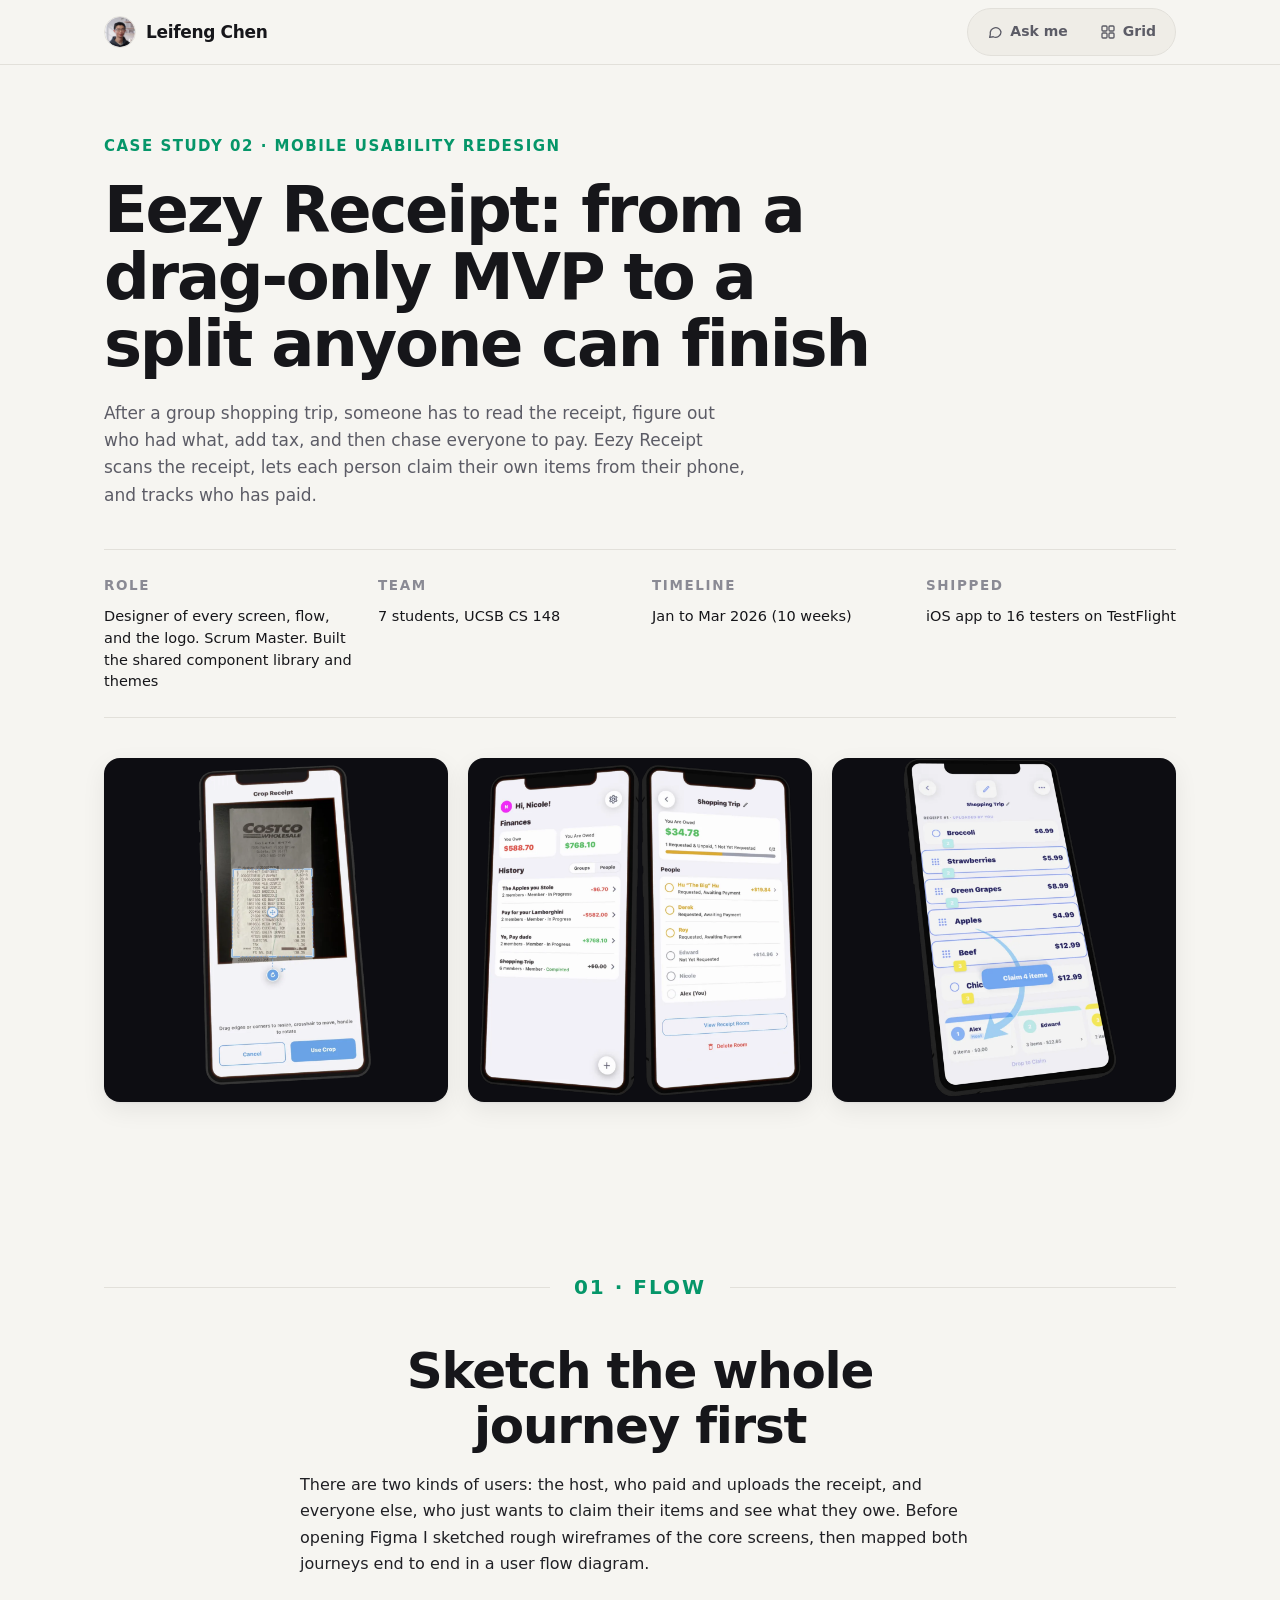
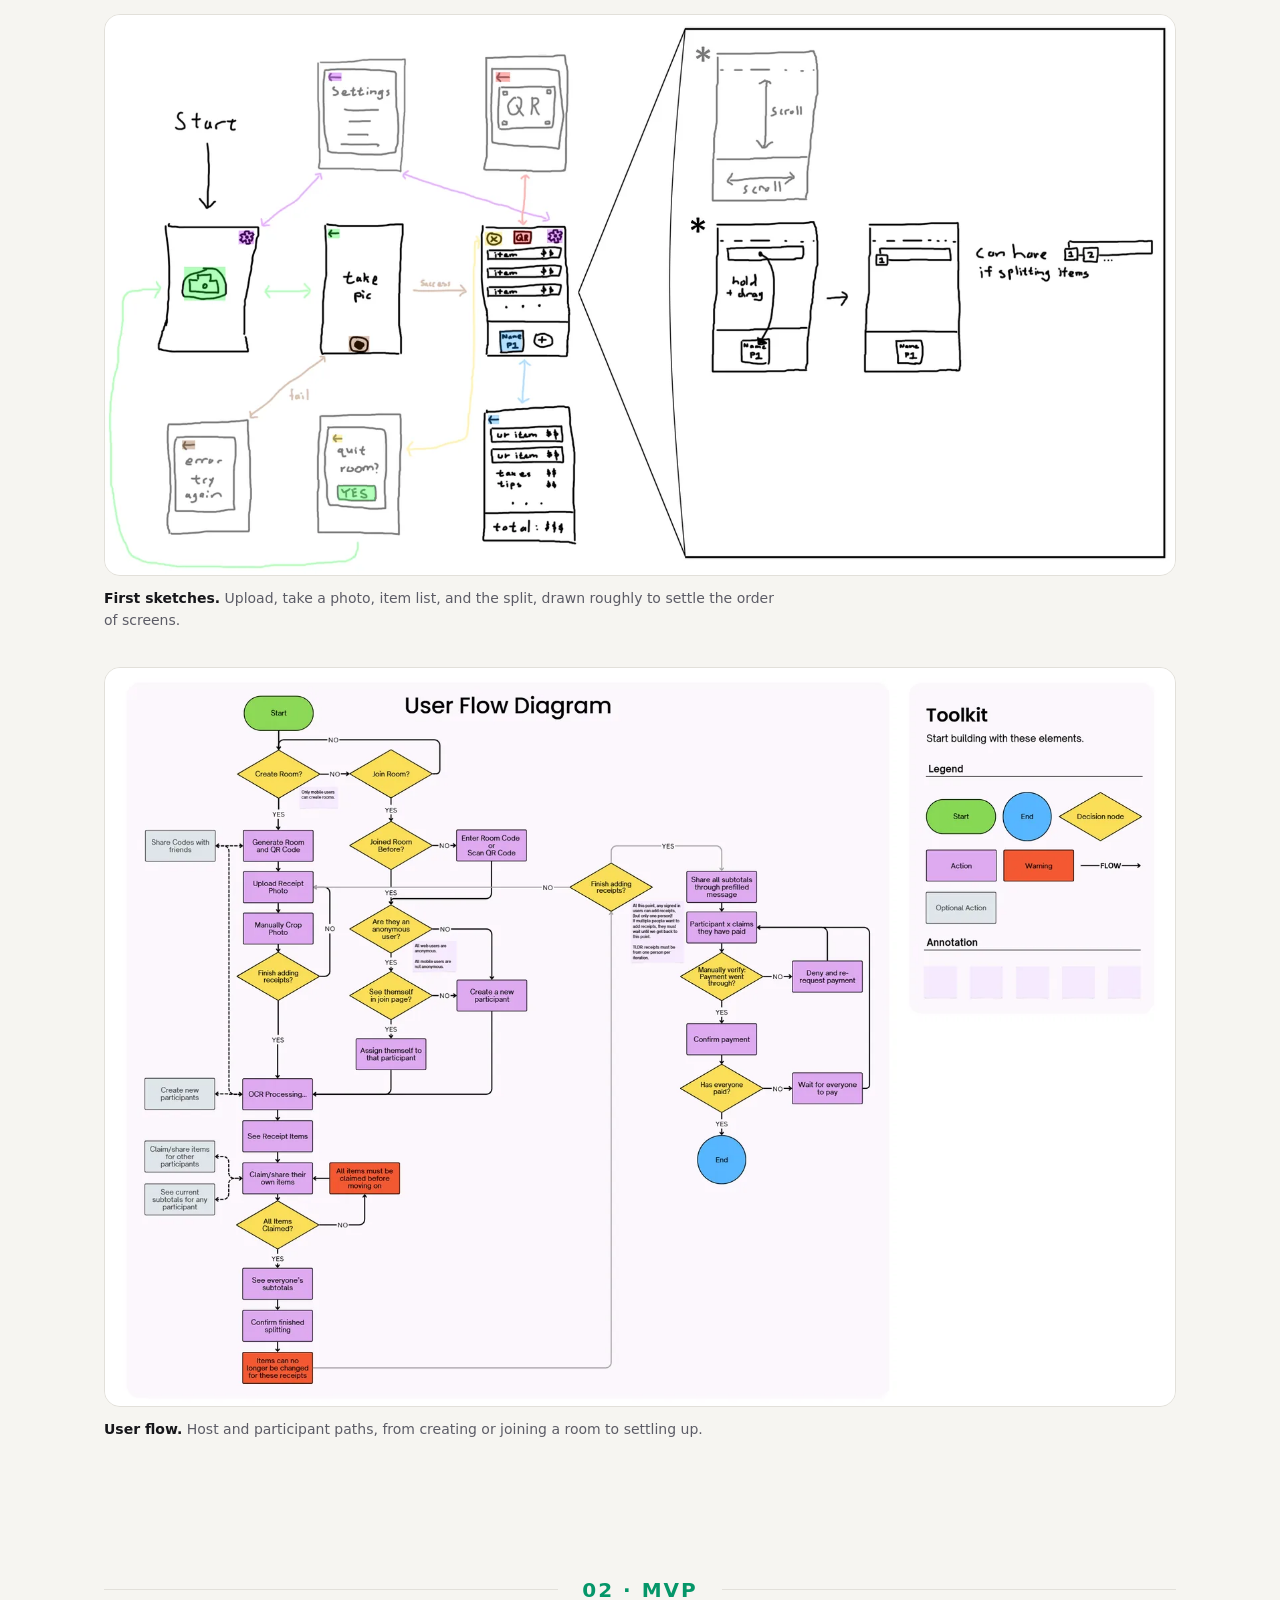
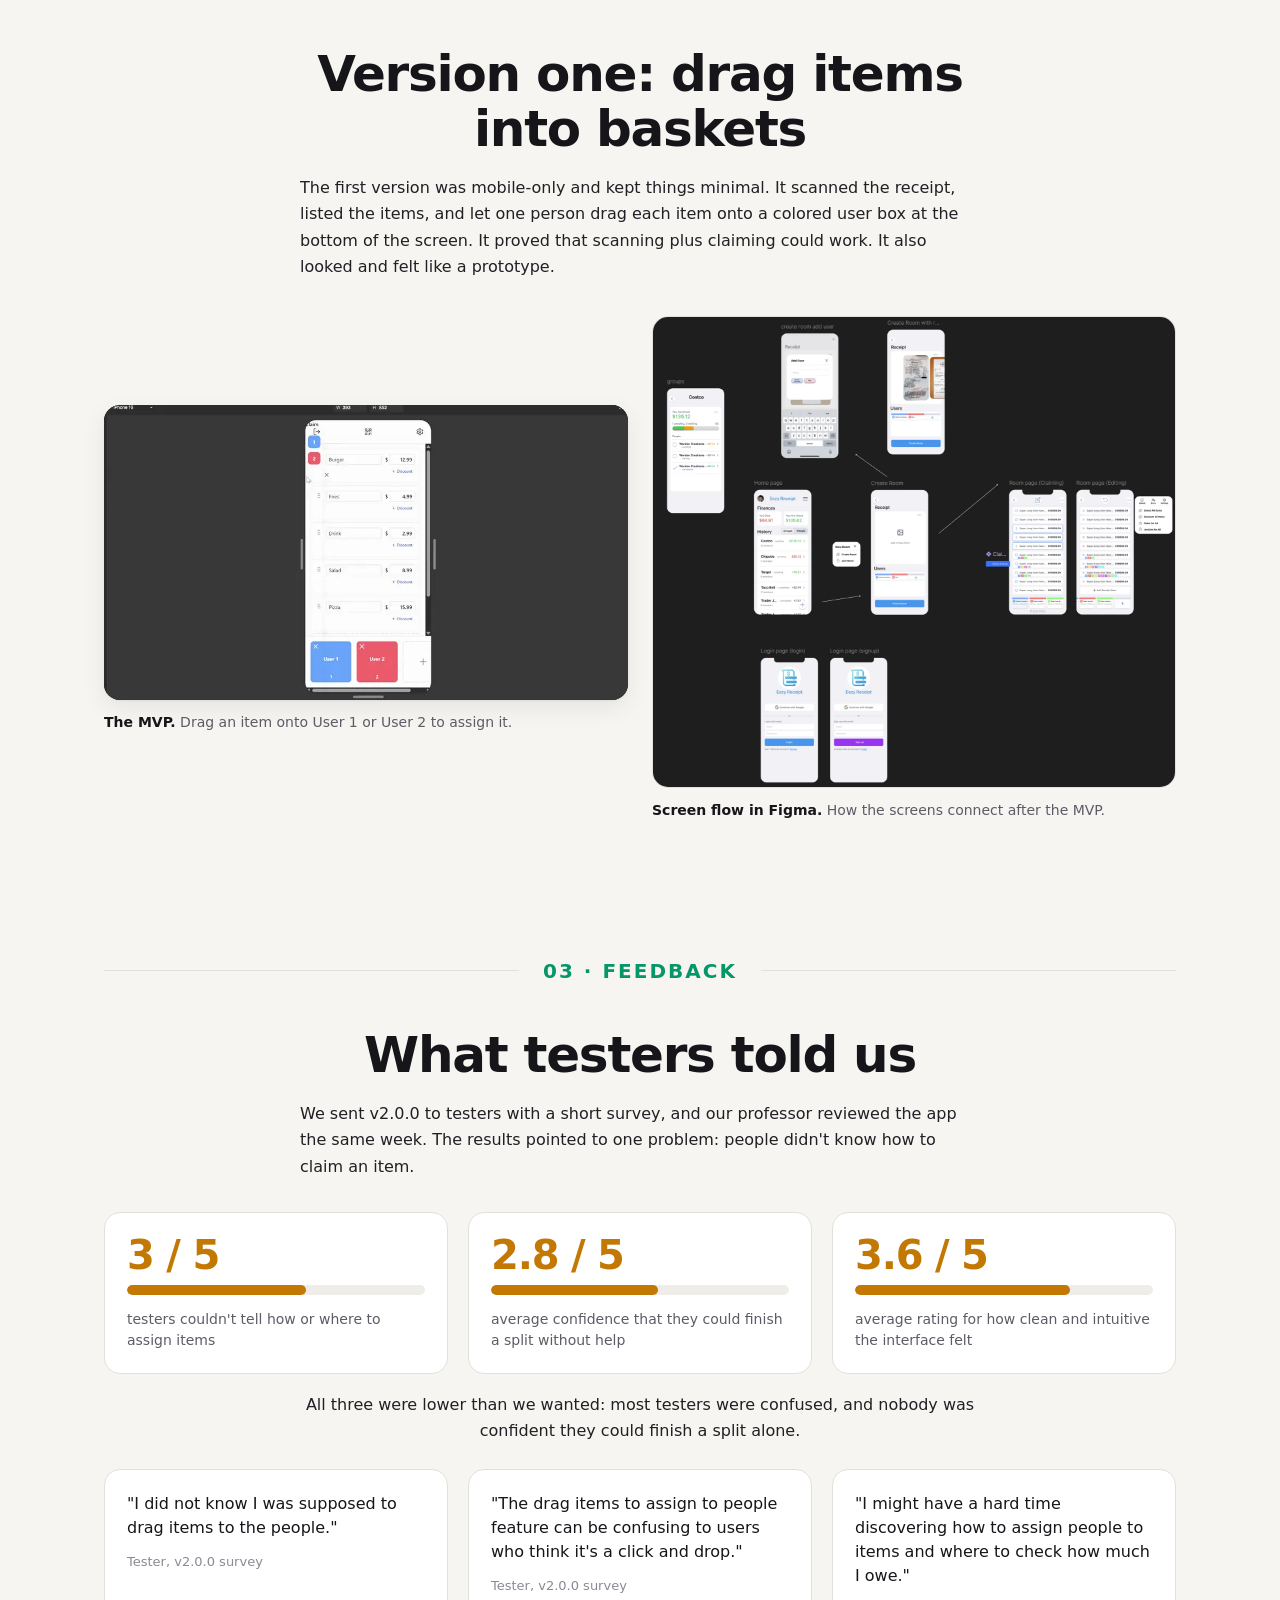
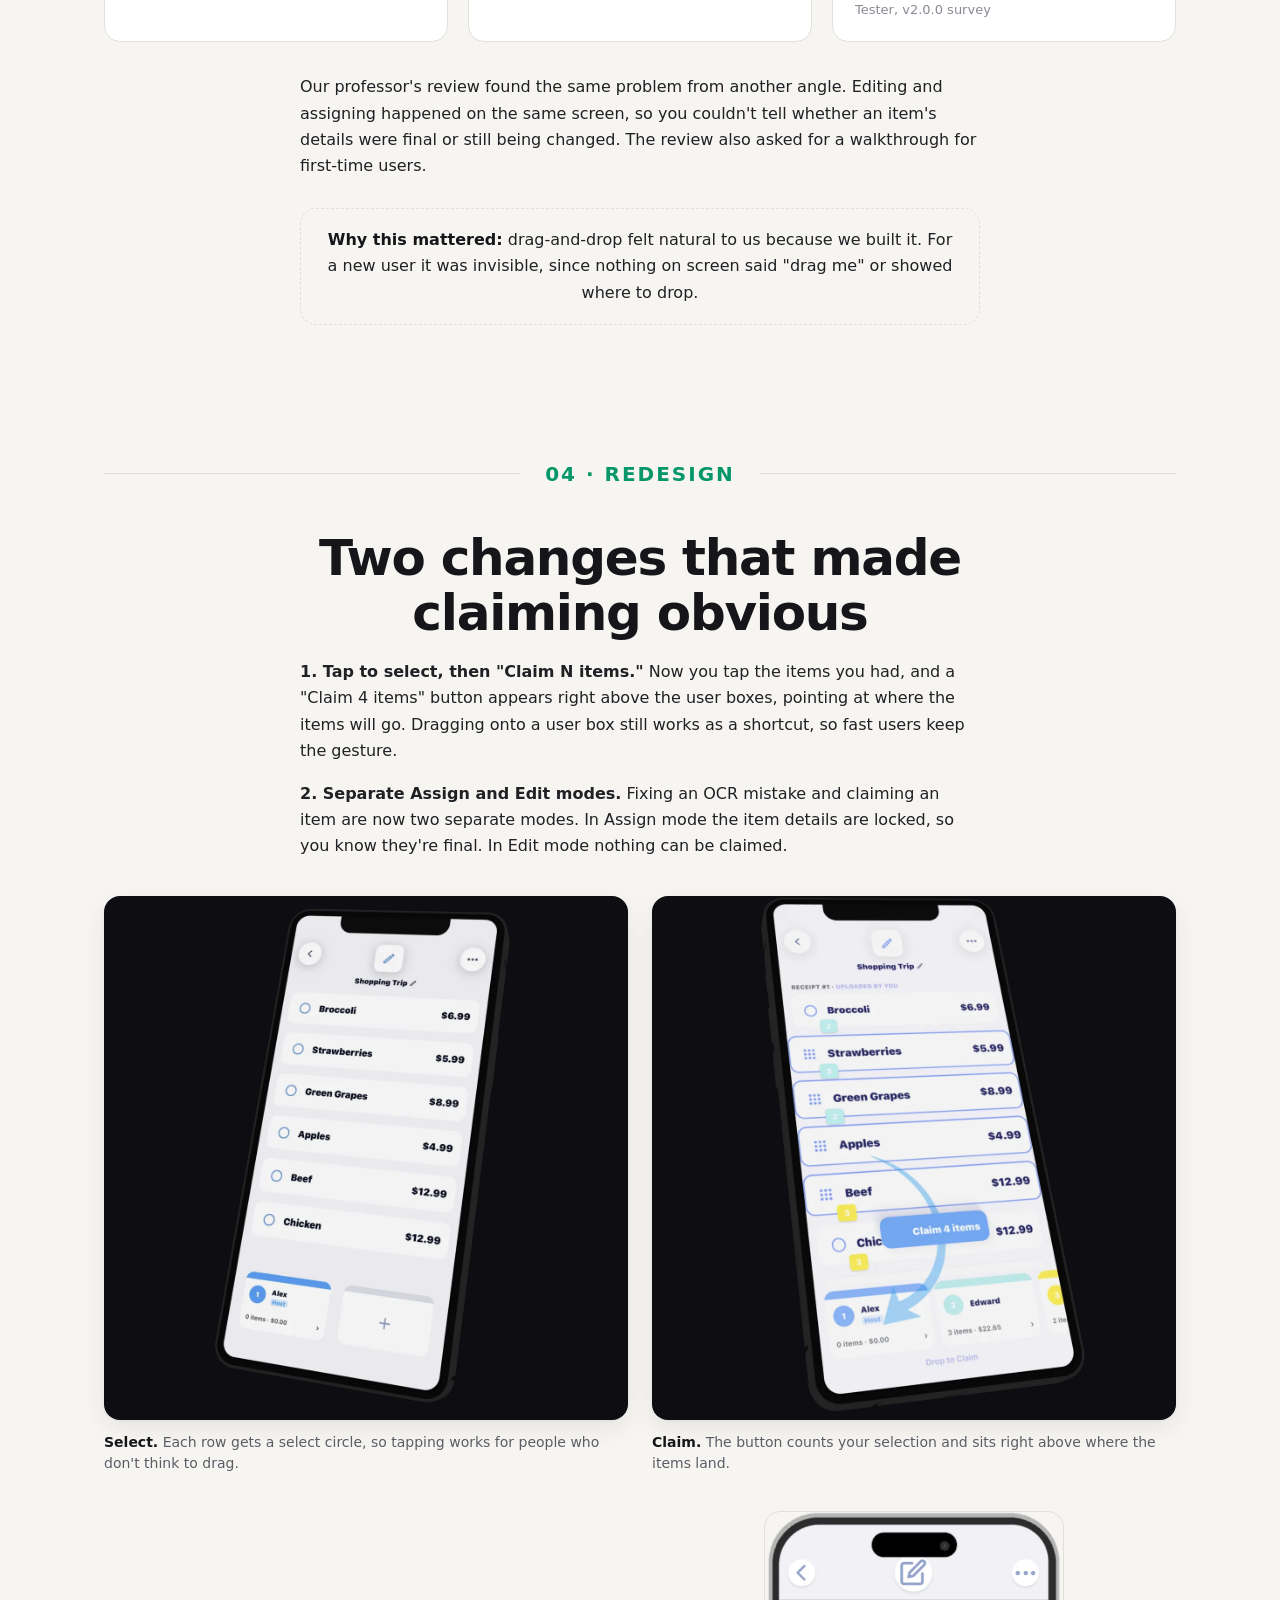
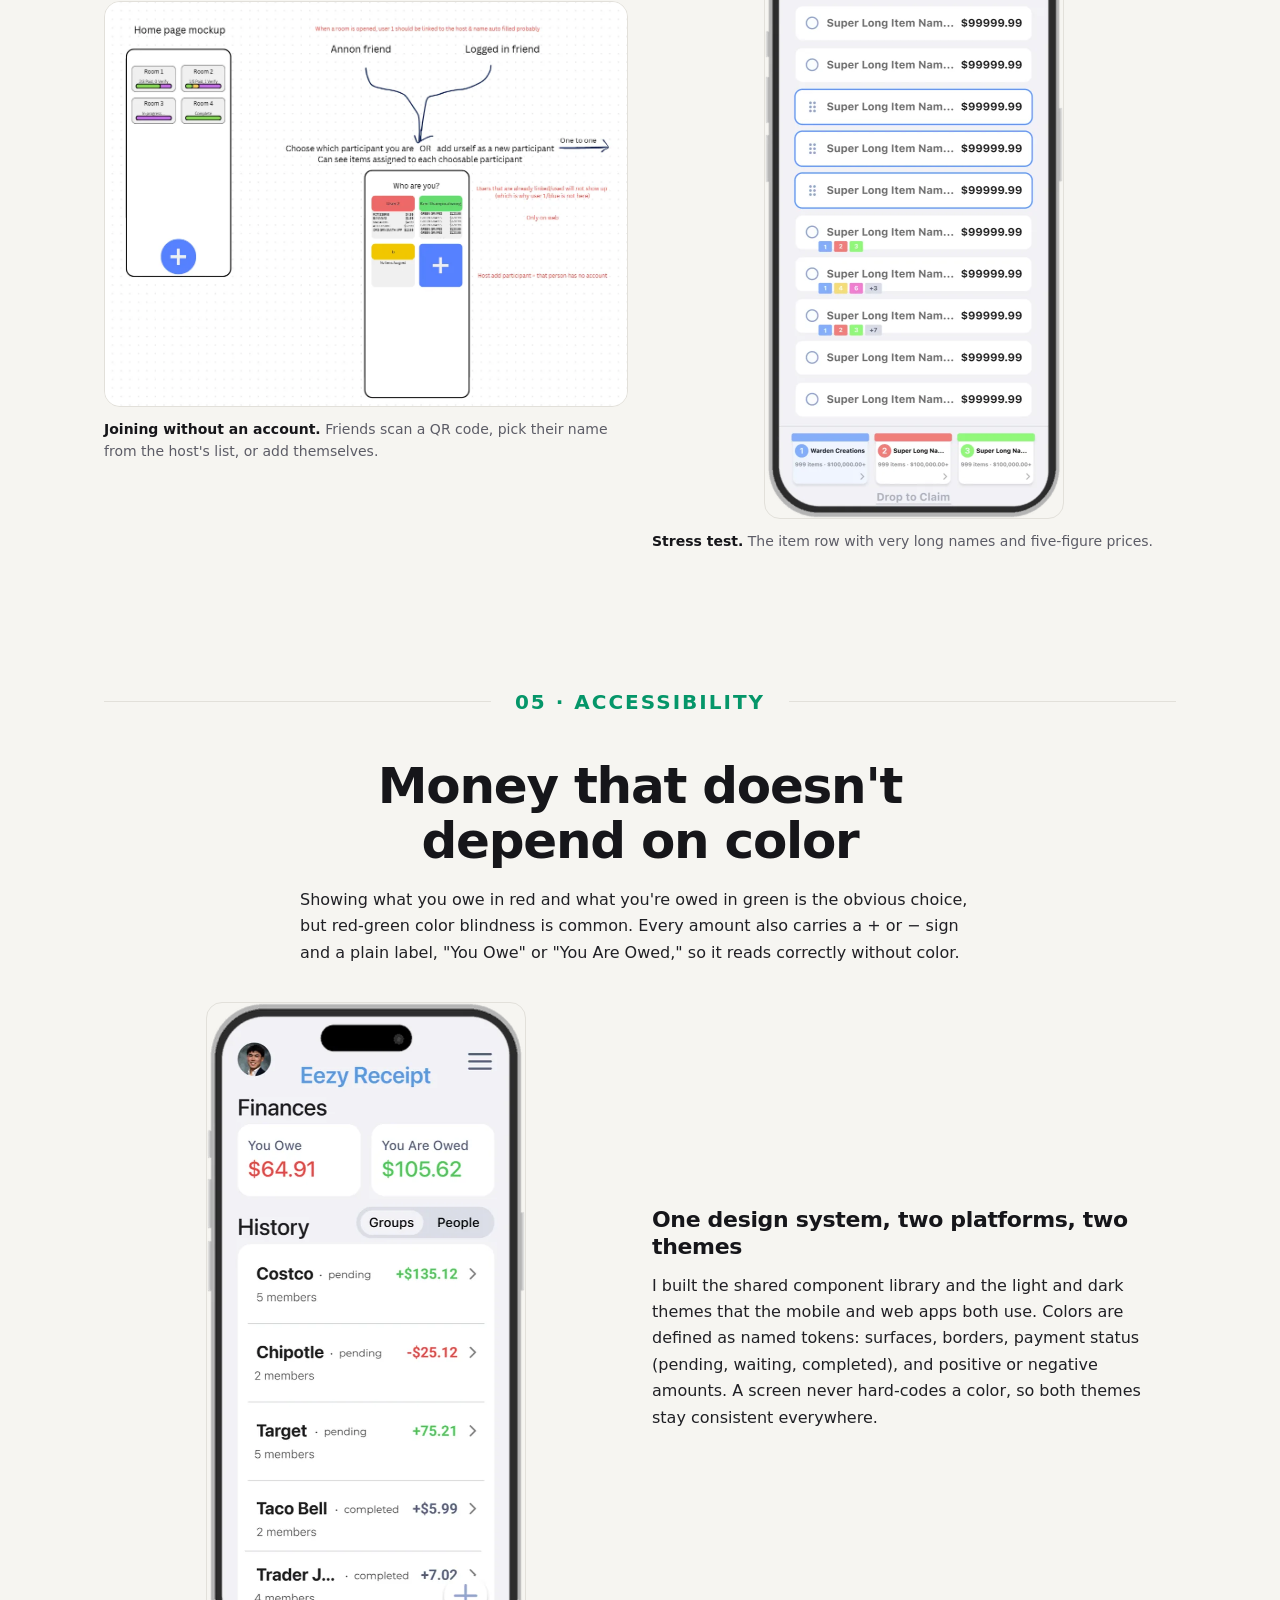
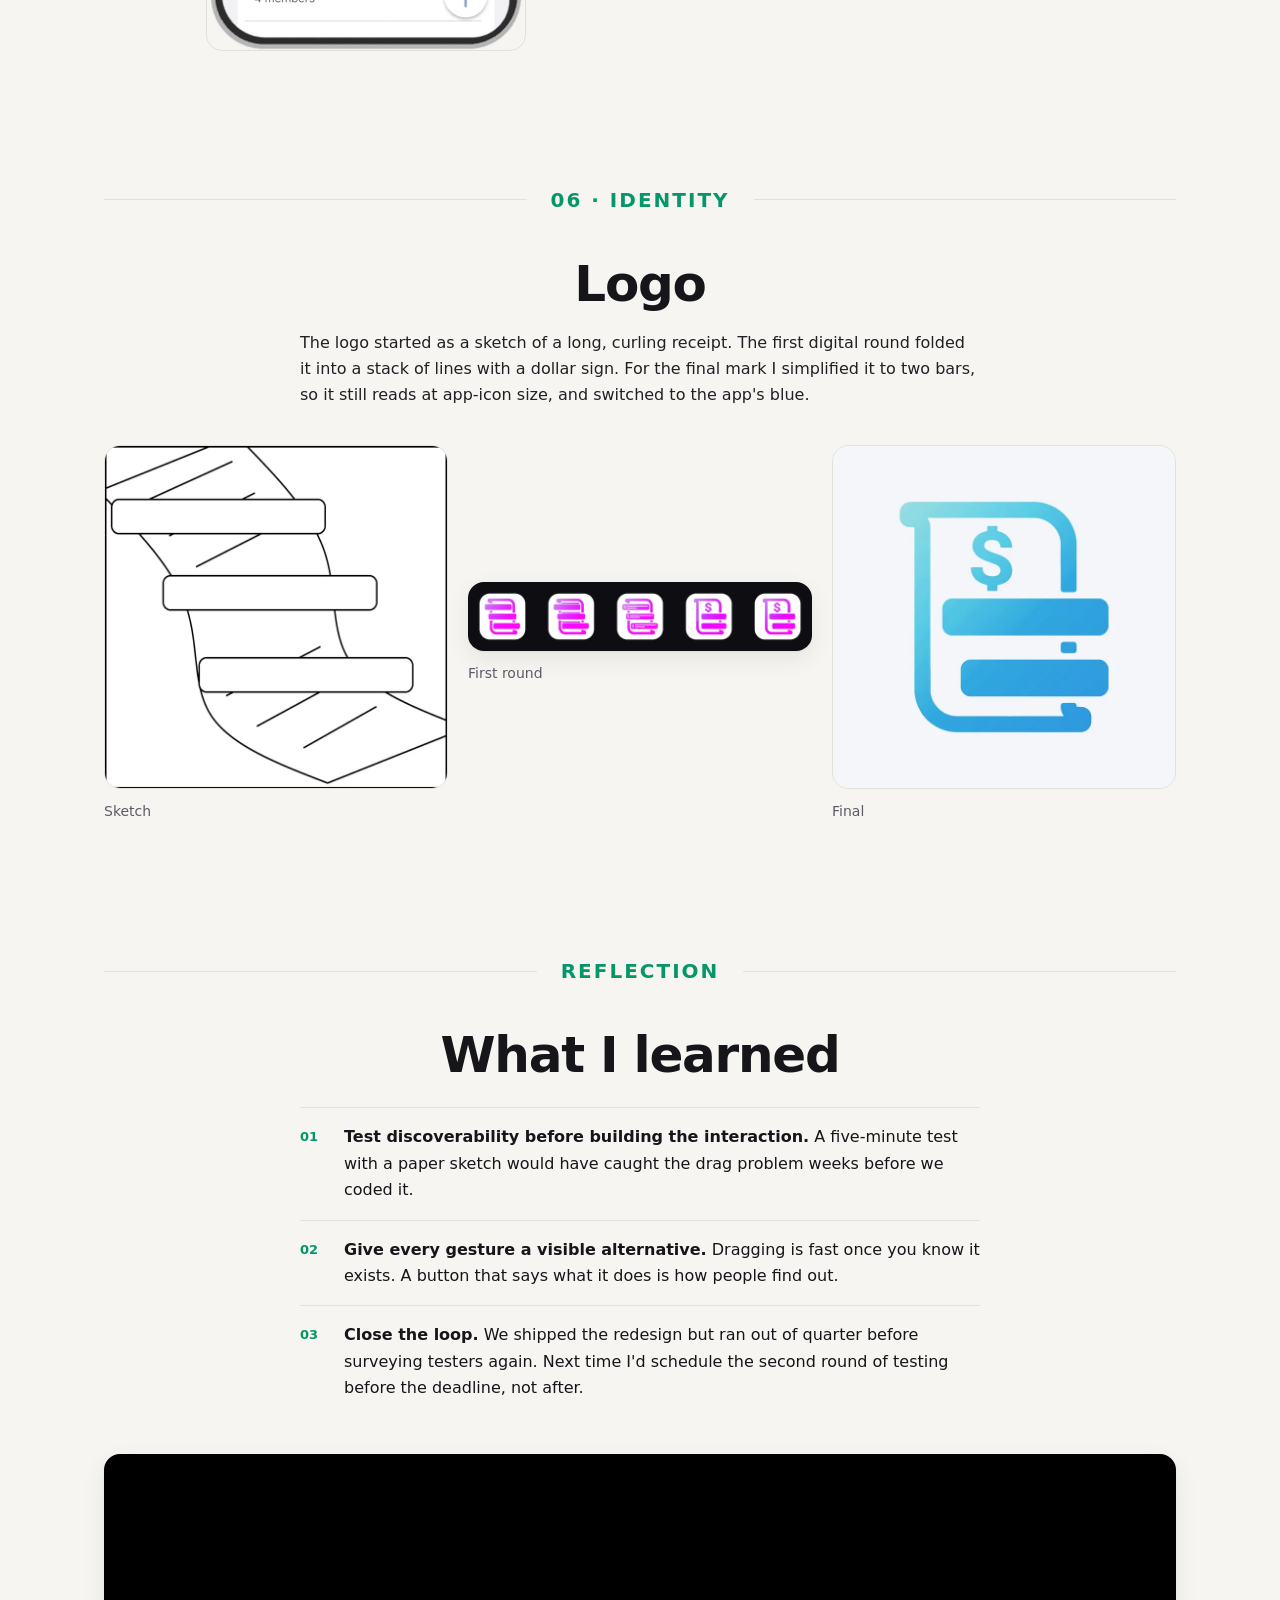
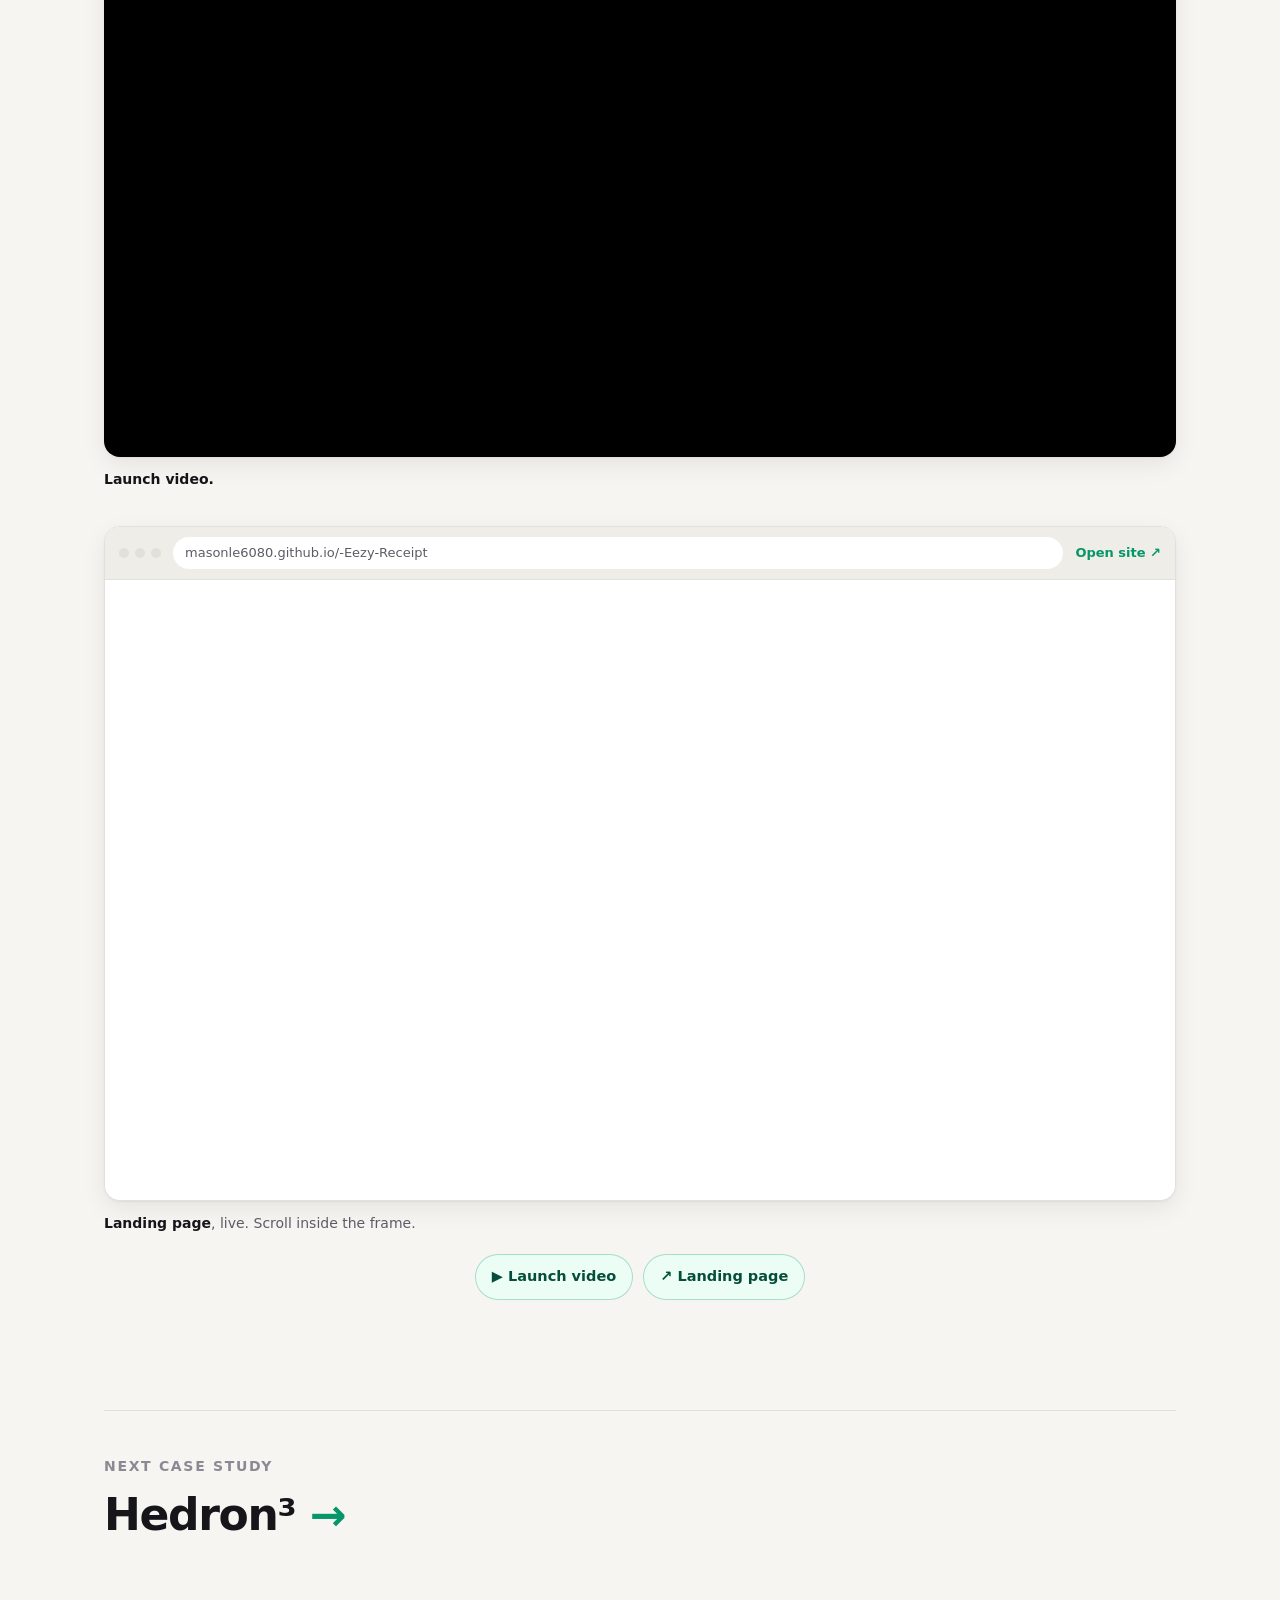
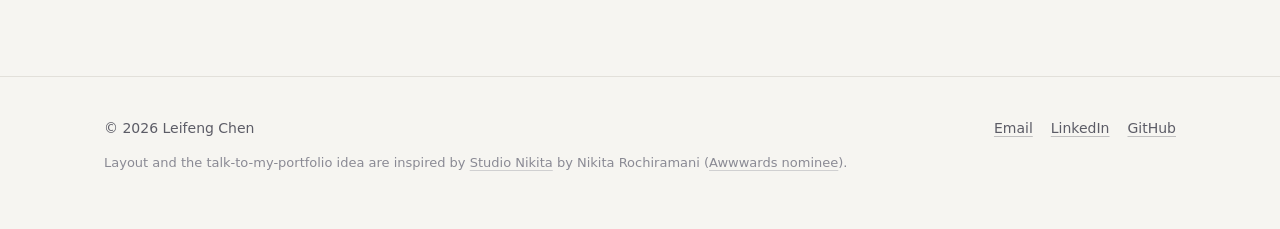
==== eezy-receipt.html @ 610e1805 "Initial portfolio site: chat-first home, grid view, four case studies Co-Authored-By: Claude Opus 5." ====
<!doctype html>
<html lang="en">
<head>
  <meta charset="utf-8">
  <meta name="viewport" content="width=device-width, initial-scale=1">
  <title>Eezy Receipt · Leifeng Chen</title>
  <meta name="description" content="Case study: redesigning a receipt-splitting app after testers couldn't figure out how to claim items.">
  <meta property="og:image" content="assets/img/ez/screen-3.webp">
  <link rel="icon" type="image/webp" href="assets/img/me.webp?v=20260925c">
  <link rel="shortcut icon" type="image/webp" href="assets/img/me.webp?v=20260925c">
  <link rel="apple-touch-icon" href="assets/img/me.webp?v=20260925c">
  <link rel="stylesheet" href="assets/style.css?v=20260926120000">
</head>
<body class="theme-ez">
<a class="skip" href="#main">Skip to content</a>
<header class="site-header">
  <div class="wrap">
    <a class="brand" href="./"><img class="mark" src="assets/img/me.webp?v=20260925c" alt="Leifeng Chen" width="32" height="32">Leifeng Chen</a>
    <nav class="view-toggle" aria-label="Switch view">
      <a href="./"><svg viewBox="0 0 24 24" fill="none" stroke="currentColor" stroke-width="2" stroke-linecap="round" stroke-linejoin="round" aria-hidden="true"><path d="M21 12a8 8 0 0 1-11.6 7.1L4 20l1-4.6A8 8 0 1 1 21 12z"/></svg><span>Ask me</span></a>
      <a href="work.html"><svg viewBox="0 0 24 24" fill="none" stroke="currentColor" stroke-width="2" stroke-linejoin="round" aria-hidden="true"><rect x="3" y="3" width="7.5" height="7.5" rx="1.5"/><rect x="13.5" y="3" width="7.5" height="7.5" rx="1.5"/><rect x="3" y="13.5" width="7.5" height="7.5" rx="1.5"/><rect x="13.5" y="13.5" width="7.5" height="7.5" rx="1.5"/></svg><span>Grid</span></a>
    </nav>
  </div>
</header>

<main id="main" class="wrap">
  <section class="cs-hero">
    <p class="eyebrow">Case study 02 · Mobile Usability Redesign</p>
    <h1 class="h1">Eezy Receipt: from a drag-only MVP to a split anyone can finish</h1>
    <p class="lede">After a group shopping trip, someone has to read the receipt, figure out who had what, add tax, and then chase everyone to pay. Eezy Receipt scans the receipt, lets each person claim their own items from their phone, and tracks who has paid.</p>
    <dl class="meta">
      <div><dt>Role</dt><dd>Designer of every screen, flow, and the logo. Scrum Master. Built the shared component library and themes</dd></div>
      <div><dt>Team</dt><dd>7 students, UCSB CS 148</dd></div>
      <div><dt>Timeline</dt><dd>Jan to Mar 2026 (10 weeks)</dd></div>
      <div><dt>Shipped</dt><dd>iOS app to 16 testers on TestFlight</dd></div>
    </dl>
    <div class="grid-3" style="margin-top:40px">
      <figure class="fig dark"><img src="assets/img/ez/screen-1.webp" alt="Crop Receipt screen framing a Costco receipt photo" width="1200" height="1200"></figure>
      <figure class="fig dark"><img src="assets/img/ez/screen-4.webp" alt="Home screen with finances summary and room summary screen" width="1200" height="1200"></figure>
      <figure class="fig dark"><img src="assets/img/ez/screen-3.webp" alt="Receipt room where items are selected and a Claim 4 items button appears" width="1200" height="1200"></figure>
    </div>
  </section>

  <section class="cs-section">
    <div class="prose">
      <span class="num">01 · Flow</span>
      <h2 class="h2">Sketch the whole journey first</h2>
      <p>There are two kinds of users: the host, who paid and uploads the receipt, and everyone else, who just wants to claim their items and see what they owe. Before opening Figma I sketched rough wireframes of the core screens, then mapped both journeys end to end in a user flow diagram.</p>
    </div>
    <figure class="fig plain reveal"><img src="assets/img/ez/sketch.webp" alt="Rough wireframe sketches of the app's screens connected by arrows, from Start to the receipt split" loading="lazy" width="1600" height="838"><figcaption><b>First sketches.</b> Upload, take a photo, item list, and the split, drawn roughly to settle the order of screens.</figcaption></figure>
    <figure class="fig plain reveal"><img src="assets/img/ez/user-flow.webp" alt="User flow diagram with decision nodes for creating a room, joining, uploading, claiming, and paying" loading="lazy" width="1600" height="1103"><figcaption><b>User flow.</b> Host and participant paths, from creating or joining a room to settling up.</figcaption></figure>
  </section>

  <section class="cs-section">
    <div class="prose">
      <span class="num">02 · MVP</span>
      <h2 class="h2">Version one: drag items into baskets</h2>
      <p>The first version was mobile-only and kept things minimal. It scanned the receipt, listed the items, and let one person drag each item onto a colored user box at the bottom of the screen. It proved that scanning plus claiming could work. It also looked and felt like a prototype.</p>
    </div>
    <div class="grid-2" style="align-items:center">
      <figure class="fig dark reveal"><img src="assets/img/ez/mvp-drag.webp" alt="Screen recording of the MVP: items are dragged onto blue and red user boxes" loading="lazy" width="960" height="540"><figcaption><b>The MVP.</b> Drag an item onto User 1 or User 2 to assign it.</figcaption></figure>
      <figure class="fig plain reveal"><img src="assets/img/ez/figma-flow.webp" alt="Figma board showing the redesigned screens and how they connect" loading="lazy" width="1600" height="1440"><figcaption><b>Screen flow in Figma.</b> How the screens connect after the MVP.</figcaption></figure>
    </div>
  </section>

  <section class="cs-section">
    <div class="prose">
      <span class="num">03 · Feedback</span>
      <h2 class="h2">What testers told us</h2>
      <p>We sent v2.0.0 to testers with a short survey, and our professor reviewed the app the same week. The results pointed to one problem: people didn't know how to claim an item.</p>
    </div>
    <div class="stats">
      <div class="stat warn"><strong>3 / 5</strong>
        <div class="meter" role="img" aria-label="3 out of 5"><i style="width:60%"></i></div>
        <span>testers couldn't tell how or where to assign items</span></div>
      <div class="stat warn"><strong>2.8 / 5</strong>
        <div class="meter" role="img" aria-label="2.8 out of 5"><i style="width:56%"></i></div>
        <span>average confidence that they could finish a split without help</span></div>
      <div class="stat warn"><strong>3.6 / 5</strong>
        <div class="meter" role="img" aria-label="3.6 out of 5"><i style="width:72%"></i></div>
        <span>average rating for how clean and intuitive the interface felt</span></div>
    </div>
    <p class="stats-note">All three were lower than we wanted: most testers were confused, and nobody was confident they could finish a split alone.</p>
    <div class="quotes">
      <blockquote class="q">"I did not know I was supposed to drag items to the people."<footer>Tester, v2.0.0 survey</footer></blockquote>
      <blockquote class="q">"The drag items to assign to people feature can be confusing to users who think it's a click and drop."<footer>Tester, v2.0.0 survey</footer></blockquote>
      <blockquote class="q">"I might have a hard time discovering how to assign people to items and where to check how much I owe."<footer>Tester, v2.0.0 survey</footer></blockquote>
    </div>
    <div class="prose" style="margin-top:32px">
      <p>Our professor's review found the same problem from another angle. Editing and assigning happened on the same screen, so you couldn't tell whether an item's details were final or still being changed. The review also asked for a walkthrough for first-time users.</p>
    </div>
    <p class="callout"><b>Why this mattered:</b> drag-and-drop felt natural to us because we built it. For a new user it was invisible, since nothing on screen said "drag me" or showed where to drop.</p>
  </section>

  <section class="cs-section" id="redesign">
    <div class="prose">
      <span class="num">04 · Redesign</span>
      <h2 class="h2">Two changes that made claiming obvious</h2>
      <p><b>1. Tap to select, then "Claim N items."</b> Now you tap the items you had, and a "Claim 4 items" button appears right above the user boxes, pointing at where the items will go. Dragging onto a user box still works as a shortcut, so fast users keep the gesture.</p>
      <p><b>2. Separate Assign and Edit modes.</b> Fixing an OCR mistake and claiming an item are now two separate modes. In Assign mode the item details are locked, so you know they're final. In Edit mode nothing can be claimed.</p>
    </div>
    <div class="grid-2">
      <figure class="fig dark reveal"><img src="assets/img/ez/screen-2.webp" alt="Receipt room with checkbox rows for each item and prices" loading="lazy" width="1200" height="1200"><figcaption><b>Select.</b> Each row gets a select circle, so tapping works for people who don't think to drag.</figcaption></figure>
      <figure class="fig dark reveal"><img src="assets/img/ez/screen-3.webp" alt="Selected items with a Claim 4 items button and an arrow toward the user boxes" loading="lazy" width="1200" height="1200"><figcaption><b>Claim.</b> The button counts your selection and sits right above where the items land.</figcaption></figure>
    </div>
    <div class="grid-2" style="align-items:center">
      <figure class="fig plain reveal"><img src="assets/img/ez/participant-mockup.webp" alt="Mockup notes for the join flow: choose which participant you are or add yourself" loading="lazy" width="1146" height="887"><figcaption><b>Joining without an account.</b> Friends scan a QR code, pick their name from the host's list, or add themselves.</figcaption></figure>
      <figure class="fig plain reveal"><img src="assets/img/ez/long-names.webp" alt="Item list mockup filled with very long item names and large prices" loading="lazy" width="596" height="1212" style="max-width:300px;margin:0 auto"><figcaption><b>Stress test.</b> The item row with very long names and five-figure prices.</figcaption></figure>
    </div>
  </section>

  <section class="cs-section">
    <div class="prose">
      <span class="num">05 · Accessibility</span>
      <h2 class="h2">Money that doesn't depend on color</h2>
      <p>Showing what you owe in red and what you're owed in green is the obvious choice, but red-green color blindness is common. Every amount also carries a + or − sign and a plain label, "You Owe" or "You Are Owed," so it reads correctly without color.</p>
    </div>
    <div class="grid-2" style="align-items:center">
      <figure class="fig plain reveal"><img src="assets/img/ez/finances.webp" alt="Finances screen: 'You Owe $64.91' and 'You Are Owed $105.62', with signed amounts in the history list" loading="lazy" width="596" height="1212" style="max-width:320px;margin:0 auto"></figure>
      <div class="prose">
        <h3 class="h3" style="margin-bottom:12px">One design system, two platforms, two themes</h3>
        <p>I built the shared component library and the light and dark themes that the mobile and web apps both use. Colors are defined as named tokens: surfaces, borders, payment status (pending, waiting, completed), and positive or negative amounts. A screen never hard-codes a color, so both themes stay consistent everywhere.</p>
      </div>
    </div>
  </section>

  <section class="cs-section">
    <div class="prose">
      <span class="num">06 · Identity</span>
      <h2 class="h2">Logo</h2>
      <p>The logo started as a sketch of a long, curling receipt. The first digital round folded it into a stack of lines with a dollar sign. For the final mark I simplified it to two bars, so it still reads at app-icon size, and switched to the app's blue.</p>
    </div>
    <div class="grid-3" style="align-items:center">
      <figure class="fig plain reveal"><img src="assets/img/ez/logo-sketch.webp" alt="Line sketch of a long curling receipt" loading="lazy" width="700" height="700"><figcaption>Sketch</figcaption></figure>
      <figure class="fig dark reveal"><img src="assets/img/ez/logo-round1.webp" alt="Five pink logo variations built from stacked receipt lines and a dollar sign" loading="lazy" width="1400" height="280"><figcaption>First round</figcaption></figure>
      <figure class="fig plain reveal"><img src="assets/img/ez/logo-final.webp" alt="Final blue Eezy Receipt logo: a receipt outline with a dollar sign and two bars" loading="lazy" width="700" height="700"><figcaption>Final</figcaption></figure>
    </div>
  </section>

  <section class="cs-section">
    <div class="prose">
      <span class="num">Reflection</span>
      <h2 class="h2">What I learned</h2>
    </div>
    <ol class="lessons">
      <li><b>Test discoverability before building the interaction.</b> A five-minute test with a paper sketch would have caught the drag problem weeks before we coded it.</li>
      <li><b>Give every gesture a visible alternative.</b> Dragging is fast once you know it exists. A button that says what it does is how people find out.</li>
      <li><b>Close the loop.</b> We shipped the redesign but ran out of quarter before surveying testers again. Next time I'd schedule the second round of testing before the deadline, not after.</li>
    </ol>
    <figure class="fig video reveal"><div class="video-frame"><iframe src="https://www.youtube-nocookie.com/embed/tGaxgyy-COs?rel=0" title="Eezy Receipt launch video" loading="lazy" allow="accelerometer; encrypted-media; gyroscope; picture-in-picture; fullscreen" referrerpolicy="strict-origin-when-cross-origin" allowfullscreen></iframe></div><figcaption><b>Launch video.</b></figcaption></figure>
    <figure class="fig site-embed reveal"><div class="browser"><div class="browser-bar"><span class="bdots" aria-hidden="true"><i></i><i></i><i></i></span><span class="url">masonle6080.github.io/-Eezy-Receipt</span><a class="open-link" href="https://masonle6080.github.io/-Eezy-Receipt/" target="_blank" rel="noopener">Open site ↗</a></div><iframe src="https://masonle6080.github.io/-Eezy-Receipt/" title="Eezy Receipt landing page" loading="lazy" sandbox="allow-scripts allow-same-origin allow-popups allow-forms"></iframe></div><figcaption><b>Landing page</b>, live. Scroll inside the frame.</figcaption></figure>
    <div class="link-chips"><a href="https://youtu.be/tGaxgyy-COs" target="_blank" rel="noopener">▶ Launch video</a><a href="https://masonle6080.github.io/-Eezy-Receipt/" target="_blank" rel="noopener">↗ Landing page</a></div>
  </section>

  <a class="next" href="hedron.html"><small>Next case study</small><span>Hedron³</span></a>
</main>

<footer class="site-footer">
  <div class="wrap">
    <span>© 2026 Leifeng Chen</span>
    <span class="links"><a href="mailto:leifengchen123@gmail.com">Email</a><a href="https://www.linkedin.com/in/leifengchen" target="_blank" rel="noopener noreferrer">LinkedIn</a><a href="https://github.com/Redstoneweewee" target="_blank" rel="noopener noreferrer">GitHub</a></span>
    <span class="credit">Layout and the talk-to-my-portfolio idea are inspired by <a href="https://www.studio-nikita.com/" target="_blank" rel="noopener noreferrer">Studio Nikita</a> by Nikita Rochiramani (<a href="https://www.awwwards.com/sites/studio-nikita" target="_blank" rel="noopener noreferrer">Awwwards nominee</a>).</span>
  </div>
</footer>
<script src="assets/site.js?v=20260925182200"></script>
</body>
</html>
---- assets/style.css ----
/* Layout and chat concept inspired by Studio Nikita (Nikita Rochiramani), studio-nikita.com */

/* ---------- Tokens ---------- */
:root {
  --bg: #f6f5f1;
  --surface: #ffffff;
  --raised: #efede7;
  --text: #16161a;
  --muted: #5c5c66;
  --faint: #8a8a94;
  --line: #e2e0da;
  --accent: #1f6feb;
  --accent-soft: #e3edff;
  --accent-ink: #1450b8;
  --user: #1f6feb;
  --user-ink: #ffffff;
  --shadow: 0 1px 2px rgba(20, 20, 30, .05), 0 8px 24px rgba(20, 20, 30, .07);
  --radius: 16px;
  --wrap: 1120px;
  --prose: 680px;
  --font: system-ui, -apple-system, "Segoe UI", Roboto, "Helvetica Neue", Arial, sans-serif;
  color-scheme: light;
}
:root[data-theme="dark"] {
  --bg: #0d0d10;
  --surface: #17171c;
  --raised: #1f1f26;
  --text: #f0f0f3;
  --muted: #a5a5b0;
  --faint: #74747f;
  --line: #2a2a32;
  --accent: #5aa2ff;
  --accent-soft: #13274a;
  --accent-ink: #cfe2ff;
  --user: #5aa2ff;
  --user-ink: #06142b;
  --shadow: 0 1px 2px rgba(0, 0, 0, .35), 0 10px 30px rgba(0, 0, 0, .35);
  color-scheme: dark;
}
@media (prefers-color-scheme: dark) {
  :root:not([data-theme="light"]) {
    --bg: #0d0d10;
    --surface: #17171c;
    --raised: #1f1f26;
    --text: #f0f0f3;
    --muted: #a5a5b0;
    --faint: #74747f;
    --line: #2a2a32;
    --accent: #5aa2ff;
    --accent-soft: #13274a;
    --accent-ink: #cfe2ff;
    --user: #5aa2ff;
    --user-ink: #06142b;
    --shadow: 0 1px 2px rgba(0, 0, 0, .35), 0 10px 30px rgba(0, 0, 0, .35);
    color-scheme: dark;
  }
}
/* View toggle (Ask me / Grid) */
.view-toggle { display: inline-flex; gap: 2px; padding: 4px; border-radius: 999px; background: var(--raised); border: 1px solid var(--line); }
.view-toggle a {
  display: flex; align-items: center; gap: 7px; padding: 7px 15px; border-radius: 999px;
  font-size: 14px; font-weight: 600; color: var(--muted); text-decoration: none; transition: background .2s ease, color .2s ease;
}
.view-toggle a:hover { color: var(--text); }
.view-toggle a[aria-current] { background: var(--surface); color: var(--accent); box-shadow: 0 1px 3px rgba(0, 0, 0, .14); }
.view-toggle svg { width: 16px; height: 16px; }

/* Per-project accents (used on case study pages and cards) */
.theme-ur { --accent: #8b28a8; --accent-soft: #faedff; --accent-ink: #58186c; --tile: #230d2d; }
.theme-ez { --accent: #059669; --accent-soft: #ecfdf5; --accent-ink: #064e3b; --tile: #07261a; }
.theme-hd { --accent: #34509e; --accent-soft: #e6ebf8; --accent-ink: #243a7c; --tile: #1a2140; }
.theme-wc { --accent: #c46a00; --accent-soft: #fef3c7; --accent-ink: #803b00; --tile: #2b1c07; }
:root[data-theme="dark"] .theme-ur { --accent: #d868ee; --accent-soft: #2e1038; --accent-ink: #f5d6ff; }
:root[data-theme="dark"] .theme-ez { --accent: #34d399; --accent-soft: #092a1d; --accent-ink: #d1fae5; }
:root[data-theme="dark"] .theme-hd { --accent: #93a8f0; --accent-soft: #1a2242; --accent-ink: #d3dcfa; }
:root[data-theme="dark"] .theme-wc { --accent: #f59e0b; --accent-soft: #2e1d08; --accent-ink: #fde68a; }
@media (prefers-color-scheme: dark) {
  :root:not([data-theme="light"]) .theme-ur { --accent: #d868ee; --accent-soft: #2e1038; --accent-ink: #f5d6ff; }
  :root:not([data-theme="light"]) .theme-ez { --accent: #34d399; --accent-soft: #092a1d; --accent-ink: #d1fae5; }
  :root:not([data-theme="light"]) .theme-hd { --accent: #93a8f0; --accent-soft: #1a2242; --accent-ink: #d3dcfa; }
  :root:not([data-theme="light"]) .theme-wc { --accent: #f59e0b; --accent-soft: #2e1d08; --accent-ink: #fde68a; }
}

/* ---------- Base ---------- */
*, *::before, *::after { box-sizing: border-box; }
html { -webkit-text-size-adjust: 100%; scroll-behavior: smooth; }
body {
  margin: 0;
  background: var(--bg);
  color: var(--text);
  font: 400 17px/1.65 var(--font);
  -webkit-font-smoothing: antialiased;
}
img { max-width: 100%; height: auto; display: block; }
a { color: inherit; text-decoration-color: color-mix(in srgb, currentColor 35%, transparent); text-underline-offset: 3px; }
a:hover { text-decoration-color: currentColor; }

/* Inline content links */
.prose a, .lede a, .meta a, .about a, .cs-hero a, .credits a {
  color: var(--accent);
  font-weight: 500;
  text-decoration: underline;
  text-decoration-thickness: 1.5px;
  text-decoration-color: color-mix(in srgb, var(--accent) 40%, transparent);
  text-underline-offset: 3px;
  border-radius: 4px;
  padding: 1px 3px;
  margin: -1px -3px;
  transition: color .2s ease, text-decoration-color .2s ease, text-underline-offset .2s ease, background-color .2s ease;
}
.prose a:hover, .lede a:hover, .meta a:hover, .about a:hover, .cs-hero a:hover, .credits a:hover {
  color: var(--accent);
  background-color: var(--accent-soft);
  text-decoration-color: var(--accent);
  text-underline-offset: 5px;
}
:focus-visible { outline: 2px solid var(--accent); outline-offset: 3px; border-radius: 6px; }
h1, h2, h3 { margin: 0; font-weight: 700; letter-spacing: -.025em; }
p { margin: 0 0 1em; }
em, i { font-style: normal; }
button { font: inherit; color: inherit; }
.skip { position: absolute; left: -9999px; }
.skip:focus { left: 16px; top: 12px; background: var(--surface); padding: 8px 12px; z-index: 50; }
.sr-only { position: absolute; width: 1px; height: 1px; overflow: hidden; clip: rect(0 0 0 0); white-space: nowrap; }

.wrap { max-width: var(--wrap); margin: 0 auto; padding-left: 24px; padding-right: 24px; }
.prose { max-width: var(--prose); }

/* Type scale: titles are always the biggest thing on the page, descriptions step down. */
.eyebrow { font-size: 15px; line-height: 1.3; font-weight: 700; letter-spacing: .1em; text-transform: uppercase; color: var(--accent); margin: 0 0 20px; }
.display { font-size: clamp(40px, 7vw, 84px); line-height: 1.02; letter-spacing: -.04em; }
.h1 { font-size: clamp(36px, 5.4vw, 64px); line-height: 1.05; letter-spacing: -.035em; }
.h2 { font-size: clamp(32px, 4.2vw, 50px); line-height: 1.1; }
.h3 { font-size: 22px; line-height: 1.25; letter-spacing: -.015em; }
.lede { font-size: 17px; line-height: 1.6; color: var(--muted); }
.small { font-size: 14px; color: var(--muted); }

.pill {
  display: inline-block; padding: 0 .2em .04em; margin: 0 .02em 0 .04em; border-radius: .38em;
  background: var(--accent-soft); color: var(--accent-ink); box-decoration-break: clone; -webkit-box-decoration-break: clone;
}

/* ---------- Header / footer ---------- */
.site-header {
  position: sticky; top: 0; z-index: 20;
  background: color-mix(in srgb, var(--bg) 86%, transparent);
  backdrop-filter: saturate(1.4) blur(12px);
  border-bottom: 1px solid var(--line);
}
.site-header .wrap { display: flex; align-items: center; justify-content: space-between; height: 64px; gap: 16px; }
.brand { display: flex; align-items: center; gap: 10px; font-weight: 700; letter-spacing: -.02em; text-decoration: none; font-size: 17px; }
.brand .mark {
  width: 32px;
  height: 32px;
  border-radius: 50%;
  object-fit: cover;
  border: 1.5px solid var(--line);
  display: block;
  flex: none;
  background: var(--surface);
  transition: border-color .2s ease, transform .2s ease;
}
.brand:hover .mark { border-color: var(--accent); transform: scale(1.05); }
.nav { display: flex; align-items: center; gap: 22px; font-size: 15px; color: var(--muted); }
.nav a { text-decoration: none; }
.nav a:hover, .nav a[aria-current="page"] { color: var(--text); }
.nav .cta { color: var(--accent); font-weight: 600; }
.icon-btn {
  width: 36px; height: 36px; border-radius: 50%; border: 1px solid var(--line); background: var(--surface);
  display: grid; place-items: center; cursor: pointer; color: var(--muted);
}
.icon-btn:hover { color: var(--text); }
.icon-btn svg { width: 18px; height: 18px; }
.theme-toggle .sun { display: none; }
:root[data-theme="dark"] .theme-toggle .sun { display: block; }
:root[data-theme="dark"] .theme-toggle .moon { display: none; }
@media (prefers-color-scheme: dark) {
  :root:not([data-theme="light"]) .theme-toggle .sun { display: block; }
  :root:not([data-theme="light"]) .theme-toggle .moon { display: none; }
}

.site-footer { border-top: 1px solid var(--line); margin-top: 96px; padding: 40px 0 56px; color: var(--muted); font-size: 14px; }
.site-footer .wrap { display: flex; flex-wrap: wrap; justify-content: space-between; gap: 12px 24px; }
.links { display: flex; flex-wrap: wrap; gap: 18px; }
.credit { flex-basis: 100%; color: var(--faint); font-size: 13px; }

/* ---------- Chat home ---------- */
.chat-page { min-height: 100vh; min-height: 100dvh; display: flex; flex-direction: column; }
.chat-main { flex: 1; display: flex; flex-direction: column; width: 100%; max-width: 820px; margin: 0 auto; padding: 0 20px 150px; }
.intro { text-align: center; padding: 11vh 0 28px; transition: opacity .35s ease, transform .35s ease; }
.intro .display { max-width: 16ch; margin: 0 auto; }
.intro .lede { max-width: 54ch; margin: 22px auto 0; }
.typing-dots { display: inline-flex; gap: .12em; margin-left: .1em; vertical-align: .1em; }
.typing-dots i { width: .16em; height: .16em; border-radius: 50%; background: var(--accent); animation: blink 1.2s infinite ease-in-out; }
.typing-dots i:nth-child(2) { animation-delay: .15s; }
.typing-dots i:nth-child(3) { animation-delay: .3s; }
@keyframes blink { 0%, 80%, 100% { opacity: .25; transform: translateY(0); } 40% { opacity: 1; transform: translateY(-.06em); } }

.guide { margin-top: 30px; }
.guide h2 { font-size: 14px; font-weight: 600; letter-spacing: .12em; text-transform: uppercase; color: var(--faint); margin: 0 0 12px; text-align: center; }
.chips { display: flex; flex-wrap: wrap; gap: 10px; justify-content: center; }
.chip {
  border: 1px solid var(--line); background: var(--surface); border-radius: 999px; padding: 9px 15px;
  font-size: 14.5px; line-height: 1.3; cursor: pointer; color: var(--text); text-align: left;
  transition: border-color .2s ease, background .2s ease, transform .2s ease;
}
.chip:hover { border-color: var(--accent); background: var(--accent-soft); transform: translateY(-1px); }
.guide-groups { display: grid; gap: 22px; }
.chip-group-label { font-size: 13.5px; font-weight: 600; letter-spacing: .1em; text-transform: uppercase; color: var(--faint); margin: 0 0 10px; text-align: center; }

.thread { display: flex; flex-direction: column; gap: 18px; padding-top: 28px; }
.msg { display: flex; gap: 12px; align-items: flex-start; animation: rise .35s ease both; }
@keyframes rise { from { opacity: 0; transform: translateY(8px); } to { opacity: 1; transform: none; } }
.msg.user { justify-content: flex-end; }
.msg.user .bubble { background: var(--user); color: var(--user-ink); border-radius: 20px 20px 6px 20px; max-width: 80%; }
.msg.bot .bubble { background: var(--surface); border: 1px solid var(--line); border-radius: 6px 20px 20px 20px; max-width: calc(100% - 52px); box-shadow: var(--shadow); }
.bubble { padding: 13px 17px; font-size: 16px; line-height: 1.6; }
.bubble p { margin: 0 0 .7em; }
.bubble p:last-child { margin-bottom: 0; }
.bubble ul, .bubble ol { margin: 0 0 .7em; padding-left: 1.2em; }
.avatar { width: 40px; height: 40px; border-radius: 50%; flex: none; background: var(--raised); object-fit: cover; }
.dots { display: inline-flex; gap: 5px; padding: 4px 0; }
.dots i { width: 7px; height: 7px; border-radius: 50%; background: var(--faint); animation: blink 1.1s infinite ease-in-out; }
.dots i:nth-child(2) { animation-delay: .15s; }
.dots i:nth-child(3) { animation-delay: .3s; }

/* AI Character-by-Character Streaming with Smooth Fade-in */
.ai-word {
  display: inline-block;
  white-space: nowrap;
}

.ai-char {
  display: inline;
  animation: aiCharFade .18s cubic-bezier(0.2, 0.8, 0.4, 1) both;
  will-change: opacity, filter;
}

@keyframes aiCharFade {
  0% {
    opacity: 0;
    filter: blur(2px);
  }
  100% {
    opacity: 1;
    filter: blur(0);
  }
}

.ai-cursor {
  display: inline-block;
  width: 2px;
  height: 1.15em;
  background: var(--accent);
  vertical-align: -0.18em;
  margin-left: 2px;
  margin-right: 1px;
  border-radius: 1px;
  animation: aiCursorBlink .75s ease-in-out infinite;
}

@keyframes aiCursorBlink {
  0%, 100% { opacity: 1; }
  50% { opacity: 0; }
}

@media (prefers-reduced-motion: reduce) {
  .ai-char {
    animation: none !important;
    opacity: 1 !important;
    filter: none !important;
  }
  .ai-cursor { display: none !important; }
}

.attach { margin-top: 14px; display: grid; gap: 12px; animation: rise .4s cubic-bezier(0.16, 1, 0.3, 1) both; }
.attach.cards { grid-template-columns: repeat(auto-fill, minmax(210px, 1fr)); }
.mini-card {
  display: flex; flex-direction: column; text-decoration: none; border-radius: 14px; overflow: hidden;
  background: var(--tile, #1d1d24); color: #fff; min-height: 100%;
  transition: transform .25s ease;
}
.mini-card:hover { transform: translateY(-2px); }
.mini-card img { aspect-ratio: 16 / 10; object-fit: cover; width: 100%; }
.mini-card span { padding: 12px 14px 14px; display: flex; flex-direction: column; flex: 1; }
.mini-card .eyebrow {
  font-size: 11px;
  font-weight: 700;
  letter-spacing: .06em;
  text-transform: uppercase;
  color: var(--accent);
  margin: 0 0 5px;
  white-space: nowrap;
}
.mini-card b { display: block; font-size: 16px; margin-bottom: 4px; }
.mini-card small { display: block; font-size: 13px; opacity: .78; line-height: 1.45; text-wrap: pretty; margin-bottom: auto; }
.mini-card em { display: block; margin-top: 12px; font-size: 13px; font-weight: 600; opacity: .95; }
.attach figure { margin: 0; }
.attach figure img { border-radius: 12px; border: 1px solid var(--line); background: #0b0b10; }
.attach figcaption { font-size: 13px; color: var(--muted); margin-top: 6px; }
.attach.pair { grid-template-columns: 1fr 1fr; }
.attach .stat-row { display: grid; grid-template-columns: repeat(auto-fit, minmax(120px, 1fr)); gap: 10px; }
.attach .stat-row div { background: var(--raised); border-radius: 12px; padding: 12px; }
.attach .stat-row b { display: block; font-size: 24px; letter-spacing: -.02em; color: var(--accent); }
.attach .stat-row span { font-size: 12.5px; color: var(--muted); line-height: 1.4; display: block; }
.link-row { display: flex; flex-wrap: wrap; gap: 8px; }
.link-row a {
  font-size: 14px; font-weight: 600; text-decoration: none; padding: 8px 13px; border-radius: 999px;
  background: var(--accent-soft); color: var(--accent-ink);
}
.followups { display: flex; flex-wrap: wrap; gap: 8px; margin: 2px 0 0 52px; animation: rise .35s cubic-bezier(0.16, 1, 0.3, 1) both; }
.followups .chip { font-size: 13.5px; padding: 7px 12px; }

.composer-wrap {
  position: fixed; left: 0; right: 0; bottom: 0; z-index: 15;
  padding: 18px 20px calc(18px + env(safe-area-inset-bottom));
  background: linear-gradient(to top, var(--bg) 62%, color-mix(in srgb, var(--bg) 0%, transparent));
}
.composer { max-width: 780px; margin: 0 auto; display: flex; gap: 10px; align-items: center; }
.composer form {
  flex: 1; display: flex; align-items: center; gap: 10px; background: var(--surface); border: 1px solid var(--line);
  border-radius: 999px; padding: 6px 6px 6px 18px; box-shadow: var(--shadow);
}
.composer form:focus-within { border-color: var(--accent); }
.composer input { flex: 1; min-width: 0; border: 0; outline: 0; background: transparent; color: var(--text); font: inherit; font-size: 16px; padding: 8px 0; }
.composer input::placeholder { color: var(--faint); }
.send { width: 40px; height: 40px; border-radius: 50%; border: 0; background: var(--accent); color: #fff; display: grid; place-items: center; cursor: pointer; flex: none; }
.send:disabled { background: var(--raised); color: var(--faint); cursor: default; }
.send svg { width: 18px; height: 18px; }
.guide-btn { width: 48px; height: 48px; border-radius: 50%; border: 0; background: var(--text); color: var(--bg); display: grid; place-items: center; cursor: pointer; flex: none; box-shadow: var(--shadow); }
.guide-btn svg { width: 20px; height: 20px; }
.guide-panel {
  position: fixed; left: 50%; bottom: 96px; transform: translateX(-50%); z-index: 16; width: min(560px, calc(100% - 32px));
  max-height: min(60vh, 520px); overflow: auto; background: var(--surface); border: 1px solid var(--line); border-radius: 20px;
  box-shadow: 0 20px 60px rgba(0, 0, 0, .25); padding: 20px;
}
.guide-panel[hidden] { display: none; }
.guide-panel h2 { font-size: 18px; margin-bottom: 4px; letter-spacing: -.01em; }
.guide-panel .small { margin: 0 0 16px; }
.guide-panel .chips { justify-content: flex-start; }
.guide-panel .chip-group-label { text-align: left; }
.agent-note { text-align: center; font-size: 12.5px; color: var(--faint); margin: 10px auto 0; max-width: 780px; }


/* ---------- Classic view ---------- */
.classic-hero { padding-top: 80px; padding-bottom: 40px; }
.classic-hero .display { max-width: 17ch; }
.classic-hero .lede { margin-top: 24px; max-width: 60ch; }

.section-head { display: flex; flex-direction: column; align-items: center; text-align: center; gap: 12px; margin: 136px 0 56px; }
.section-head h2 { display: flex; align-items: center; gap: 32px; width: 100%; font-size: clamp(32px, 4.2vw, 50px); line-height: 1.1; }
.section-head h2::before, .section-head h2::after { content: ""; flex: 1; min-width: 24px; height: 1px; background: var(--line); }
.section-head p { margin: 0; color: var(--muted); font-size: 15px; }

.bento { display: grid; grid-template-columns: repeat(6, 1fr); grid-auto-rows: minmax(250px, auto); gap: 18px; }
.tile {
  position: relative; display: flex; flex-direction: column; justify-content: space-between; overflow: hidden;
  border-radius: 24px; padding: 26px; text-decoration: none; color: #fff; background: var(--tile);
  isolation: isolate; transition: transform .3s ease;
}
.tile:hover { transform: translateY(-3px); }
.tile::after { /* faint facet pattern */
  content: ""; position: absolute; inset: 0; z-index: -1; opacity: .16;
  background: repeating-linear-gradient(135deg, rgba(255,255,255,.35) 0 1px, transparent 1px 22px);
  mask-image: radial-gradient(circle at 90% 10%, #000 0, transparent 60%);
  -webkit-mask-image: radial-gradient(circle at 90% 10%, #000 0, transparent 60%);
}
.tile { justify-content: flex-start; }
.tile > div { width: 100%; }
.tile .tile-img { position: relative; flex: 1; min-height: 170px; margin: 22px -26px -26px; overflow: hidden; }
.tile .tile-img img { position: absolute; inset: 0; width: 100%; height: 100%; object-fit: cover; }
.tile .eyebrow {
  max-width: 100%;
  font-size: clamp(11.5px, 1.3vw, 13.5px);
  letter-spacing: .06em;
  white-space: nowrap;
  margin: 0 0 12px;
}
.tile h3 { font-size: clamp(26px, 3vw, 36px); line-height: 1.05; max-width: 100%; }
.tile p:not(.eyebrow) { margin: 10px 0 0; font-size: 15px; line-height: 1.5; max-width: 48ch; opacity: .85; }
.tile .view {
  position: absolute; right: 18px; bottom: 18px; font-size: 14px; font-weight: 600; color: #fff;
  background: rgba(10, 10, 14, .62); padding: 9px 14px; border-radius: 999px; backdrop-filter: blur(6px);
}
.tile .view::after { content: " \2192"; }
.tile-ur { grid-column: span 4; grid-row: span 2; background: #230d2d; }
.tile-ez { grid-column: span 2; grid-row: span 2; background: #07261a; }
.tile-hd { grid-column: span 3; background: #1a2140; }
.tile-yt, .tile-wc { grid-column: span 3; background: #2b1c07; }
.tile-ur .tile-img { height: 70%; }

.thumbs { display: grid; grid-template-columns: repeat(auto-fill, minmax(300px, 1fr)); gap: 36px 20px; }
.thumbs figure { margin: 0; }
.thumbs img { border-radius: 12px; aspect-ratio: 16 / 9; object-fit: cover; width: 100%; box-shadow: var(--shadow); }
.thumbs figcaption { display: grid; grid-template-columns: auto 1fr; align-items: end; column-gap: 16px; margin-top: 14px; color: var(--muted); }
.thumbs .thumb-name { grid-column: 1 / -1; font-size: 15px; font-weight: 600; color: var(--text); margin-bottom: 4px; }
.thumbs .thumb-ctr { display: flex; align-items: baseline; gap: 6px; font-size: 13px; font-weight: 700; letter-spacing: .08em; text-transform: uppercase; color: var(--accent); }
.thumbs .thumb-ctr strong { font-size: 40px; line-height: 1; letter-spacing: -.03em; }
.thumbs .thumb-reach { justify-self: end; text-align: right; font-size: 14px; line-height: 1.4; }
.thumbs .thumb-reach strong { font-size: 20px; font-weight: 700; color: var(--text); }

.about { display: grid; grid-template-columns: 1fr 1fr; gap: 56px; }
.about h3 { font-size: 14px; letter-spacing: .12em; text-transform: uppercase; color: var(--faint); margin-bottom: 14px; font-weight: 600; }
.about ul { margin: 0; padding: 0; list-style: none; }
.about li { padding: 10px 0; border-bottom: 1px solid var(--line); display: flex; justify-content: space-between; gap: 16px; font-size: 15px; }
.about li span:last-child { color: var(--muted); text-align: right; }
.about .prose p { font-size: 16px; }

/* ---------- Case study ---------- */
.cs-hero { padding: 72px 0 36px; }
.cs-hero h1 { max-width: 18ch; }
.cs-hero .lede { margin-top: 22px; max-width: 60ch; }
.meta {
  display: grid; grid-template-columns: repeat(4, 1fr); gap: 24px;
  margin: 40px 0 0; padding: 24px 0; border-top: 1px solid var(--line); border-bottom: 1px solid var(--line);
}
.meta dt { font-size: 13.5px; font-weight: 600; letter-spacing: .12em; text-transform: uppercase; color: var(--faint); margin-bottom: 10px; }
.meta dd { margin: 0; font-size: 14.5px; line-height: 1.5; }
.cover { margin: 40px 0 0; border-radius: calc(var(--radius) + 6px); overflow: hidden; box-shadow: var(--shadow); background: #0d0d12; }

.cs-section { margin-top: 136px; }
/* Section divider: centered label with a rule on each side, spanning the full content width */
.cs-section .num {
  display: flex; align-items: center; justify-content: center; gap: 24px; text-align: center;
  width: calc(min(var(--wrap), 100vw) - 48px); margin-bottom: 44px;
  position: relative; left: 50%; transform: translateX(-50%);
}
.cs-section > .prose, .cs-section > .problem, .cs-section > .callout, .cs-section > .lessons,
.cs-section > .credits, .cs-section > p { margin-left: auto; margin-right: auto; max-width: var(--prose); }
.cs-section > .prose > h2 { text-align: center; }
.cs-section > p { text-align: center; }
.cs-section .num::before, .cs-section .num::after { content: ""; flex: 1; min-width: 24px; height: 1px; background: var(--line); }
.cs-section h2 { margin-bottom: 18px; }
.num { font-size: 20px; line-height: 1.3; font-weight: 700; letter-spacing: .1em; text-transform: uppercase; color: var(--accent); display: block; margin-bottom: 14px; }
.cs-section p { font-size: 16px; color: color-mix(in srgb, var(--text) 86%, var(--muted)); }

.problem {
  margin-top: 32px; padding: 24px 26px; border-left: 3px solid var(--accent);
  background: var(--accent-soft); border-radius: 0 var(--radius) var(--radius) 0;
  font-size: 20px; line-height: 1.45; font-weight: 600; letter-spacing: -.01em; max-width: var(--prose);
}

figure.fig { margin: 36px 0 0; }
figure.fig img { border-radius: var(--radius); box-shadow: var(--shadow); width: 100%; }
figure.fig.dark img { background: #0d0d12; }
figure.fig.plain img { box-shadow: none; border: 1px solid var(--line); }
figure.fig.narrow { max-width: 760px; }
figcaption { margin-top: 12px; font-size: 14px; line-height: 1.55; color: var(--muted); max-width: var(--prose); }
figcaption b { color: var(--text); font-weight: 600; }

.grid-2 { display: grid; grid-template-columns: 1fr 1fr; gap: 24px; align-items: start; }
.grid-3 { display: grid; grid-template-columns: repeat(3, 1fr); gap: 20px; align-items: start; }
.grid-2 figure.fig, .grid-3 figure.fig { margin-top: 0; }
.grid-2, .grid-3 { margin-top: 36px; }

.steps { display: grid; grid-template-columns: repeat(3, 1fr); gap: 20px; margin-top: 36px; counter-reset: s; }
.steps figure { margin: 0; }
.steps img { border-radius: 12px; aspect-ratio: 16 / 10; object-fit: cover; width: 100%; background: #0d0d12; box-shadow: var(--shadow); }
.steps figcaption { font-size: 14px; }
.steps figcaption::before { counter-increment: s; content: counter(s, decimal-leading-zero) "  "; font-weight: 700; color: var(--accent); }

.compare { display: grid; grid-template-columns: 1fr 1fr; gap: 24px; margin-top: 36px; }
.compare figure { margin: 0; background: var(--surface); border: 1px solid var(--line); border-radius: var(--radius); padding: 22px; }
.compare .label { font-size: 14px; font-weight: 700; letter-spacing: .12em; text-transform: uppercase; margin-bottom: 16px; display: block; }
.compare .before .label { color: #c2410c; }
.compare .after .label { color: #15803d; }
.compare .shot { background: #0b0b10; border-radius: 12px; padding: 26px 18px; display: grid; place-items: center; min-height: 150px; }
.compare figcaption { margin-top: 16px; }

.stats { display: grid; grid-template-columns: repeat(3, 1fr); gap: 20px; margin-top: 32px; }
.stat { background: var(--surface); border: 1px solid var(--line); border-radius: var(--radius); padding: 22px; }
.stat strong { display: block; font-size: 40px; line-height: 1; font-weight: 700; letter-spacing: -.03em; color: var(--accent); margin-bottom: 10px; }
.stat span { font-size: 14px; color: var(--muted); line-height: 1.5; display: block; }

.quotes { display: grid; grid-template-columns: repeat(3, 1fr); gap: 20px; margin-top: 24px; }
blockquote.q { margin: 0; padding: 22px; background: var(--surface); border: 1px solid var(--line); border-radius: var(--radius); font-size: 16px; line-height: 1.5; font-weight: 500; }
blockquote.q footer { margin-top: 12px; font-size: 13px; font-weight: 400; color: var(--faint); }

.callout { margin-top: 28px; padding: 18px 20px; border: 1px dashed var(--line); border-radius: var(--radius); font-size: 15px; color: var(--muted); max-width: var(--prose); }
.callout b { color: var(--text); }

.swatches { display: grid; grid-template-columns: repeat(4, 1fr); gap: 14px; margin-top: 28px; }
.swatch { border-radius: 14px; overflow: hidden; border: 1px solid var(--line); background: var(--surface); }
.swatch i { display: block; height: 72px; }
.swatch span { display: block; padding: 10px 12px; font-size: 14px; font-weight: 600; }
.swatch span small { display: block; color: var(--muted); font-size: 12.5px; font-weight: 400; }

.lessons { list-style: none; margin: 24px 0 0; padding: 0; max-width: var(--prose); counter-reset: l; }
.lessons li { position: relative; padding: 16px 0 16px 44px; border-top: 1px solid var(--line); font-size: 16px; }
.lessons li::before { counter-increment: l; content: counter(l, decimal-leading-zero); position: absolute; left: 0; top: 18px; font-size: 13px; font-weight: 700; color: var(--accent); }

.credits { margin-top: 28px; font-size: 14px; color: var(--muted); max-width: var(--prose); }

.next { margin-top: 110px; display: block; text-decoration: none; padding: 40px 0; border-top: 1px solid var(--line); }
.next small { font-size: 14px; font-weight: 600; letter-spacing: .12em; text-transform: uppercase; color: var(--faint); }
.next span { display: block; margin-top: 12px; font-size: clamp(28px, 4vw, 44px); font-weight: 700; letter-spacing: -.03em; line-height: 1.1; }
.next span::after { content: " \2192"; color: var(--accent); }
.more { display: inline-block; font-weight: 600; font-size: 15px; }
.more::after { content: " \2192"; }

/* ---------- Motion ---------- */
@media (prefers-reduced-motion: no-preference) {
  .js .reveal { opacity: 0; transform: translateY(14px); transition: opacity .7s ease, transform .7s ease; }
  .js .reveal.in { opacity: 1; transform: none; }
}
@media (prefers-reduced-motion: reduce) {
  html { scroll-behavior: auto; }
  *, *::before, *::after { animation: none !important; transition: none !important; }
}

/* ---------- Responsive ---------- */
@media (max-width: 900px) {
  .meta { grid-template-columns: 1fr 1fr; }
  .steps, .grid-3, .quotes, .stats { grid-template-columns: 1fr 1fr; }
  .about { grid-template-columns: 1fr; gap: 32px; }
  .bento { grid-template-columns: 1fr 1fr; }
  .tile-ur { grid-column: span 2; grid-row: span 2; }
  .tile-ez, .tile-hd, .tile-yt, .tile-wc { grid-column: span 1; grid-row: span 2; }
}
@media (max-width: 600px) {
  body { font-size: 16px; }
  .wrap { padding-left: 16px; padding-right: 16px; }
  .nav { gap: 12px; font-size: 14px; }
  .nav .hide-sm { display: none; }
  .section-head { gap: 8px; margin: 88px 0 36px; }
  .section-head h2 { gap: 16px; }
  .cs-section .num { width: calc(100vw - 32px); gap: 14px; margin-bottom: 32px; }
  .grid-2, .compare, .steps, .grid-3, .quotes, .stats, .meta, .attach.pair { grid-template-columns: 1fr; }
  .bento { grid-template-columns: 1fr; }
  .tile-ur, .tile-ez, .tile-hd, .tile-yt, .tile-wc { grid-column: span 1; grid-row: span 1; min-height: 340px; }
  .swatches { grid-template-columns: 1fr 1fr; }
  .cs-section { margin-top: 96px; }
  .problem { font-size: 18px; padding: 20px; }
  .chat-main { padding-left: 16px; padding-right: 16px; }
  .intro { padding-top: 7vh; }
  .composer-wrap { padding-left: 12px; padding-right: 12px; }
  .followups { margin-left: 0; }
  .msg.bot .avatar { width: 32px; height: 32px; }
}

/* ---------- Embeds and link chips ---------- */
.video-frame { position: relative; aspect-ratio: 16 / 9; border-radius: var(--radius); overflow: hidden; background: #000; box-shadow: var(--shadow); }
.video-frame iframe { position: absolute; inset: 0; width: 100%; height: 100%; border: 0; }
.browser { border: 1px solid var(--line); border-radius: var(--radius); overflow: hidden; background: var(--surface); box-shadow: var(--shadow); }
.browser-bar { display: flex; align-items: center; gap: 12px; padding: 10px 14px; border-bottom: 1px solid var(--line); background: var(--raised); }
.bdots { display: flex; gap: 6px; }
.bdots i { width: 10px; height: 10px; border-radius: 50%; background: var(--line); }
.browser-bar .url { flex: 1; min-width: 0; font-size: 13px; color: var(--muted); background: var(--surface); border-radius: 999px; padding: 5px 12px; overflow: hidden; text-overflow: ellipsis; white-space: nowrap; }
.open-link { font-size: 13px; font-weight: 600; text-decoration: none; color: var(--accent); white-space: nowrap; }
.browser iframe { display: block; width: 100%; height: min(70vh, 620px); border: 0; background: #fff; }
.link-chips { display: flex; flex-wrap: wrap; justify-content: center; gap: 10px; margin-top: 20px; }
.link-chips a {
  font-size: 14.5px; font-weight: 600; text-decoration: none; padding: 10px 16px; border-radius: 999px;
  background: var(--accent-soft); color: var(--accent-ink); border: 1px solid color-mix(in srgb, var(--accent) 30%, transparent);
  transition: transform .2s ease;
}
.link-chips a:hover { transform: translateY(-1px); }

/* ---------- Stats that read as "not good enough" ---------- */
.stat.bad { --level: #d64545; }
.stat.warn { --level: #c27803; }
:root[data-theme="dark"] .stat.bad { --level: #ff7070; }
:root[data-theme="dark"] .stat.warn { --level: #f5b83d; }
@media (prefers-color-scheme: dark) {
  :root:not([data-theme="light"]) .stat.bad { --level: #ff7070; }
  :root:not([data-theme="light"]) .stat.warn { --level: #f5b83d; }
}
.stat.bad strong, .stat.warn strong { color: var(--level); }
.meter { height: 10px; border-radius: 999px; background: var(--raised); overflow: hidden; margin: 2px 0 14px; }
.meter i { display: block; height: 100%; border-radius: 999px; background: var(--level); }
.people { display: flex; gap: 6px; margin: 2px 0 14px; }
.people i { width: 18px; height: 18px; border-radius: 50%; border: 2px solid var(--line); }
.people i.on { background: var(--level); border-color: var(--level); }
.stats-note { margin: 18px auto 0; max-width: var(--prose); text-align: center; font-size: 15px; color: var(--muted); }

/* ---------- Badge & Tooltip Showcase ---------- */
.badge-grid { display: grid; grid-template-columns: repeat(auto-fit, minmax(130px, 1fr)); gap: 14px; margin-top: 24px; }
.badge-card { background: var(--surface); border: 1px solid var(--line); border-radius: var(--radius); padding: 16px; text-align: center; }
.badge-card img { width: 44px; height: 44px; image-rendering: pixelated; margin: 0 auto 10px; display: block; }
.badge-card strong { display: block; font-size: 13.5px; font-weight: 600; color: var(--text); }
.badge-card span { display: block; font-size: 12px; color: var(--muted); margin-top: 4px; }

/* ---------- Discord Community Mockup ---------- */
.discord-box { background: #313338; border-radius: 12px; padding: 22px; color: #dbdee1; font-family: -apple-system, BlinkMacSystemFont, "Segoe UI", Roboto, Helvetica, Arial, sans-serif; max-width: 680px; margin: 28px auto 0; box-shadow: var(--shadow); }
.discord-header { display: flex; align-items: center; gap: 10px; font-size: 14px; font-weight: 600; color: #f2f3f5; border-bottom: 1px solid #3f4147; padding-bottom: 12px; margin-bottom: 16px; }
.discord-header .channel-tag { color: #80848e; font-size: 18px; line-height: 1; }
.discord-msg { display: flex; gap: 14px; margin-bottom: 18px; }
.discord-msg:last-child { margin-bottom: 0; }
.discord-avatar { width: 40px; height: 40px; border-radius: 50%; flex-shrink: 0; display: flex; align-items: center; justify-content: center; font-weight: 700; font-size: 14px; color: #fff; }
.discord-body { flex: 1; min-width: 0; }
.discord-meta { display: flex; align-items: baseline; gap: 8px; margin-bottom: 4px; }
.discord-user { font-weight: 600; font-size: 15px; color: #f2f3f5; }
.discord-badge { font-size: 10px; background: #5865f2; color: #fff; padding: 1px 5px; border-radius: 3px; font-weight: 700; text-transform: uppercase; }
.discord-time { font-size: 12px; color: #949ba4; }
.discord-text { font-size: 14px; line-height: 1.45; color: #dbdee1; margin: 0; }
.discord-text code { background: #2b2d31; padding: 2px 5px; border-radius: 4px; font-size: 13px; color: #e0e1e5; }

/* ---------- Impactful Case Study Deep-Dive Banners ---------- */
.impact-banners { display: flex; flex-direction: column; gap: 16px; margin-top: 28px; }
.banner {
  display: grid;
  grid-template-columns: 240px 1fr auto;
  align-items: center;
  gap: 24px;
  background: var(--surface);
  border: 1px solid var(--line);
  border-radius: var(--radius);
  overflow: hidden;
  text-decoration: none;
  color: inherit;
  transition: transform .2s ease, box-shadow .2s ease;
  padding: 0 24px 0 0;
}
.banner:hover {
  transform: translateY(-2px);
  box-shadow: var(--shadow);
}
.banner-img {
  width: 240px;
  height: 130px;
  overflow: hidden;
  position: relative;
  background: var(--raised);
  flex-shrink: 0;
  display: flex;
  align-items: center;
  justify-content: center;
  padding: 8px;
  box-sizing: border-box;
}
.banner-img img {
  width: 100%;
  height: 100%;
  object-fit: contain;
}
.banner-content { padding: 14px 0; }
.banner-eyebrow {
  font-size: 12px;
  font-weight: 700;
  text-transform: uppercase;
  letter-spacing: .08em;
  color: var(--accent);
  margin-bottom: 4px;
}
.banner h3 {
  font-size: 18.5px;
  line-height: 1.25;
  margin: 0 0 6px;
  color: var(--text);
}
.banner p {
  font-size: 14px;
  line-height: 1.45;
  color: var(--muted);
  margin: 0;
  max-width: 58ch;
}
.banner-action {
  font-size: 13px;
  font-weight: 600;
  color: var(--accent);
  white-space: nowrap;
  padding: 8px 14px;
  border-radius: 999px;
  background: var(--accent-soft);
  transition: transform .2s ease, background-color .2s ease;
}
.banner:hover .banner-action {
  transform: translateX(2px);
}
.banner-action::after { content: " \2192"; }
@media (max-width: 800px) {
  .banner { grid-template-columns: 1fr; padding: 0 20px 20px; }
  .banner-img { width: calc(100% + 40px); height: 160px; margin: 0 -20px 14px; }
  .banner-action { align-self: flex-start; margin-top: 8px; }
}

/* ---------- Toolkit Chips with Software Logos ---------- */
.toolkit-groups { display: flex; flex-direction: column; gap: 16px; }
.toolkit-group h4 { font-size: 12.5px; text-transform: uppercase; letter-spacing: .1em; color: var(--muted); margin: 0 0 8px; font-weight: 600; }
.toolkit-chips { display: flex; flex-wrap: wrap; gap: 7px; }
.tool-chip {
  display: inline-flex;
  align-items: center;
  gap: 7px;
  padding: 6px 11px;
  background: var(--surface);
  border: 1px solid var(--line);
  border-radius: 8px;
  font-size: 13px;
  font-weight: 500;
  color: var(--text);
  line-height: 1;
  transition: border-color .2s ease, transform .2s ease;
}
.tool-chip:hover {
  border-color: var(--accent);
  transform: translateY(-1px);
}
.tool-chip svg {
  width: 15px;
  height: 15px;
  fill: currentColor;
  flex-shrink: 0;
}
.tool-chip img {
  width: 15px;
  height: 15px;
  object-fit: contain;
  flex-shrink: 0;
}
.tool-chip .extra { font-size: 11.5px; color: var(--muted); margin-left: 2px; }
:root[data-theme="dark"] .tool-chip img[src$=".svg"] { filter: invert(1); }
@media (prefers-color-scheme: dark) {
  :root:not([data-theme="light"]) .tool-chip img[src$=".svg"] { filter: invert(1); }
}
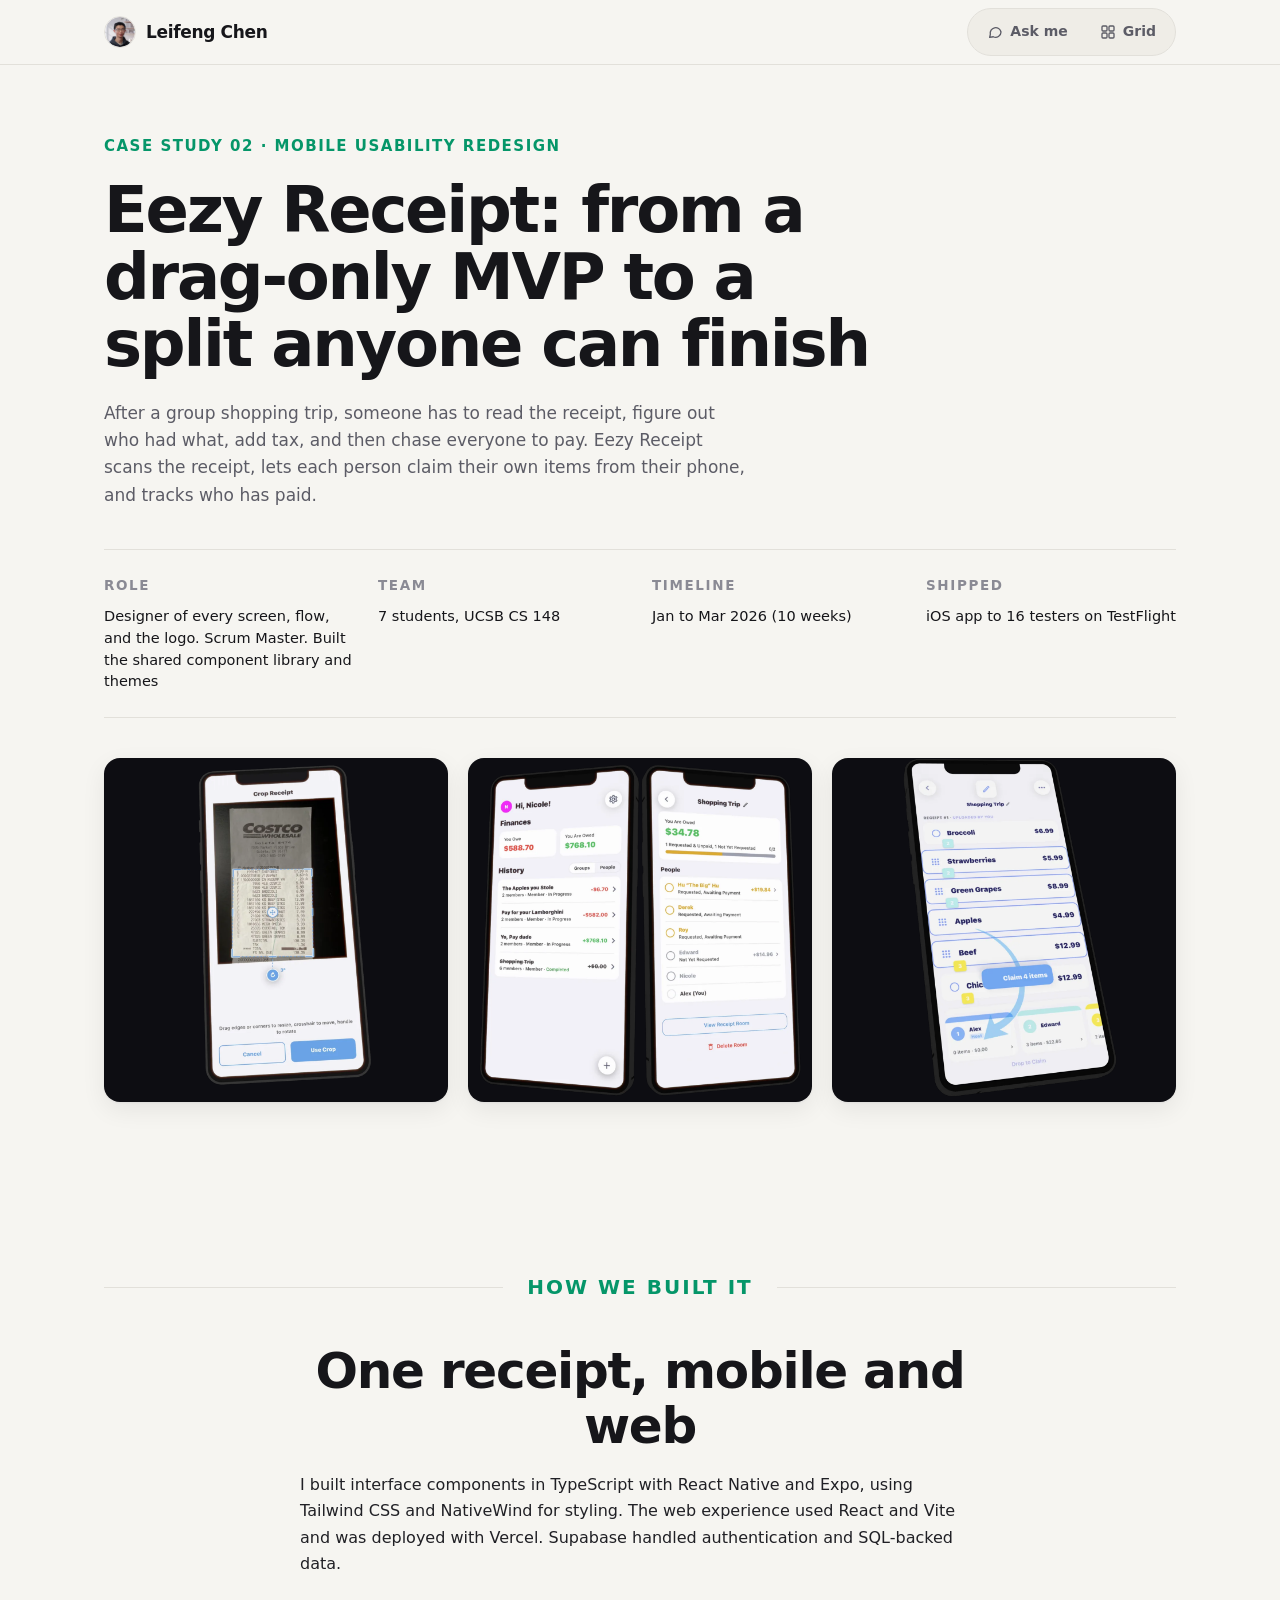
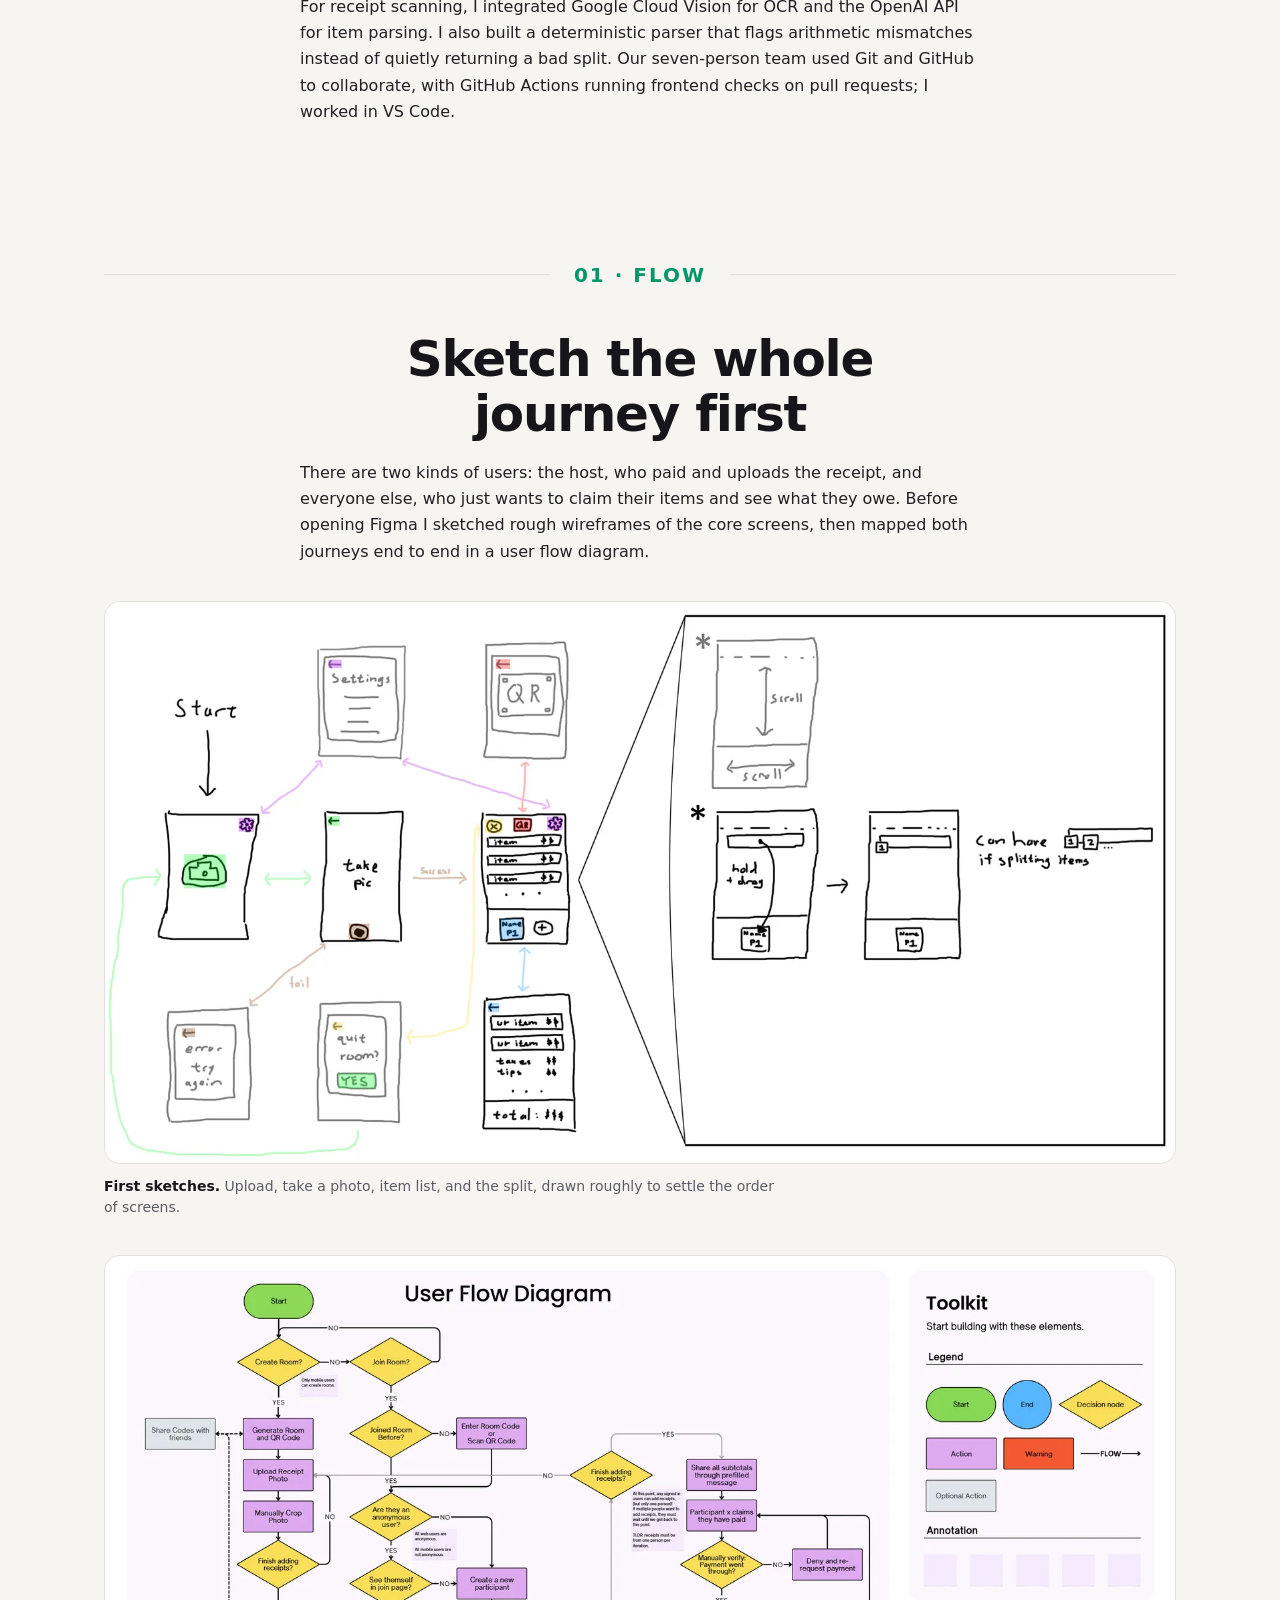
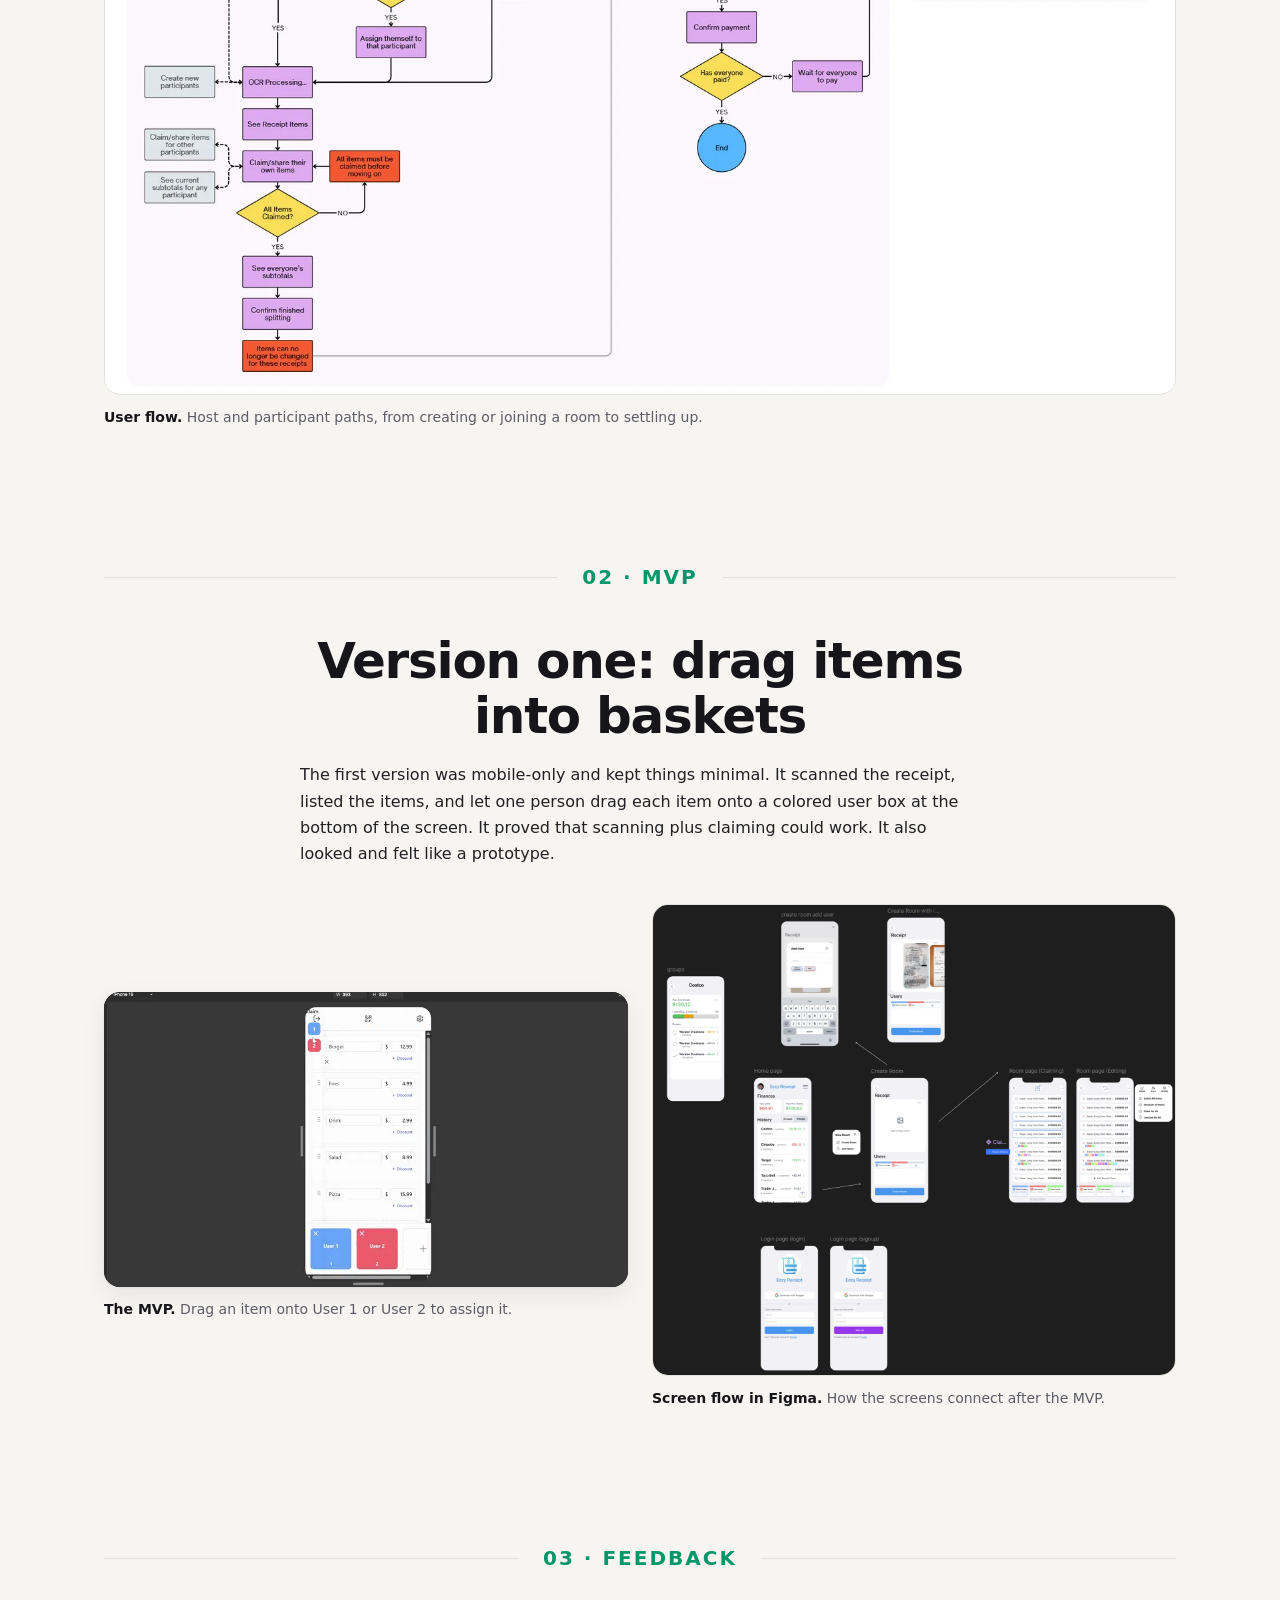
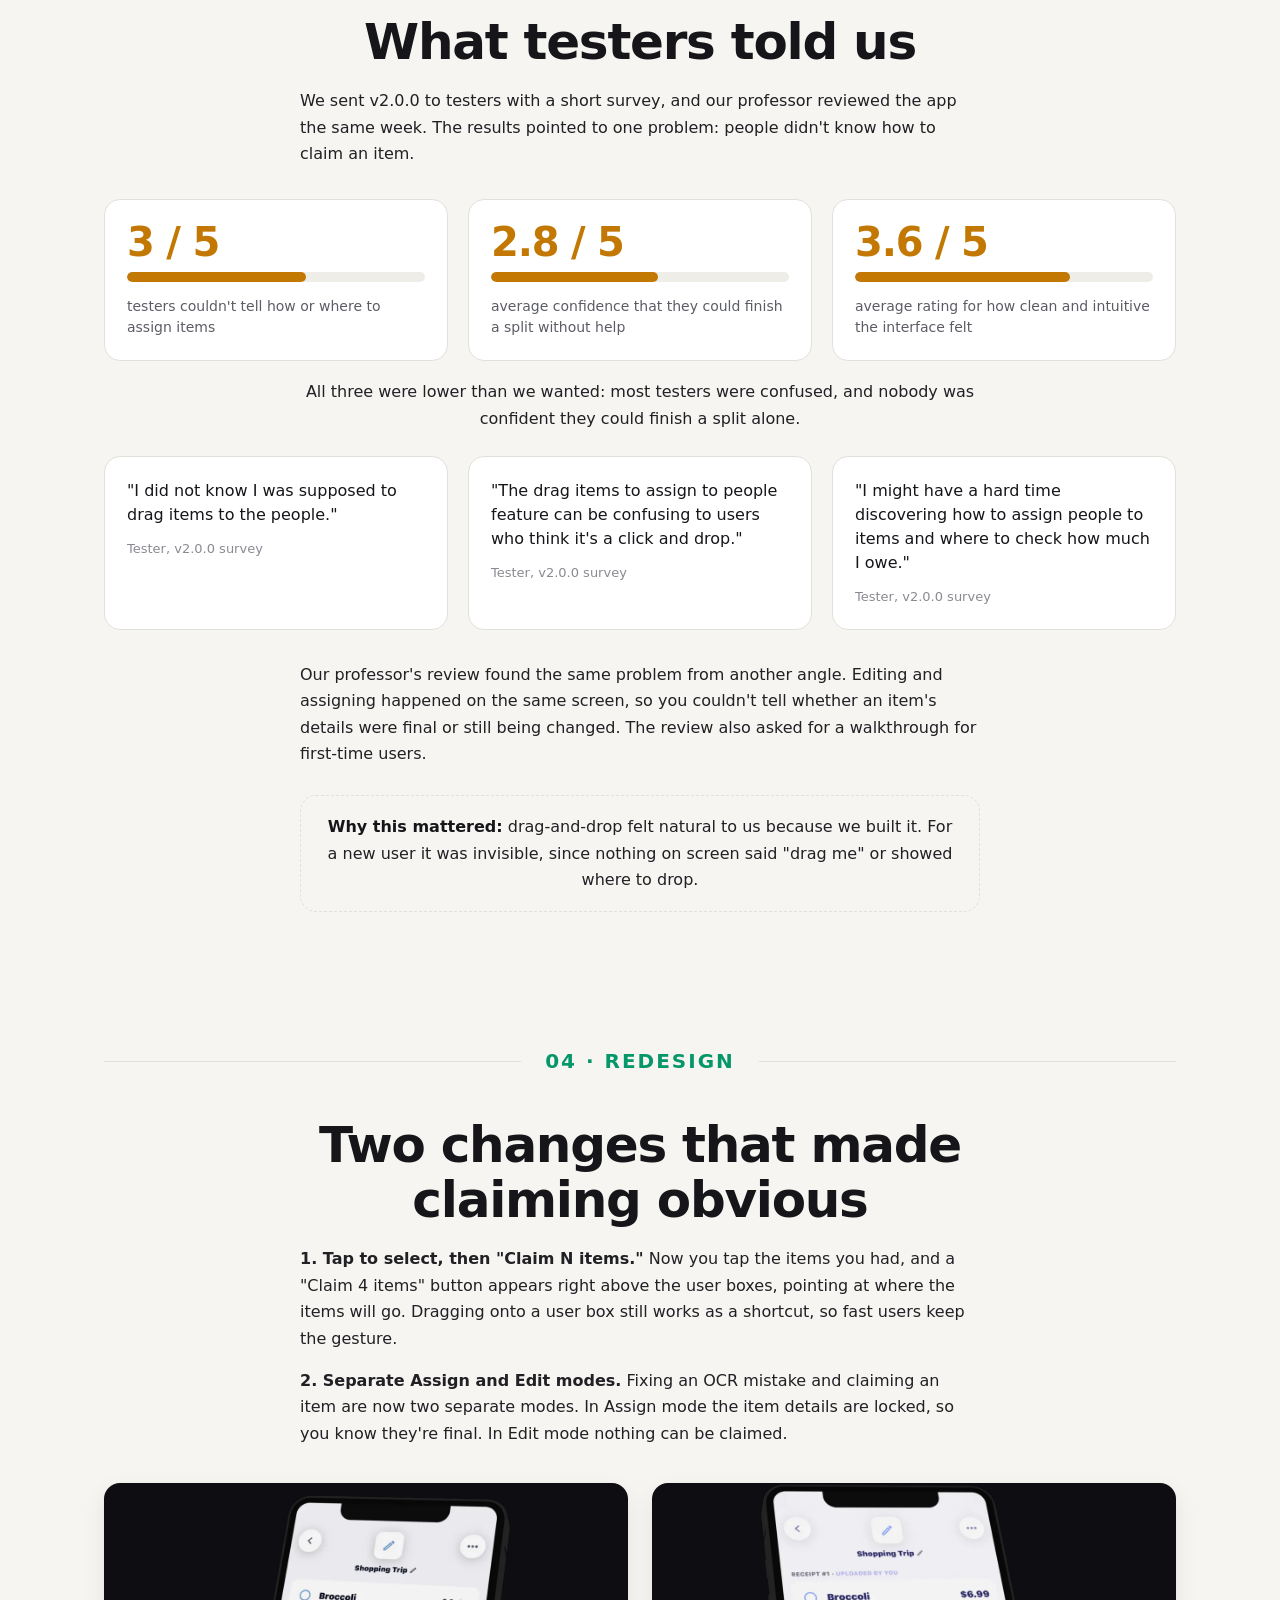
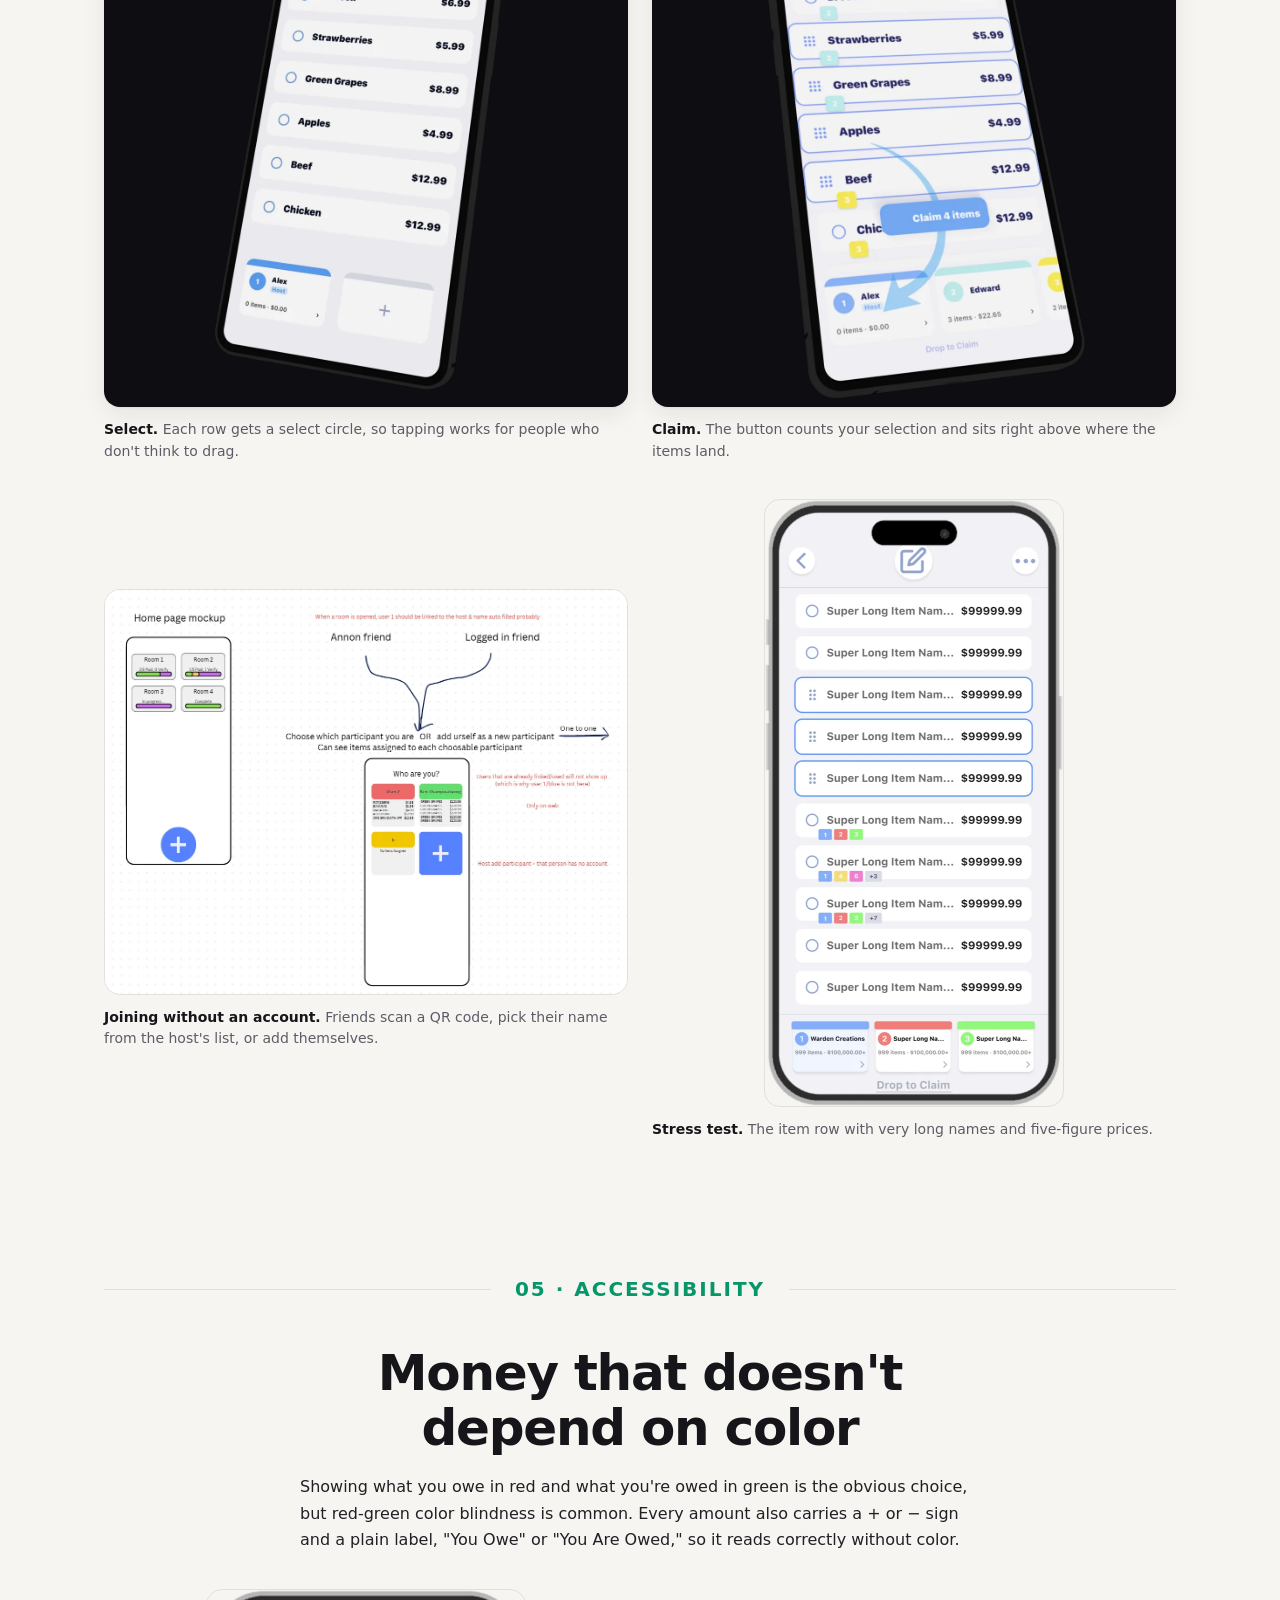
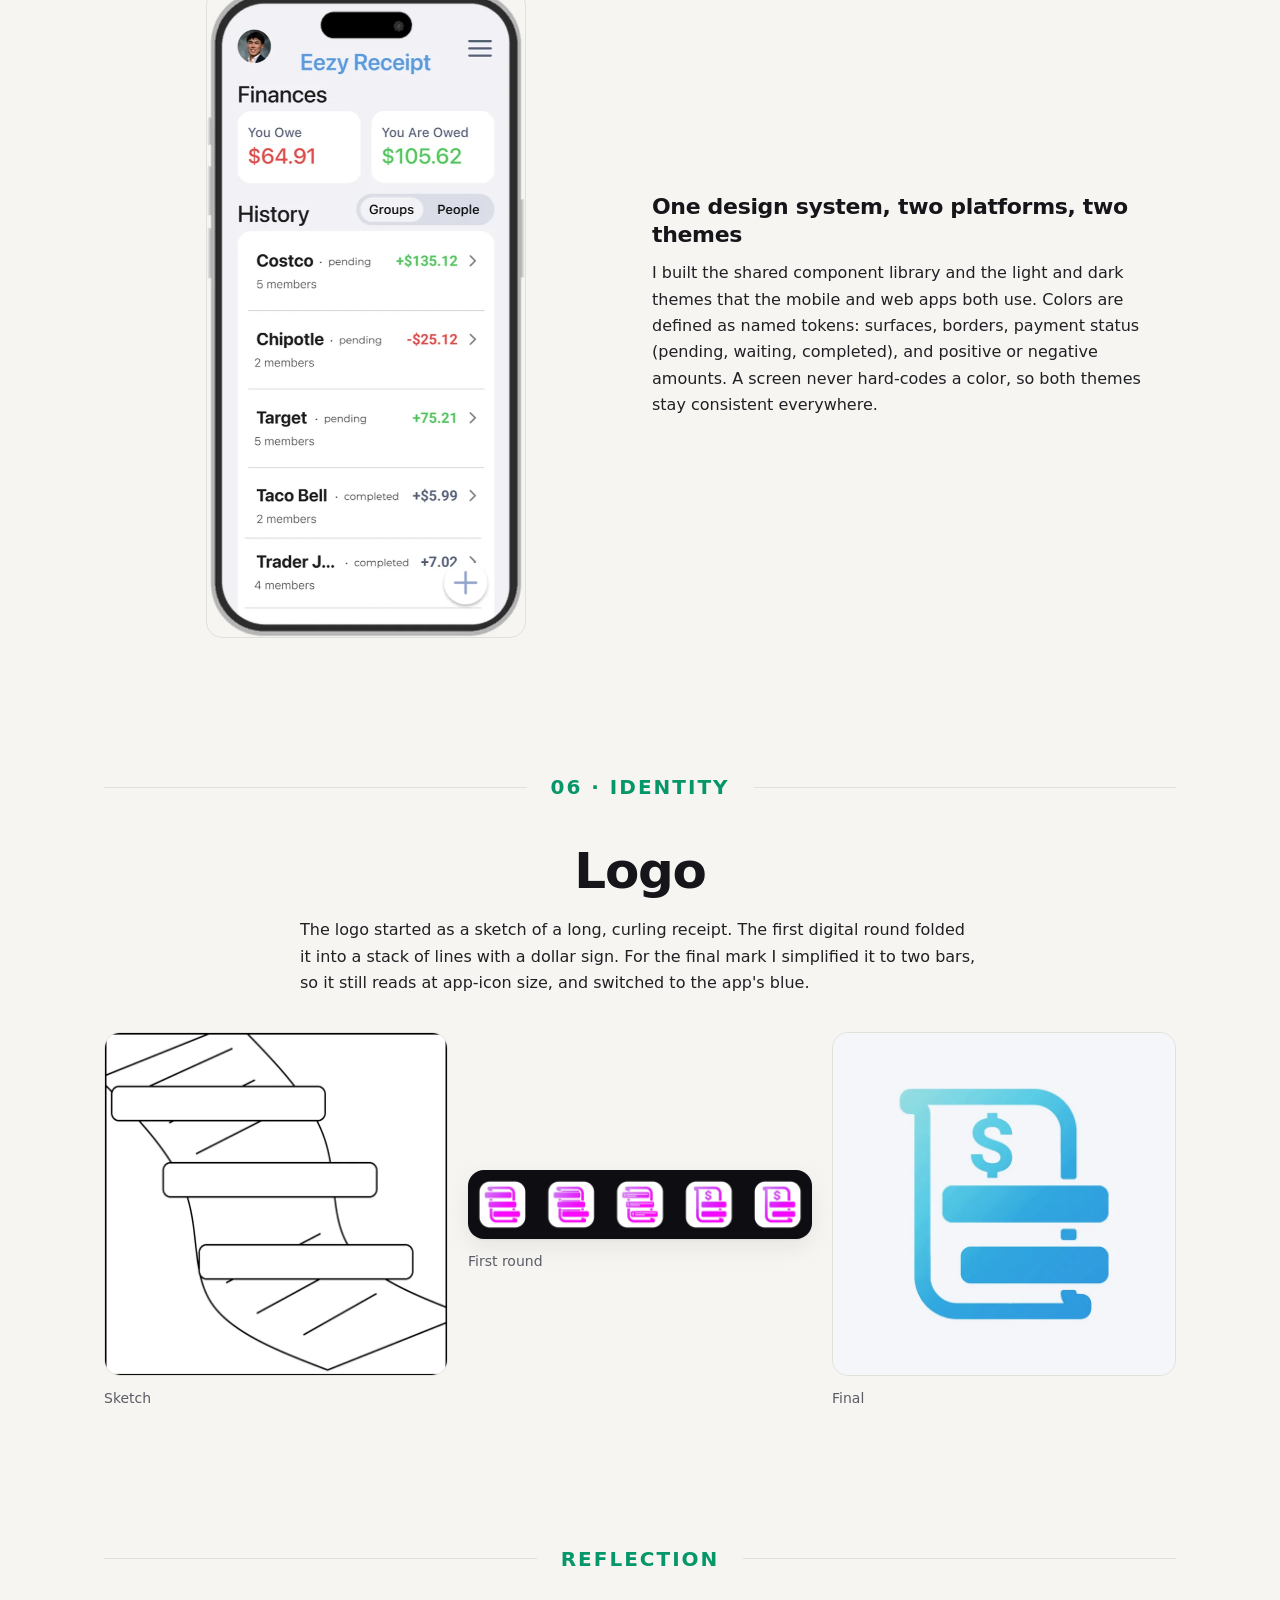
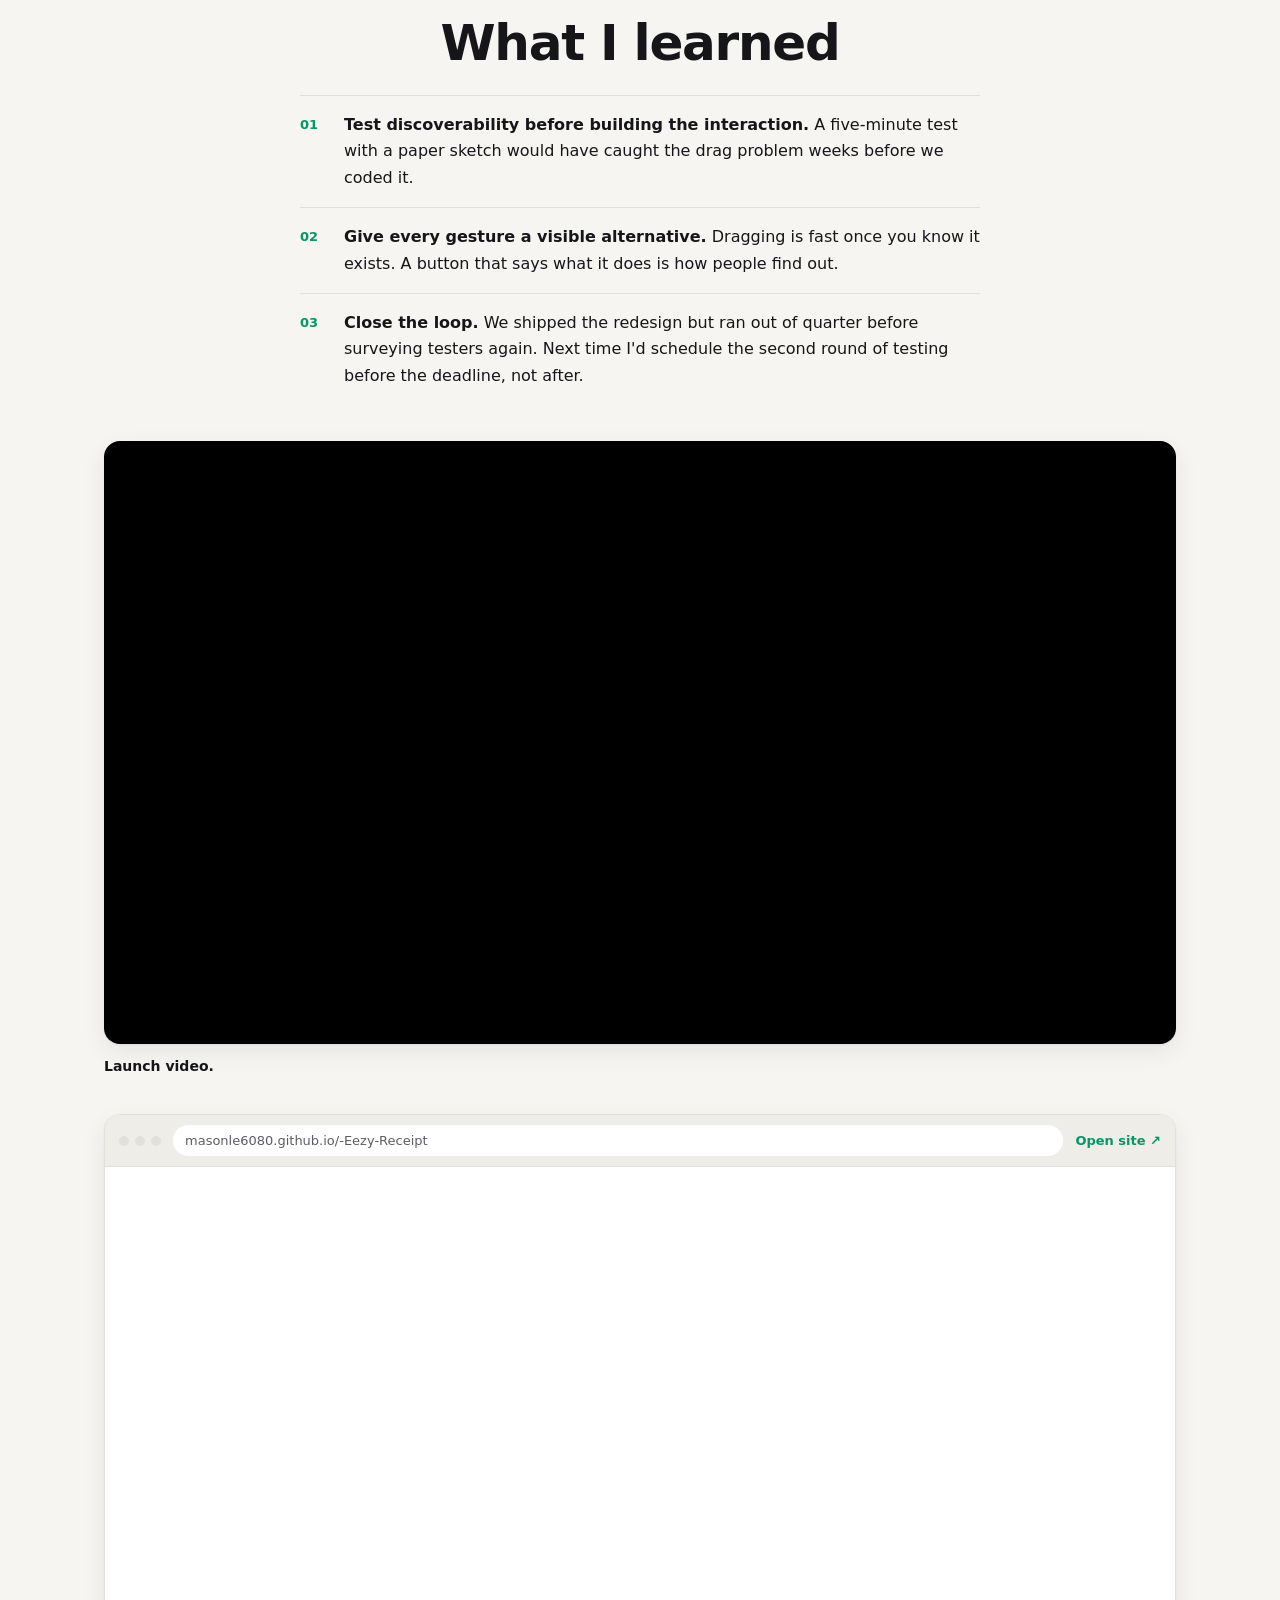
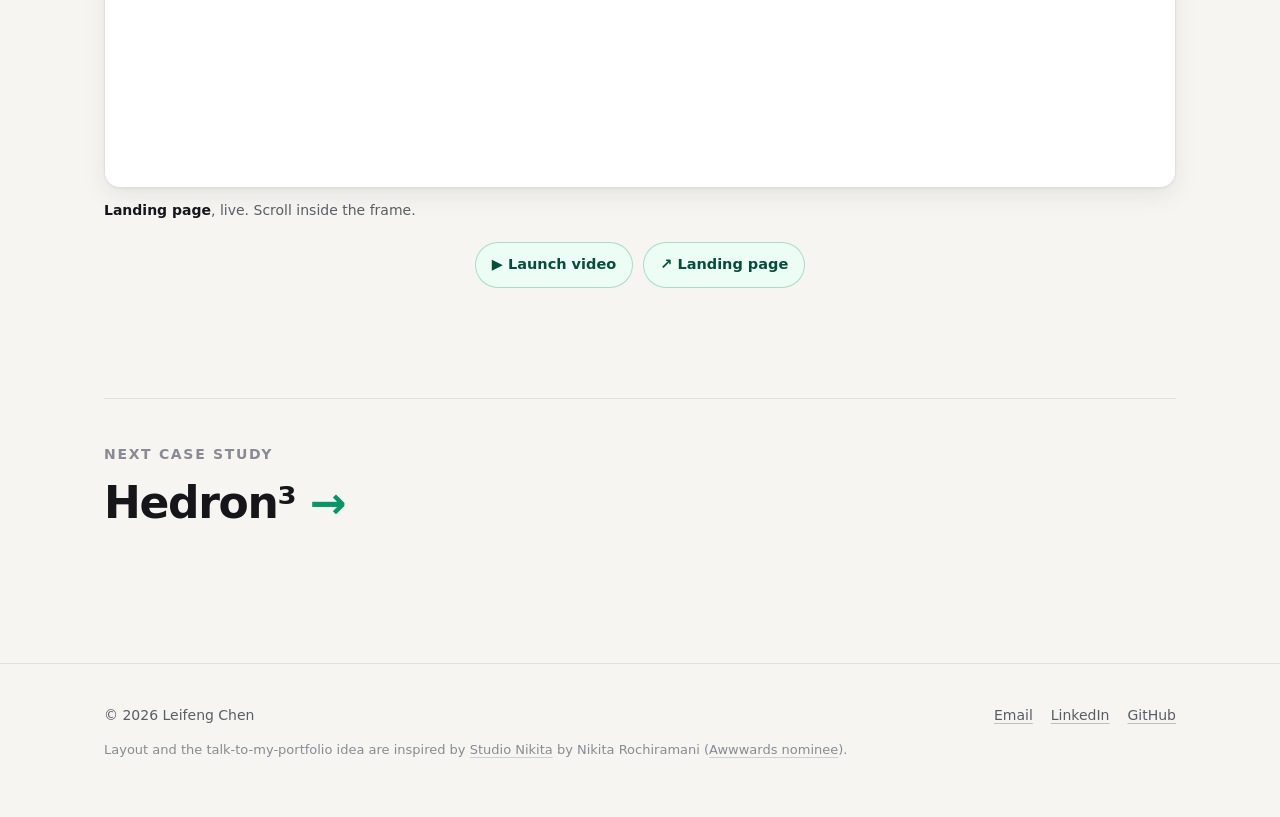
==== commit b5862aff: "Add portfolio evidence sections for profile skills" ====
--- a/eezy-receipt.html
+++ b/eezy-receipt.html
@@ -41,10 +41,19 @@
     </div>
   </section>
 
+  <section class="cs-section" id="engineering">
+    <div class="prose">
+      <span class="num">How we built it</span>
+      <h2 class="h2">One receipt, mobile and web</h2>
+      <p>I built interface components in TypeScript with React Native and Expo, using Tailwind CSS and NativeWind for styling. The web experience used React and Vite and was deployed with Vercel. Supabase handled authentication and SQL-backed data.</p>
+      <p>For receipt scanning, I integrated Google Cloud Vision for OCR and the OpenAI API for item parsing. I also built a deterministic parser that flags arithmetic mismatches instead of quietly returning a bad split. Our seven-person team used Git and GitHub to collaborate, with GitHub Actions running frontend checks on pull requests; I worked in VS Code.</p>
+    </div>
+  </section>
+
   <section class="cs-section">
     <div class="prose">
       <span class="num">01 · Flow</span>
-      <h2 class="h2">Sketch the whole journey first</h2>
+      <h2 class="h2" id="figma-flow">Sketch the whole journey first</h2>
       <p>There are two kinds of users: the host, who paid and uploads the receipt, and everyone else, who just wants to claim their items and see what they owe. Before opening Figma I sketched rough wireframes of the core screens, then mapped both journeys end to end in a user flow diagram.</p>
     </div>
     <figure class="fig plain reveal"><img src="assets/img/ez/sketch.webp" alt="Rough wireframe sketches of the app's screens connected by arrows, from Start to the receipt split" loading="lazy" width="1600" height="838"><figcaption><b>First sketches.</b> Upload, take a photo, item list, and the split, drawn roughly to settle the order of screens.</figcaption></figure>
--- a/assets/style.css
+++ b/assets/style.css
@@ -406,6 +406,17 @@
 .about li span:last-child { color: var(--muted); text-align: right; }
 .about .prose p { font-size: 16px; }
 
+.proof-grid { display: grid; grid-template-columns: repeat(3, minmax(0, 1fr)); gap: 18px; }
+.proof-card { scroll-margin-top: 96px; padding: 24px; border: 1px solid var(--line); border-radius: var(--radius); background: var(--surface); }
+.proof-card h3 { margin: 10px 0; font-size: 22px; line-height: 1.2; }
+.proof-image { width: 100%; height: auto; margin: 4px 0 14px; border-radius: 10px; }
+.proof-card p { margin: 0 0 18px; color: var(--muted); font-size: 15px; line-height: 1.6; }
+.proof-label { color: var(--accent); font-size: 12px; font-weight: 700; letter-spacing: .1em; text-transform: uppercase; }
+.proof-tools { display: block; font-size: 12px; font-weight: 600; color: var(--text); }
+.proof-links { display: flex; flex-wrap: wrap; gap: 14px; margin-top: 18px; font-size: 13px; font-weight: 600; }
+.proof-links a { color: var(--accent); }
+.cs-section[id], .cs-hero[id], h2[id] { scroll-margin-top: 96px; }
+
 /* ---------- Case study ---------- */
 .cs-hero { padding: 72px 0 36px; }
 .cs-hero h1 { max-width: 18ch; }
@@ -510,6 +521,7 @@
 
 /* ---------- Responsive ---------- */
 @media (max-width: 900px) {
+  .proof-grid { grid-template-columns: repeat(2, minmax(0, 1fr)); }
   .meta { grid-template-columns: 1fr 1fr; }
   .steps, .grid-3, .quotes, .stats { grid-template-columns: 1fr 1fr; }
   .about { grid-template-columns: 1fr; gap: 32px; }
@@ -518,6 +530,7 @@
   .tile-ez, .tile-hd, .tile-yt, .tile-wc { grid-column: span 1; grid-row: span 2; }
 }
 @media (max-width: 600px) {
+  .proof-grid { grid-template-columns: 1fr; }
   body { font-size: 16px; }
   .wrap { padding-left: 16px; padding-right: 16px; }
   .nav { gap: 12px; font-size: 14px; }
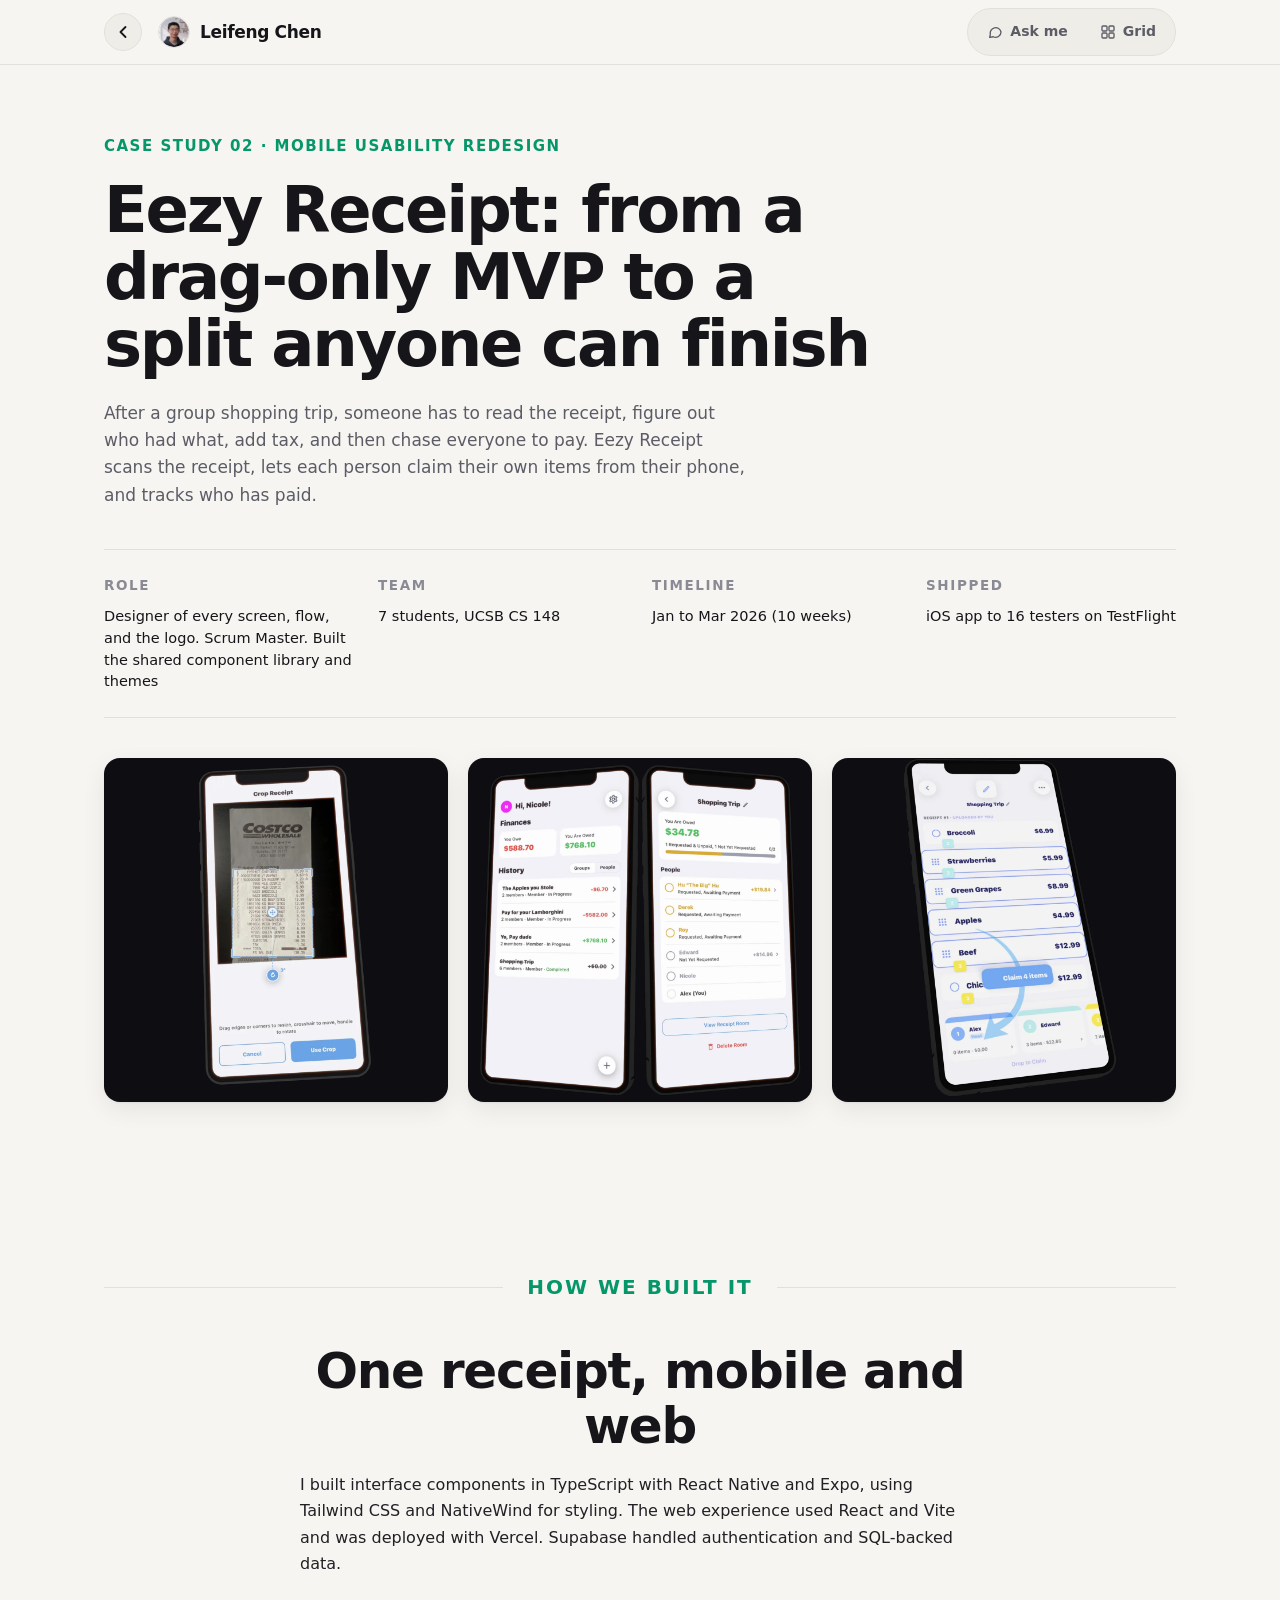
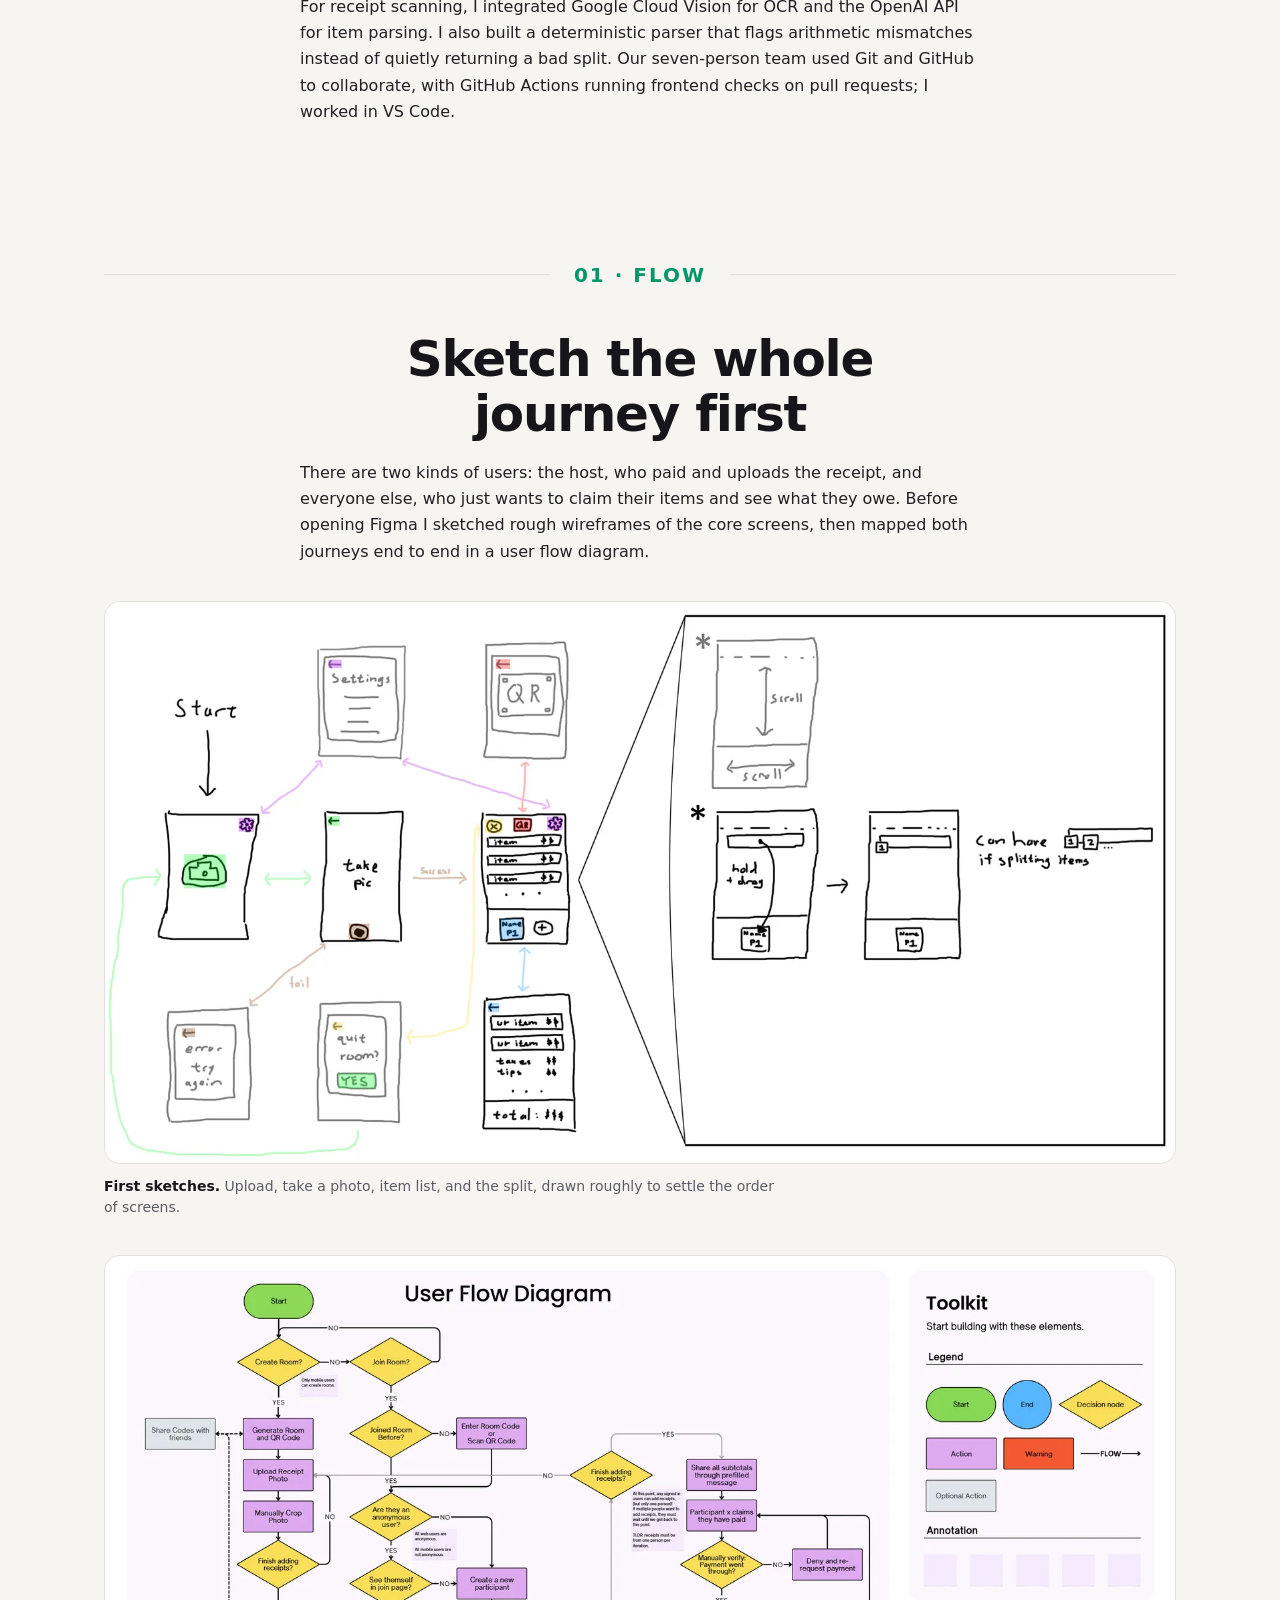
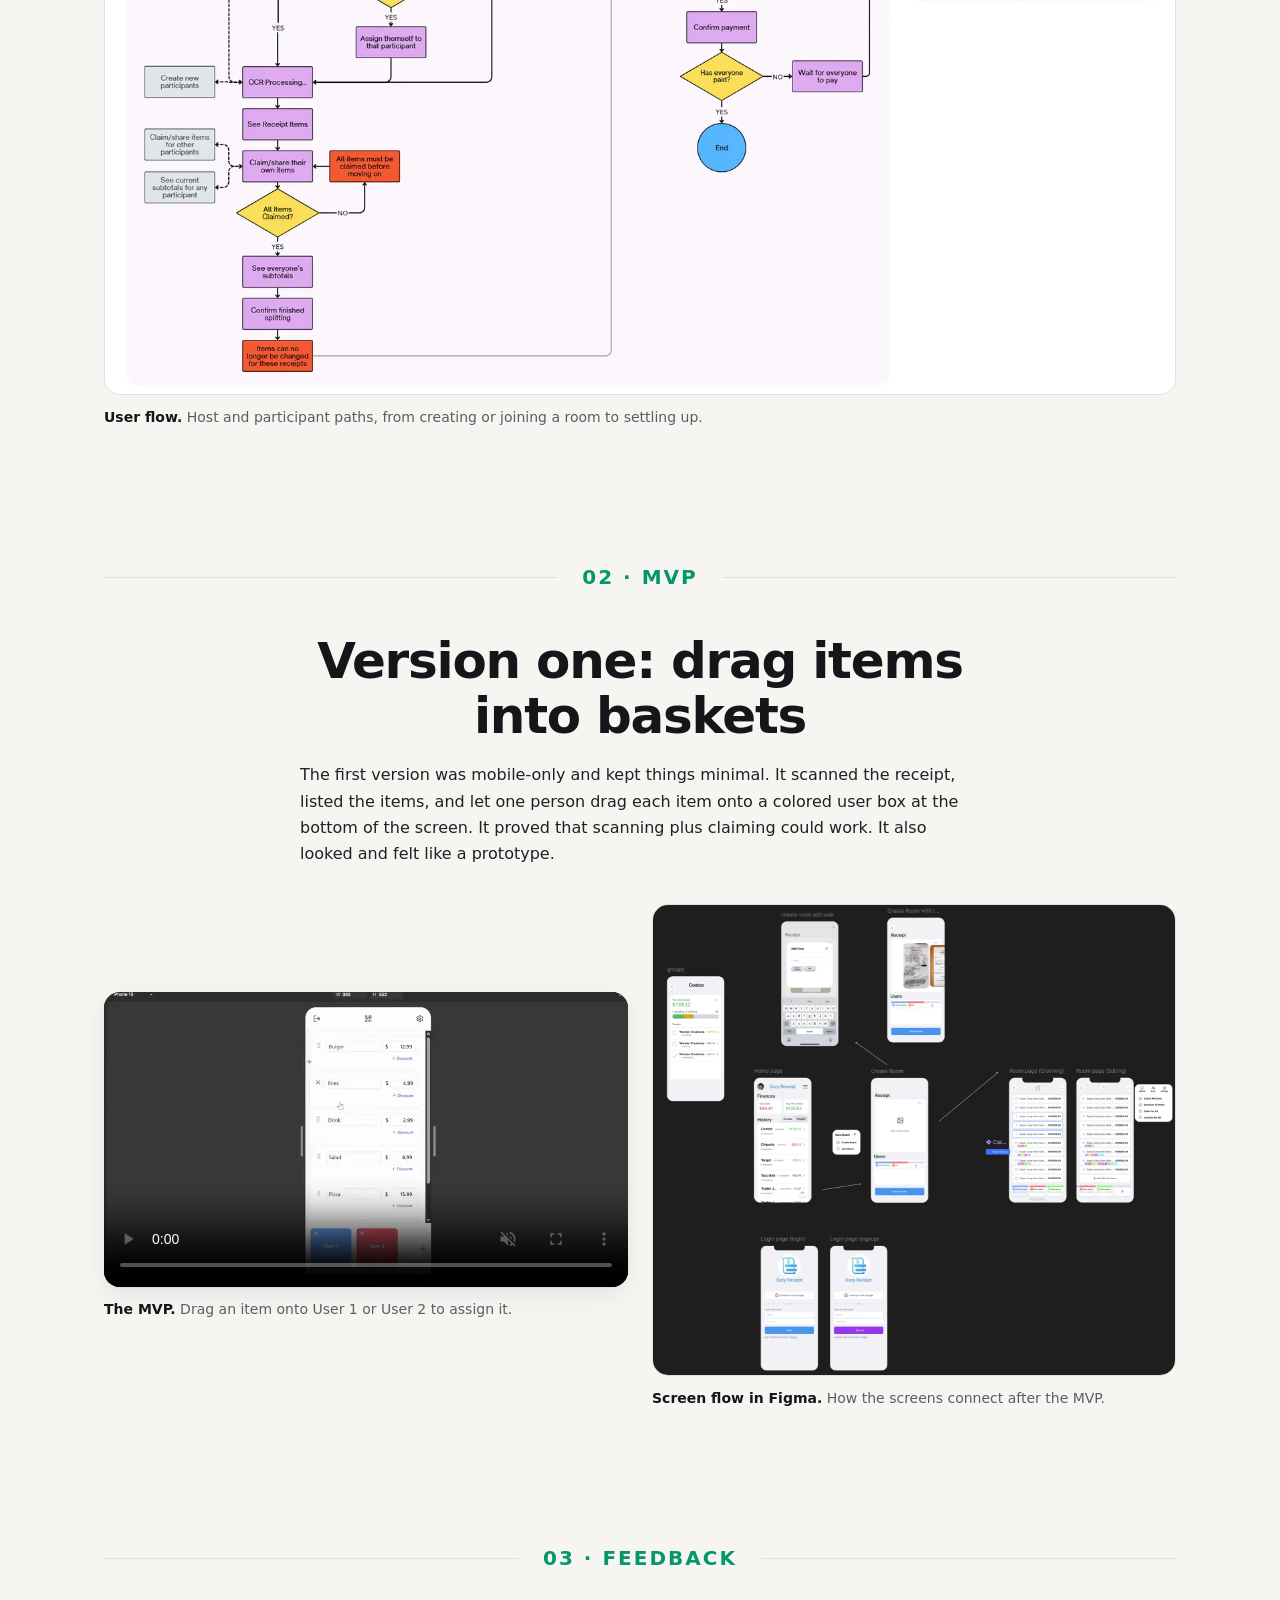
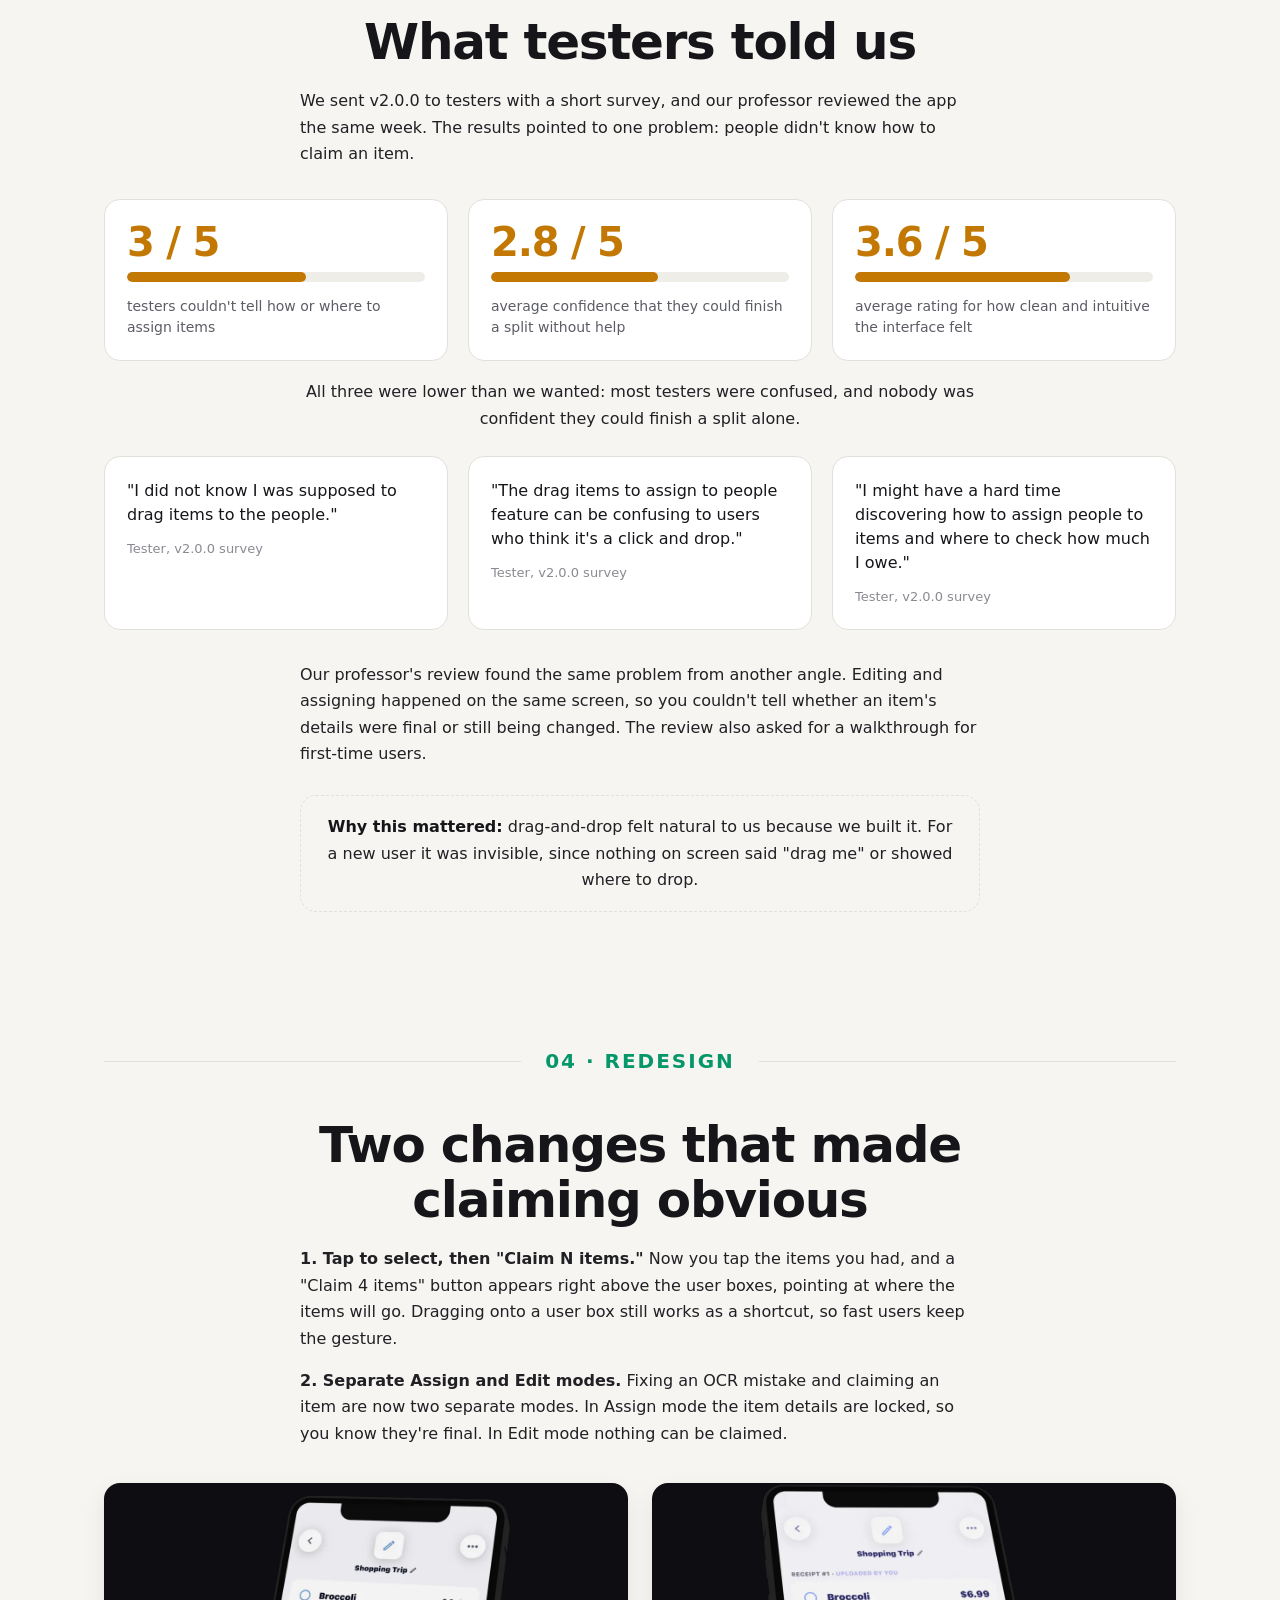
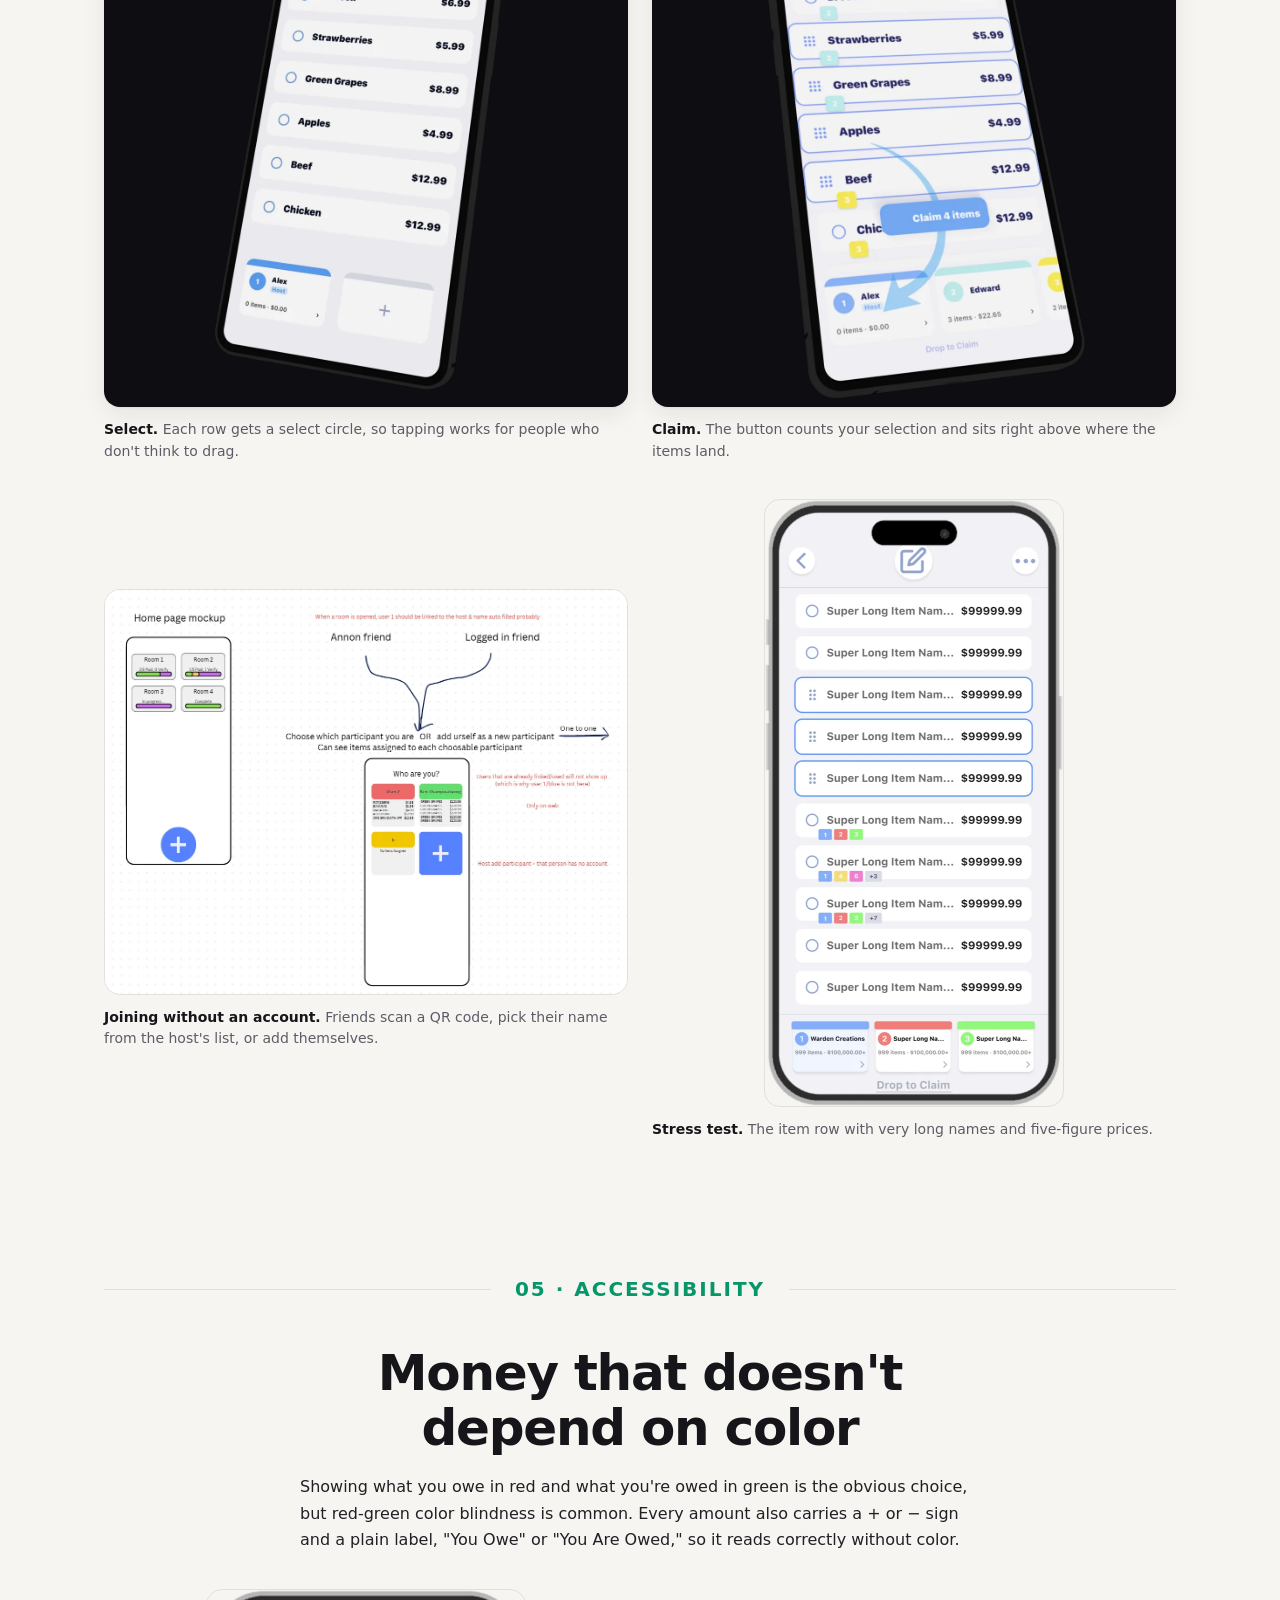
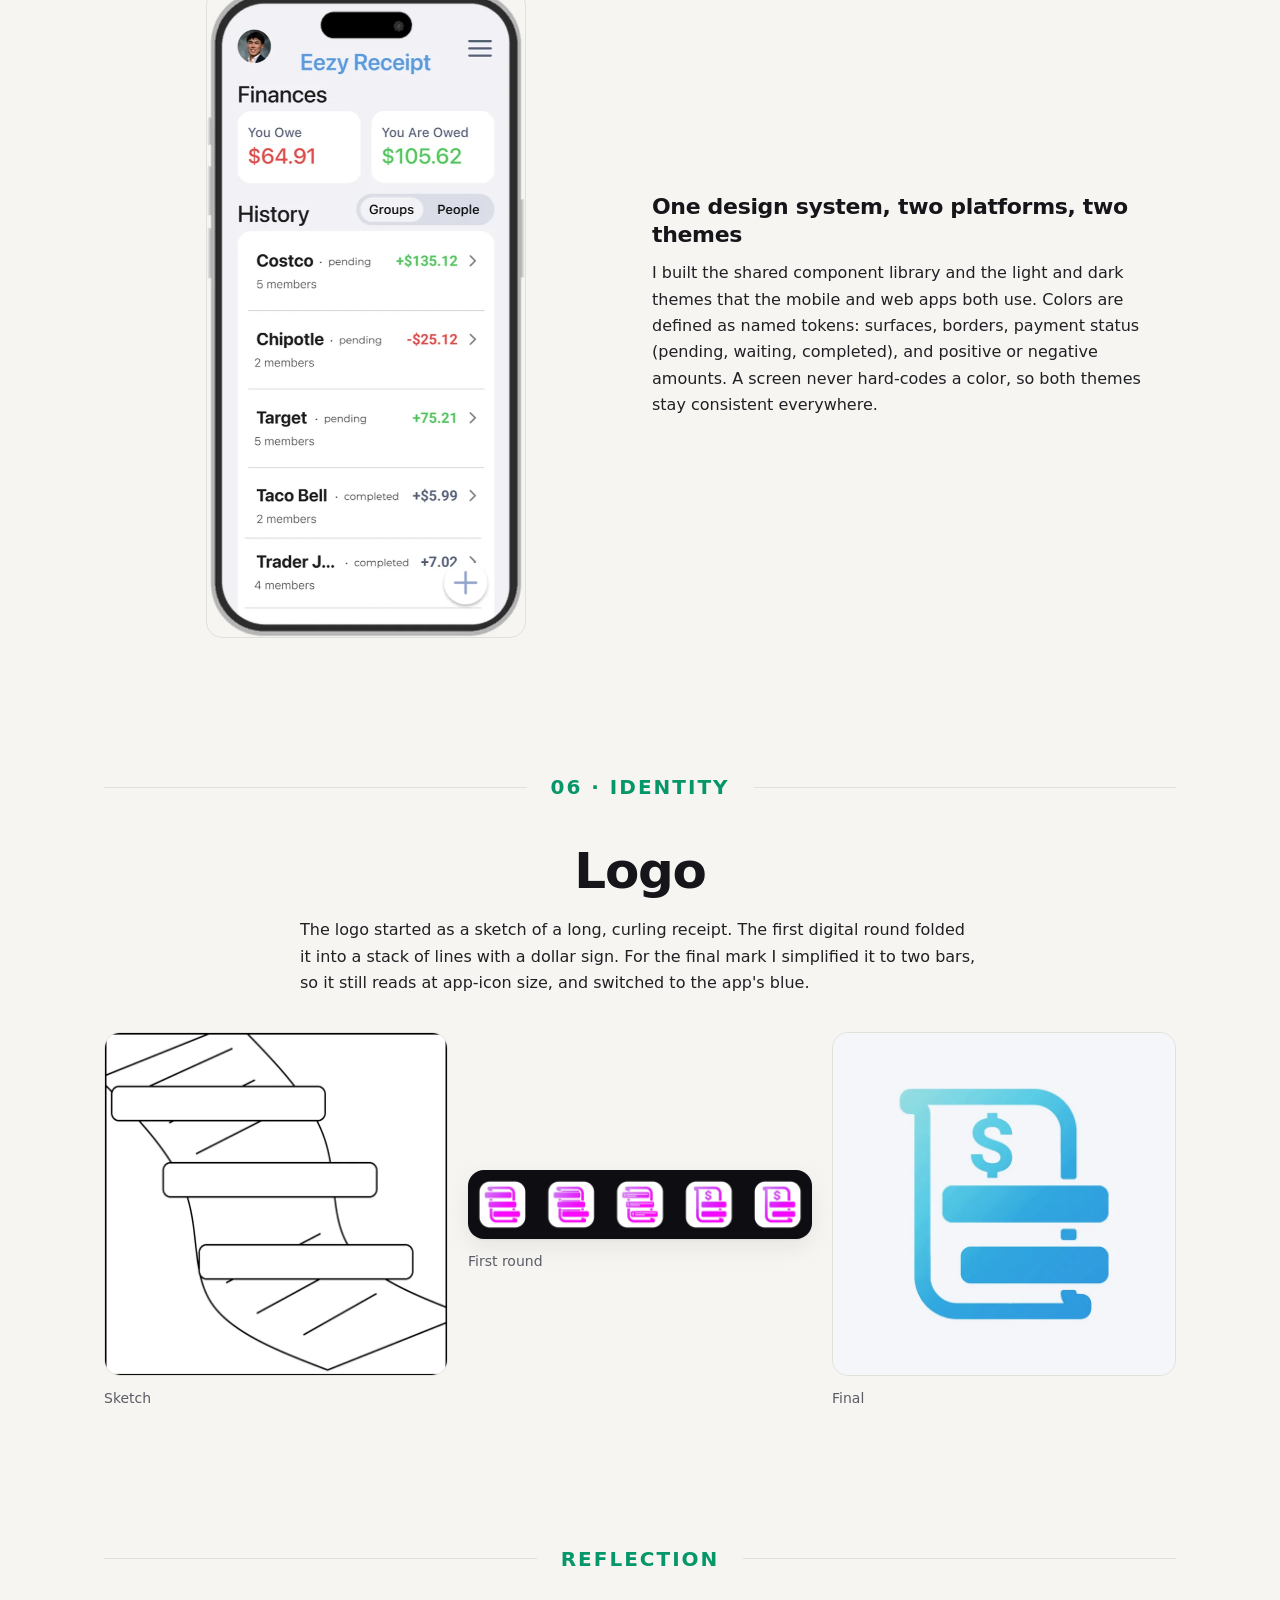
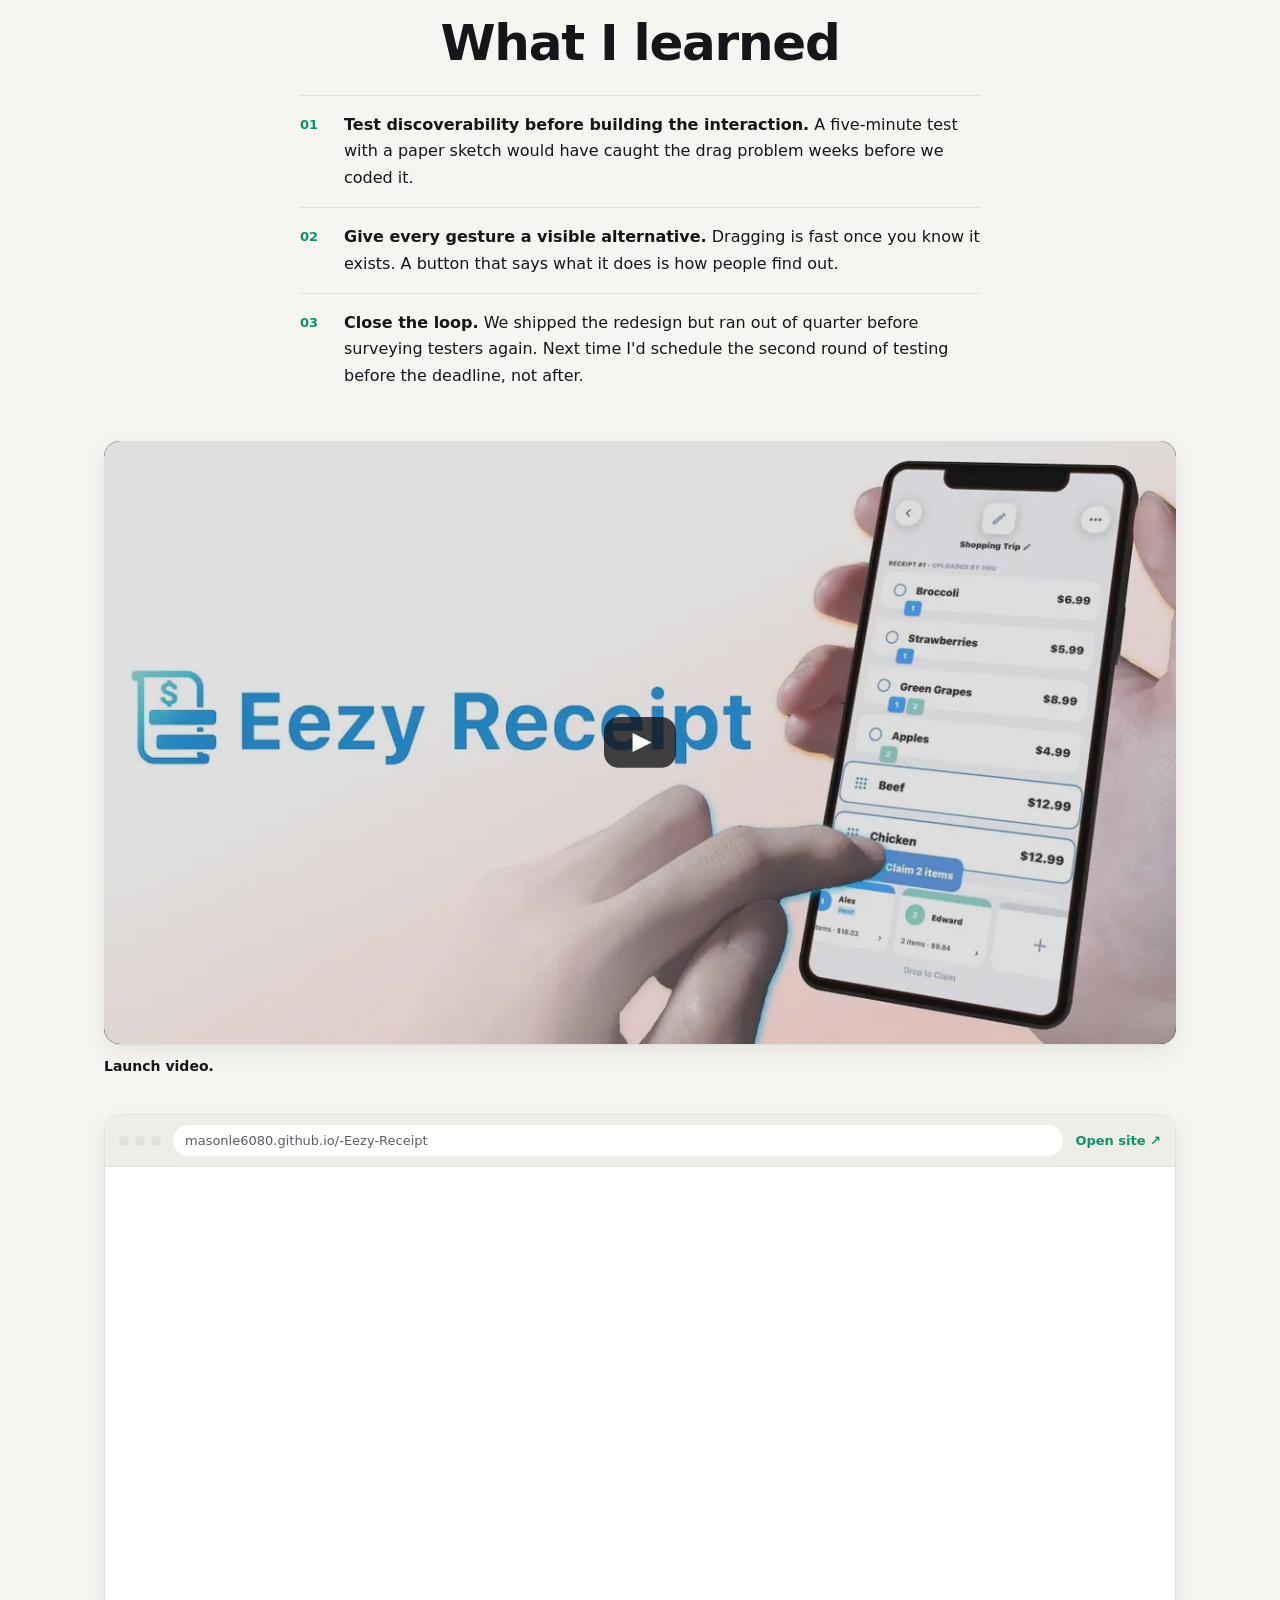
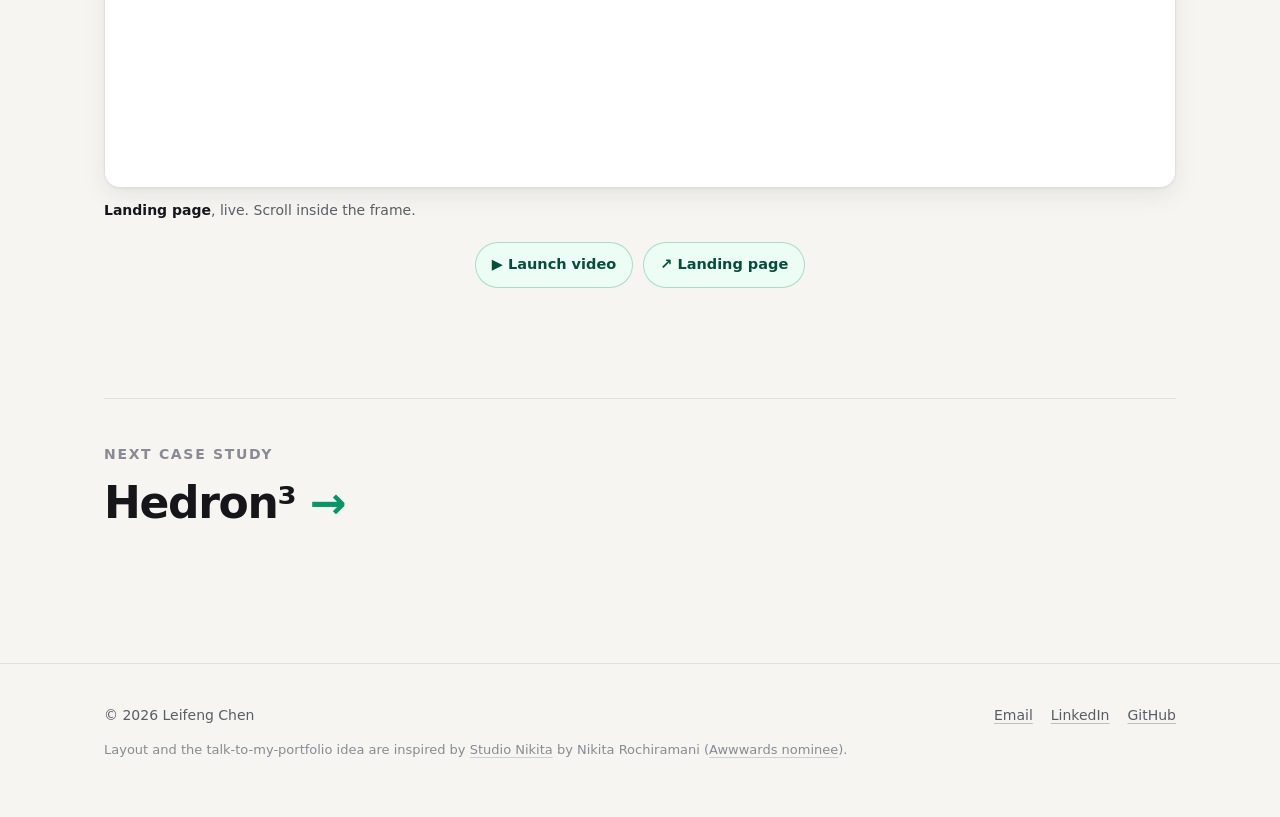
==== commit 968af425: "Back button, skill deep links, lighter media, contact cards - Case studies get a back chevron that r" ====
--- a/eezy-receipt.html
+++ b/eezy-receipt.html
@@ -9,12 +9,13 @@
   <link rel="icon" type="image/webp" href="assets/img/me.webp?v=20260925c">
   <link rel="shortcut icon" type="image/webp" href="assets/img/me.webp?v=20260925c">
   <link rel="apple-touch-icon" href="assets/img/me.webp?v=20260925c">
-  <link rel="stylesheet" href="assets/style.css?v=20260926120000">
+  <link rel="stylesheet" href="assets/style.css?v=20260926g">
 </head>
 <body class="theme-ez">
 <a class="skip" href="#main">Skip to content</a>
 <header class="site-header">
   <div class="wrap">
+    <a class="back-btn" href="./" data-back aria-label="Back" title="Back"><svg viewBox="0 0 24 24" fill="none" stroke="currentColor" stroke-width="2.2" stroke-linecap="round" stroke-linejoin="round" aria-hidden="true"><path d="M15 18l-6-6 6-6"/></svg></a>
     <a class="brand" href="./"><img class="mark" src="assets/img/me.webp?v=20260925c" alt="Leifeng Chen" width="32" height="32">Leifeng Chen</a>
     <nav class="view-toggle" aria-label="Switch view">
       <a href="./"><svg viewBox="0 0 24 24" fill="none" stroke="currentColor" stroke-width="2" stroke-linecap="round" stroke-linejoin="round" aria-hidden="true"><path d="M21 12a8 8 0 0 1-11.6 7.1L4 20l1-4.6A8 8 0 1 1 21 12z"/></svg><span>Ask me</span></a>
@@ -67,7 +68,7 @@
       <p>The first version was mobile-only and kept things minimal. It scanned the receipt, listed the items, and let one person drag each item onto a colored user box at the bottom of the screen. It proved that scanning plus claiming could work. It also looked and felt like a prototype.</p>
     </div>
     <div class="grid-2" style="align-items:center">
-      <figure class="fig dark reveal"><img src="assets/img/ez/mvp-drag.webp" alt="Screen recording of the MVP: items are dragged onto blue and red user boxes" loading="lazy" width="960" height="540"><figcaption><b>The MVP.</b> Drag an item onto User 1 or User 2 to assign it.</figcaption></figure>
+      <figure class="fig dark reveal"><video class="loop-video" data-src="assets/img/ez/mvp-drag.mp4" poster="assets/img/ez/mvp-drag-poster.webp" width="960" height="540" muted loop playsinline preload="none" aria-label="Screen recording of the MVP: items are dragged onto blue and red user boxes"></video><figcaption><b>The MVP.</b> Drag an item onto User 1 or User 2 to assign it.</figcaption></figure>
       <figure class="fig plain reveal"><img src="assets/img/ez/figma-flow.webp" alt="Figma board showing the redesigned screens and how they connect" loading="lazy" width="1600" height="1440"><figcaption><b>Screen flow in Figma.</b> How the screens connect after the MVP.</figcaption></figure>
     </div>
   </section>
@@ -156,7 +157,7 @@
       <li><b>Give every gesture a visible alternative.</b> Dragging is fast once you know it exists. A button that says what it does is how people find out.</li>
       <li><b>Close the loop.</b> We shipped the redesign but ran out of quarter before surveying testers again. Next time I'd schedule the second round of testing before the deadline, not after.</li>
     </ol>
-    <figure class="fig video reveal"><div class="video-frame"><iframe src="https://www.youtube-nocookie.com/embed/tGaxgyy-COs?rel=0" title="Eezy Receipt launch video" loading="lazy" allow="accelerometer; encrypted-media; gyroscope; picture-in-picture; fullscreen" referrerpolicy="strict-origin-when-cross-origin" allowfullscreen></iframe></div><figcaption><b>Launch video.</b></figcaption></figure>
+    <figure class="fig video reveal"><div class="video-frame yt-lite" data-embed="https://www.youtube-nocookie.com/embed/tGaxgyy-COs?rel=0" data-title="Eezy Receipt launch video"><img src="assets/img/ez/poster-launch.webp" alt="" loading="lazy" decoding="async" width="1120" height="630"><a class="yt-play" href="https://www.youtube.com/watch?v=tGaxgyy-COs" aria-label="Play video: Eezy Receipt launch video"><svg viewBox="0 0 68 48" aria-hidden="true"><rect width="68" height="48" rx="14"/><path d="M27 15l18 9-18 9z"/></svg></a></div><figcaption><b>Launch video.</b></figcaption></figure>
     <figure class="fig site-embed reveal"><div class="browser"><div class="browser-bar"><span class="bdots" aria-hidden="true"><i></i><i></i><i></i></span><span class="url">masonle6080.github.io/-Eezy-Receipt</span><a class="open-link" href="https://masonle6080.github.io/-Eezy-Receipt/" target="_blank" rel="noopener">Open site ↗</a></div><iframe src="https://masonle6080.github.io/-Eezy-Receipt/" title="Eezy Receipt landing page" loading="lazy" sandbox="allow-scripts allow-same-origin allow-popups allow-forms"></iframe></div><figcaption><b>Landing page</b>, live. Scroll inside the frame.</figcaption></figure>
     <div class="link-chips"><a href="https://youtu.be/tGaxgyy-COs" target="_blank" rel="noopener">▶ Launch video</a><a href="https://masonle6080.github.io/-Eezy-Receipt/" target="_blank" rel="noopener">↗ Landing page</a></div>
   </section>
@@ -171,6 +172,6 @@
     <span class="credit">Layout and the talk-to-my-portfolio idea are inspired by <a href="https://www.studio-nikita.com/" target="_blank" rel="noopener noreferrer">Studio Nikita</a> by Nikita Rochiramani (<a href="https://www.awwwards.com/sites/studio-nikita" target="_blank" rel="noopener noreferrer">Awwwards nominee</a>).</span>
   </div>
 </footer>
-<script src="assets/site.js?v=20260925182200"></script>
+<script src="assets/site.js?v=20260926g"></script>
 </body>
 </html>
--- a/assets/style.css
+++ b/assets/style.css
@@ -149,6 +149,21 @@
 }
 .site-header .wrap { display: flex; align-items: center; justify-content: space-between; height: 64px; gap: 16px; }
 .brand { display: flex; align-items: center; gap: 10px; font-weight: 700; letter-spacing: -.02em; text-decoration: none; font-size: 17px; }
+/* Back to the view the visitor came from (case study pages) */
+.back-btn {
+  width: 38px; height: 38px; border-radius: 50%; flex: none; display: grid; place-items: center;
+  color: var(--text); background: var(--raised); border: 1px solid var(--line); text-decoration: none;
+  transition: color .2s ease, border-color .2s ease, transform .2s ease;
+}
+.back-btn:hover { color: var(--accent); border-color: var(--accent); transform: translateX(-2px); }
+.back-btn svg { width: 20px; height: 20px; }
+.back-btn + .brand { margin-right: auto; }
+@media (max-width: 600px) {
+  /* Case study headers carry the back chevron too: drop the toggle icons so nothing wraps on a phone */
+  .site-header .wrap:has(.back-btn) { gap: 10px; }
+  .site-header .wrap:has(.back-btn) .view-toggle svg { display: none; }
+  .brand, .view-toggle a { white-space: nowrap; }
+}
 .brand .mark {
   width: 32px;
   height: 32px;
@@ -367,7 +382,8 @@
 }
 .tile { justify-content: flex-start; }
 .tile > div { width: 100%; }
-.tile .tile-img { position: relative; flex: 1; min-height: 170px; margin: 22px -26px -26px; overflow: hidden; }
+/* width: auto overrides `.tile > div { width: 100% }` so the negative margins bleed the image to both tile edges */
+.tile .tile-img { position: relative; flex: 1; width: auto; min-height: 170px; margin: 22px -26px -26px; overflow: hidden; }
 .tile .tile-img img { position: absolute; inset: 0; width: 100%; height: 100%; object-fit: cover; }
 .tile .eyebrow {
   max-width: 100%;
@@ -428,6 +444,8 @@
 .meta dt { font-size: 13.5px; font-weight: 600; letter-spacing: .12em; text-transform: uppercase; color: var(--faint); margin-bottom: 10px; }
 .meta dd { margin: 0; font-size: 14.5px; line-height: 1.5; }
 .cover { margin: 40px 0 0; border-radius: calc(var(--radius) + 6px); overflow: hidden; box-shadow: var(--shadow); background: #0d0d12; }
+.cover .video-frame { border-radius: 0; box-shadow: none; }
+.cover + .link-chips { margin-top: 18px; }
 
 .cs-section { margin-top: 136px; }
 /* Section divider: centered label with a rule on each side, spanning the full content width */
@@ -452,10 +470,10 @@
 }
 
 figure.fig { margin: 36px 0 0; }
-figure.fig img { border-radius: var(--radius); box-shadow: var(--shadow); width: 100%; }
-figure.fig.dark img { background: #0d0d12; }
+figure.fig img, figure.fig video { display: block; border-radius: var(--radius); box-shadow: var(--shadow); width: 100%; height: auto; }
+figure.fig.dark img, figure.fig.dark video { background: #0d0d12; }
 figure.fig.plain img { box-shadow: none; border: 1px solid var(--line); }
-figure.fig.narrow { max-width: 760px; }
+figure.fig.narrow { max-width: 760px; margin-left: auto; margin-right: auto; }
 figcaption { margin-top: 12px; font-size: 14px; line-height: 1.55; color: var(--muted); max-width: var(--prose); }
 figcaption b { color: var(--text); font-weight: 600; }
 
@@ -706,6 +724,12 @@
   line-height: 1;
   transition: border-color .2s ease, transform .2s ease;
 }
+/* Chips link to where the skill is used; undo the inline-link styling `.about a` gives them */
+.about a.tool-chip {
+  color: var(--text); background: var(--surface); text-decoration: none; font-weight: 500;
+  padding: 6px 11px; margin: 0; border-radius: 8px; cursor: pointer;
+}
+.about a.tool-chip:hover { color: var(--accent); background: var(--accent-soft); }
 .tool-chip:hover {
   border-color: var(--accent);
   transform: translateY(-1px);
@@ -723,9 +747,104 @@
   flex-shrink: 0;
 }
 .tool-chip .extra { font-size: 11.5px; color: var(--muted); margin-left: 2px; }
-:root[data-theme="dark"] .tool-chip img[src$=".svg"] { filter: invert(1); }
-@media (prefers-color-scheme: dark) {
-  :root:not([data-theme="light"]) .tool-chip img[src$=".svg"] { filter: invert(1); }
-}
-
-
+
+/* ---------- Skill deep links: brief highlight where the skill is mentioned ---------- */
+mark.skill-flash {
+  color: inherit; background: transparent; border-radius: 5px; padding: 1px 3px; margin: -1px -3px;
+  box-decoration-break: clone; -webkit-box-decoration-break: clone;
+  animation: skillFlash 2.8s ease .5s both;
+}
+@keyframes skillFlash {
+  0% { background-color: transparent; box-shadow: 0 0 0 0 transparent; }
+  10% { background-color: color-mix(in srgb, var(--accent) 40%, transparent); box-shadow: 0 0 0 4px color-mix(in srgb, var(--accent) 20%, transparent); }
+  24% { background-color: color-mix(in srgb, var(--accent) 32%, transparent); box-shadow: 0 0 0 2px color-mix(in srgb, var(--accent) 10%, transparent); }
+  70% { background-color: color-mix(in srgb, var(--accent) 28%, transparent); box-shadow: 0 0 0 0 transparent; }
+  100% { background-color: transparent; box-shadow: 0 0 0 0 transparent; }
+}
+.skill-flash-block { animation: skillFlashBlock 2.4s ease .5s both; border-radius: var(--radius); }
+@keyframes skillFlashBlock {
+  0%, 100% { box-shadow: 0 0 0 0 transparent; }
+  15%, 60% { box-shadow: 0 0 0 3px color-mix(in srgb, var(--accent) 45%, transparent); }
+}
+@media (prefers-reduced-motion: reduce) {
+  mark.skill-flash { background-color: color-mix(in srgb, var(--accent) 32%, transparent); }
+}
+
+/* ---------- Toolkit tip (once per session) ---------- */
+.toolkit-groups.chips-hint .tool-chip { animation: chipHint 1.1s ease both; animation-delay: calc(var(--i, 0) * 35ms); }
+@keyframes chipHint {
+  0%, 100% { transform: none; border-color: var(--line); }
+  35% { transform: translateY(-3px); border-color: var(--accent); box-shadow: 0 4px 14px color-mix(in srgb, var(--accent) 25%, transparent); }
+}
+.coach-toast {
+  position: fixed; left: 50%; bottom: calc(24px + env(safe-area-inset-bottom)); z-index: 30;
+  display: flex; align-items: center; gap: 12px; width: max-content; max-width: calc(100% - 32px);
+  padding: 12px 12px 12px 16px; border-radius: 16px; background: var(--surface); color: var(--text);
+  border: 1px solid color-mix(in srgb, var(--accent) 45%, var(--line)); box-shadow: 0 16px 48px rgba(0, 0, 0, .28);
+  opacity: 0; transform: translate(-50%, 16px); transition: opacity .35s ease, transform .35s ease;
+}
+.coach-toast.in { opacity: 1; transform: translate(-50%, 0); }
+.coach-toast svg { width: 22px; height: 22px; flex: none; color: var(--accent); }
+.coach-toast p { margin: 0; font-size: 14.5px; line-height: 1.45; }
+.coach-toast button {
+  flex: none; border: 0; border-radius: 999px; padding: 8px 14px; cursor: pointer;
+  background: var(--accent); color: var(--bg); font-size: 13.5px; font-weight: 600;
+}
+
+/* ---------- YouTube placeholders (the player loads on click) ---------- */
+.yt-lite img { position: absolute; inset: 0; width: 100%; height: 100%; object-fit: cover; }
+.yt-play { position: absolute; inset: 0; display: grid; place-items: center; background: rgba(0, 0, 0, .12); transition: background .2s ease; }
+.yt-play svg { width: 72px; height: auto; transition: transform .2s ease; }
+.yt-play svg rect { fill: rgba(18, 18, 22, .78); transition: fill .2s ease; }
+.yt-play svg path { fill: #fff; }
+.yt-play:hover, .yt-play:focus-visible { background: rgba(0, 0, 0, 0); }
+.yt-play:hover svg, .yt-play:focus-visible svg { transform: scale(1.08); }
+.yt-play:hover svg rect, .yt-play:focus-visible svg rect { fill: #e62117; }
+
+/* ---------- Elsewhere: contact cards ---------- */
+.contact-grid { display: grid; grid-template-columns: repeat(2, minmax(0, 1fr)); gap: 10px; }
+.contact-card {
+  --brand: var(--accent);
+  position: relative; display: flex; align-items: center; gap: 12px; padding: 12px 12px 12px 12px;
+  background: var(--surface); border: 1px solid var(--line); border-radius: 14px;
+  transition: border-color .2s ease, transform .2s ease, box-shadow .2s ease;
+}
+.contact-card:hover { border-color: color-mix(in srgb, var(--brand) 60%, var(--line)); transform: translateY(-2px); box-shadow: var(--shadow); }
+.contact-card:focus-within { border-color: var(--brand); }
+.contact-icon {
+  width: 40px; height: 40px; flex: none; display: grid; place-items: center; border-radius: 11px;
+  background: var(--brand); color: #fff;
+}
+.contact-icon svg { width: 20px; height: 20px; fill: currentColor; }
+.about .contact-text {
+  flex: 1; min-width: 0; display: flex; flex-direction: column; gap: 1px;
+  color: var(--text); background: none; text-decoration: none; font-weight: 400; padding: 0; margin: 0; border-radius: 0;
+}
+.about .contact-text:hover { background: none; color: var(--text); }
+.contact-text::after { content: ""; position: absolute; inset: 0; border-radius: inherit; } /* whole card is the link */
+.contact-text:focus-visible { outline: none; }
+.contact-card:has(.contact-text:focus-visible) { outline: 2px solid var(--brand); outline-offset: 3px; }
+.contact-text b { font-size: 15px; font-weight: 600; line-height: 1.3; }
+.contact-text small { font-size: 13px; color: var(--muted); line-height: 1.35; overflow: hidden; text-overflow: ellipsis; white-space: nowrap; }
+.contact-go { flex: none; color: var(--faint); transition: color .2s ease, transform .2s ease; }
+.contact-go svg { width: 16px; height: 16px; display: block; }
+.contact-card:hover .contact-go { color: var(--brand); transform: translate(2px, -2px); }
+.contact-copy {
+  position: relative; z-index: 1; flex: none; width: 32px; height: 32px; display: grid; place-items: center;
+  border: 1px solid var(--line); border-radius: 9px; background: var(--raised); color: var(--muted); cursor: pointer;
+  transition: color .2s ease, border-color .2s ease;
+}
+.contact-copy:hover { color: var(--brand); border-color: var(--brand); }
+.contact-copy svg { width: 16px; height: 16px; grid-area: 1 / 1; transition: opacity .2s ease, transform .2s ease; }
+.contact-copy .i-check { opacity: 0; transform: scale(.6); }
+.contact-copy.copied { color: #16a34a; border-color: #16a34a; }
+.contact-copy.copied .i-copy { opacity: 0; transform: scale(.6); }
+.contact-copy.copied .i-check { opacity: 1; transform: none; }
+.c-email { --brand: var(--accent); }
+.c-linkedin { --brand: #0a66c2; }
+.c-github { --brand: #30363d; }
+.c-youtube { --brand: #e62117; }
+:root[data-theme="dark"] .c-github { --brand: #6e7681; }
+@media (prefers-color-scheme: dark) { :root:not([data-theme="light"]) .c-github { --brand: #6e7681; } }
+@media (max-width: 480px) { .contact-grid { grid-template-columns: 1fr; } }
+.contact-card.c-email, .contact-card.c-youtube { grid-column: 1 / -1; } /* long handles get the full row */
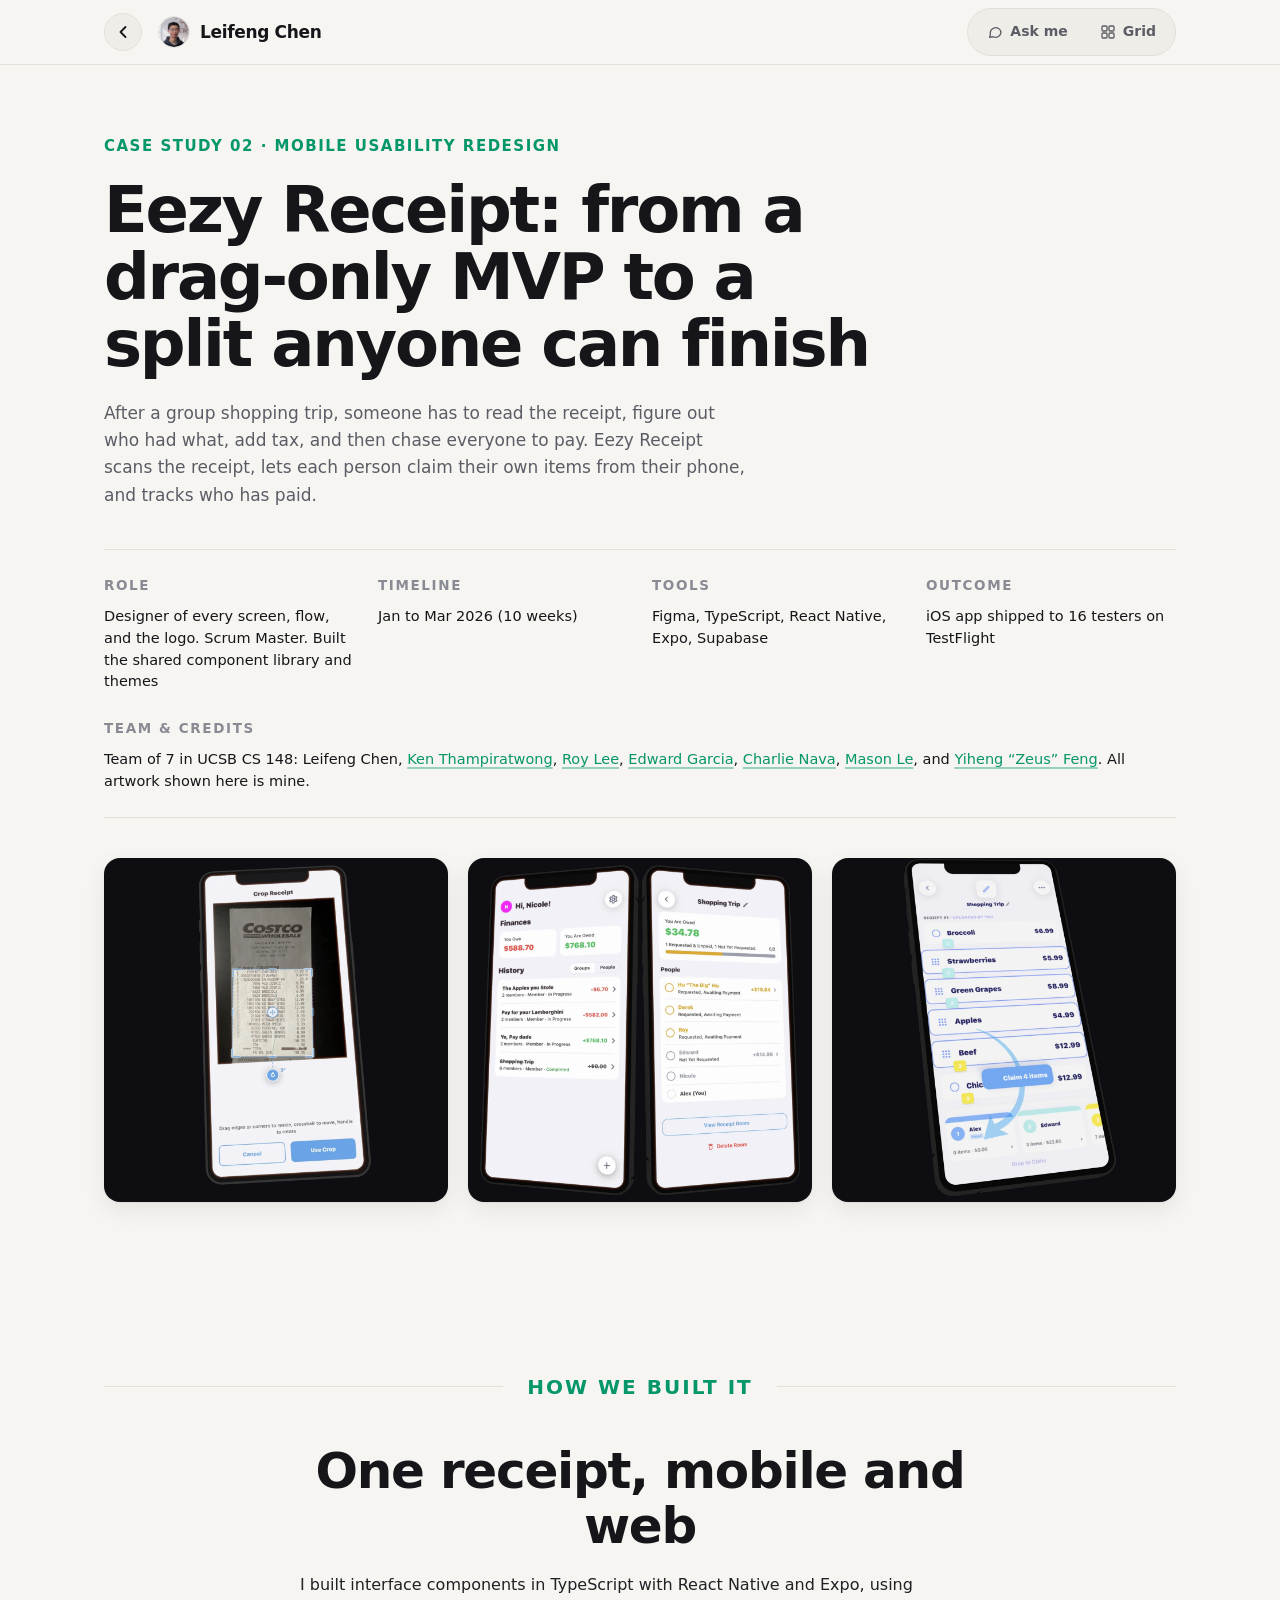
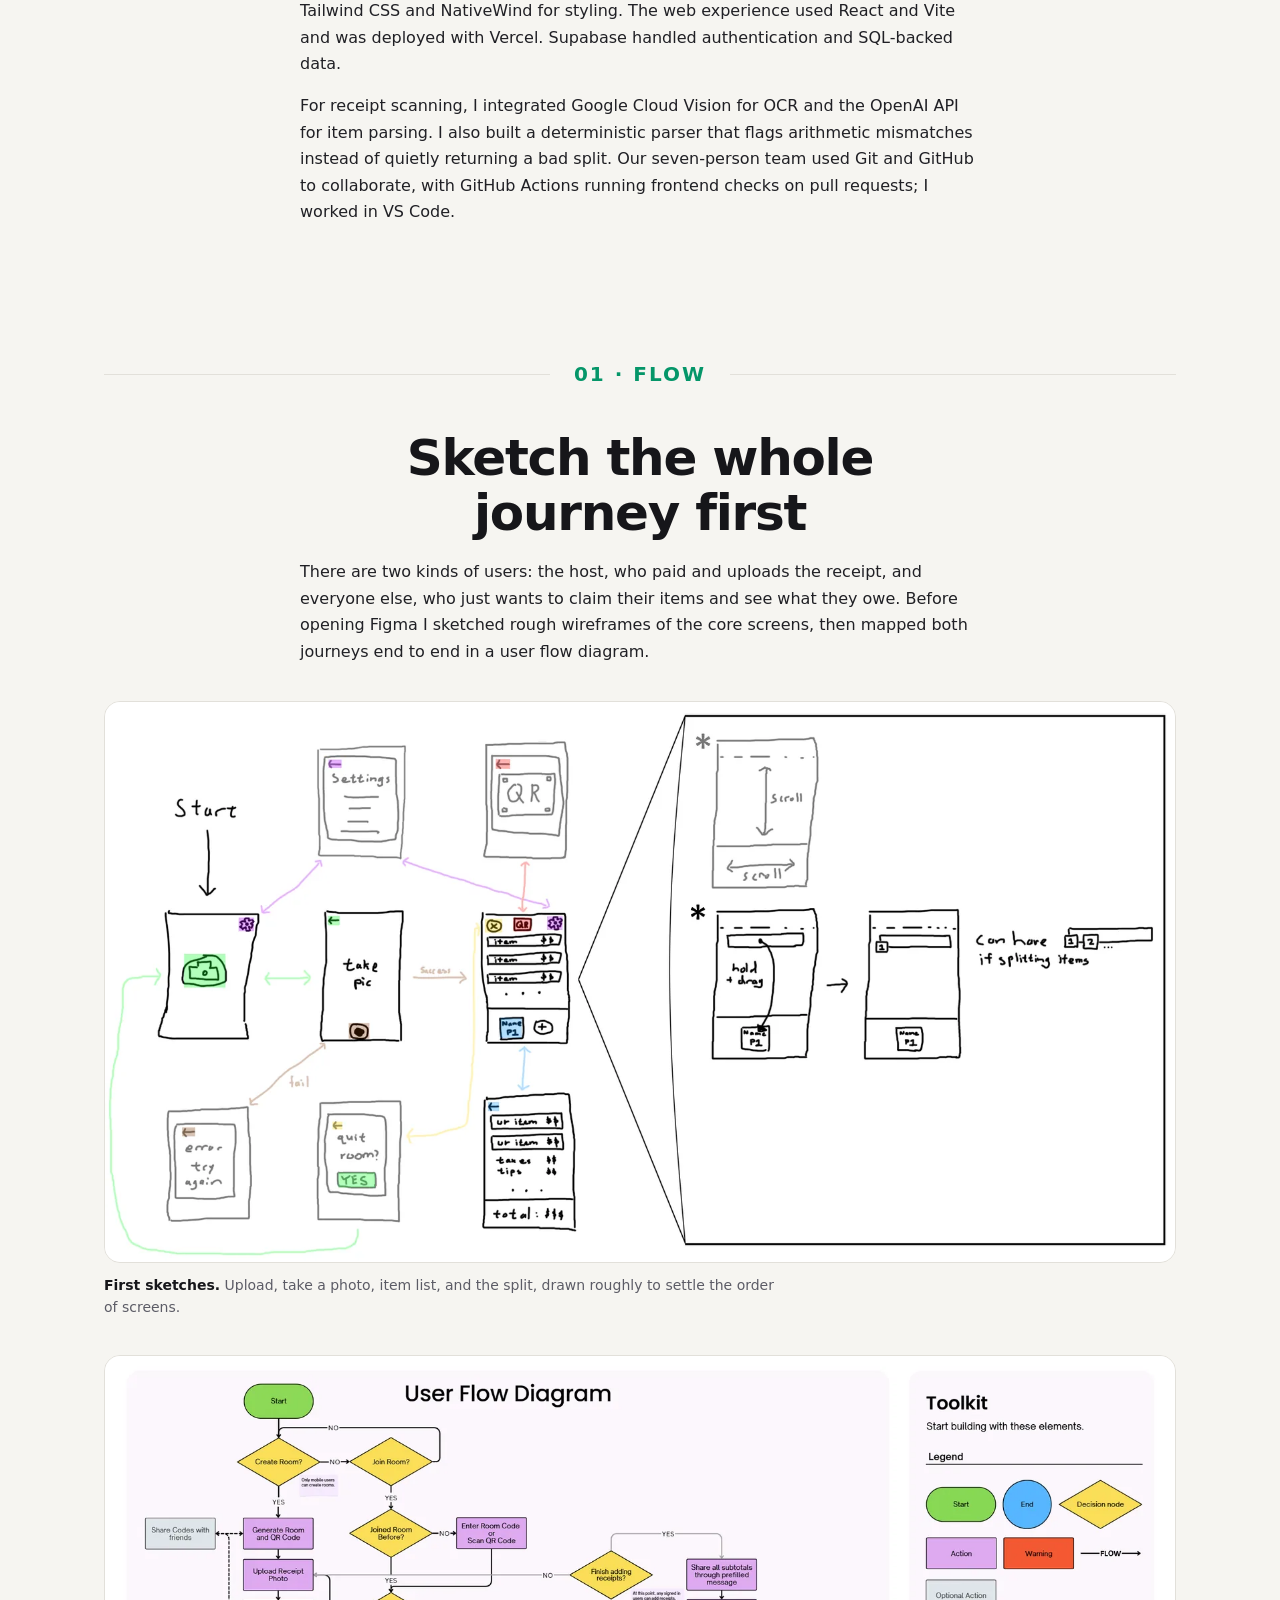
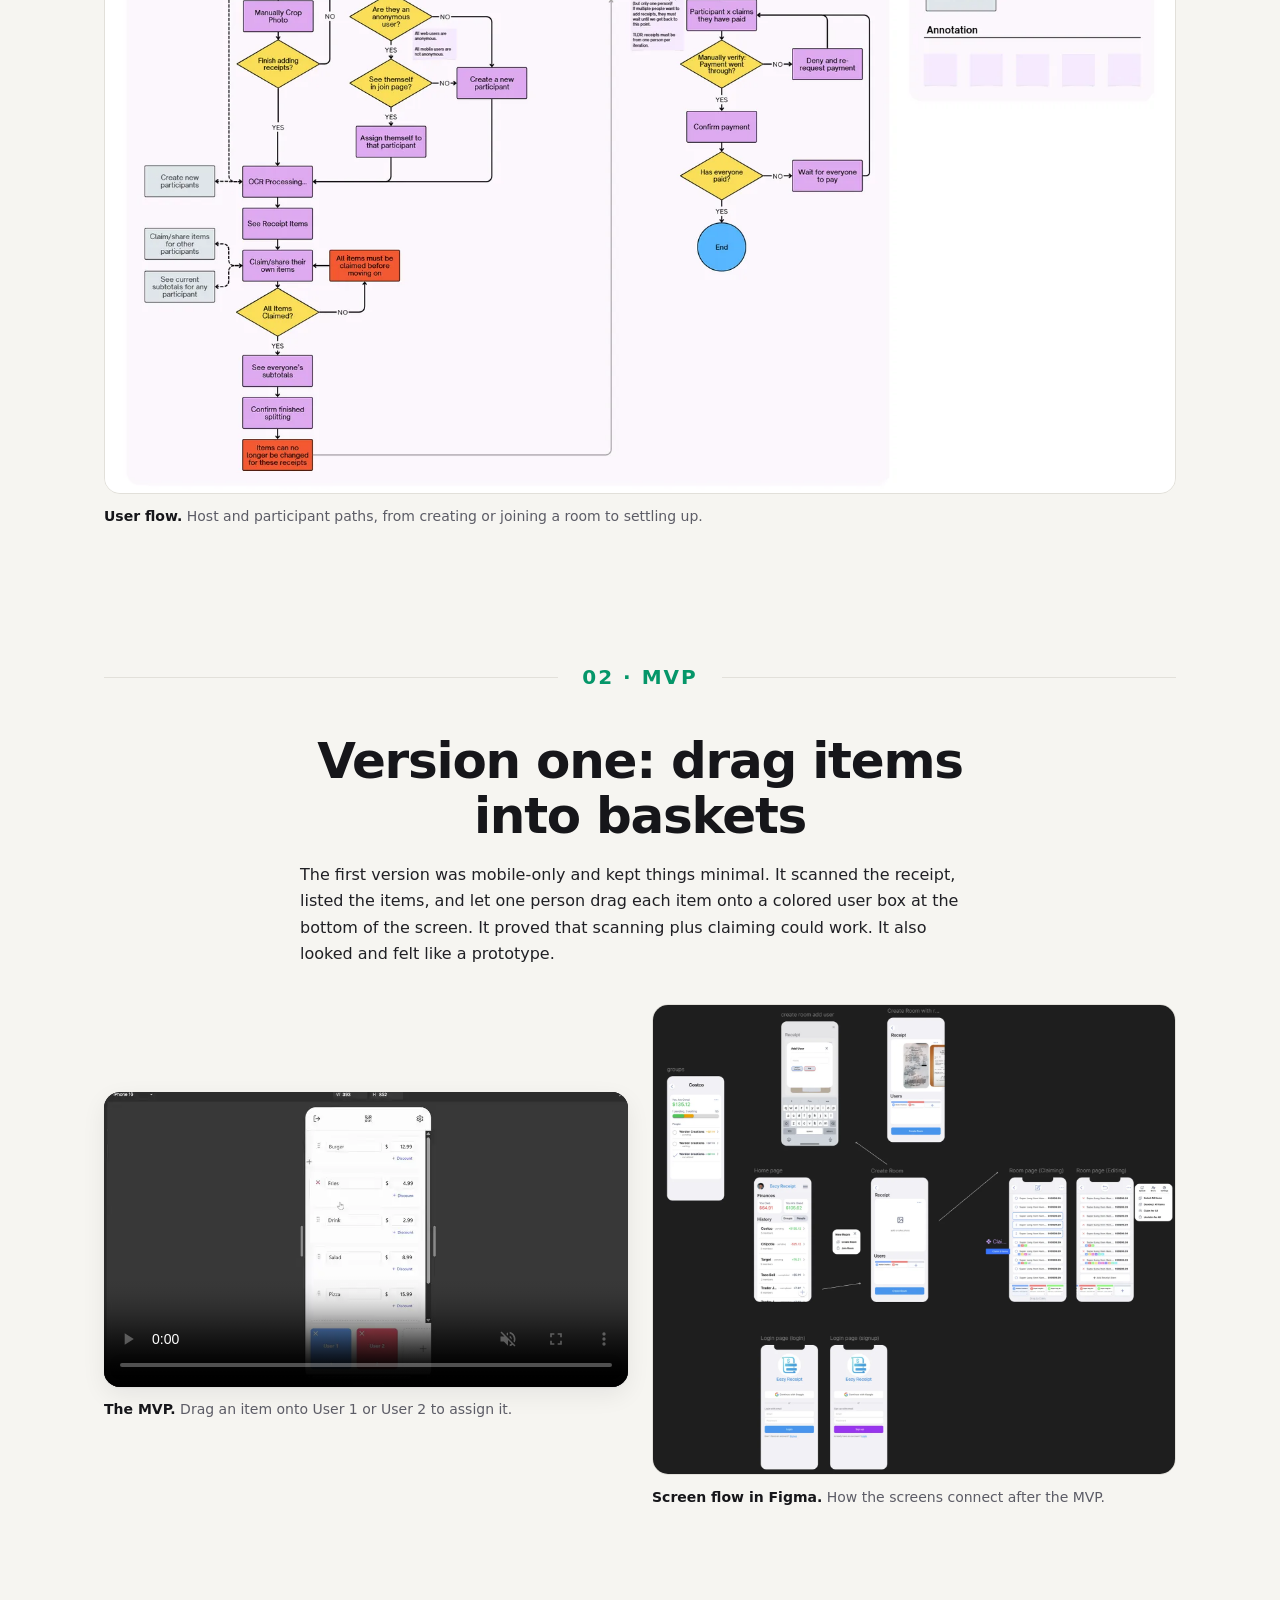
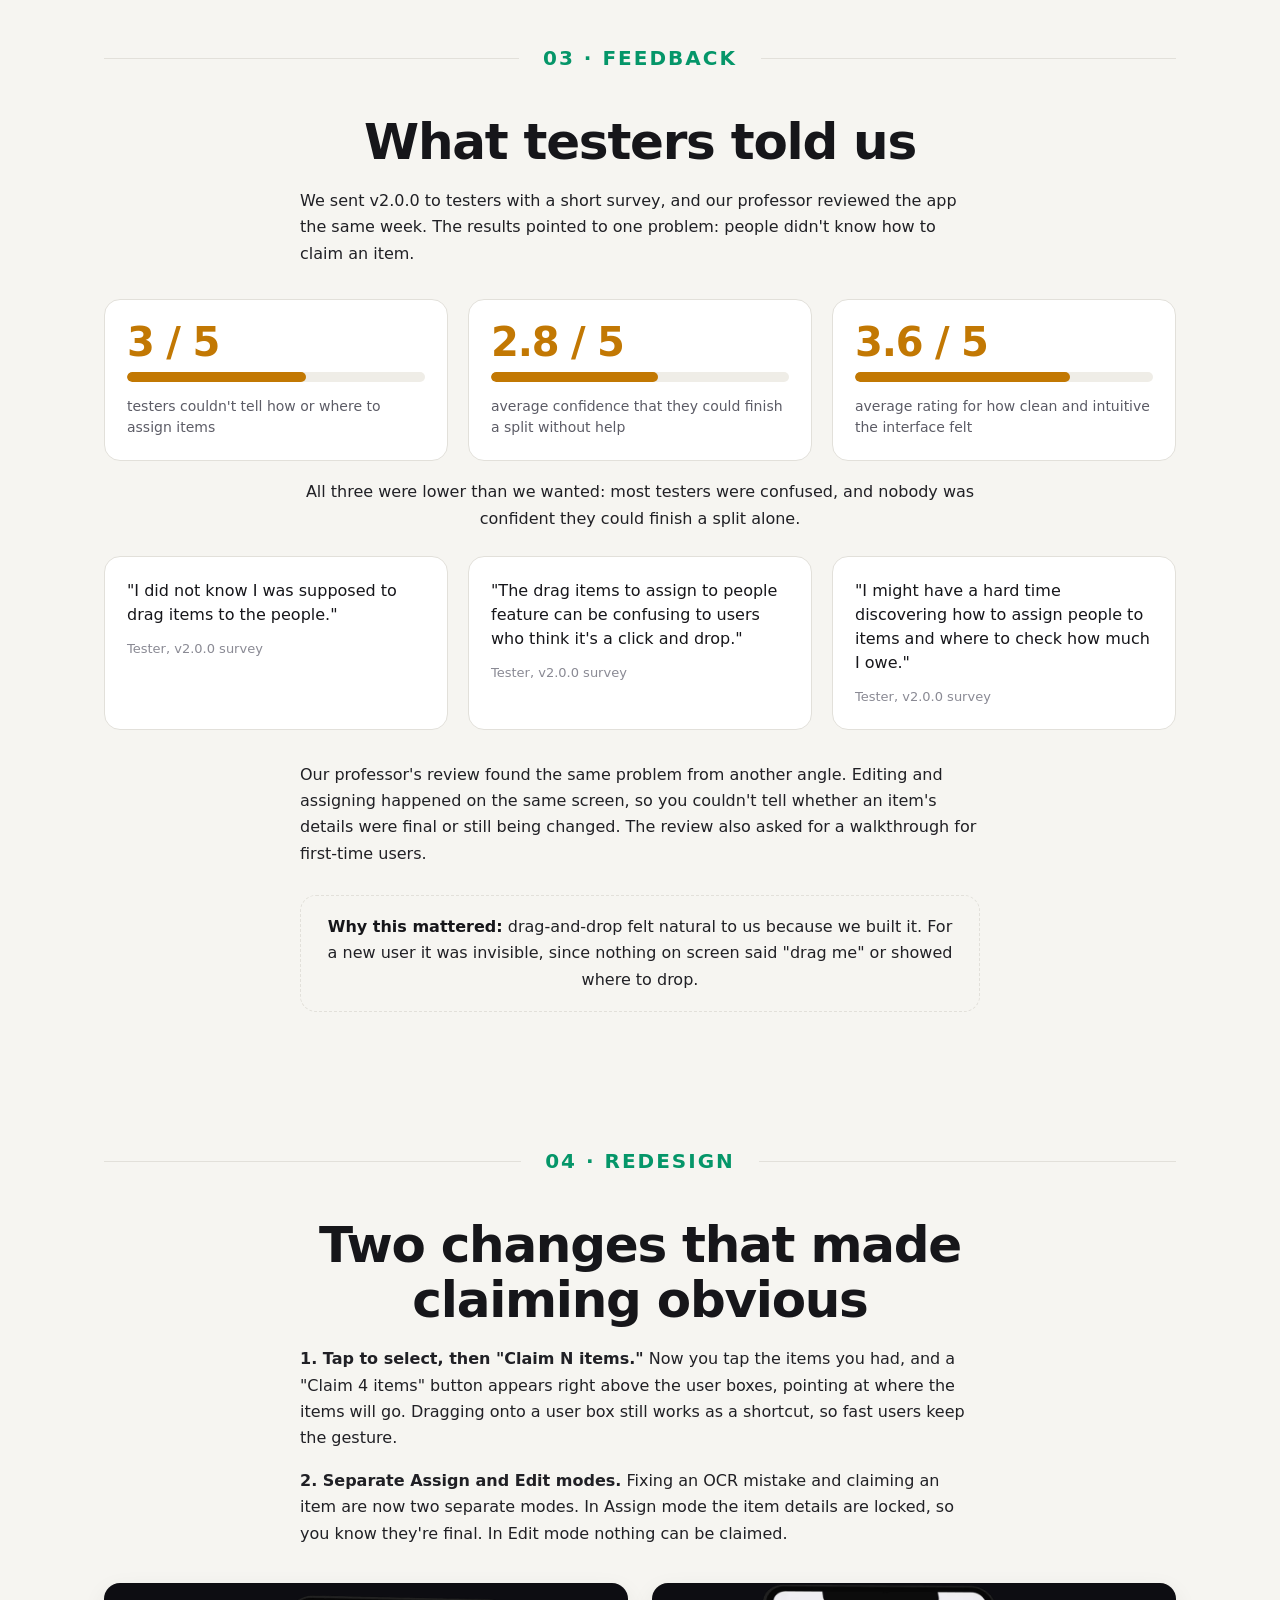
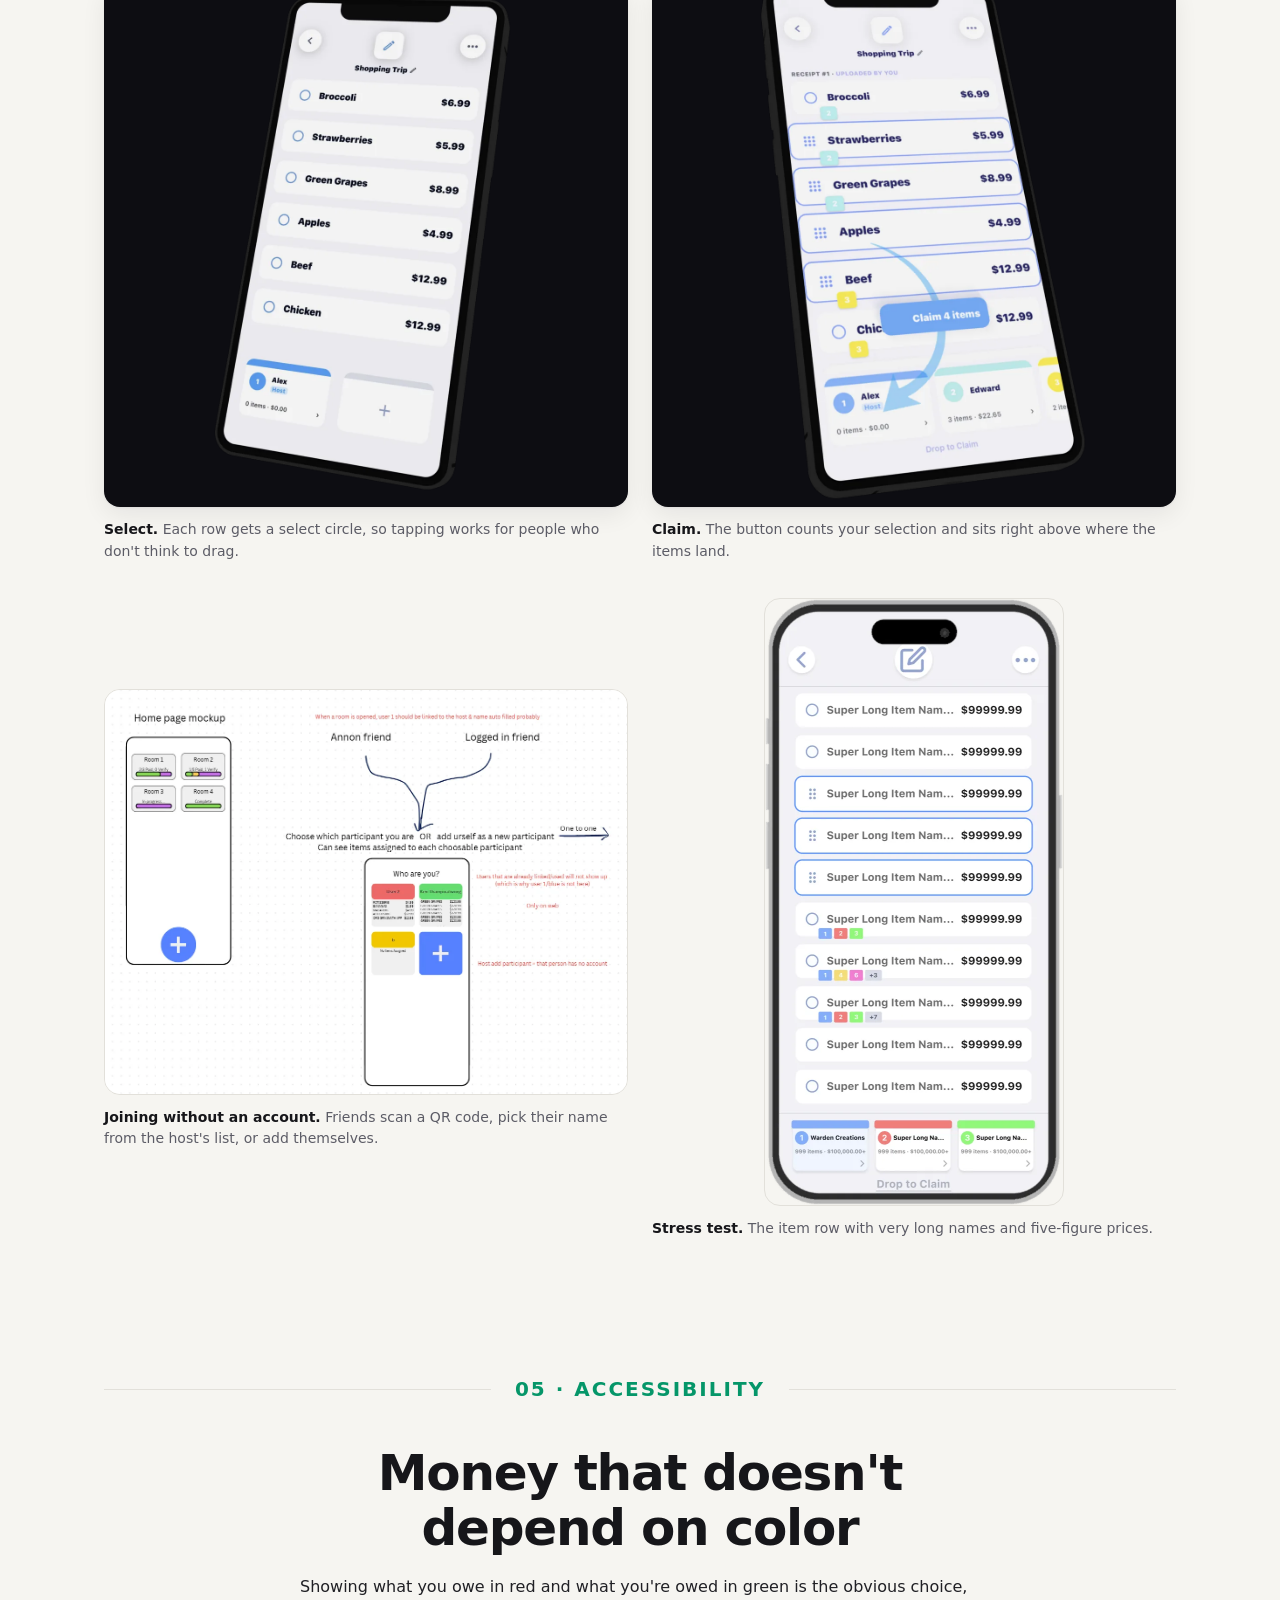
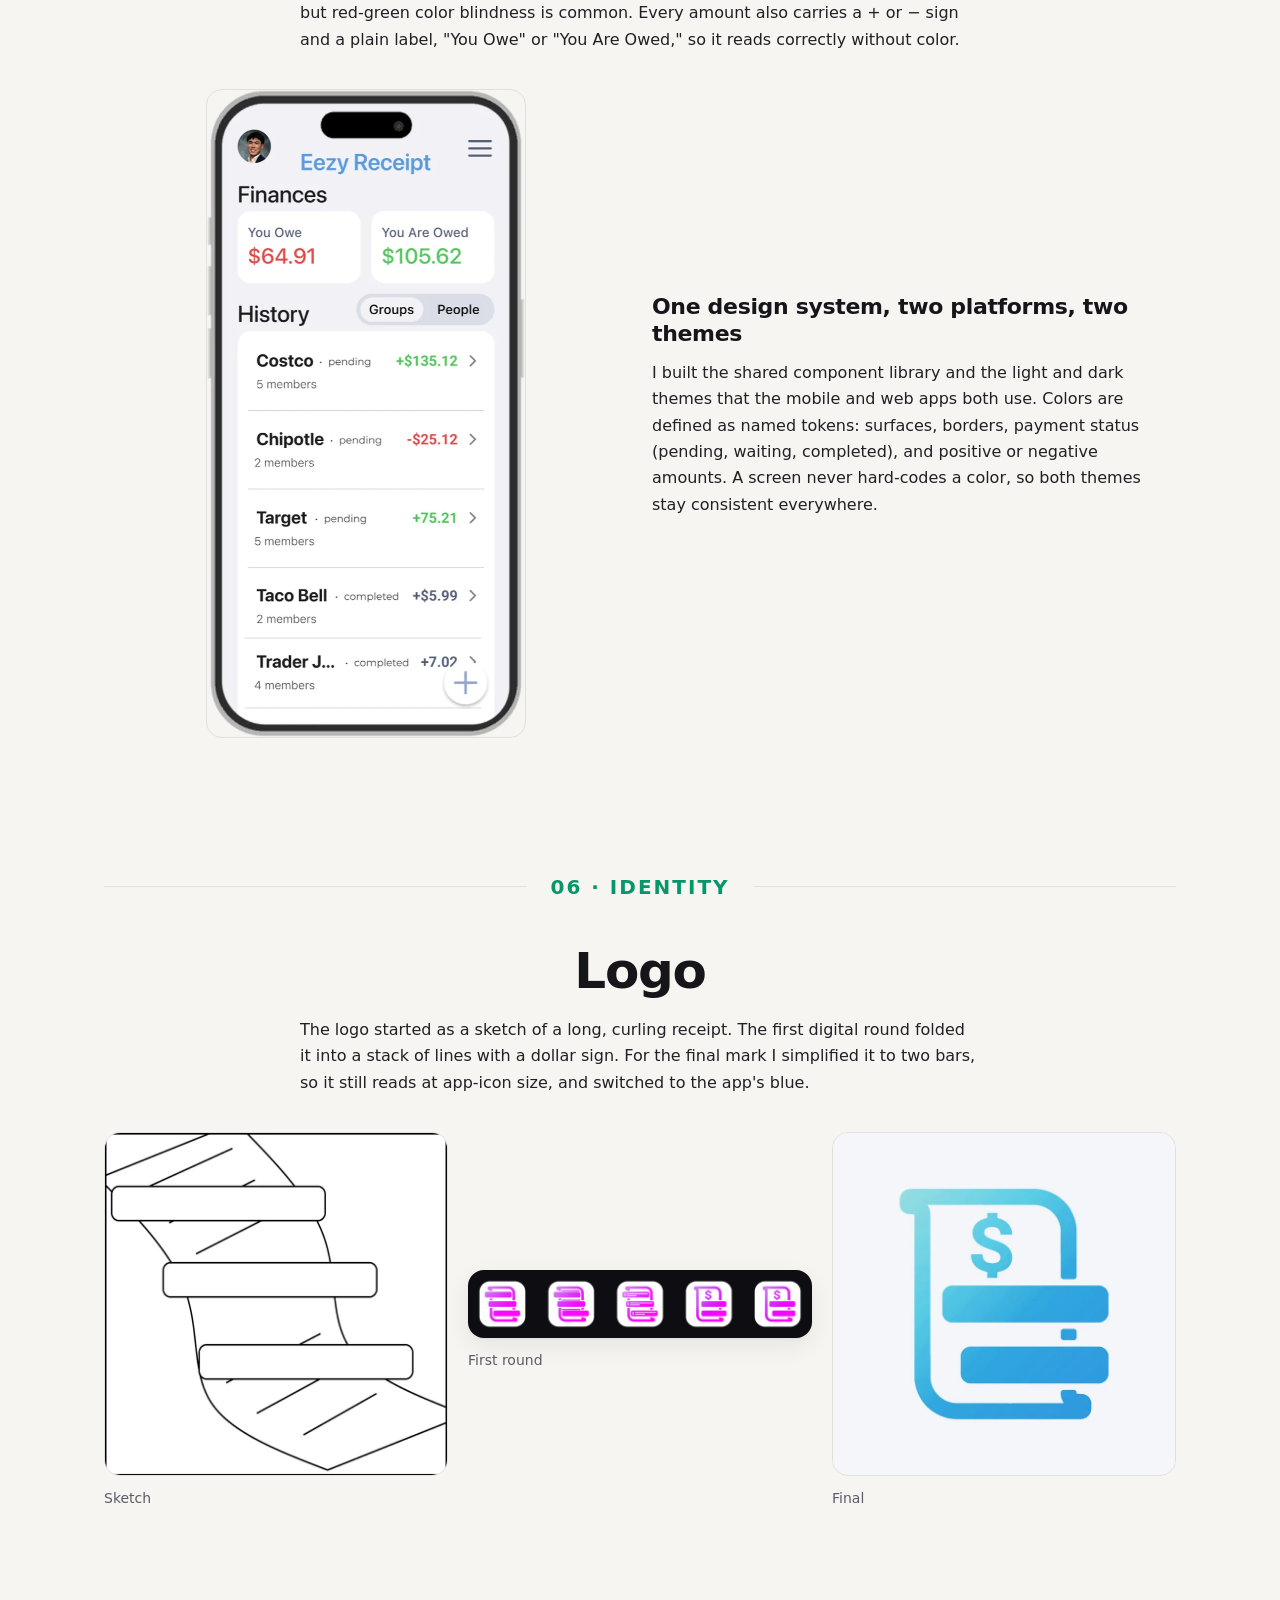
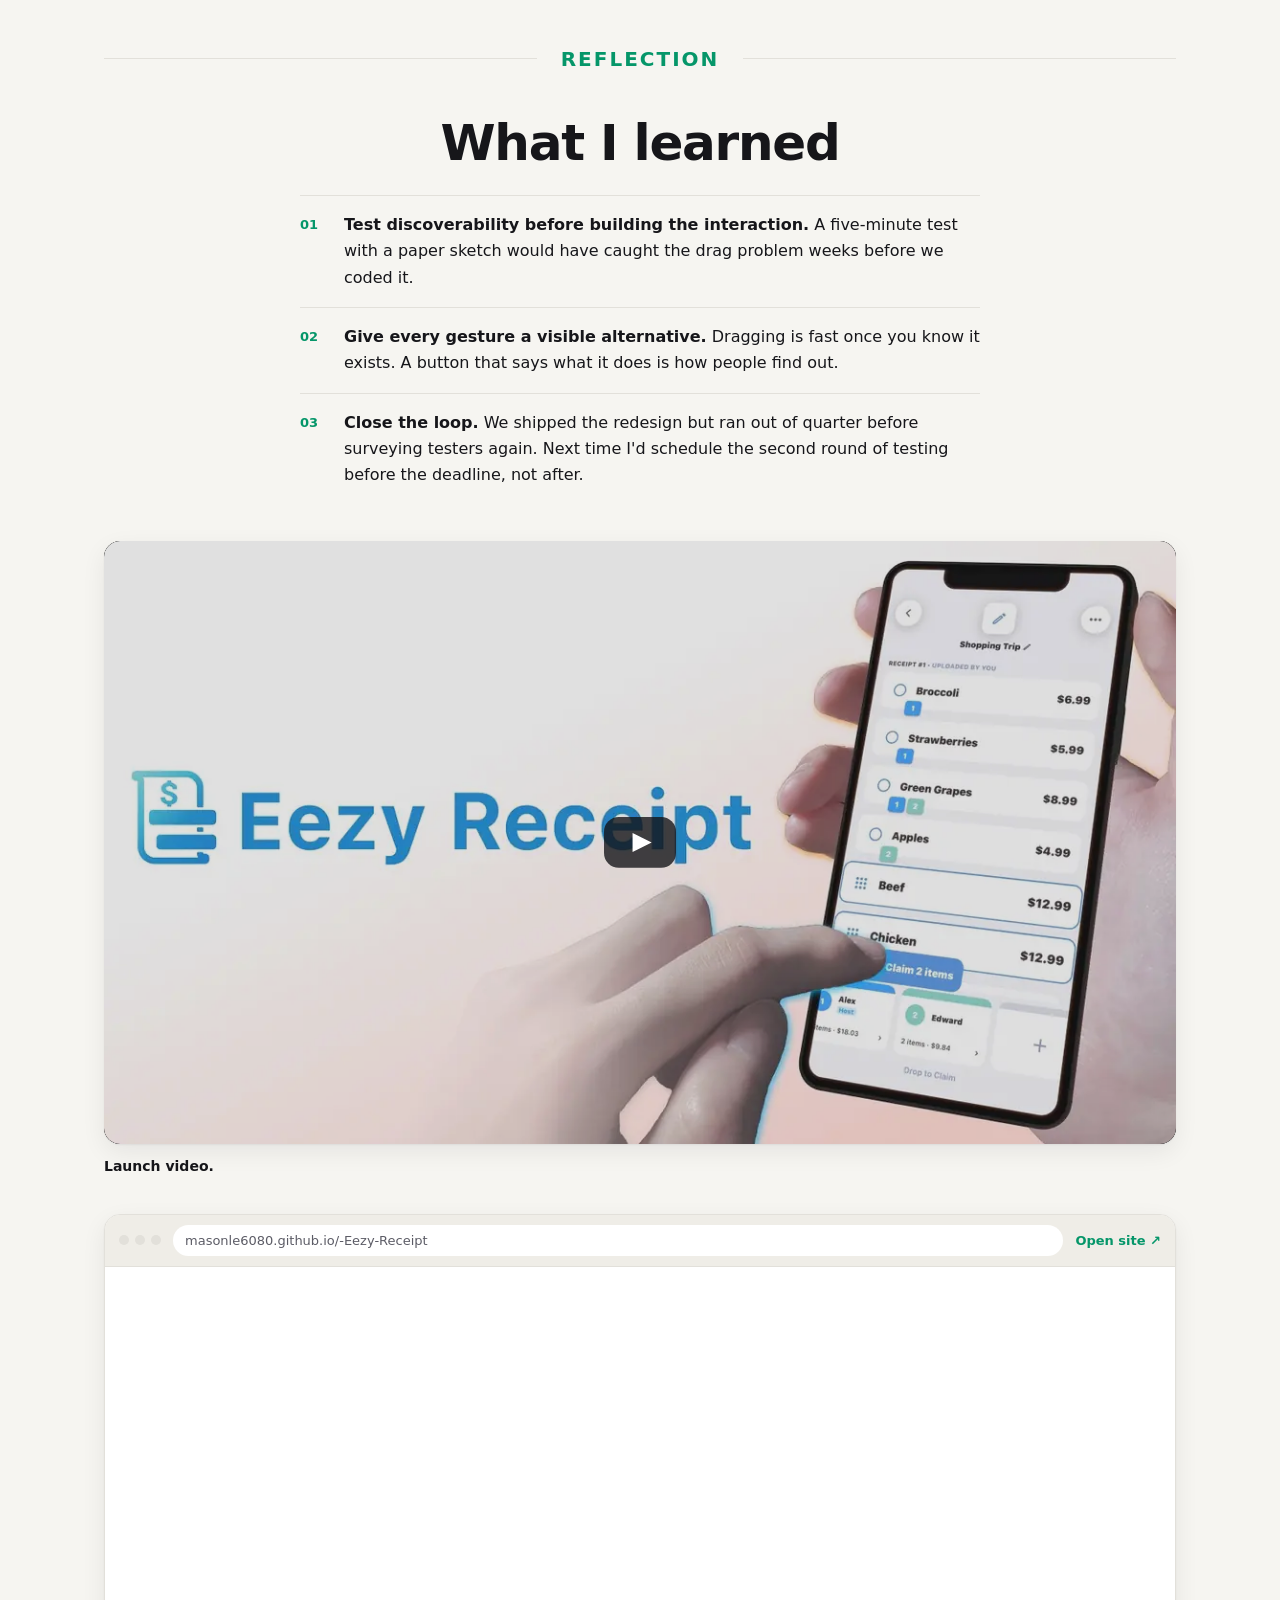
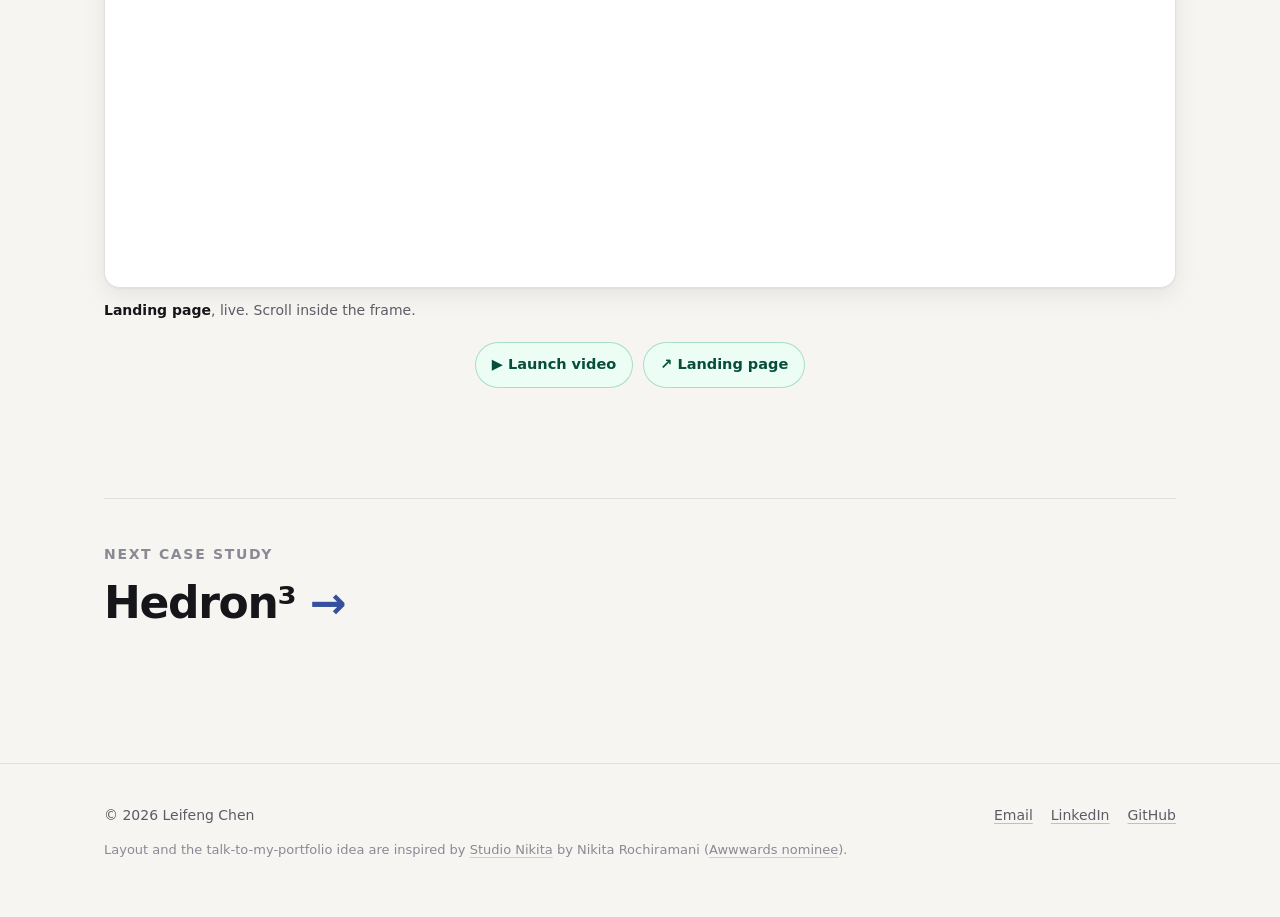
==== commit 6b9738a2: "feat: added better credits, better coloring, and locally saved chat" ====
--- a/eezy-receipt.html
+++ b/eezy-receipt.html
@@ -9,7 +9,7 @@
   <link rel="icon" type="image/webp" href="assets/img/me.webp?v=20260925c">
   <link rel="shortcut icon" type="image/webp" href="assets/img/me.webp?v=20260925c">
   <link rel="apple-touch-icon" href="assets/img/me.webp?v=20260925c">
-  <link rel="stylesheet" href="assets/style.css?v=20260926g">
+  <link rel="stylesheet" href="assets/style.css?v=20260927c">
 </head>
 <body class="theme-ez">
 <a class="skip" href="#main">Skip to content</a>
@@ -31,9 +31,10 @@
     <p class="lede">After a group shopping trip, someone has to read the receipt, figure out who had what, add tax, and then chase everyone to pay. Eezy Receipt scans the receipt, lets each person claim their own items from their phone, and tracks who has paid.</p>
     <dl class="meta">
       <div><dt>Role</dt><dd>Designer of every screen, flow, and the logo. Scrum Master. Built the shared component library and themes</dd></div>
-      <div><dt>Team</dt><dd>7 students, UCSB CS 148</dd></div>
       <div><dt>Timeline</dt><dd>Jan to Mar 2026 (10 weeks)</dd></div>
-      <div><dt>Shipped</dt><dd>iOS app to 16 testers on TestFlight</dd></div>
+      <div><dt>Tools</dt><dd>Figma, TypeScript, React Native, Expo, Supabase</dd></div>
+      <div><dt>Outcome</dt><dd>iOS app shipped to 16 testers on TestFlight</dd></div>
+      <div class="meta-wide"><dt>Team &amp; credits</dt><dd>Team of 7 in UCSB CS 148: Leifeng Chen, <a href="https://www.linkedin.com/in/kenthampiratwong" target="_blank" rel="noopener noreferrer">Ken Thampiratwong</a>, <a href="https://github.com/roy-lee7473" target="_blank" rel="noopener noreferrer">Roy Lee</a>, <a href="https://github.com/ELEXG" target="_blank" rel="noopener noreferrer">Edward Garcia</a>, <a href="https://github.com/gupperfisher" target="_blank" rel="noopener noreferrer">Charlie Nava</a>, <a href="https://www.linkedin.com/in/mason-le-68b75a274" target="_blank" rel="noopener noreferrer">Mason Le</a>, and <a href="https://github.com/1274613951" target="_blank" rel="noopener noreferrer">Yiheng “Zeus” Feng</a>. All artwork shown here is mine.</dd></div>
     </dl>
     <div class="grid-3" style="margin-top:40px">
       <figure class="fig dark"><img src="assets/img/ez/screen-1.webp" alt="Crop Receipt screen framing a Costco receipt photo" width="1200" height="1200"></figure>
@@ -162,7 +163,7 @@
     <div class="link-chips"><a href="https://youtu.be/tGaxgyy-COs" target="_blank" rel="noopener">▶ Launch video</a><a href="https://masonle6080.github.io/-Eezy-Receipt/" target="_blank" rel="noopener">↗ Landing page</a></div>
   </section>
 
-  <a class="next" href="hedron.html"><small>Next case study</small><span>Hedron³</span></a>
+  <a class="next theme-hd" href="hedron.html"><small>Next case study</small><span>Hedron³</span></a>
 </main>
 
 <footer class="site-footer">
@@ -172,6 +173,6 @@
     <span class="credit">Layout and the talk-to-my-portfolio idea are inspired by <a href="https://www.studio-nikita.com/" target="_blank" rel="noopener noreferrer">Studio Nikita</a> by Nikita Rochiramani (<a href="https://www.awwwards.com/sites/studio-nikita" target="_blank" rel="noopener noreferrer">Awwwards nominee</a>).</span>
   </div>
 </footer>
-<script src="assets/site.js?v=20260926g"></script>
+<script src="assets/site.js?v=20260926i"></script>
 </body>
 </html>
--- a/assets/style.css
+++ b/assets/style.css
@@ -443,6 +443,7 @@
 }
 .meta dt { font-size: 13.5px; font-weight: 600; letter-spacing: .12em; text-transform: uppercase; color: var(--faint); margin-bottom: 10px; }
 .meta dd { margin: 0; font-size: 14.5px; line-height: 1.5; }
+.meta .meta-wide { grid-column: 1 / -1; } /* Team & credits: names and links need the full width */
 .cover { margin: 40px 0 0; border-radius: calc(var(--radius) + 6px); overflow: hidden; box-shadow: var(--shadow); background: #0d0d12; }
 .cover .video-frame { border-radius: 0; box-shadow: none; }
 .cover + .link-chips { margin-top: 18px; }
@@ -523,6 +524,8 @@
 .next { margin-top: 110px; display: block; text-decoration: none; padding: 40px 0; border-top: 1px solid var(--line); }
 .next small { font-size: 14px; font-weight: 600; letter-spacing: .12em; text-transform: uppercase; color: var(--faint); }
 .next span { display: block; margin-top: 12px; font-size: clamp(28px, 4vw, 44px); font-weight: 700; letter-spacing: -.03em; line-height: 1.1; }
+/* The link carries the next study's theme-* class (e.g. class="next theme-ur"), so --accent here is that
+   study's color from the theme rules at the top of this file: change it there and the arrow follows. */
 .next span::after { content: " \2192"; color: var(--accent); }
 .more { display: inline-block; font-weight: 600; font-size: 15px; }
 .more::after { content: " \2192"; }
@@ -546,6 +549,7 @@
   .bento { grid-template-columns: 1fr 1fr; }
   .tile-ur { grid-column: span 2; grid-row: span 2; }
   .tile-ez, .tile-hd, .tile-yt, .tile-wc { grid-column: span 1; grid-row: span 2; }
+  .tile-wc { grid-column: span 2; } /* last tile alone on its row: fill the width instead of leaving a gap */
 }
 @media (max-width: 600px) {
   .proof-grid { grid-template-columns: 1fr; }
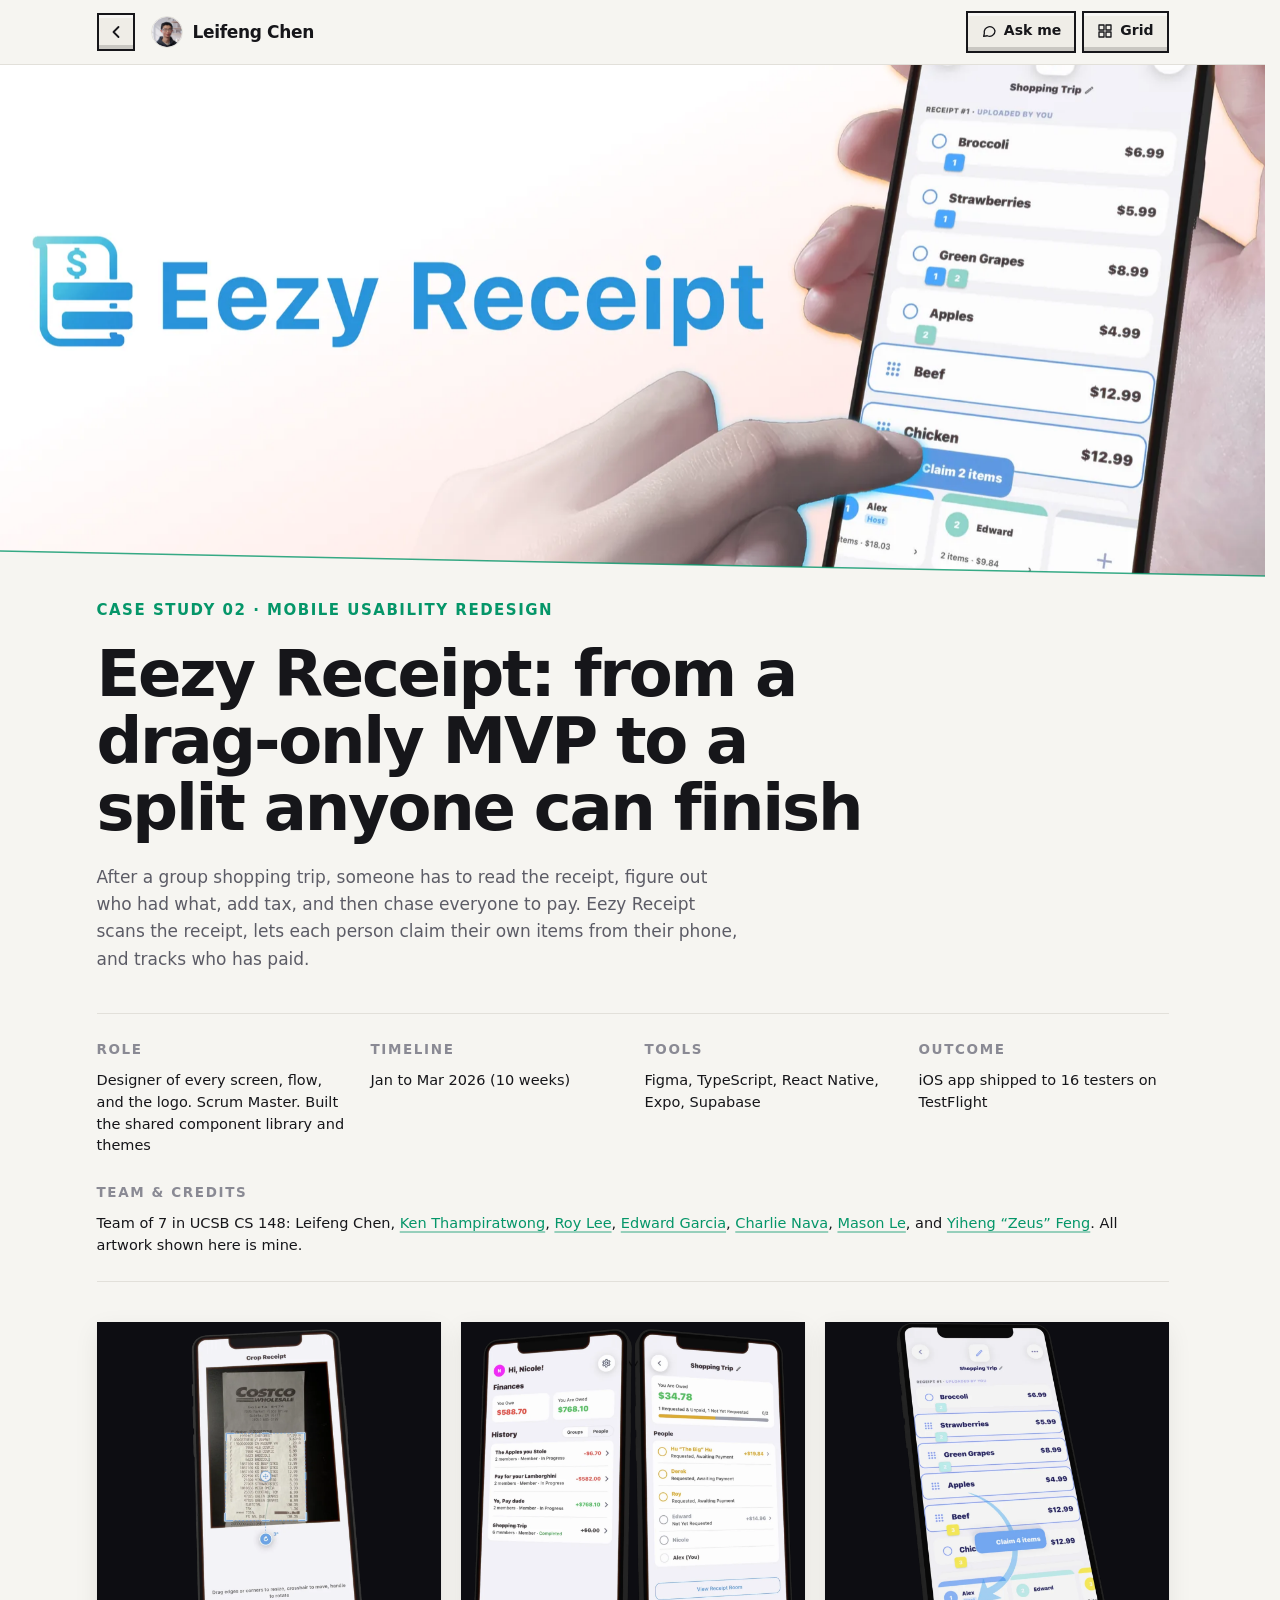
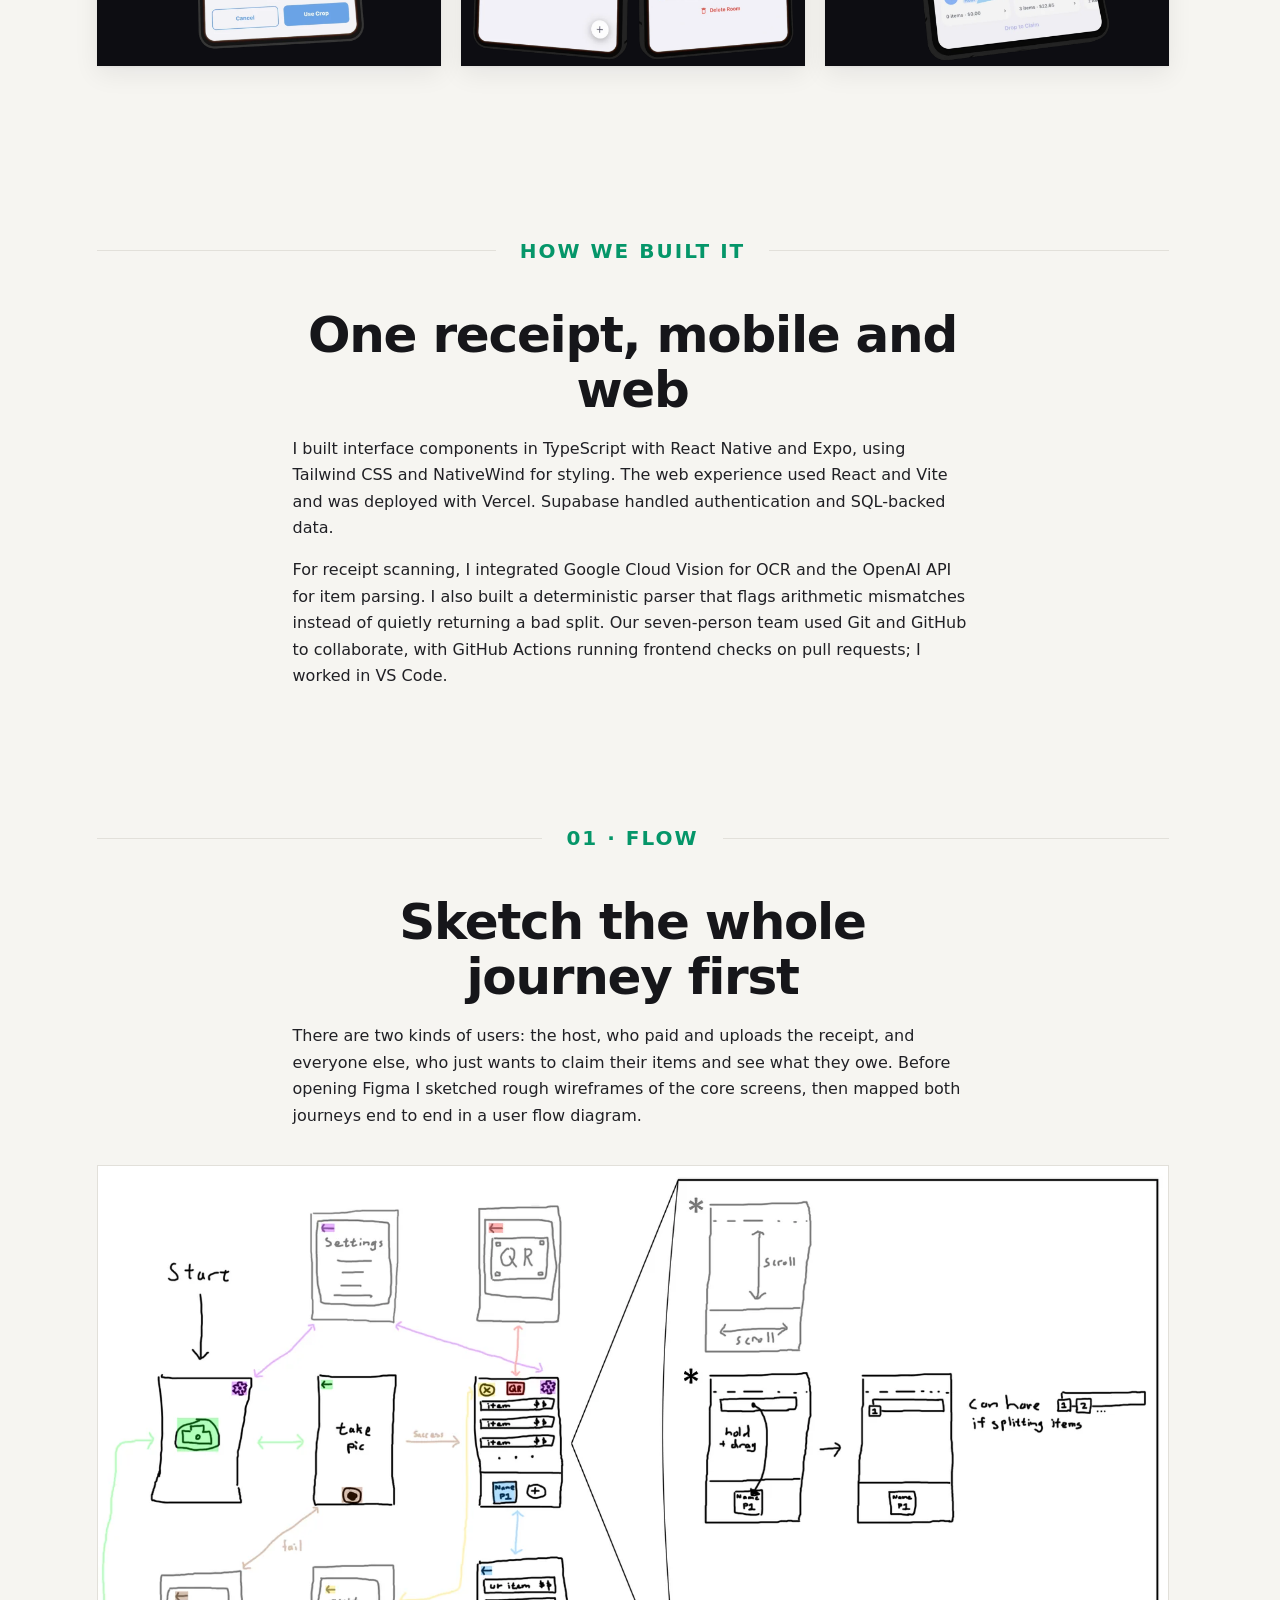
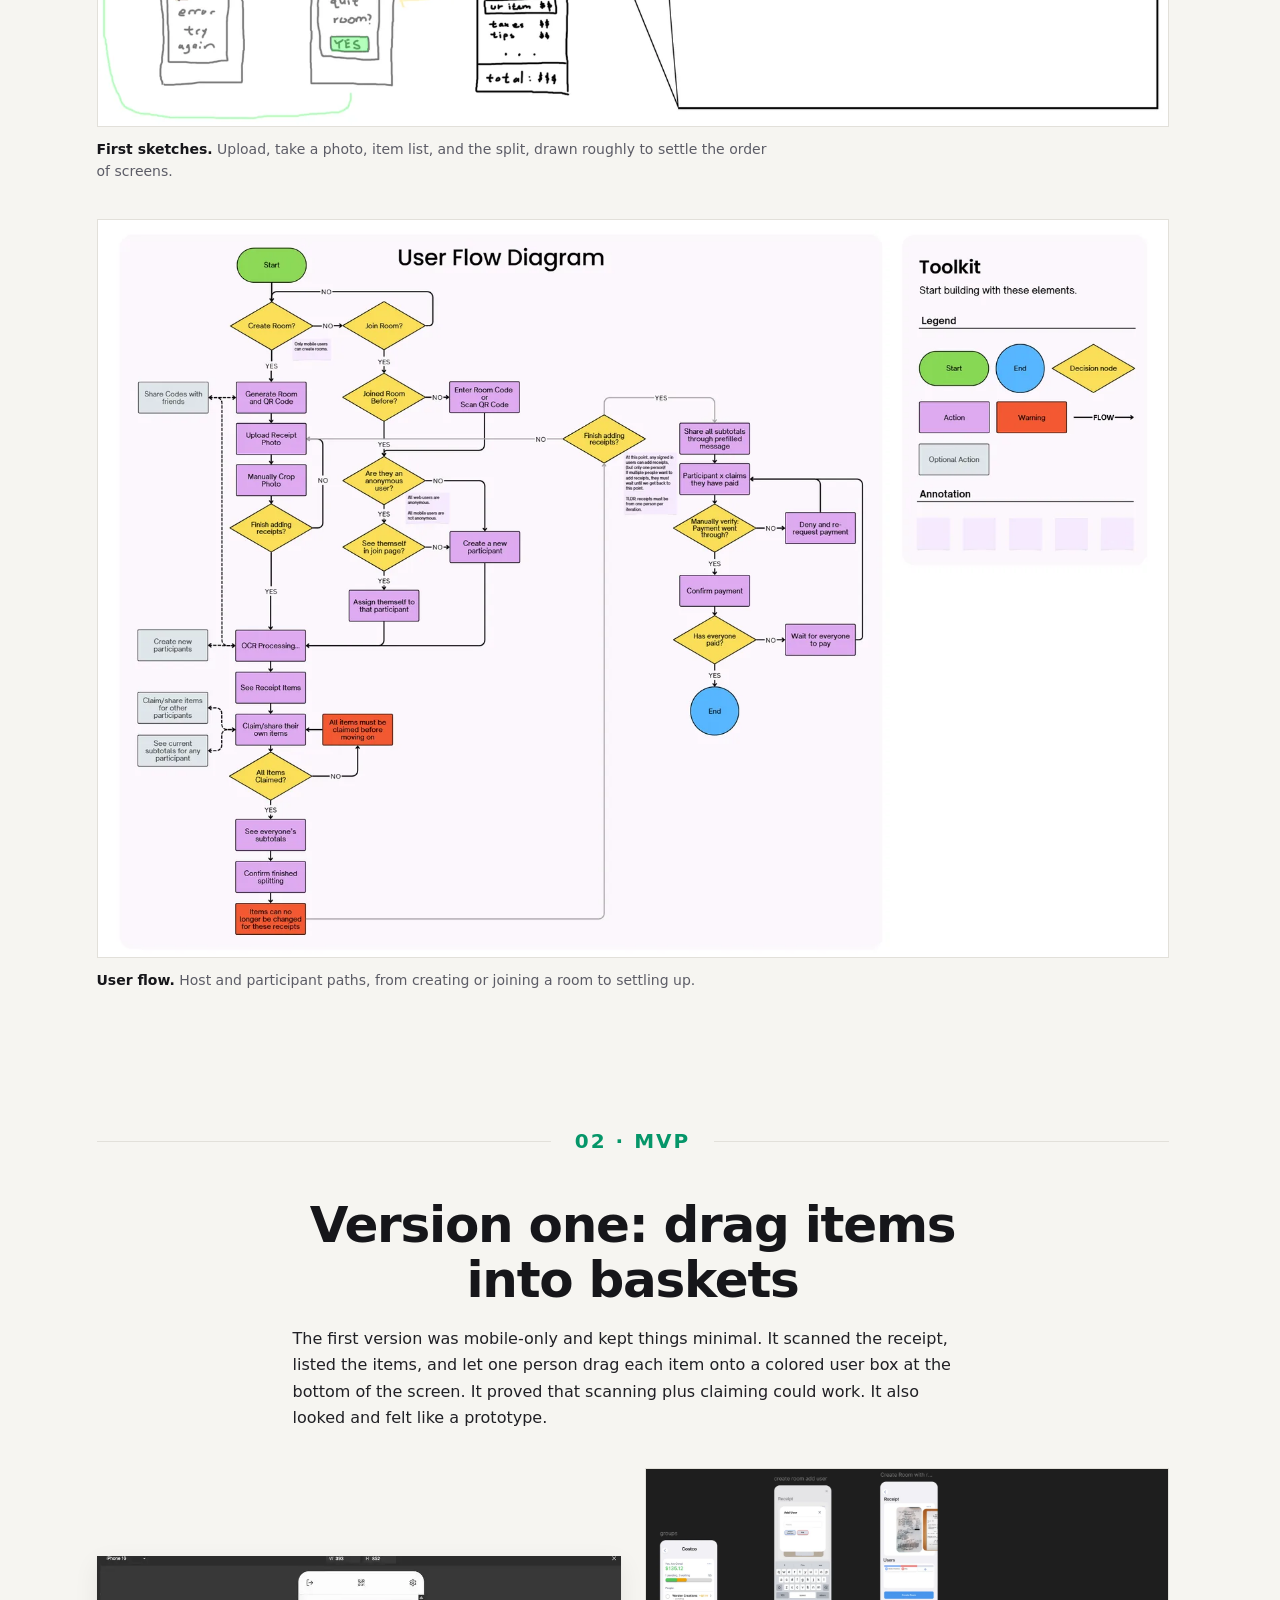
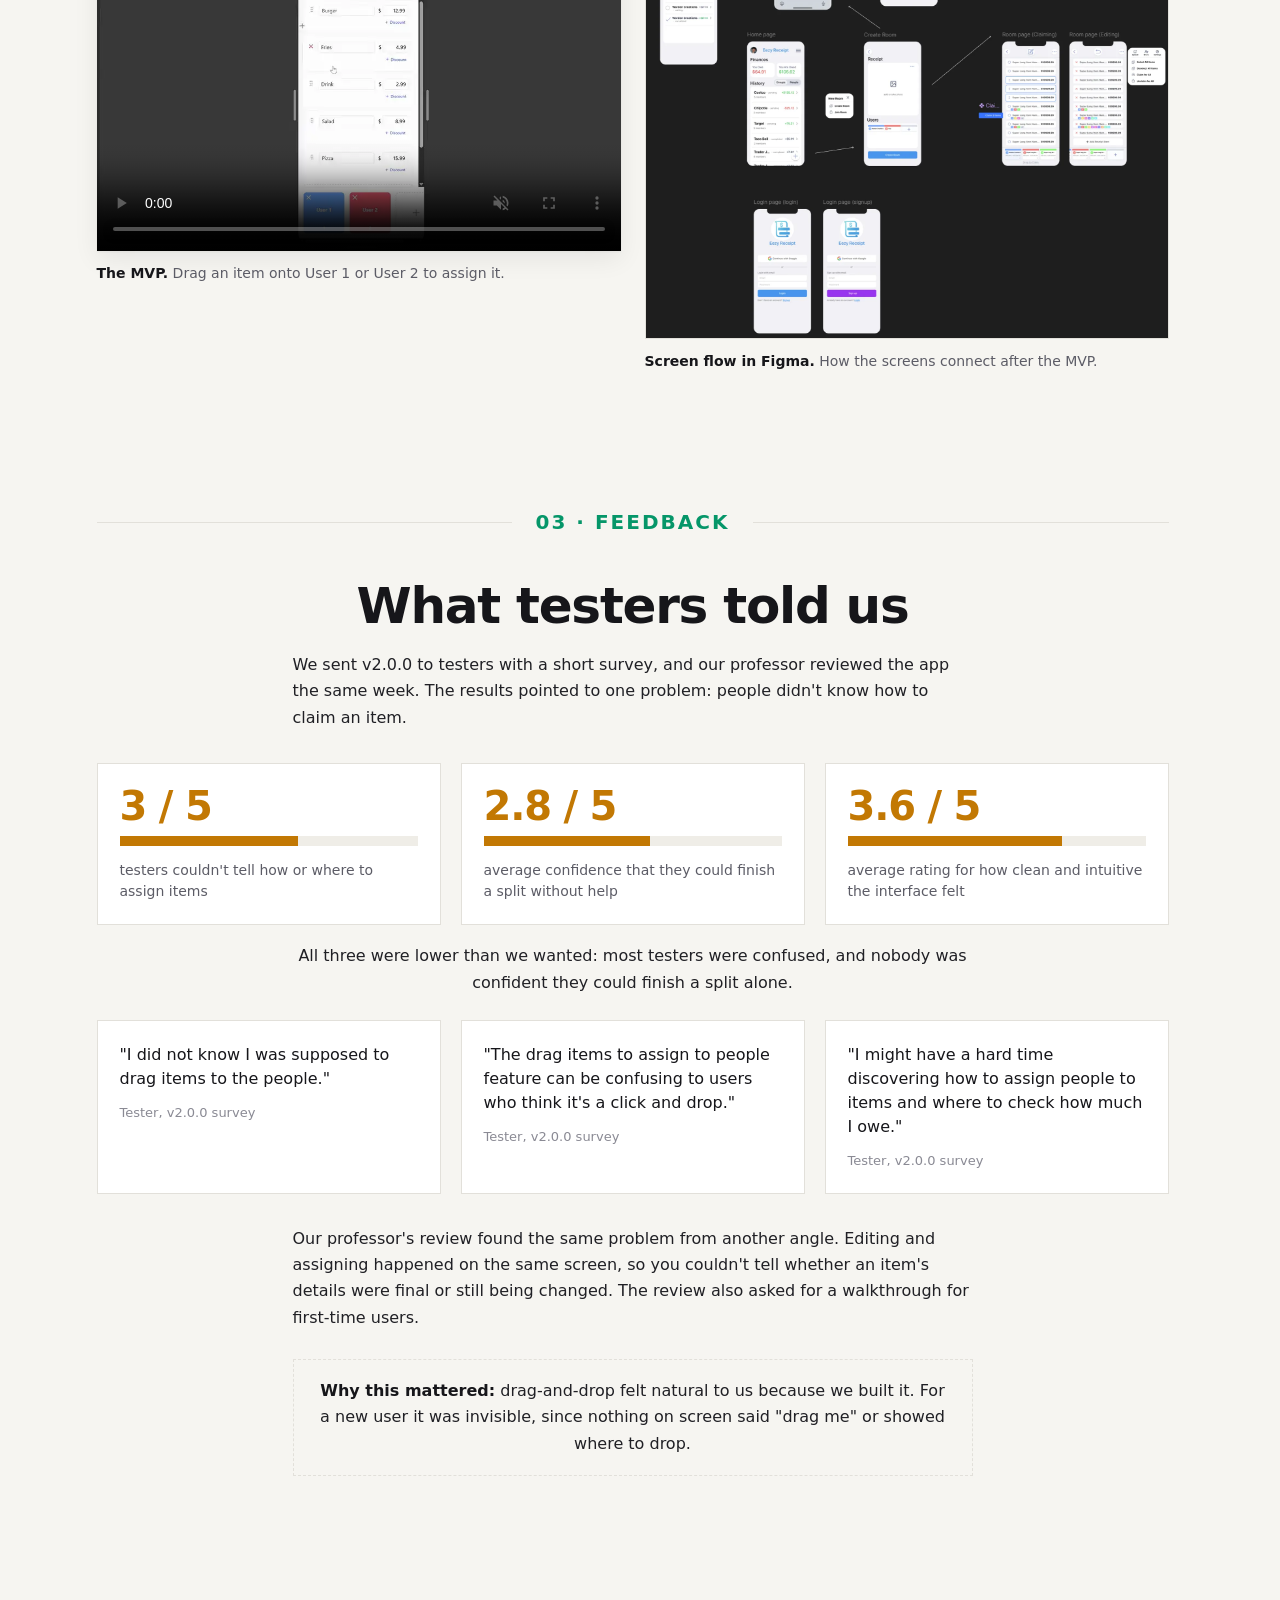
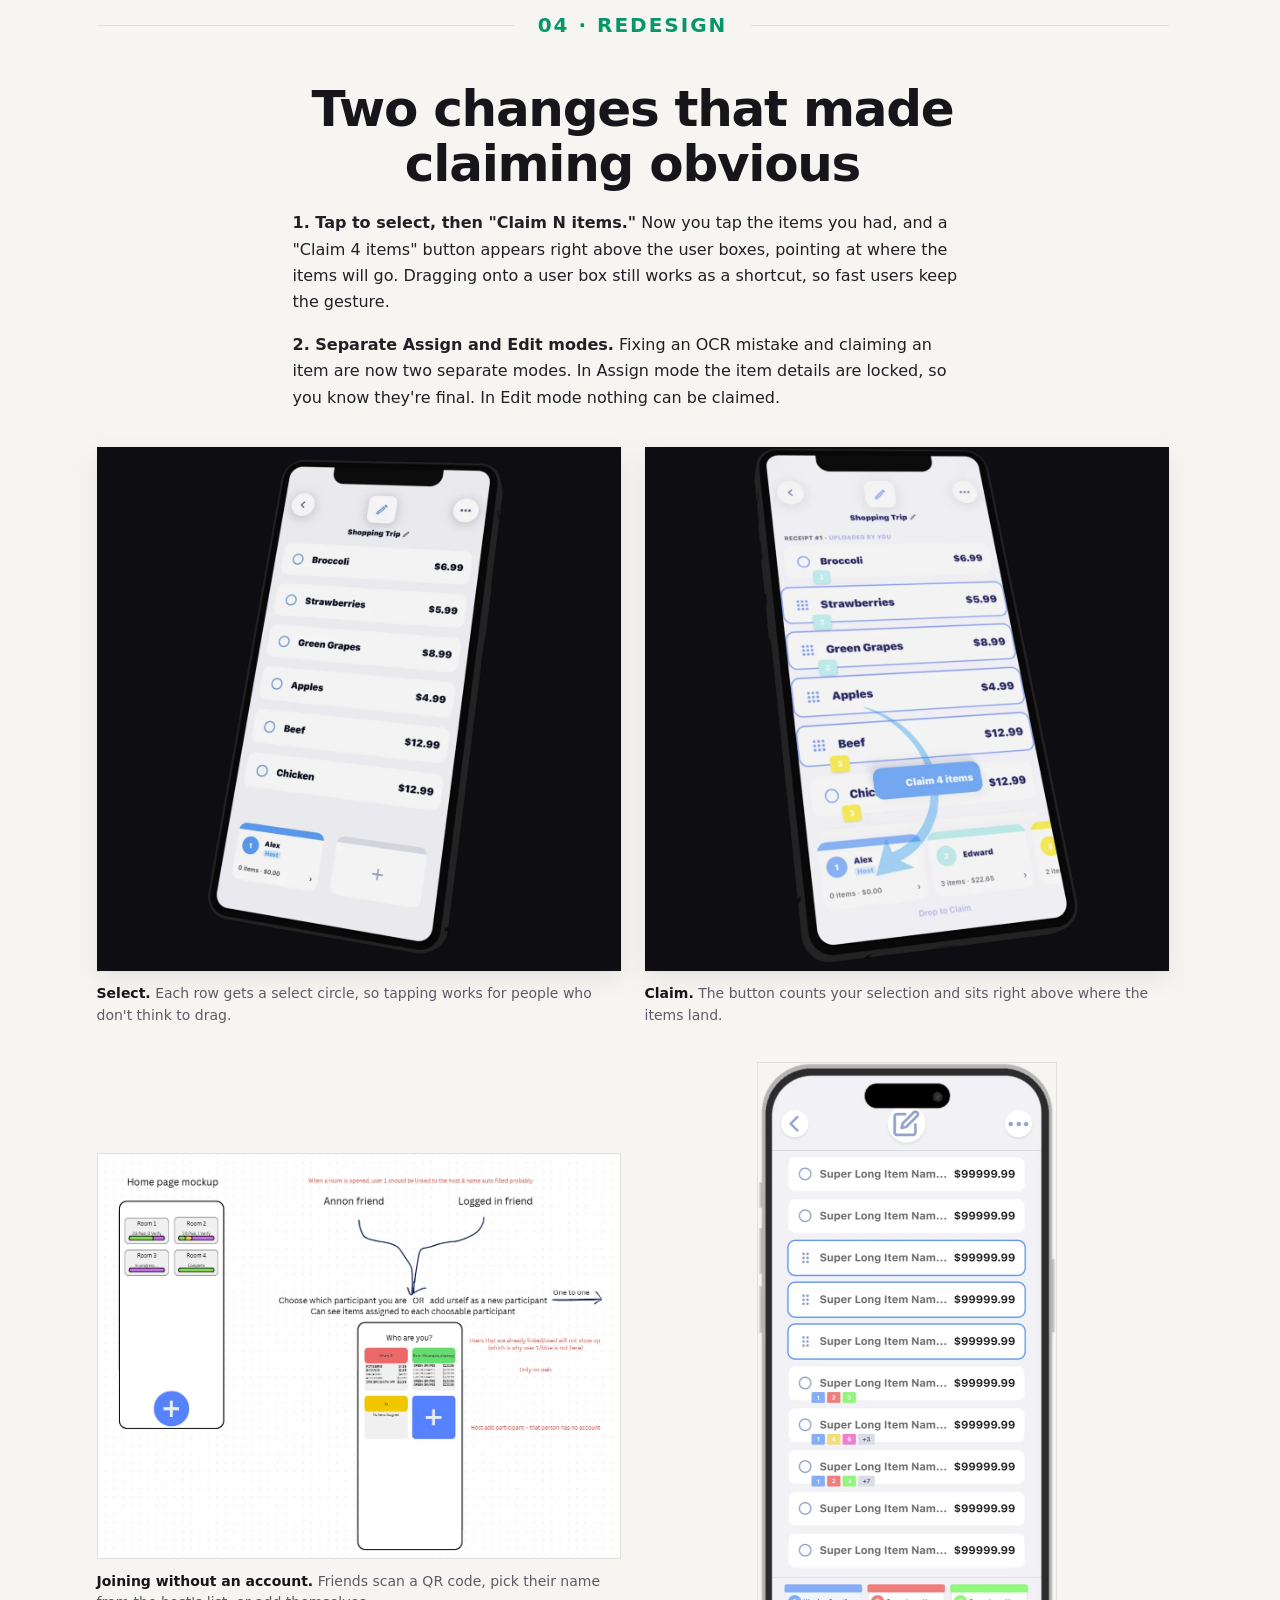
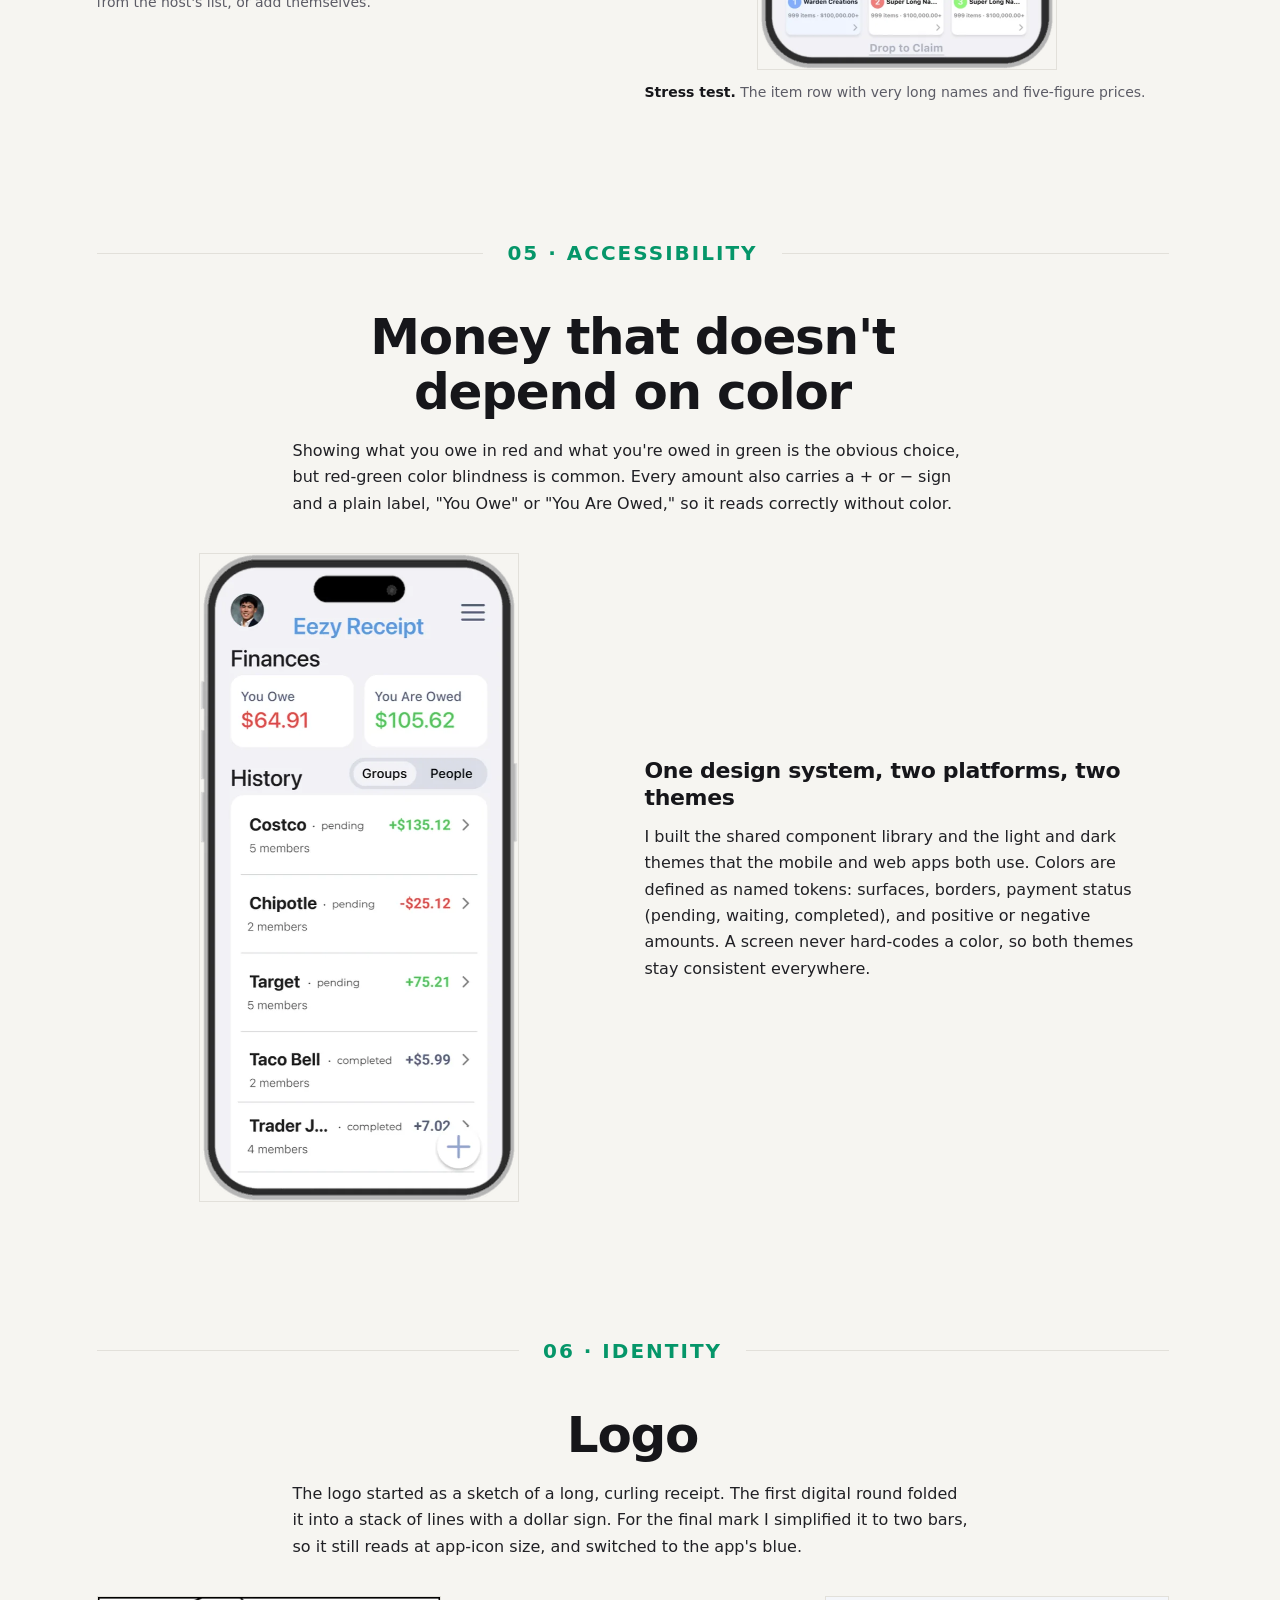
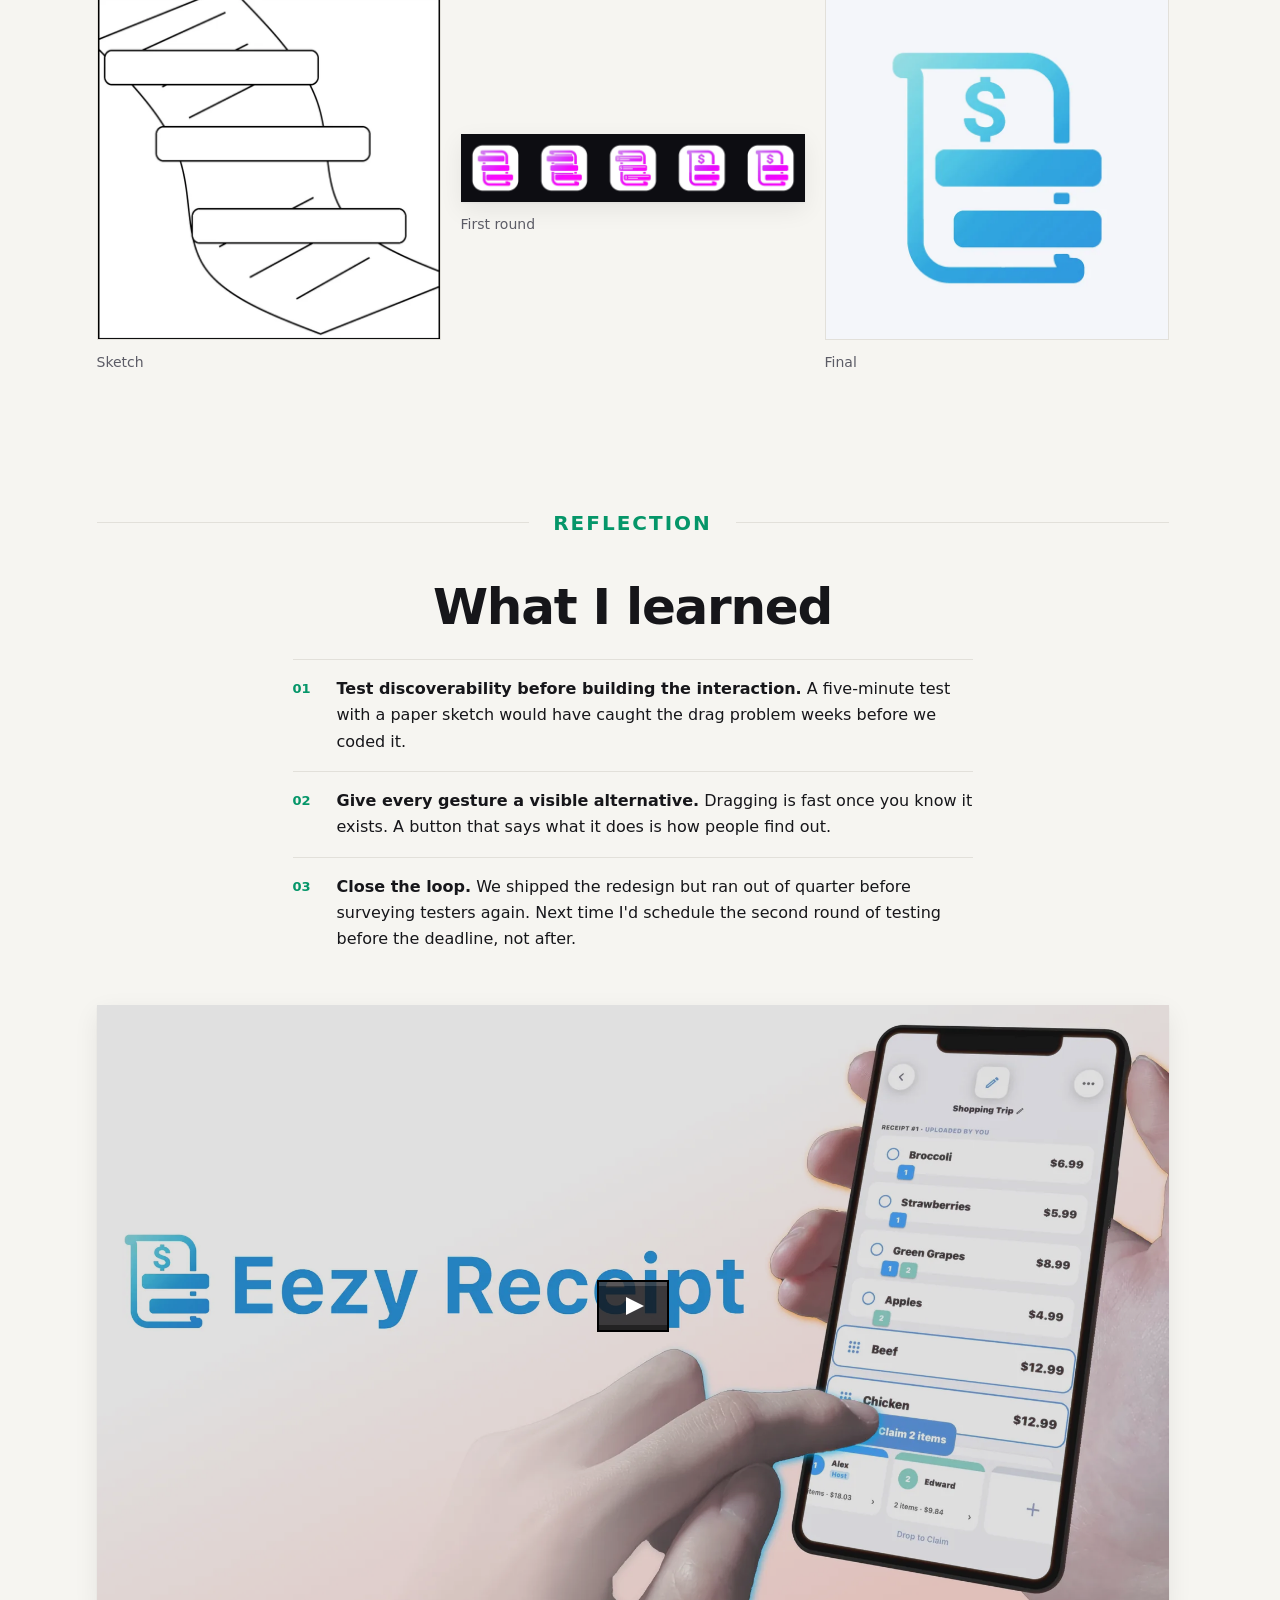
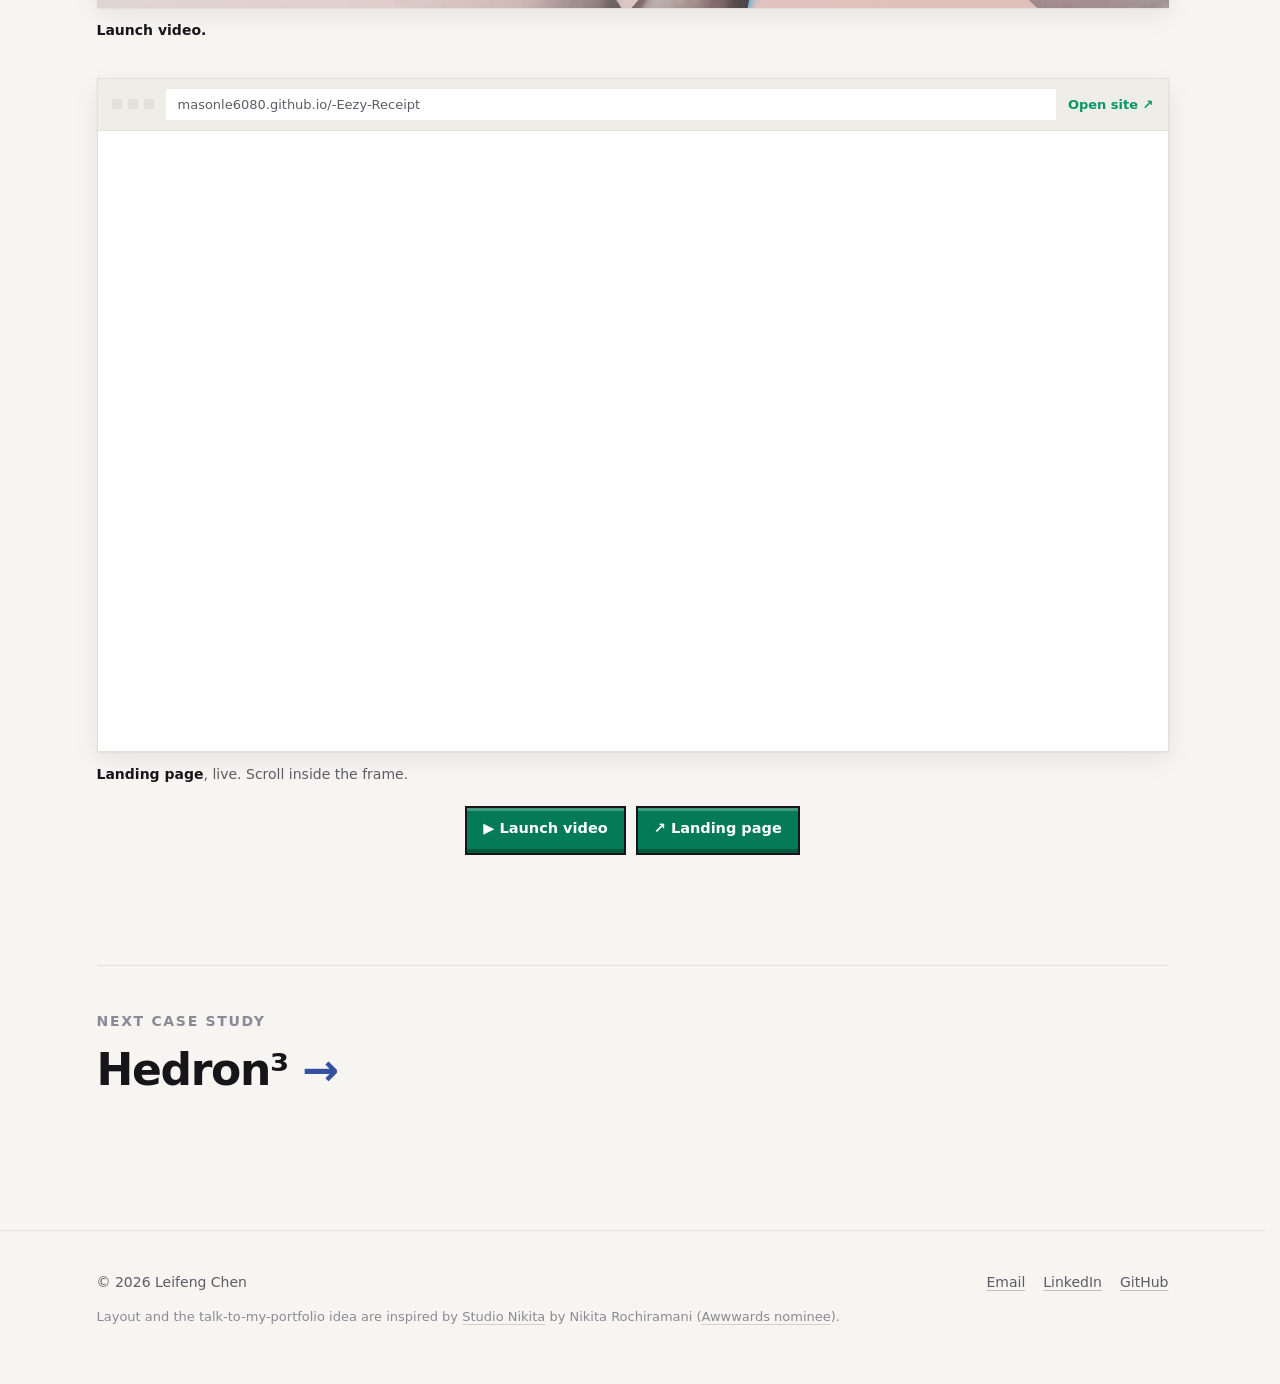
==== commit c2f00ab3: "feat: UI style overhaul" ====
--- a/eezy-receipt.html
+++ b/eezy-receipt.html
@@ -9,7 +9,11 @@
   <link rel="icon" type="image/webp" href="assets/img/me.webp?v=20260925c">
   <link rel="shortcut icon" type="image/webp" href="assets/img/me.webp?v=20260925c">
   <link rel="apple-touch-icon" href="assets/img/me.webp?v=20260925c">
-  <link rel="stylesheet" href="assets/style.css?v=20260927c">
+  <link rel="stylesheet" href="assets/style.css?v=20260929i">
+  <!-- Pages slide into each other in site order (style.css, "Page slides") -->
+  <style>@media (prefers-reduced-motion: no-preference) { @view-transition { navigation: auto; } }</style>
+  <!-- Hold the first frame until #page-end (after the scripts) is parsed, so the slide starts from the finished page -->
+  <link rel="expect" href="#page-end" blocking="render">
 </head>
 <body class="theme-ez">
 <a class="skip" href="#main">Skip to content</a>
@@ -19,10 +23,12 @@
     <a class="brand" href="./"><img class="mark" src="assets/img/me.webp?v=20260925c" alt="Leifeng Chen" width="32" height="32">Leifeng Chen</a>
     <nav class="view-toggle" aria-label="Switch view">
       <a href="./"><svg viewBox="0 0 24 24" fill="none" stroke="currentColor" stroke-width="2" stroke-linecap="round" stroke-linejoin="round" aria-hidden="true"><path d="M21 12a8 8 0 0 1-11.6 7.1L4 20l1-4.6A8 8 0 1 1 21 12z"/></svg><span>Ask me</span></a>
-      <a href="work.html"><svg viewBox="0 0 24 24" fill="none" stroke="currentColor" stroke-width="2" stroke-linejoin="round" aria-hidden="true"><rect x="3" y="3" width="7.5" height="7.5" rx="1.5"/><rect x="13.5" y="3" width="7.5" height="7.5" rx="1.5"/><rect x="3" y="13.5" width="7.5" height="7.5" rx="1.5"/><rect x="13.5" y="13.5" width="7.5" height="7.5" rx="1.5"/></svg><span>Grid</span></a>
+      <a href="work.html"><svg viewBox="0 0 24 24" fill="none" stroke="currentColor" stroke-width="2" stroke-linejoin="round" aria-hidden="true"><rect x="3" y="3" width="7.5" height="7.5" rx="0"/><rect x="13.5" y="3" width="7.5" height="7.5" rx="0"/><rect x="3" y="13.5" width="7.5" height="7.5" rx="0"/><rect x="13.5" y="13.5" width="7.5" height="7.5" rx="0"/></svg><span>Grid</span></a>
     </nav>
   </div>
 </header>
+
+<div class="cs-banner" style="--focus: 30% 50%"><img src="assets/img/ez/poster-launch.webp" alt="Eezy Receipt logo beside a phone where items on a receipt are being claimed" fetchpriority="high" width="1920" height="1080"><svg class="cs-slant" viewBox="0 0 1440 100" preserveAspectRatio="none" aria-hidden="true" focusable="false"><path class="cut" d="M0 58L1440 97V100H0Z"/><path class="line" d="M0 58L1440 97"/></svg></div>
 
 <main id="main" class="wrap">
   <section class="cs-hero">
@@ -58,8 +64,8 @@
       <h2 class="h2" id="figma-flow">Sketch the whole journey first</h2>
       <p>There are two kinds of users: the host, who paid and uploads the receipt, and everyone else, who just wants to claim their items and see what they owe. Before opening Figma I sketched rough wireframes of the core screens, then mapped both journeys end to end in a user flow diagram.</p>
     </div>
-    <figure class="fig plain reveal"><img src="assets/img/ez/sketch.webp" alt="Rough wireframe sketches of the app's screens connected by arrows, from Start to the receipt split" loading="lazy" width="1600" height="838"><figcaption><b>First sketches.</b> Upload, take a photo, item list, and the split, drawn roughly to settle the order of screens.</figcaption></figure>
-    <figure class="fig plain reveal"><img src="assets/img/ez/user-flow.webp" alt="User flow diagram with decision nodes for creating a room, joining, uploading, claiming, and paying" loading="lazy" width="1600" height="1103"><figcaption><b>User flow.</b> Host and participant paths, from creating or joining a room to settling up.</figcaption></figure>
+    <figure class="fig plain"><img src="assets/img/ez/sketch.webp" alt="Rough wireframe sketches of the app's screens connected by arrows, from Start to the receipt split" loading="lazy" width="1600" height="838"><figcaption><b>First sketches.</b> Upload, take a photo, item list, and the split, drawn roughly to settle the order of screens.</figcaption></figure>
+    <figure class="fig plain"><img src="assets/img/ez/user-flow.webp" alt="User flow diagram with decision nodes for creating a room, joining, uploading, claiming, and paying" loading="lazy" width="1600" height="1103"><figcaption><b>User flow.</b> Host and participant paths, from creating or joining a room to settling up.</figcaption></figure>
   </section>
 
   <section class="cs-section">
@@ -69,8 +75,8 @@
       <p>The first version was mobile-only and kept things minimal. It scanned the receipt, listed the items, and let one person drag each item onto a colored user box at the bottom of the screen. It proved that scanning plus claiming could work. It also looked and felt like a prototype.</p>
     </div>
     <div class="grid-2" style="align-items:center">
-      <figure class="fig dark reveal"><video class="loop-video" data-src="assets/img/ez/mvp-drag.mp4" poster="assets/img/ez/mvp-drag-poster.webp" width="960" height="540" muted loop playsinline preload="none" aria-label="Screen recording of the MVP: items are dragged onto blue and red user boxes"></video><figcaption><b>The MVP.</b> Drag an item onto User 1 or User 2 to assign it.</figcaption></figure>
-      <figure class="fig plain reveal"><img src="assets/img/ez/figma-flow.webp" alt="Figma board showing the redesigned screens and how they connect" loading="lazy" width="1600" height="1440"><figcaption><b>Screen flow in Figma.</b> How the screens connect after the MVP.</figcaption></figure>
+      <figure class="fig dark"><video class="loop-video" data-src="assets/img/ez/mvp-drag.mp4" poster="assets/img/ez/mvp-drag-poster.webp" width="960" height="540" muted loop playsinline preload="none" aria-label="Screen recording of the MVP: items are dragged onto blue and red user boxes"></video><figcaption><b>The MVP.</b> Drag an item onto User 1 or User 2 to assign it.</figcaption></figure>
+      <figure class="fig plain"><img src="assets/img/ez/figma-flow.webp" alt="Figma board showing the redesigned screens and how they connect" loading="lazy" width="1600" height="1440"><figcaption><b>Screen flow in Figma.</b> How the screens connect after the MVP.</figcaption></figure>
     </div>
   </section>
 
@@ -111,12 +117,12 @@
       <p><b>2. Separate Assign and Edit modes.</b> Fixing an OCR mistake and claiming an item are now two separate modes. In Assign mode the item details are locked, so you know they're final. In Edit mode nothing can be claimed.</p>
     </div>
     <div class="grid-2">
-      <figure class="fig dark reveal"><img src="assets/img/ez/screen-2.webp" alt="Receipt room with checkbox rows for each item and prices" loading="lazy" width="1200" height="1200"><figcaption><b>Select.</b> Each row gets a select circle, so tapping works for people who don't think to drag.</figcaption></figure>
-      <figure class="fig dark reveal"><img src="assets/img/ez/screen-3.webp" alt="Selected items with a Claim 4 items button and an arrow toward the user boxes" loading="lazy" width="1200" height="1200"><figcaption><b>Claim.</b> The button counts your selection and sits right above where the items land.</figcaption></figure>
+      <figure class="fig dark"><img src="assets/img/ez/screen-2.webp" alt="Receipt room with checkbox rows for each item and prices" loading="lazy" width="1200" height="1200"><figcaption><b>Select.</b> Each row gets a select circle, so tapping works for people who don't think to drag.</figcaption></figure>
+      <figure class="fig dark"><img src="assets/img/ez/screen-3.webp" alt="Selected items with a Claim 4 items button and an arrow toward the user boxes" loading="lazy" width="1200" height="1200"><figcaption><b>Claim.</b> The button counts your selection and sits right above where the items land.</figcaption></figure>
     </div>
     <div class="grid-2" style="align-items:center">
-      <figure class="fig plain reveal"><img src="assets/img/ez/participant-mockup.webp" alt="Mockup notes for the join flow: choose which participant you are or add yourself" loading="lazy" width="1146" height="887"><figcaption><b>Joining without an account.</b> Friends scan a QR code, pick their name from the host's list, or add themselves.</figcaption></figure>
-      <figure class="fig plain reveal"><img src="assets/img/ez/long-names.webp" alt="Item list mockup filled with very long item names and large prices" loading="lazy" width="596" height="1212" style="max-width:300px;margin:0 auto"><figcaption><b>Stress test.</b> The item row with very long names and five-figure prices.</figcaption></figure>
+      <figure class="fig plain"><img src="assets/img/ez/participant-mockup.webp" alt="Mockup notes for the join flow: choose which participant you are or add yourself" loading="lazy" width="1146" height="887"><figcaption><b>Joining without an account.</b> Friends scan a QR code, pick their name from the host's list, or add themselves.</figcaption></figure>
+      <figure class="fig plain"><img src="assets/img/ez/long-names.webp" alt="Item list mockup filled with very long item names and large prices" loading="lazy" width="596" height="1212" style="max-width:300px;margin:0 auto"><figcaption><b>Stress test.</b> The item row with very long names and five-figure prices.</figcaption></figure>
     </div>
   </section>
 
@@ -127,7 +133,7 @@
       <p>Showing what you owe in red and what you're owed in green is the obvious choice, but red-green color blindness is common. Every amount also carries a + or − sign and a plain label, "You Owe" or "You Are Owed," so it reads correctly without color.</p>
     </div>
     <div class="grid-2" style="align-items:center">
-      <figure class="fig plain reveal"><img src="assets/img/ez/finances.webp" alt="Finances screen: 'You Owe $64.91' and 'You Are Owed $105.62', with signed amounts in the history list" loading="lazy" width="596" height="1212" style="max-width:320px;margin:0 auto"></figure>
+      <figure class="fig plain"><img src="assets/img/ez/finances.webp" alt="Finances screen: 'You Owe $64.91' and 'You Are Owed $105.62', with signed amounts in the history list" loading="lazy" width="596" height="1212" style="max-width:320px;margin:0 auto"></figure>
       <div class="prose">
         <h3 class="h3" style="margin-bottom:12px">One design system, two platforms, two themes</h3>
         <p>I built the shared component library and the light and dark themes that the mobile and web apps both use. Colors are defined as named tokens: surfaces, borders, payment status (pending, waiting, completed), and positive or negative amounts. A screen never hard-codes a color, so both themes stay consistent everywhere.</p>
@@ -142,9 +148,9 @@
       <p>The logo started as a sketch of a long, curling receipt. The first digital round folded it into a stack of lines with a dollar sign. For the final mark I simplified it to two bars, so it still reads at app-icon size, and switched to the app's blue.</p>
     </div>
     <div class="grid-3" style="align-items:center">
-      <figure class="fig plain reveal"><img src="assets/img/ez/logo-sketch.webp" alt="Line sketch of a long curling receipt" loading="lazy" width="700" height="700"><figcaption>Sketch</figcaption></figure>
-      <figure class="fig dark reveal"><img src="assets/img/ez/logo-round1.webp" alt="Five pink logo variations built from stacked receipt lines and a dollar sign" loading="lazy" width="1400" height="280"><figcaption>First round</figcaption></figure>
-      <figure class="fig plain reveal"><img src="assets/img/ez/logo-final.webp" alt="Final blue Eezy Receipt logo: a receipt outline with a dollar sign and two bars" loading="lazy" width="700" height="700"><figcaption>Final</figcaption></figure>
+      <figure class="fig plain"><img src="assets/img/ez/logo-sketch.webp" alt="Line sketch of a long curling receipt" loading="lazy" width="700" height="700"><figcaption>Sketch</figcaption></figure>
+      <figure class="fig dark"><img src="assets/img/ez/logo-round1.webp" alt="Five pink logo variations built from stacked receipt lines and a dollar sign" loading="lazy" width="1400" height="280"><figcaption>First round</figcaption></figure>
+      <figure class="fig plain"><img src="assets/img/ez/logo-final.webp" alt="Final blue Eezy Receipt logo: a receipt outline with a dollar sign and two bars" loading="lazy" width="700" height="700"><figcaption>Final</figcaption></figure>
     </div>
   </section>
 
@@ -158,8 +164,8 @@
       <li><b>Give every gesture a visible alternative.</b> Dragging is fast once you know it exists. A button that says what it does is how people find out.</li>
       <li><b>Close the loop.</b> We shipped the redesign but ran out of quarter before surveying testers again. Next time I'd schedule the second round of testing before the deadline, not after.</li>
     </ol>
-    <figure class="fig video reveal"><div class="video-frame yt-lite" data-embed="https://www.youtube-nocookie.com/embed/tGaxgyy-COs?rel=0" data-title="Eezy Receipt launch video"><img src="assets/img/ez/poster-launch.webp" alt="" loading="lazy" decoding="async" width="1120" height="630"><a class="yt-play" href="https://www.youtube.com/watch?v=tGaxgyy-COs" aria-label="Play video: Eezy Receipt launch video"><svg viewBox="0 0 68 48" aria-hidden="true"><rect width="68" height="48" rx="14"/><path d="M27 15l18 9-18 9z"/></svg></a></div><figcaption><b>Launch video.</b></figcaption></figure>
-    <figure class="fig site-embed reveal"><div class="browser"><div class="browser-bar"><span class="bdots" aria-hidden="true"><i></i><i></i><i></i></span><span class="url">masonle6080.github.io/-Eezy-Receipt</span><a class="open-link" href="https://masonle6080.github.io/-Eezy-Receipt/" target="_blank" rel="noopener">Open site ↗</a></div><iframe src="https://masonle6080.github.io/-Eezy-Receipt/" title="Eezy Receipt landing page" loading="lazy" sandbox="allow-scripts allow-same-origin allow-popups allow-forms"></iframe></div><figcaption><b>Landing page</b>, live. Scroll inside the frame.</figcaption></figure>
+    <figure class="fig video"><div class="video-frame yt-lite" data-embed="https://www.youtube-nocookie.com/embed/tGaxgyy-COs?rel=0" data-title="Eezy Receipt launch video"><img src="assets/img/ez/poster-launch.webp" alt="" loading="lazy" decoding="async" width="1920" height="1080"><a class="yt-play" href="https://www.youtube.com/watch?v=tGaxgyy-COs" aria-label="Play video: Eezy Receipt launch video"><svg viewBox="0 0 68 48" aria-hidden="true"><rect width="68" height="48" rx="0"/><path d="M27 15l18 9-18 9z"/></svg></a></div><figcaption><b>Launch video.</b></figcaption></figure>
+    <figure class="fig site-embed"><div class="browser"><div class="browser-bar"><span class="bdots" aria-hidden="true"><i></i><i></i><i></i></span><span class="url">masonle6080.github.io/-Eezy-Receipt</span><a class="open-link" href="https://masonle6080.github.io/-Eezy-Receipt/" target="_blank" rel="noopener">Open site ↗</a></div><iframe src="https://masonle6080.github.io/-Eezy-Receipt/" title="Eezy Receipt landing page" loading="lazy" sandbox="allow-scripts allow-same-origin allow-popups allow-forms"></iframe></div><figcaption><b>Landing page</b>, live. Scroll inside the frame.</figcaption></figure>
     <div class="link-chips"><a href="https://youtu.be/tGaxgyy-COs" target="_blank" rel="noopener">▶ Launch video</a><a href="https://masonle6080.github.io/-Eezy-Receipt/" target="_blank" rel="noopener">↗ Landing page</a></div>
   </section>
 
@@ -173,6 +179,7 @@
     <span class="credit">Layout and the talk-to-my-portfolio idea are inspired by <a href="https://www.studio-nikita.com/" target="_blank" rel="noopener noreferrer">Studio Nikita</a> by Nikita Rochiramani (<a href="https://www.awwwards.com/sites/studio-nikita" target="_blank" rel="noopener noreferrer">Awwwards nominee</a>).</span>
   </div>
 </footer>
-<script src="assets/site.js?v=20260926i"></script>
+<script src="assets/site.js?v=20260929f"></script>
+<div id="page-end" hidden></div>
 </body>
 </html>
--- a/assets/style.css
+++ b/assets/style.css
@@ -15,7 +15,15 @@
   --user: #1f6feb;
   --user-ink: #ffffff;
   --shadow: 0 1px 2px rgba(20, 20, 30, .05), 0 8px 24px rgba(20, 20, 30, .07);
-  --radius: 16px;
+  --btn-mix: 82%; /* beveled buttons darken the accent in light mode for white text */
+  --btn-ink: #ffffff;
+  --btn-edge: #16161a;
+  --bevel-hi: rgba(255, 255, 255, .55); /* top highlight on neutral beveled buttons */
+  --btn-hover: #ffffff; /* neutral beveled button, hovered */
+  --bevel: inset 0 -4px 0 rgba(0, 0, 0, .16), inset 0 3px 0 var(--bevel-hi);
+  --bevel-sm: inset 0 -3px 0 rgba(0, 0, 0, .16), inset 0 2px 0 var(--bevel-hi);
+  --bevel-accent: inset 0 -4px 0 rgba(0, 0, 0, .28), inset 0 3px 0 rgba(255, 255, 255, .24);
+  --bevel-pressed: inset 0 3px 0 rgba(0, 0, 0, .2);
   --wrap: 1120px;
   --prose: 680px;
   --font: system-ui, -apple-system, "Segoe UI", Roboto, "Helvetica Neue", Arial, sans-serif;
@@ -29,12 +37,17 @@
   --muted: #a5a5b0;
   --faint: #74747f;
   --line: #2a2a32;
-  --accent: #5aa2ff;
+  --accent: #c6dcfe;
   --accent-soft: #13274a;
   --accent-ink: #cfe2ff;
-  --user: #5aa2ff;
+  --user: #c6dcfe;
   --user-ink: #06142b;
   --shadow: 0 1px 2px rgba(0, 0, 0, .35), 0 10px 30px rgba(0, 0, 0, .35);
+  --btn-mix: 100%;
+  --btn-ink: #111114;
+  --btn-edge: #000000;
+  --bevel-hi: rgba(255, 255, 255, .08);
+  --btn-hover: #292931;
   color-scheme: dark;
 }
 @media (prefers-color-scheme: dark) {
@@ -46,23 +59,26 @@
     --muted: #a5a5b0;
     --faint: #74747f;
     --line: #2a2a32;
-    --accent: #5aa2ff;
+    --accent: #c6dcfe;
     --accent-soft: #13274a;
     --accent-ink: #cfe2ff;
-    --user: #5aa2ff;
+    --user: #c6dcfe;
     --user-ink: #06142b;
     --shadow: 0 1px 2px rgba(0, 0, 0, .35), 0 10px 30px rgba(0, 0, 0, .35);
+    --btn-mix: 100%;
+    --btn-ink: #111114;
+    --btn-edge: #000000;
+    --bevel-hi: rgba(255, 255, 255, .08);
+    --btn-hover: #292931;
     color-scheme: dark;
   }
 }
-/* View toggle (Ask me / Grid) */
-.view-toggle { display: inline-flex; gap: 2px; padding: 4px; border-radius: 999px; background: var(--raised); border: 1px solid var(--line); }
+/* View toggle (Ask me / Grid): two beveled buttons (see Beveled buttons); the current view is filled */
+.view-toggle { display: inline-flex; gap: 6px; }
 .view-toggle a {
-  display: flex; align-items: center; gap: 7px; padding: 7px 15px; border-radius: 999px;
-  font-size: 14px; font-weight: 600; color: var(--muted); text-decoration: none; transition: background .2s ease, color .2s ease;
-}
-.view-toggle a:hover { color: var(--text); }
-.view-toggle a[aria-current] { background: var(--surface); color: var(--accent); box-shadow: 0 1px 3px rgba(0, 0, 0, .14); }
+  display: flex; align-items: center; gap: 7px; padding: 6px 13px 9px;
+  font-size: 14px; font-weight: 600; text-decoration: none;
+}
 .view-toggle svg { width: 16px; height: 16px; }
 
 /* Per-project accents (used on case study pages and cards) */
@@ -83,7 +99,8 @@
 
 /* ---------- Base ---------- */
 *, *::before, *::after { box-sizing: border-box; }
-html { -webkit-text-size-adjust: 100%; scroll-behavior: smooth; }
+/* Always reserve the scrollbar's space, so the header holds still between short pages (Ask me) and long ones (Grid) */
+html { -webkit-text-size-adjust: 100%; scroll-behavior: smooth; scrollbar-gutter: stable; }
 body {
   margin: 0;
   background: var(--bg);
@@ -103,7 +120,6 @@
   text-decoration-thickness: 1.5px;
   text-decoration-color: color-mix(in srgb, var(--accent) 40%, transparent);
   text-underline-offset: 3px;
-  border-radius: 4px;
   padding: 1px 3px;
   margin: -1px -3px;
   transition: color .2s ease, text-decoration-color .2s ease, text-underline-offset .2s ease, background-color .2s ease;
@@ -114,7 +130,7 @@
   text-decoration-color: var(--accent);
   text-underline-offset: 5px;
 }
-:focus-visible { outline: 2px solid var(--accent); outline-offset: 3px; border-radius: 6px; }
+:focus-visible { outline: 2px solid var(--accent); outline-offset: 3px; }
 h1, h2, h3 { margin: 0; font-weight: 700; letter-spacing: -.025em; }
 p { margin: 0 0 1em; }
 em, i { font-style: normal; }
@@ -136,7 +152,7 @@
 .small { font-size: 14px; color: var(--muted); }
 
 .pill {
-  display: inline-block; padding: 0 .2em .04em; margin: 0 .02em 0 .04em; border-radius: .38em;
+  display: inline-block; padding: 0 .2em .04em; margin: 0 .02em 0 .04em;
   background: var(--accent-soft); color: var(--accent-ink); box-decoration-break: clone; -webkit-box-decoration-break: clone;
 }
 
@@ -151,11 +167,8 @@
 .brand { display: flex; align-items: center; gap: 10px; font-weight: 700; letter-spacing: -.02em; text-decoration: none; font-size: 17px; }
 /* Back to the view the visitor came from (case study pages) */
 .back-btn {
-  width: 38px; height: 38px; border-radius: 50%; flex: none; display: grid; place-items: center;
-  color: var(--text); background: var(--raised); border: 1px solid var(--line); text-decoration: none;
-  transition: color .2s ease, border-color .2s ease, transform .2s ease;
-}
-.back-btn:hover { color: var(--accent); border-color: var(--accent); transform: translateX(-2px); }
+  width: 38px; height: 38px; flex: none; display: grid; place-items: center; text-decoration: none;
+}
 .back-btn svg { width: 20px; height: 20px; }
 .back-btn + .brand { margin-right: auto; }
 @media (max-width: 600px) {
@@ -167,9 +180,9 @@
 .brand .mark {
   width: 32px;
   height: 32px;
-  border-radius: 50%;
   object-fit: cover;
   border: 1.5px solid var(--line);
+  border-radius: 50%; /* the photo is a circle: the one exception to the site's square corners */
   display: block;
   flex: none;
   background: var(--surface);
@@ -181,10 +194,8 @@
 .nav a:hover, .nav a[aria-current="page"] { color: var(--text); }
 .nav .cta { color: var(--accent); font-weight: 600; }
 .icon-btn {
-  width: 36px; height: 36px; border-radius: 50%; border: 1px solid var(--line); background: var(--surface);
-  display: grid; place-items: center; cursor: pointer; color: var(--muted);
-}
-.icon-btn:hover { color: var(--text); }
+  width: 36px; height: 36px; display: grid; place-items: center; cursor: pointer;
+}
 .icon-btn svg { width: 18px; height: 18px; }
 .theme-toggle .sun { display: none; }
 :root[data-theme="dark"] .theme-toggle .sun { display: block; }
@@ -206,7 +217,7 @@
 .intro .display { max-width: 16ch; margin: 0 auto; }
 .intro .lede { max-width: 54ch; margin: 22px auto 0; }
 .typing-dots { display: inline-flex; gap: .12em; margin-left: .1em; vertical-align: .1em; }
-.typing-dots i { width: .16em; height: .16em; border-radius: 50%; background: var(--accent); animation: blink 1.2s infinite ease-in-out; }
+.typing-dots i { width: .16em; height: .16em; background: var(--accent); animation: blink 1.2s infinite ease-in-out; }
 .typing-dots i:nth-child(2) { animation-delay: .15s; }
 .typing-dots i:nth-child(3) { animation-delay: .3s; }
 @keyframes blink { 0%, 80%, 100% { opacity: .25; transform: translateY(0); } 40% { opacity: 1; transform: translateY(-.06em); } }
@@ -215,11 +226,8 @@
 .guide h2 { font-size: 14px; font-weight: 600; letter-spacing: .12em; text-transform: uppercase; color: var(--faint); margin: 0 0 12px; text-align: center; }
 .chips { display: flex; flex-wrap: wrap; gap: 10px; justify-content: center; }
 .chip {
-  border: 1px solid var(--line); background: var(--surface); border-radius: 999px; padding: 9px 15px;
-  font-size: 14.5px; line-height: 1.3; cursor: pointer; color: var(--text); text-align: left;
-  transition: border-color .2s ease, background .2s ease, transform .2s ease;
-}
-.chip:hover { border-color: var(--accent); background: var(--accent-soft); transform: translateY(-1px); }
+  padding: 8px 14px 10px; font-size: 14.5px; line-height: 1.3; cursor: pointer; text-align: left;
+}
 .guide-groups { display: grid; gap: 22px; }
 .chip-group-label { font-size: 13.5px; font-weight: 600; letter-spacing: .1em; text-transform: uppercase; color: var(--faint); margin: 0 0 10px; text-align: center; }
 
@@ -227,15 +235,18 @@
 .msg { display: flex; gap: 12px; align-items: flex-start; animation: rise .35s ease both; }
 @keyframes rise { from { opacity: 0; transform: translateY(8px); } to { opacity: 1; transform: none; } }
 .msg.user { justify-content: flex-end; }
-.msg.user .bubble { background: var(--user); color: var(--user-ink); border-radius: 20px 20px 6px 20px; max-width: 80%; }
-.msg.bot .bubble { background: var(--surface); border: 1px solid var(--line); border-radius: 6px 20px 20px 20px; max-width: calc(100% - 52px); box-shadow: var(--shadow); }
+.msg.user .bubble { background: var(--user); color: var(--user-ink); max-width: 80%; }
+.msg.bot .bubble { background: var(--surface); border: 1px solid var(--line); max-width: calc(100% - 52px); box-shadow: var(--shadow); }
+/* A line on the side each message comes from: mine on the left in the accent, the visitor's on the right */
+.msg.bot .bubble { border-left: 3px solid var(--accent); }
+.msg.user .bubble { border-right: 3px solid color-mix(in srgb, var(--user) 55%, #000); }
 .bubble { padding: 13px 17px; font-size: 16px; line-height: 1.6; }
 .bubble p { margin: 0 0 .7em; }
 .bubble p:last-child { margin-bottom: 0; }
 .bubble ul, .bubble ol { margin: 0 0 .7em; padding-left: 1.2em; }
-.avatar { width: 40px; height: 40px; border-radius: 50%; flex: none; background: var(--raised); object-fit: cover; }
+.avatar { width: 40px; height: 40px; flex: none; background: var(--raised); object-fit: cover; border-radius: 50%; }
 .dots { display: inline-flex; gap: 5px; padding: 4px 0; }
-.dots i { width: 7px; height: 7px; border-radius: 50%; background: var(--faint); animation: blink 1.1s infinite ease-in-out; }
+.dots i { width: 7px; height: 7px; background: var(--faint); animation: blink 1.1s infinite ease-in-out; }
 .dots i:nth-child(2) { animation-delay: .15s; }
 .dots i:nth-child(3) { animation-delay: .3s; }
 
@@ -270,7 +281,6 @@
   vertical-align: -0.18em;
   margin-left: 2px;
   margin-right: 1px;
-  border-radius: 1px;
   animation: aiCursorBlink .75s ease-in-out infinite;
 }
 
@@ -289,14 +299,18 @@
 }
 
 .attach { margin-top: 14px; display: grid; gap: 12px; animation: rise .4s cubic-bezier(0.16, 1, 0.3, 1) both; }
-.attach.cards { grid-template-columns: repeat(auto-fill, minmax(210px, 1fr)); }
+.attach.cards { grid-template-columns: repeat(2, minmax(0, 1fr)); }
 .mini-card {
-  display: flex; flex-direction: column; text-decoration: none; border-radius: 14px; overflow: hidden;
+  display: flex; flex-direction: column; text-decoration: none; overflow: hidden;
   background: var(--tile, #1d1d24); color: #fff; min-height: 100%;
   transition: transform .25s ease;
 }
 .mini-card:hover { transform: translateY(-2px); }
-.mini-card img { aspect-ratio: 16 / 10; object-fit: cover; width: 100%; }
+/* The whole picture, never cropped: most are 16:9, and the rest sit centered on a darker band */
+.mini-card img { aspect-ratio: 16 / 9; object-fit: contain; width: 100%; background: color-mix(in srgb, var(--tile, #1d1d24) 70%, #000); }
+/* The study's color divides the picture from the text on a slant, like the Grid tiles and the case study banners */
+.mini-card > span { position: relative; }
+.mini-slant { position: absolute; left: -1px; bottom: calc(100% - 1px); width: calc(100% + 2px); height: auto; overflow: visible; pointer-events: none; }
 .mini-card span { padding: 12px 14px 14px; display: flex; flex-direction: column; flex: 1; }
 .mini-card .eyebrow {
   font-size: 11px;
@@ -305,26 +319,22 @@
   text-transform: uppercase;
   color: var(--accent);
   margin: 0 0 5px;
-  white-space: nowrap;
 }
 .mini-card b { display: block; font-size: 16px; margin-bottom: 4px; }
 .mini-card small { display: block; font-size: 13px; opacity: .78; line-height: 1.45; text-wrap: pretty; margin-bottom: auto; }
 .mini-card em { display: block; margin-top: 12px; font-size: 13px; font-weight: 600; opacity: .95; }
 .attach figure { margin: 0; }
-.attach figure img { border-radius: 12px; border: 1px solid var(--line); background: #0b0b10; }
+.attach figure img { border: 1px solid var(--line); background: #0b0b10; }
 .attach figcaption { font-size: 13px; color: var(--muted); margin-top: 6px; }
 .attach.pair { grid-template-columns: 1fr 1fr; }
 .attach .stat-row { display: grid; grid-template-columns: repeat(auto-fit, minmax(120px, 1fr)); gap: 10px; }
-.attach .stat-row div { background: var(--raised); border-radius: 12px; padding: 12px; }
+.attach .stat-row div { background: var(--raised); padding: 12px; }
 .attach .stat-row b { display: block; font-size: 24px; letter-spacing: -.02em; color: var(--accent); }
 .attach .stat-row span { font-size: 12.5px; color: var(--muted); line-height: 1.4; display: block; }
 .link-row { display: flex; flex-wrap: wrap; gap: 8px; }
-.link-row a {
-  font-size: 14px; font-weight: 600; text-decoration: none; padding: 8px 13px; border-radius: 999px;
-  background: var(--accent-soft); color: var(--accent-ink);
-}
+.link-row a { font-size: 14px; font-weight: 600; text-decoration: none; padding: 7px 13px 10px; }
 .followups { display: flex; flex-wrap: wrap; gap: 8px; margin: 2px 0 0 52px; animation: rise .35s cubic-bezier(0.16, 1, 0.3, 1) both; }
-.followups .chip { font-size: 13.5px; padding: 7px 12px; }
+.followups .chip { font-size: 13.5px; padding: 6px 11px 9px; }
 
 .composer-wrap {
   position: fixed; left: 0; right: 0; bottom: 0; z-index: 15;
@@ -334,19 +344,18 @@
 .composer { max-width: 780px; margin: 0 auto; display: flex; gap: 10px; align-items: center; }
 .composer form {
   flex: 1; display: flex; align-items: center; gap: 10px; background: var(--surface); border: 1px solid var(--line);
-  border-radius: 999px; padding: 6px 6px 6px 18px; box-shadow: var(--shadow);
+ padding: 6px 6px 6px 18px; box-shadow: var(--shadow);
 }
 .composer form:focus-within { border-color: var(--accent); }
 .composer input { flex: 1; min-width: 0; border: 0; outline: 0; background: transparent; color: var(--text); font: inherit; font-size: 16px; padding: 8px 0; }
 .composer input::placeholder { color: var(--faint); }
-.send { width: 40px; height: 40px; border-radius: 50%; border: 0; background: var(--accent); color: #fff; display: grid; place-items: center; cursor: pointer; flex: none; }
-.send:disabled { background: var(--raised); color: var(--faint); cursor: default; }
+.send { width: 40px; height: 40px; display: grid; place-items: center; cursor: pointer; flex: none; }
 .send svg { width: 18px; height: 18px; }
-.guide-btn { width: 48px; height: 48px; border-radius: 50%; border: 0; background: var(--text); color: var(--bg); display: grid; place-items: center; cursor: pointer; flex: none; box-shadow: var(--shadow); }
+.guide-btn { width: 48px; height: 48px; display: grid; place-items: center; cursor: pointer; flex: none; }
 .guide-btn svg { width: 20px; height: 20px; }
 .guide-panel {
   position: fixed; left: 50%; bottom: 96px; transform: translateX(-50%); z-index: 16; width: min(560px, calc(100% - 32px));
-  max-height: min(60vh, 520px); overflow: auto; background: var(--surface); border: 1px solid var(--line); border-radius: 20px;
+  max-height: min(60vh, 520px); overflow: auto; background: var(--surface); border: 1px solid var(--line);
   box-shadow: 0 20px 60px rgba(0, 0, 0, .25); padding: 20px;
 }
 .guide-panel[hidden] { display: none; }
@@ -370,7 +379,7 @@
 .bento { display: grid; grid-template-columns: repeat(6, 1fr); grid-auto-rows: minmax(250px, auto); gap: 18px; }
 .tile {
   position: relative; display: flex; flex-direction: column; justify-content: space-between; overflow: hidden;
-  border-radius: 24px; padding: 26px; text-decoration: none; color: #fff; background: var(--tile);
+  padding: 26px; text-decoration: none; color: #fff; background: var(--tile);
   isolation: isolate; transition: transform .3s ease;
 }
 .tile:hover { transform: translateY(-3px); }
@@ -383,7 +392,10 @@
 .tile { justify-content: flex-start; }
 .tile > div { width: 100%; }
 /* width: auto overrides `.tile > div { width: 100% }` so the negative margins bleed the image to both tile edges */
-.tile .tile-img { position: relative; flex: 1; width: auto; min-height: 170px; margin: 22px -26px -26px; overflow: hidden; }
+.tile .tile-img { position: relative; flex: 1; width: auto; min-height: 170px; margin: 22px -26px -26px; }
+/* The study's color divides the text from the art on a slant, at the case study banners' angle (about 2%) */
+/* 1px wider on each side so sub-pixel tile widths never leave a sliver of art showing; the tile clips the extra */
+.tile-slant { position: absolute; left: -1px; top: -1px; z-index: 1; width: calc(100% + 2px); height: auto; overflow: visible; pointer-events: none; }
 .tile .tile-img img { position: absolute; inset: 0; width: 100%; height: 100%; object-fit: cover; }
 .tile .eyebrow {
   max-width: 100%;
@@ -395,8 +407,7 @@
 .tile h3 { font-size: clamp(26px, 3vw, 36px); line-height: 1.05; max-width: 100%; }
 .tile p:not(.eyebrow) { margin: 10px 0 0; font-size: 15px; line-height: 1.5; max-width: 48ch; opacity: .85; }
 .tile .view {
-  position: absolute; right: 18px; bottom: 18px; font-size: 14px; font-weight: 600; color: #fff;
-  background: rgba(10, 10, 14, .62); padding: 9px 14px; border-radius: 999px; backdrop-filter: blur(6px);
+  position: absolute; right: 18px; bottom: 18px; font-size: 14px; font-weight: 600; color: #fff; padding: 8px 14px 11px;
 }
 .tile .view::after { content: " \2192"; }
 .tile-ur { grid-column: span 4; grid-row: span 2; background: #230d2d; }
@@ -407,7 +418,7 @@
 
 .thumbs { display: grid; grid-template-columns: repeat(auto-fill, minmax(300px, 1fr)); gap: 36px 20px; }
 .thumbs figure { margin: 0; }
-.thumbs img { border-radius: 12px; aspect-ratio: 16 / 9; object-fit: cover; width: 100%; box-shadow: var(--shadow); }
+.thumbs img { aspect-ratio: 16 / 9; object-fit: cover; width: 100%; box-shadow: var(--shadow); }
 .thumbs figcaption { display: grid; grid-template-columns: auto 1fr; align-items: end; column-gap: 16px; margin-top: 14px; color: var(--muted); }
 .thumbs .thumb-name { grid-column: 1 / -1; font-size: 15px; font-weight: 600; color: var(--text); margin-bottom: 4px; }
 .thumbs .thumb-ctr { display: flex; align-items: baseline; gap: 6px; font-size: 13px; font-weight: 700; letter-spacing: .08em; text-transform: uppercase; color: var(--accent); }
@@ -423,9 +434,9 @@
 .about .prose p { font-size: 16px; }
 
 .proof-grid { display: grid; grid-template-columns: repeat(3, minmax(0, 1fr)); gap: 18px; }
-.proof-card { scroll-margin-top: 96px; padding: 24px; border: 1px solid var(--line); border-radius: var(--radius); background: var(--surface); }
+.proof-card { scroll-margin-top: 96px; padding: 24px; border: 1px solid var(--line); background: var(--surface); }
 .proof-card h3 { margin: 10px 0; font-size: 22px; line-height: 1.2; }
-.proof-image { width: 100%; height: auto; margin: 4px 0 14px; border-radius: 10px; }
+.proof-image { width: 100%; height: auto; margin: 4px 0 14px; }
 .proof-card p { margin: 0 0 18px; color: var(--muted); font-size: 15px; line-height: 1.6; }
 .proof-label { color: var(--accent); font-size: 12px; font-weight: 700; letter-spacing: .1em; text-transform: uppercase; }
 .proof-tools { display: block; font-size: 12px; font-weight: 600; color: var(--text); }
@@ -444,8 +455,8 @@
 .meta dt { font-size: 13.5px; font-weight: 600; letter-spacing: .12em; text-transform: uppercase; color: var(--faint); margin-bottom: 10px; }
 .meta dd { margin: 0; font-size: 14.5px; line-height: 1.5; }
 .meta .meta-wide { grid-column: 1 / -1; } /* Team & credits: names and links need the full width */
-.cover { margin: 40px 0 0; border-radius: calc(var(--radius) + 6px); overflow: hidden; box-shadow: var(--shadow); background: #0d0d12; }
-.cover .video-frame { border-radius: 0; box-shadow: none; }
+.cover { margin: 40px 0 0; overflow: hidden; box-shadow: var(--shadow); background: #0d0d12; }
+.cover .video-frame { box-shadow: none; }
 .cover + .link-chips { margin-top: 18px; }
 
 .cs-section { margin-top: 136px; }
@@ -466,12 +477,12 @@
 
 .problem {
   margin-top: 32px; padding: 24px 26px; border-left: 3px solid var(--accent);
-  background: var(--accent-soft); border-radius: 0 var(--radius) var(--radius) 0;
+  background: var(--accent-soft);
   font-size: 20px; line-height: 1.45; font-weight: 600; letter-spacing: -.01em; max-width: var(--prose);
 }
 
 figure.fig { margin: 36px 0 0; }
-figure.fig img, figure.fig video { display: block; border-radius: var(--radius); box-shadow: var(--shadow); width: 100%; height: auto; }
+figure.fig img, figure.fig video { display: block; box-shadow: var(--shadow); width: 100%; height: auto; }
 figure.fig.dark img, figure.fig.dark video { background: #0d0d12; }
 figure.fig.plain img { box-shadow: none; border: 1px solid var(--line); }
 figure.fig.narrow { max-width: 760px; margin-left: auto; margin-right: auto; }
@@ -485,32 +496,32 @@
 
 .steps { display: grid; grid-template-columns: repeat(3, 1fr); gap: 20px; margin-top: 36px; counter-reset: s; }
 .steps figure { margin: 0; }
-.steps img { border-radius: 12px; aspect-ratio: 16 / 10; object-fit: cover; width: 100%; background: #0d0d12; box-shadow: var(--shadow); }
+.steps img { aspect-ratio: 16 / 10; object-fit: cover; width: 100%; background: #0d0d12; box-shadow: var(--shadow); }
 .steps figcaption { font-size: 14px; }
 .steps figcaption::before { counter-increment: s; content: counter(s, decimal-leading-zero) "  "; font-weight: 700; color: var(--accent); }
 
 .compare { display: grid; grid-template-columns: 1fr 1fr; gap: 24px; margin-top: 36px; }
-.compare figure { margin: 0; background: var(--surface); border: 1px solid var(--line); border-radius: var(--radius); padding: 22px; }
+.compare figure { margin: 0; background: var(--surface); border: 1px solid var(--line); padding: 22px; }
 .compare .label { font-size: 14px; font-weight: 700; letter-spacing: .12em; text-transform: uppercase; margin-bottom: 16px; display: block; }
 .compare .before .label { color: #c2410c; }
 .compare .after .label { color: #15803d; }
-.compare .shot { background: #0b0b10; border-radius: 12px; padding: 26px 18px; display: grid; place-items: center; min-height: 150px; }
+.compare .shot { background: #0b0b10; padding: 26px 18px; display: grid; place-items: center; min-height: 150px; }
 .compare figcaption { margin-top: 16px; }
 
 .stats { display: grid; grid-template-columns: repeat(3, 1fr); gap: 20px; margin-top: 32px; }
-.stat { background: var(--surface); border: 1px solid var(--line); border-radius: var(--radius); padding: 22px; }
+.stat { background: var(--surface); border: 1px solid var(--line); padding: 22px; }
 .stat strong { display: block; font-size: 40px; line-height: 1; font-weight: 700; letter-spacing: -.03em; color: var(--accent); margin-bottom: 10px; }
 .stat span { font-size: 14px; color: var(--muted); line-height: 1.5; display: block; }
 
 .quotes { display: grid; grid-template-columns: repeat(3, 1fr); gap: 20px; margin-top: 24px; }
-blockquote.q { margin: 0; padding: 22px; background: var(--surface); border: 1px solid var(--line); border-radius: var(--radius); font-size: 16px; line-height: 1.5; font-weight: 500; }
+blockquote.q { margin: 0; padding: 22px; background: var(--surface); border: 1px solid var(--line); font-size: 16px; line-height: 1.5; font-weight: 500; }
 blockquote.q footer { margin-top: 12px; font-size: 13px; font-weight: 400; color: var(--faint); }
 
-.callout { margin-top: 28px; padding: 18px 20px; border: 1px dashed var(--line); border-radius: var(--radius); font-size: 15px; color: var(--muted); max-width: var(--prose); }
+.callout { margin-top: 28px; padding: 18px 20px; border: 1px dashed var(--line); font-size: 15px; color: var(--muted); max-width: var(--prose); }
 .callout b { color: var(--text); }
 
 .swatches { display: grid; grid-template-columns: repeat(4, 1fr); gap: 14px; margin-top: 28px; }
-.swatch { border-radius: 14px; overflow: hidden; border: 1px solid var(--line); background: var(--surface); }
+.swatch { overflow: hidden; border: 1px solid var(--line); background: var(--surface); }
 .swatch i { display: block; height: 72px; }
 .swatch span { display: block; padding: 10px 12px; font-size: 14px; font-weight: 600; }
 .swatch span small { display: block; color: var(--muted); font-size: 12.5px; font-weight: 400; }
@@ -531,10 +542,6 @@
 .more::after { content: " \2192"; }
 
 /* ---------- Motion ---------- */
-@media (prefers-reduced-motion: no-preference) {
-  .js .reveal { opacity: 0; transform: translateY(14px); transition: opacity .7s ease, transform .7s ease; }
-  .js .reveal.in { opacity: 1; transform: none; }
-}
 @media (prefers-reduced-motion: reduce) {
   html { scroll-behavior: auto; }
   *, *::before, *::after { animation: none !important; transition: none !important; }
@@ -560,7 +567,7 @@
   .section-head { gap: 8px; margin: 88px 0 36px; }
   .section-head h2 { gap: 16px; }
   .cs-section .num { width: calc(100vw - 32px); gap: 14px; margin-bottom: 32px; }
-  .grid-2, .compare, .steps, .grid-3, .quotes, .stats, .meta, .attach.pair { grid-template-columns: 1fr; }
+  .grid-2, .compare, .steps, .grid-3, .quotes, .stats, .meta, .attach.pair, .attach.cards { grid-template-columns: 1fr; }
   .bento { grid-template-columns: 1fr; }
   .tile-ur, .tile-ez, .tile-hd, .tile-yt, .tile-wc { grid-column: span 1; grid-row: span 1; min-height: 340px; }
   .swatches { grid-template-columns: 1fr 1fr; }
@@ -574,22 +581,17 @@
 }
 
 /* ---------- Embeds and link chips ---------- */
-.video-frame { position: relative; aspect-ratio: 16 / 9; border-radius: var(--radius); overflow: hidden; background: #000; box-shadow: var(--shadow); }
+.video-frame { position: relative; aspect-ratio: 16 / 9; overflow: hidden; background: #000; box-shadow: var(--shadow); }
 .video-frame iframe { position: absolute; inset: 0; width: 100%; height: 100%; border: 0; }
-.browser { border: 1px solid var(--line); border-radius: var(--radius); overflow: hidden; background: var(--surface); box-shadow: var(--shadow); }
+.browser { border: 1px solid var(--line); overflow: hidden; background: var(--surface); box-shadow: var(--shadow); }
 .browser-bar { display: flex; align-items: center; gap: 12px; padding: 10px 14px; border-bottom: 1px solid var(--line); background: var(--raised); }
 .bdots { display: flex; gap: 6px; }
-.bdots i { width: 10px; height: 10px; border-radius: 50%; background: var(--line); }
-.browser-bar .url { flex: 1; min-width: 0; font-size: 13px; color: var(--muted); background: var(--surface); border-radius: 999px; padding: 5px 12px; overflow: hidden; text-overflow: ellipsis; white-space: nowrap; }
+.bdots i { width: 10px; height: 10px; background: var(--line); }
+.browser-bar .url { flex: 1; min-width: 0; font-size: 13px; color: var(--muted); background: var(--surface); padding: 5px 12px; overflow: hidden; text-overflow: ellipsis; white-space: nowrap; }
 .open-link { font-size: 13px; font-weight: 600; text-decoration: none; color: var(--accent); white-space: nowrap; }
 .browser iframe { display: block; width: 100%; height: min(70vh, 620px); border: 0; background: #fff; }
 .link-chips { display: flex; flex-wrap: wrap; justify-content: center; gap: 10px; margin-top: 20px; }
-.link-chips a {
-  font-size: 14.5px; font-weight: 600; text-decoration: none; padding: 10px 16px; border-radius: 999px;
-  background: var(--accent-soft); color: var(--accent-ink); border: 1px solid color-mix(in srgb, var(--accent) 30%, transparent);
-  transition: transform .2s ease;
-}
-.link-chips a:hover { transform: translateY(-1px); }
+.link-chips a { font-size: 14.5px; font-weight: 600; text-decoration: none; padding: 9px 16px 12px; }
 
 /* ---------- Stats that read as "not good enough" ---------- */
 .stat.bad { --level: #d64545; }
@@ -601,34 +603,39 @@
   :root:not([data-theme="light"]) .stat.warn { --level: #f5b83d; }
 }
 .stat.bad strong, .stat.warn strong { color: var(--level); }
-.meter { height: 10px; border-radius: 999px; background: var(--raised); overflow: hidden; margin: 2px 0 14px; }
-.meter i { display: block; height: 100%; border-radius: 999px; background: var(--level); }
+.meter { height: 10px; background: var(--raised); overflow: hidden; margin: 2px 0 14px; }
+.meter i { display: block; height: 100%; background: var(--level); }
 .people { display: flex; gap: 6px; margin: 2px 0 14px; }
-.people i { width: 18px; height: 18px; border-radius: 50%; border: 2px solid var(--line); }
+.people i { width: 18px; height: 18px; border: 2px solid var(--line); }
 .people i.on { background: var(--level); border-color: var(--level); }
 .stats-note { margin: 18px auto 0; max-width: var(--prose); text-align: center; font-size: 15px; color: var(--muted); }
 
 /* ---------- Badge & Tooltip Showcase ---------- */
 .badge-grid { display: grid; grid-template-columns: repeat(auto-fit, minmax(130px, 1fr)); gap: 14px; margin-top: 24px; }
-.badge-card { background: var(--surface); border: 1px solid var(--line); border-radius: var(--radius); padding: 16px; text-align: center; }
-.badge-card img { width: 44px; height: 44px; image-rendering: pixelated; margin: 0 auto 10px; display: block; }
+.badge-card { background: var(--surface); border: 1px solid var(--line); padding: 16px; text-align: center; }
+.badge-card img { width: 48px; height: 48px; image-rendering: pixelated; margin: 0 auto 10px; display: block; }
 .badge-card strong { display: block; font-size: 13.5px; font-weight: 600; color: var(--text); }
 .badge-card span { display: block; font-size: 12px; color: var(--muted); margin-top: 4px; }
 
+/* The in-game tooltip screenshot, pre-upscaled with nearest neighbor so it scales down crisply */
+.item-tooltip-demo { max-width: 704px; margin: 36px auto 0; }
+.item-tooltip-demo img { display: block; width: 100%; height: auto; }
+.item-tooltip-demo figcaption { margin-top: 12px; text-align: center; font-size: 13.5px; color: var(--muted); }
+
 /* ---------- Discord Community Mockup ---------- */
-.discord-box { background: #313338; border-radius: 12px; padding: 22px; color: #dbdee1; font-family: -apple-system, BlinkMacSystemFont, "Segoe UI", Roboto, Helvetica, Arial, sans-serif; max-width: 680px; margin: 28px auto 0; box-shadow: var(--shadow); }
+.discord-box { background: #313338; padding: 22px; color: #dbdee1; font-family: -apple-system, BlinkMacSystemFont, "Segoe UI", Roboto, Helvetica, Arial, sans-serif; max-width: 680px; margin: 28px auto 0; box-shadow: var(--shadow); }
 .discord-header { display: flex; align-items: center; gap: 10px; font-size: 14px; font-weight: 600; color: #f2f3f5; border-bottom: 1px solid #3f4147; padding-bottom: 12px; margin-bottom: 16px; }
 .discord-header .channel-tag { color: #80848e; font-size: 18px; line-height: 1; }
 .discord-msg { display: flex; gap: 14px; margin-bottom: 18px; }
 .discord-msg:last-child { margin-bottom: 0; }
-.discord-avatar { width: 40px; height: 40px; border-radius: 50%; flex-shrink: 0; display: flex; align-items: center; justify-content: center; font-weight: 700; font-size: 14px; color: #fff; }
+.discord-avatar { width: 40px; height: 40px; flex-shrink: 0; display: flex; align-items: center; justify-content: center; font-weight: 700; font-size: 14px; color: #fff; }
 .discord-body { flex: 1; min-width: 0; }
 .discord-meta { display: flex; align-items: baseline; gap: 8px; margin-bottom: 4px; }
 .discord-user { font-weight: 600; font-size: 15px; color: #f2f3f5; }
-.discord-badge { font-size: 10px; background: #5865f2; color: #fff; padding: 1px 5px; border-radius: 3px; font-weight: 700; text-transform: uppercase; }
+.discord-badge { font-size: 10px; background: #5865f2; color: #fff; padding: 1px 5px; font-weight: 700; text-transform: uppercase; }
 .discord-time { font-size: 12px; color: #949ba4; }
 .discord-text { font-size: 14px; line-height: 1.45; color: #dbdee1; margin: 0; }
-.discord-text code { background: #2b2d31; padding: 2px 5px; border-radius: 4px; font-size: 13px; color: #e0e1e5; }
+.discord-text code { background: #2b2d31; padding: 2px 5px; font-size: 13px; color: #e0e1e5; }
 
 /* ---------- Impactful Case Study Deep-Dive Banners ---------- */
 .impact-banners { display: flex; flex-direction: column; gap: 16px; margin-top: 28px; }
@@ -639,7 +646,6 @@
   gap: 24px;
   background: var(--surface);
   border: 1px solid var(--line);
-  border-radius: var(--radius);
   overflow: hidden;
   text-decoration: none;
   color: inherit;
@@ -693,12 +699,9 @@
 .banner-action {
   font-size: 13px;
   font-weight: 600;
-  color: var(--accent);
   white-space: nowrap;
-  padding: 8px 14px;
-  border-radius: 999px;
-  background: var(--accent-soft);
-  transition: transform .2s ease, background-color .2s ease;
+  padding: 7px 14px 10px;
+  transition: transform .2s ease;
 }
 .banner:hover .banner-action {
   transform: translateX(2px);
@@ -718,25 +721,14 @@
   display: inline-flex;
   align-items: center;
   gap: 7px;
-  padding: 6px 11px;
-  background: var(--surface);
-  border: 1px solid var(--line);
-  border-radius: 8px;
+  padding: 5px 10px 8px;
   font-size: 13px;
   font-weight: 500;
-  color: var(--text);
   line-height: 1;
-  transition: border-color .2s ease, transform .2s ease;
 }
 /* Chips link to where the skill is used; undo the inline-link styling `.about a` gives them */
 .about a.tool-chip {
-  color: var(--text); background: var(--surface); text-decoration: none; font-weight: 500;
-  padding: 6px 11px; margin: 0; border-radius: 8px; cursor: pointer;
-}
-.about a.tool-chip:hover { color: var(--accent); background: var(--accent-soft); }
-.tool-chip:hover {
-  border-color: var(--accent);
-  transform: translateY(-1px);
+  text-decoration: none; font-weight: 500; padding: 5px 10px 8px; margin: 0; cursor: pointer;
 }
 .tool-chip svg {
   width: 15px;
@@ -754,7 +746,7 @@
 
 /* ---------- Skill deep links: brief highlight where the skill is mentioned ---------- */
 mark.skill-flash {
-  color: inherit; background: transparent; border-radius: 5px; padding: 1px 3px; margin: -1px -3px;
+  color: inherit; background: transparent; padding: 1px 3px; margin: -1px -3px;
   box-decoration-break: clone; -webkit-box-decoration-break: clone;
   animation: skillFlash 2.8s ease .5s both;
 }
@@ -765,7 +757,7 @@
   70% { background-color: color-mix(in srgb, var(--accent) 28%, transparent); box-shadow: 0 0 0 0 transparent; }
   100% { background-color: transparent; box-shadow: 0 0 0 0 transparent; }
 }
-.skill-flash-block { animation: skillFlashBlock 2.4s ease .5s both; border-radius: var(--radius); }
+.skill-flash-block { animation: skillFlashBlock 2.4s ease .5s both; }
 @keyframes skillFlashBlock {
   0%, 100% { box-shadow: 0 0 0 0 transparent; }
   15%, 60% { box-shadow: 0 0 0 3px color-mix(in srgb, var(--accent) 45%, transparent); }
@@ -774,58 +766,75 @@
   mark.skill-flash { background-color: color-mix(in srgb, var(--accent) 32%, transparent); }
 }
 
-/* ---------- Toolkit tip (once per session) ---------- */
-.toolkit-groups.chips-hint .tool-chip { animation: chipHint 1.1s ease both; animation-delay: calc(var(--i, 0) * 35ms); }
-@keyframes chipHint {
-  0%, 100% { transform: none; border-color: var(--line); }
-  35% { transform: translateY(-3px); border-color: var(--accent); box-shadow: 0 4px 14px color-mix(in srgb, var(--accent) 25%, transparent); }
-}
-.coach-toast {
-  position: fixed; left: 50%; bottom: calc(24px + env(safe-area-inset-bottom)); z-index: 30;
-  display: flex; align-items: center; gap: 12px; width: max-content; max-width: calc(100% - 32px);
-  padding: 12px 12px 12px 16px; border-radius: 16px; background: var(--surface); color: var(--text);
-  border: 1px solid color-mix(in srgb, var(--accent) 45%, var(--line)); box-shadow: 0 16px 48px rgba(0, 0, 0, .28);
-  opacity: 0; transform: translate(-50%, 16px); transition: opacity .35s ease, transform .35s ease;
-}
-.coach-toast.in { opacity: 1; transform: translate(-50%, 0); }
-.coach-toast svg { width: 22px; height: 22px; flex: none; color: var(--accent); }
-.coach-toast p { margin: 0; font-size: 14.5px; line-height: 1.45; }
-.coach-toast button {
-  flex: none; border: 0; border-radius: 999px; padding: 8px 14px; cursor: pointer;
-  background: var(--accent); color: var(--bg); font-size: 13.5px; font-weight: 600;
+/* ---------- Toolkit tip ---------- */
+/* A note floating over the toolkit, placed by eye rather than on the grid, styled like the case studies'
+   .problem callouts. site.js slides it left or right to sit up and to the right of the TypeScript chip and
+   draws the straight arrow from it to the middle of that chip (both redone on resize). The first time the
+   toolkit scrolls into view, both fade in and the TypeScript chip pulses; they then stay for the session and
+   only play again after a refresh. */
+.toolkit { position: relative; }
+.toolkit-tip { opacity: 0; transition: opacity .8s ease; pointer-events: none; }
+.toolkit-tip.in { opacity: 1; }
+.toolkit-tip.shown { transition: none; }
+.toolkit-note {
+  position: absolute; top: -52px; right: 0; z-index: 1; margin: 0; padding: 8px 14px;
+  border-left: 3px solid var(--accent); background: var(--accent-soft); color: var(--text);
+  font-size: 14px; line-height: 1.4; font-weight: 600; letter-spacing: -.01em; white-space: nowrap;
+}
+.toolkit-arrow {
+  position: absolute; left: 0; top: 0; width: 100%; height: 100%; z-index: 1; overflow: visible;
+  fill: none; stroke: var(--accent); stroke-width: 2.5; stroke-linecap: square; stroke-linejoin: miter;
+}
+@media (max-width: 900px) {
+  .toolkit-note { top: -30px; }
+}
+/* Three hard pulses: the chip fills with the accent, grows, and throws a square ring that spreads and fades */
+.about a.tool-chip.tip-pulse { position: relative; z-index: 2; animation: tipPulse .9s cubic-bezier(.2, .8, .3, 1) .3s 3 both; }
+@keyframes tipPulse {
+  0% { transform: none; }
+  30% {
+    transform: scale(1.22);
+    background: color-mix(in srgb, var(--accent) var(--btn-mix), #000); color: var(--btn-ink);
+    box-shadow: var(--bevel-accent), 0 0 0 4px color-mix(in srgb, var(--accent) 60%, transparent), 0 0 28px var(--accent);
+  }
+  100% { transform: none; box-shadow: var(--bevel-sm), 0 0 0 16px transparent, 0 0 28px transparent; }
+}
+@media (prefers-reduced-motion: reduce) { /* no motion: hold the accent fill for a few seconds instead */
+  .about a.tool-chip.tip-pulse {
+    background: color-mix(in srgb, var(--accent) var(--btn-mix), #000); color: var(--btn-ink);
+    box-shadow: var(--bevel-accent), 0 0 0 3px color-mix(in srgb, var(--accent) 60%, transparent);
+  }
 }
 
 /* ---------- YouTube placeholders (the player loads on click) ---------- */
 .yt-lite img { position: absolute; inset: 0; width: 100%; height: 100%; object-fit: cover; }
 .yt-play { position: absolute; inset: 0; display: grid; place-items: center; background: rgba(0, 0, 0, .12); transition: background .2s ease; }
-.yt-play svg { width: 72px; height: auto; transition: transform .2s ease; }
-.yt-play svg rect { fill: rgba(18, 18, 22, .78); transition: fill .2s ease; }
+.yt-play svg {
+  width: 72px; height: auto; background: rgba(18, 18, 22, .8); border: 2px solid #000;
+  box-shadow: inset 0 -5px 0 rgba(0, 0, 0, .4), inset 0 4px 0 rgba(255, 255, 255, .14); transition: background-color .2s ease;
+}
+.yt-play svg rect { fill: none; }
 .yt-play svg path { fill: #fff; }
 .yt-play:hover, .yt-play:focus-visible { background: rgba(0, 0, 0, 0); }
-.yt-play:hover svg, .yt-play:focus-visible svg { transform: scale(1.08); }
-.yt-play:hover svg rect, .yt-play:focus-visible svg rect { fill: #e62117; }
-
-/* ---------- Elsewhere: contact cards ---------- */
+.yt-play:hover svg, .yt-play:focus-visible svg { background: #e62117; }
+
+/* ---------- Contact cards (About) ---------- */
 .contact-grid { display: grid; grid-template-columns: repeat(2, minmax(0, 1fr)); gap: 10px; }
 .contact-card {
   --brand: var(--accent);
-  position: relative; display: flex; align-items: center; gap: 12px; padding: 12px 12px 12px 12px;
-  background: var(--surface); border: 1px solid var(--line); border-radius: 14px;
-  transition: border-color .2s ease, transform .2s ease, box-shadow .2s ease;
-}
-.contact-card:hover { border-color: color-mix(in srgb, var(--brand) 60%, var(--line)); transform: translateY(-2px); box-shadow: var(--shadow); }
-.contact-card:focus-within { border-color: var(--brand); }
+  position: relative; display: flex; align-items: center; gap: 12px; padding: 12px 12px 14px;
+}
 .contact-icon {
-  width: 40px; height: 40px; flex: none; display: grid; place-items: center; border-radius: 11px;
+  width: 40px; height: 40px; flex: none; display: grid; place-items: center;
   background: var(--brand); color: #fff;
 }
 .contact-icon svg { width: 20px; height: 20px; fill: currentColor; }
 .about .contact-text {
   flex: 1; min-width: 0; display: flex; flex-direction: column; gap: 1px;
-  color: var(--text); background: none; text-decoration: none; font-weight: 400; padding: 0; margin: 0; border-radius: 0;
+  color: var(--text); background: none; text-decoration: none; font-weight: 400; padding: 0; margin: 0;
 }
 .about .contact-text:hover { background: none; color: var(--text); }
-.contact-text::after { content: ""; position: absolute; inset: 0; border-radius: inherit; } /* whole card is the link */
+.contact-text::after { content: ""; position: absolute; inset: 0; } /* whole card is the link */
 .contact-text:focus-visible { outline: none; }
 .contact-card:has(.contact-text:focus-visible) { outline: 2px solid var(--brand); outline-offset: 3px; }
 .contact-text b { font-size: 15px; font-weight: 600; line-height: 1.3; }
@@ -834,14 +843,12 @@
 .contact-go svg { width: 16px; height: 16px; display: block; }
 .contact-card:hover .contact-go { color: var(--brand); transform: translate(2px, -2px); }
 .contact-copy {
-  position: relative; z-index: 1; flex: none; width: 32px; height: 32px; display: grid; place-items: center;
-  border: 1px solid var(--line); border-radius: 9px; background: var(--raised); color: var(--muted); cursor: pointer;
-  transition: color .2s ease, border-color .2s ease;
-}
-.contact-copy:hover { color: var(--brand); border-color: var(--brand); }
+  position: relative; z-index: 1; flex: none; width: 32px; height: 32px; display: grid; place-items: center; cursor: pointer;
+}
+.contact-copy:hover { color: var(--brand); }
 .contact-copy svg { width: 16px; height: 16px; grid-area: 1 / 1; transition: opacity .2s ease, transform .2s ease; }
 .contact-copy .i-check { opacity: 0; transform: scale(.6); }
-.contact-copy.copied { color: #16a34a; border-color: #16a34a; }
+.contact-copy.copied { color: #16a34a; }
 .contact-copy.copied .i-copy { opacity: 0; transform: scale(.6); }
 .contact-copy.copied .i-check { opacity: 1; transform: none; }
 .c-email { --brand: var(--accent); }
@@ -852,3 +859,107 @@
 @media (prefers-color-scheme: dark) { :root:not([data-theme="light"]) .c-github { --brand: #6e7681; } }
 @media (max-width: 480px) { .contact-grid { grid-template-columns: 1fr; } }
 .contact-card.c-email, .contact-card.c-youtube { grid-column: 1 / -1; } /* long handles get the full row */
+
+/* ---------- Beveled buttons (every button, chip, and button-like card on the site) ---------- */
+/* Minecraft-style: square, 2px dark outline, light top edge, dark bottom edge; pressing flips the bevel.
+   Neutral buttons sit on the raised surface; the main action of each control is filled with the accent
+   (darkened in light mode so white text stays readable). The rules above only set size and spacing. */
+.view-toggle a, .back-btn, .icon-btn, .chip, .guide-btn, .send, .contact-card, .contact-copy, .tool-chip, .about a.tool-chip,
+.link-chips a, .banner-action, .link-row a {
+  border: 2px solid var(--btn-edge); background: var(--raised); color: var(--text);
+  box-shadow: var(--bevel); transition: background-color .15s ease, filter .15s ease;
+}
+.tool-chip, .about a.tool-chip, .contact-copy { box-shadow: var(--bevel-sm); }
+.view-toggle a:hover, .back-btn:hover, .icon-btn:hover, .chip:hover, .guide-btn:hover, .contact-card:hover,
+.contact-copy:hover, .tool-chip:hover, .about a.tool-chip:hover { background: var(--btn-hover); }
+.about a.tool-chip:hover { color: var(--text); }
+.view-toggle a[aria-current], .send, .link-chips a, .banner-action, .link-row a {
+  background: color-mix(in srgb, var(--accent) var(--btn-mix), #000); color: var(--btn-ink); box-shadow: var(--bevel-accent);
+}
+.send:hover, .link-chips a:hover, .link-row a:hover, .banner:hover .banner-action { filter: brightness(1.1); }
+.send:disabled { background: var(--raised); color: var(--faint); box-shadow: var(--bevel); filter: none; cursor: default; }
+.view-toggle a:active, .back-btn:active, .icon-btn:active, .chip:active, .guide-btn:active, .send:not(:disabled):active,
+.contact-card:active, .contact-copy:active, .tool-chip:active, .about a.tool-chip:active,
+.link-chips a:active, .banner:active .banner-action, .link-row a:active {
+  transform: translateY(1px); box-shadow: var(--bevel-pressed);
+}
+/* Tile labels sit on artwork, so they stay dark stone in both themes */
+.tile .view {
+  border: 2px solid #000; background: #1b1a19;
+  box-shadow: inset 0 -4px 0 rgba(0, 0, 0, .45), inset 0 3px 0 rgba(255, 255, 255, .14);
+}
+.tile:hover .view { background: #2a2826; }
+
+/* ---------- Case study banner ---------- */
+/* Key art cut off by one slanted edge in the page color, traced by a thin accent line.
+   site.js writes scroll progress (0 to 1) to --p, and the art fades into the page as it scrolls away. */
+.cs-banner {
+  --p: 0;
+  position: relative; height: clamp(260px, 40vw, 540px); background: var(--bg);
+}
+/* Wide art (Uncoded Resolve): never shorter than 16:9 relative to the width, so the whole original shows */
+.cs-banner.full-art { height: min(clamp(260px, 40vw, 540px), 56.25vw); }
+.cs-banner > img, .cs-banner-art {
+  position: absolute; inset: 0; width: 100%; height: 100%; object-fit: cover; object-position: var(--focus, 50% 40%);
+  opacity: calc(1 - var(--p) * 1.25);
+  will-change: opacity;
+}
+.cs-banner-art { overflow: hidden; } /* the banner itself doesn't clip, so the slant line can draw past its edge */
+.cs-slant { position: absolute; left: 0; bottom: -1px; width: 100%; height: clamp(36px, 5vw, 72px); overflow: visible; pointer-events: none; }
+.cs-slant .cut { fill: var(--bg); }
+.tile-slant .cut, .mini-slant .cut { fill: var(--tile, #1d1d24); }
+.tile-slant .line, .mini-slant .line { fill: none; stroke: var(--accent); stroke-width: 3; vector-effect: non-scaling-stroke; }
+.cs-slant .line { fill: none; stroke: var(--accent); stroke-width: 1.5; opacity: .8; vector-effect: non-scaling-stroke; }
+.cs-banner + main .cs-hero { padding-top: 24px; }
+
+/* Hedron: no wide key art, so the banner is the brand's diagonal bands with the prism mark */
+.cs-banner-art.hd-art {
+  background:
+    linear-gradient(115deg, transparent 0 62%, #7fb6e6 62% 74%, #3f6fae 74%),
+    linear-gradient(115deg, #5f8fc8 0 14%, transparent 14% 50%, #d5e3f1 50% 58%, transparent 58%),
+    #f3f7fb;
+}
+/* Mark sized to sit above the slanted edge */
+.hd-art img { position: absolute; top: 10%; left: 50%; transform: translateX(-50%); height: calc(82% - 24px); width: auto; max-width: none; }
+
+/* ---------- Page slides ---------- */
+/* Every page opts in to cross-document view transitions (a <style> in its <head>). The site is one row:
+   Ask me, Grid, then the case studies in "Next case study" order (looping). site.js marks the arriving page
+   with data-slide="forward" (moving right along the row: the old page leaves to the left) or "back".
+   The header holds still and the brand moves to its spot (case studies add a back button before it). Between
+   Ask me and Grid, each word of the shared title travels from its place in one layout to its place in the
+   other, so the title reflows between the two column widths. site.js drops the word names when the title is
+   off screen, and anything with no partner on the other page slides with its page (the :only-child rules). */
+.site-header { view-transition-name: site-header; }
+.brand { view-transition-name: site-brand; }
+.hero-title > span { display: inline-block; }
+.hero-title > span:nth-child(1) { view-transition-name: hero-w1; }
+.hero-title > span:nth-child(2) { view-transition-name: hero-w2; }
+.hero-title > span:nth-child(3) { view-transition-name: hero-w3; }
+.hero-title > span:nth-child(4) { view-transition-name: hero-w4; }
+.hero-title > span:nth-child(5) { view-transition-name: hero-w5; }
+.hero-title > span:nth-child(6) { view-transition-name: hero-w6; }
+.hero-title > span:nth-child(7) { view-transition-name: hero-w7; }
+.hero-title > span:nth-child(8) { view-transition-name: hero-w8; }
+.hero-title > span:nth-child(9) { view-transition-name: hero-w9; }
+.hero-title > span:nth-child(10) { view-transition-name: hero-w10; }
+.hero-title > span:nth-child(11) { view-transition-name: hero-w11; }
+.hero-title.vt-off > span { view-transition-name: none; }
+
+::view-transition-group(*),
+::view-transition-old(*),
+::view-transition-new(*) { animation-duration: .55s; animation-timing-function: cubic-bezier(.65, 0, .25, 1); }
+::view-transition-old(root), ::view-transition-new(root) { mix-blend-mode: normal; }
+:root[data-slide="forward"]::view-transition-old(root),
+:root[data-slide="forward"]::view-transition-old(*):only-child { animation-name: vt-out-left; }
+:root[data-slide="forward"]::view-transition-new(root),
+:root[data-slide="forward"]::view-transition-new(*):only-child { animation-name: vt-in-right; }
+:root[data-slide="back"]::view-transition-old(root),
+:root[data-slide="back"]::view-transition-old(*):only-child { animation-name: vt-out-right; }
+:root[data-slide="back"]::view-transition-new(root),
+:root[data-slide="back"]::view-transition-new(*):only-child { animation-name: vt-in-left; }
+@keyframes vt-out-left { to { transform: translateX(-100vw); } }
+@keyframes vt-in-right { from { transform: translateX(100vw); } }
+@keyframes vt-out-right { to { transform: translateX(100vw); } }
+@keyframes vt-in-left { from { transform: translateX(-100vw); } }
+
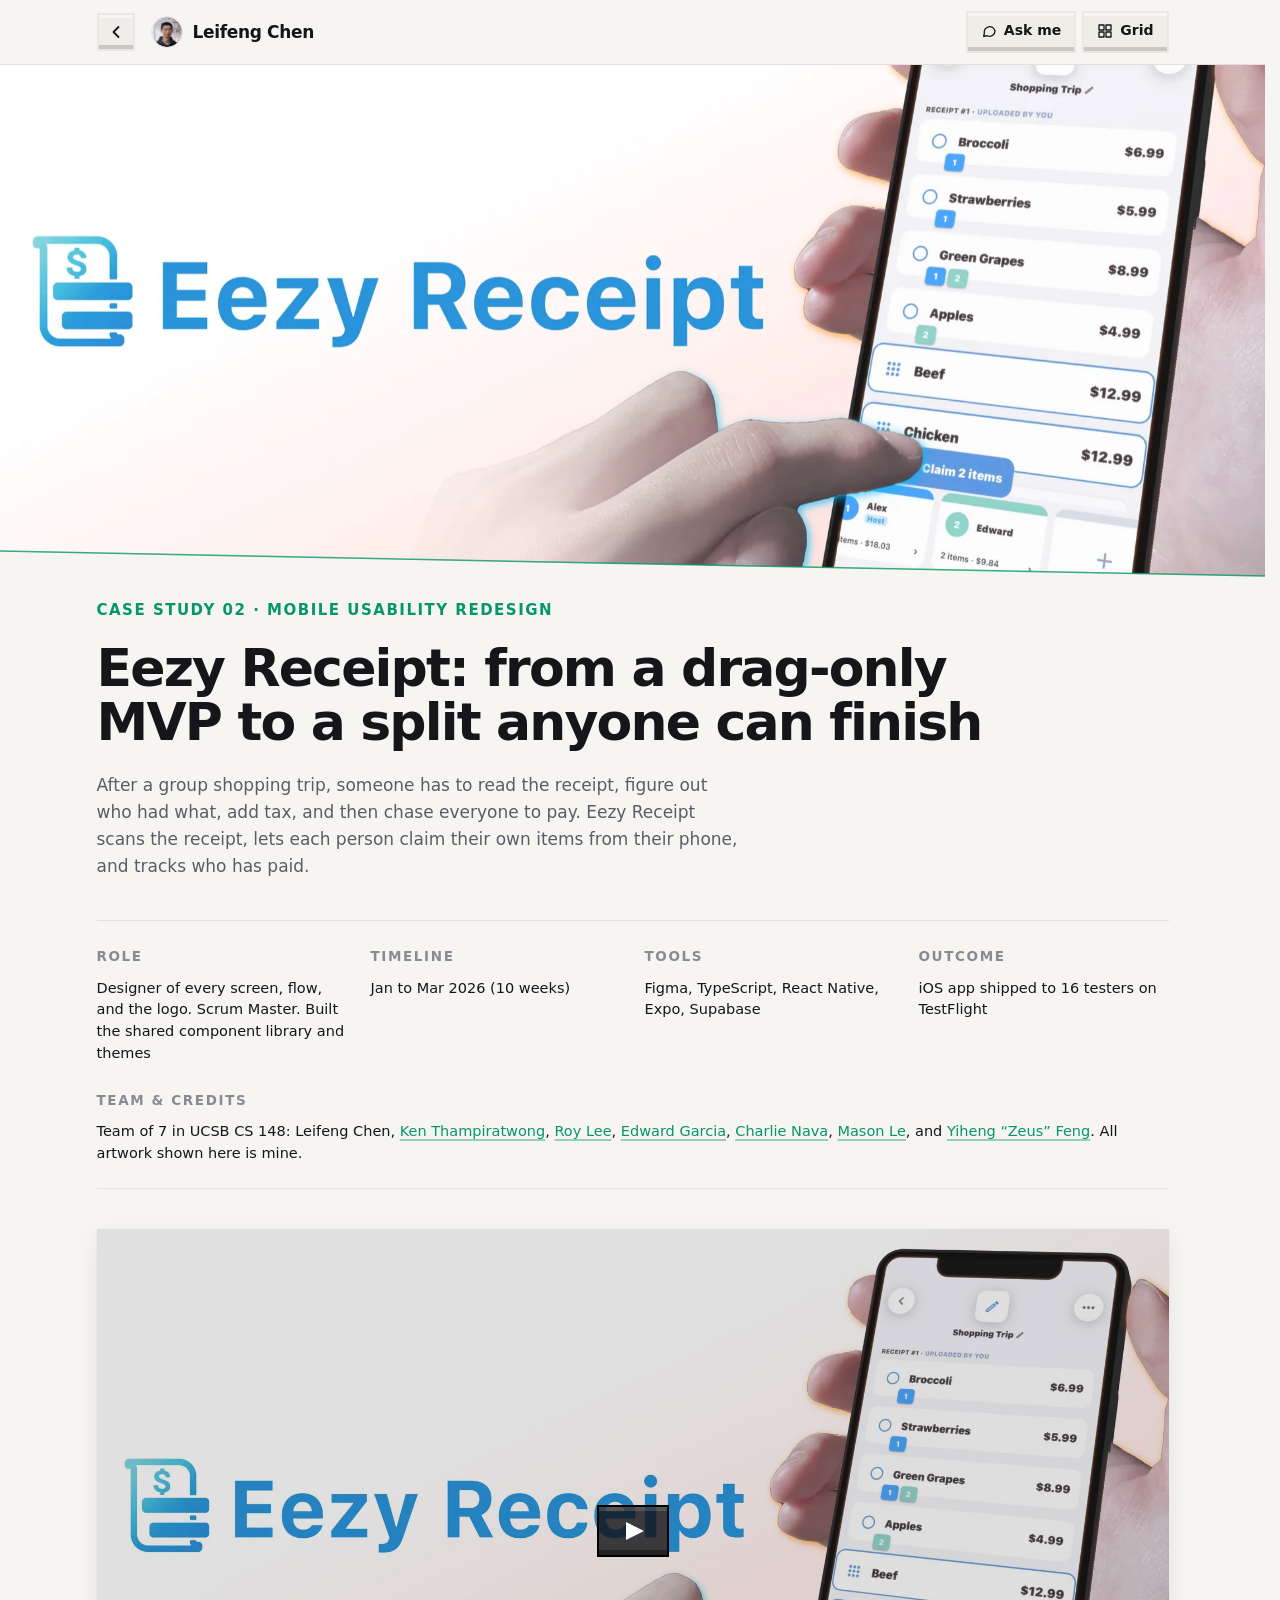
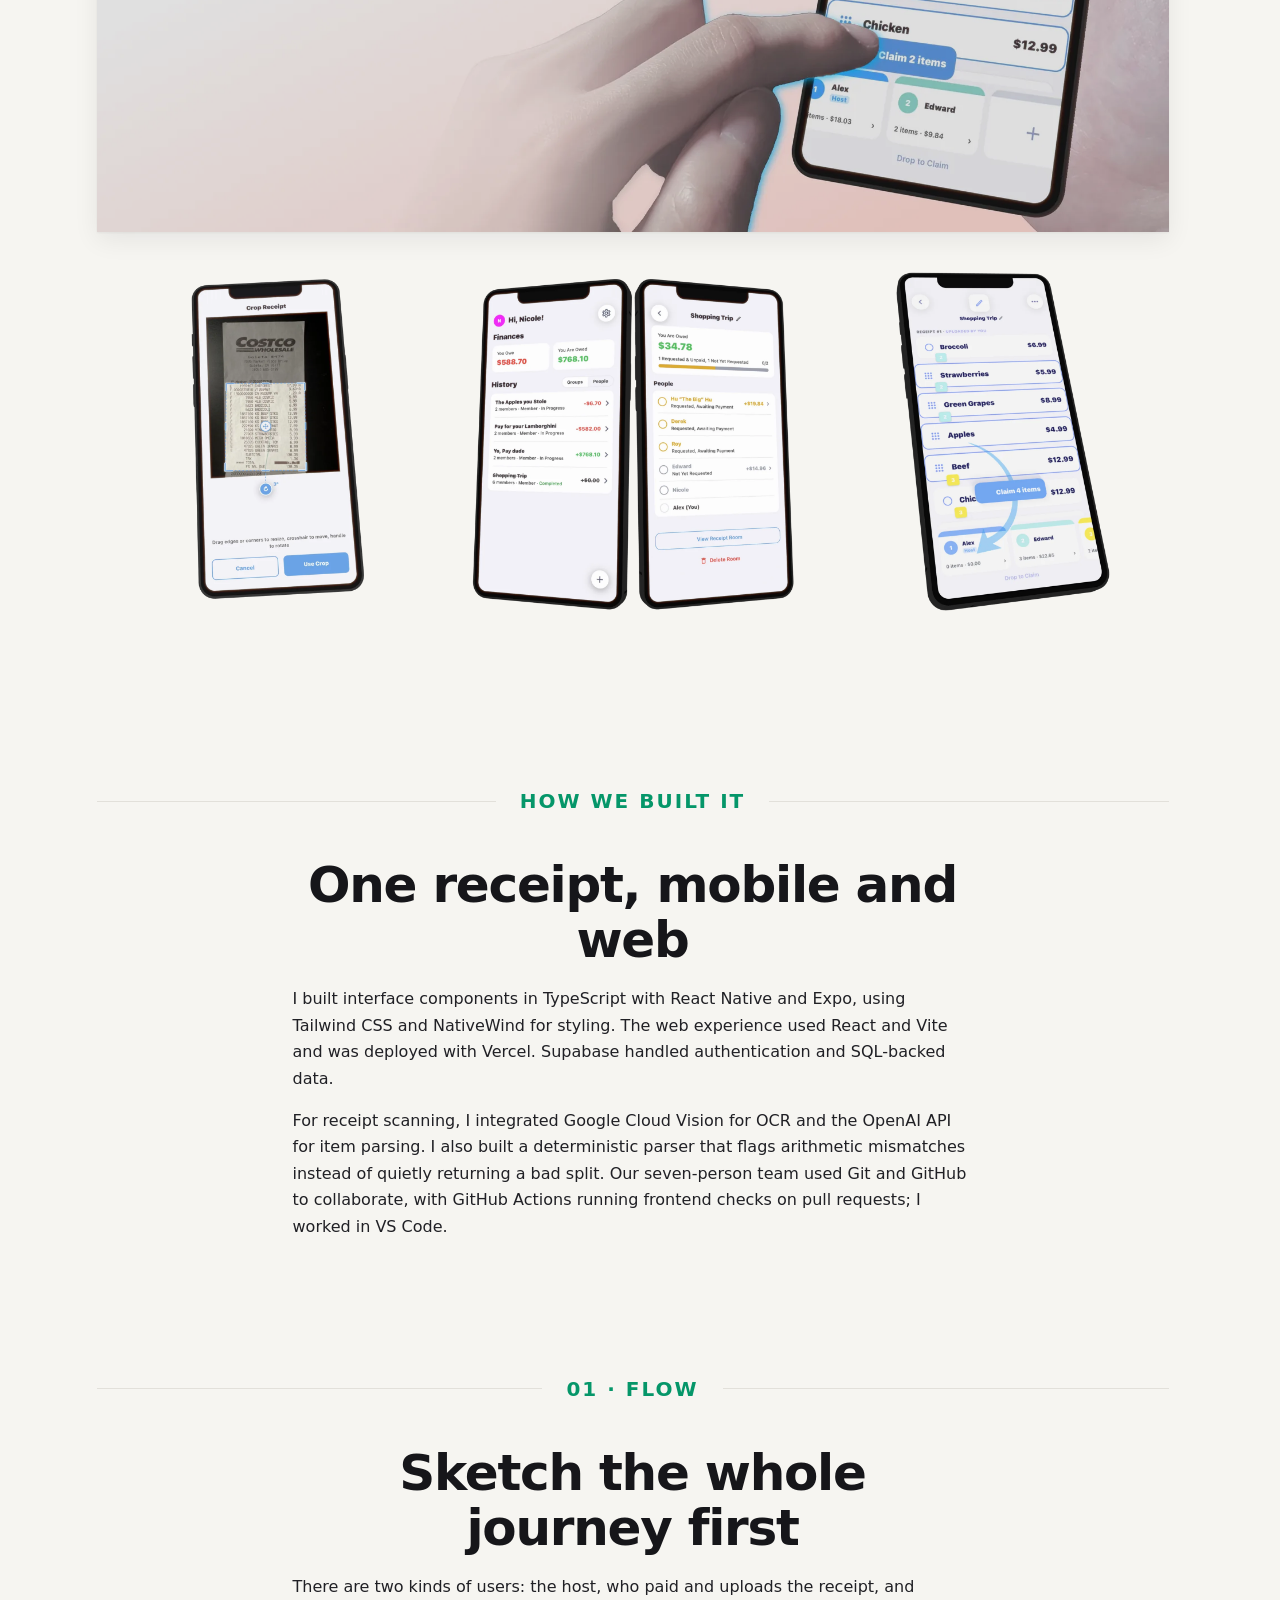
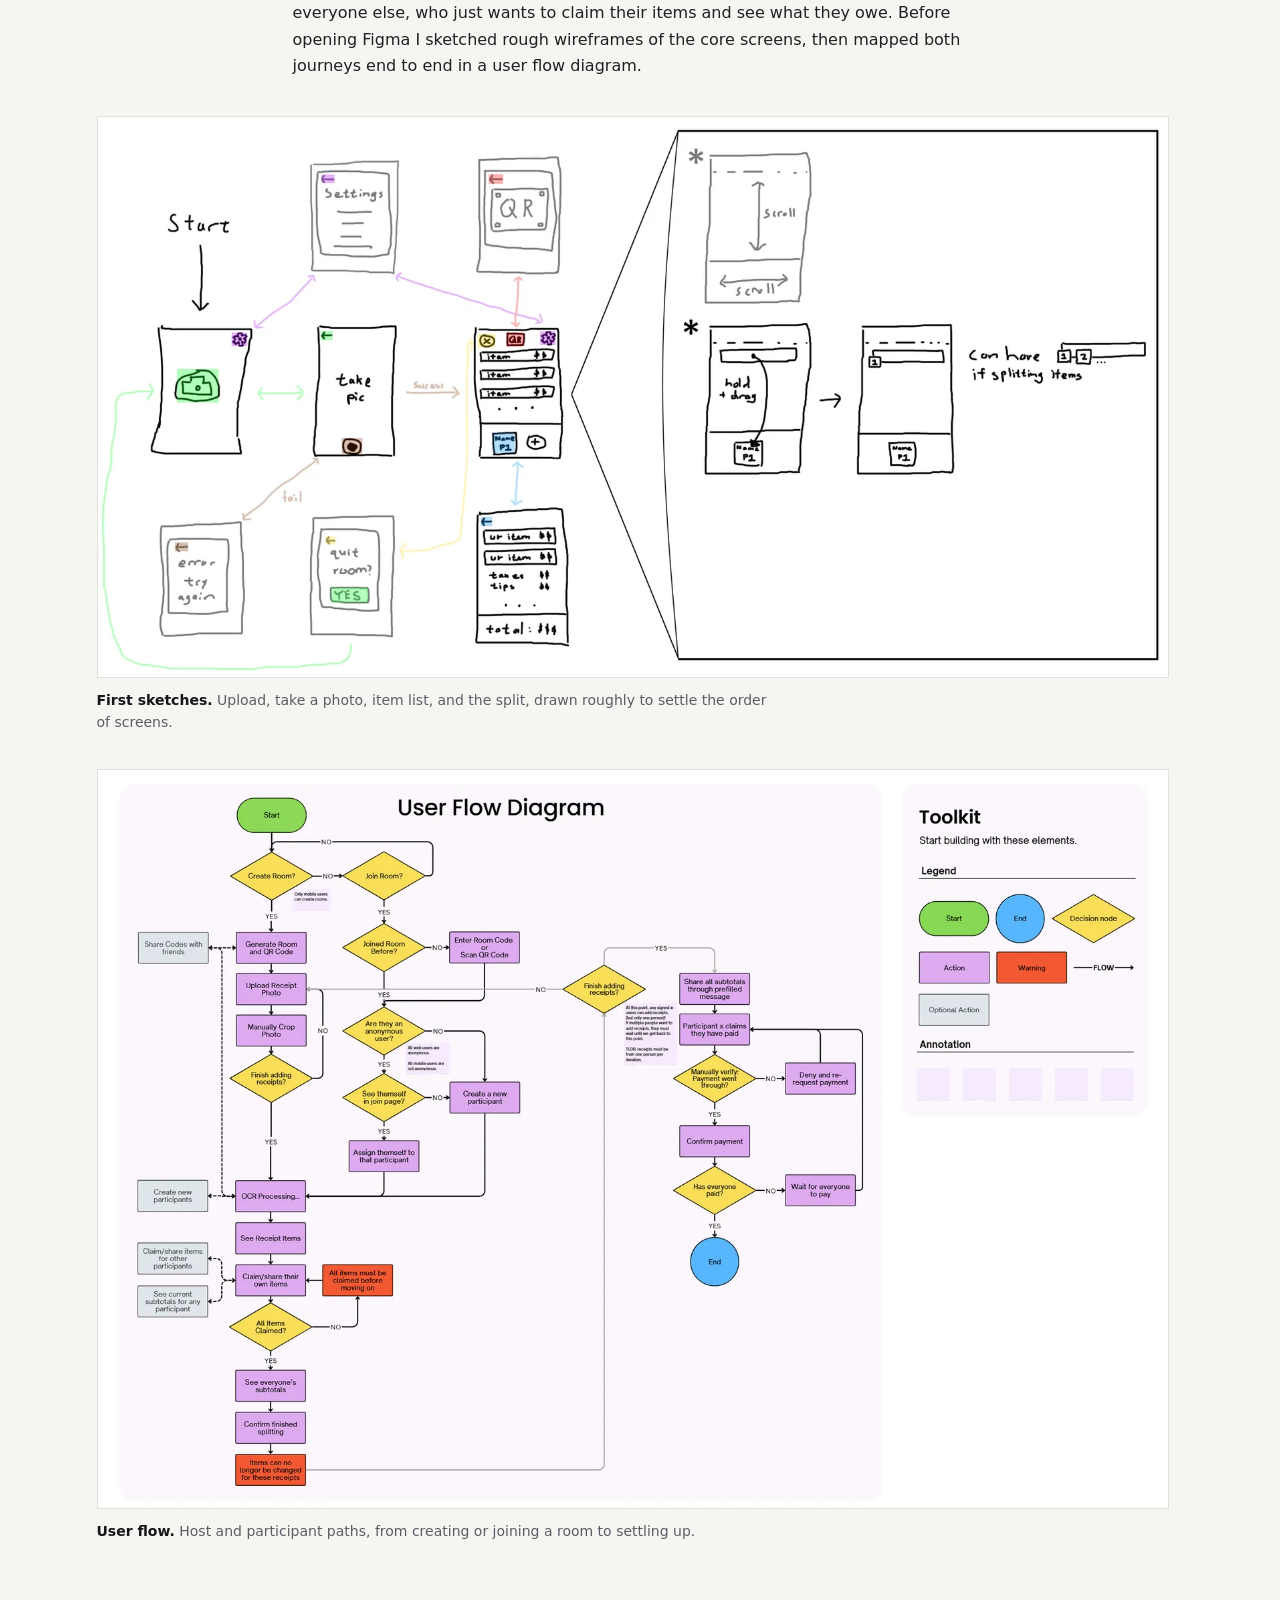
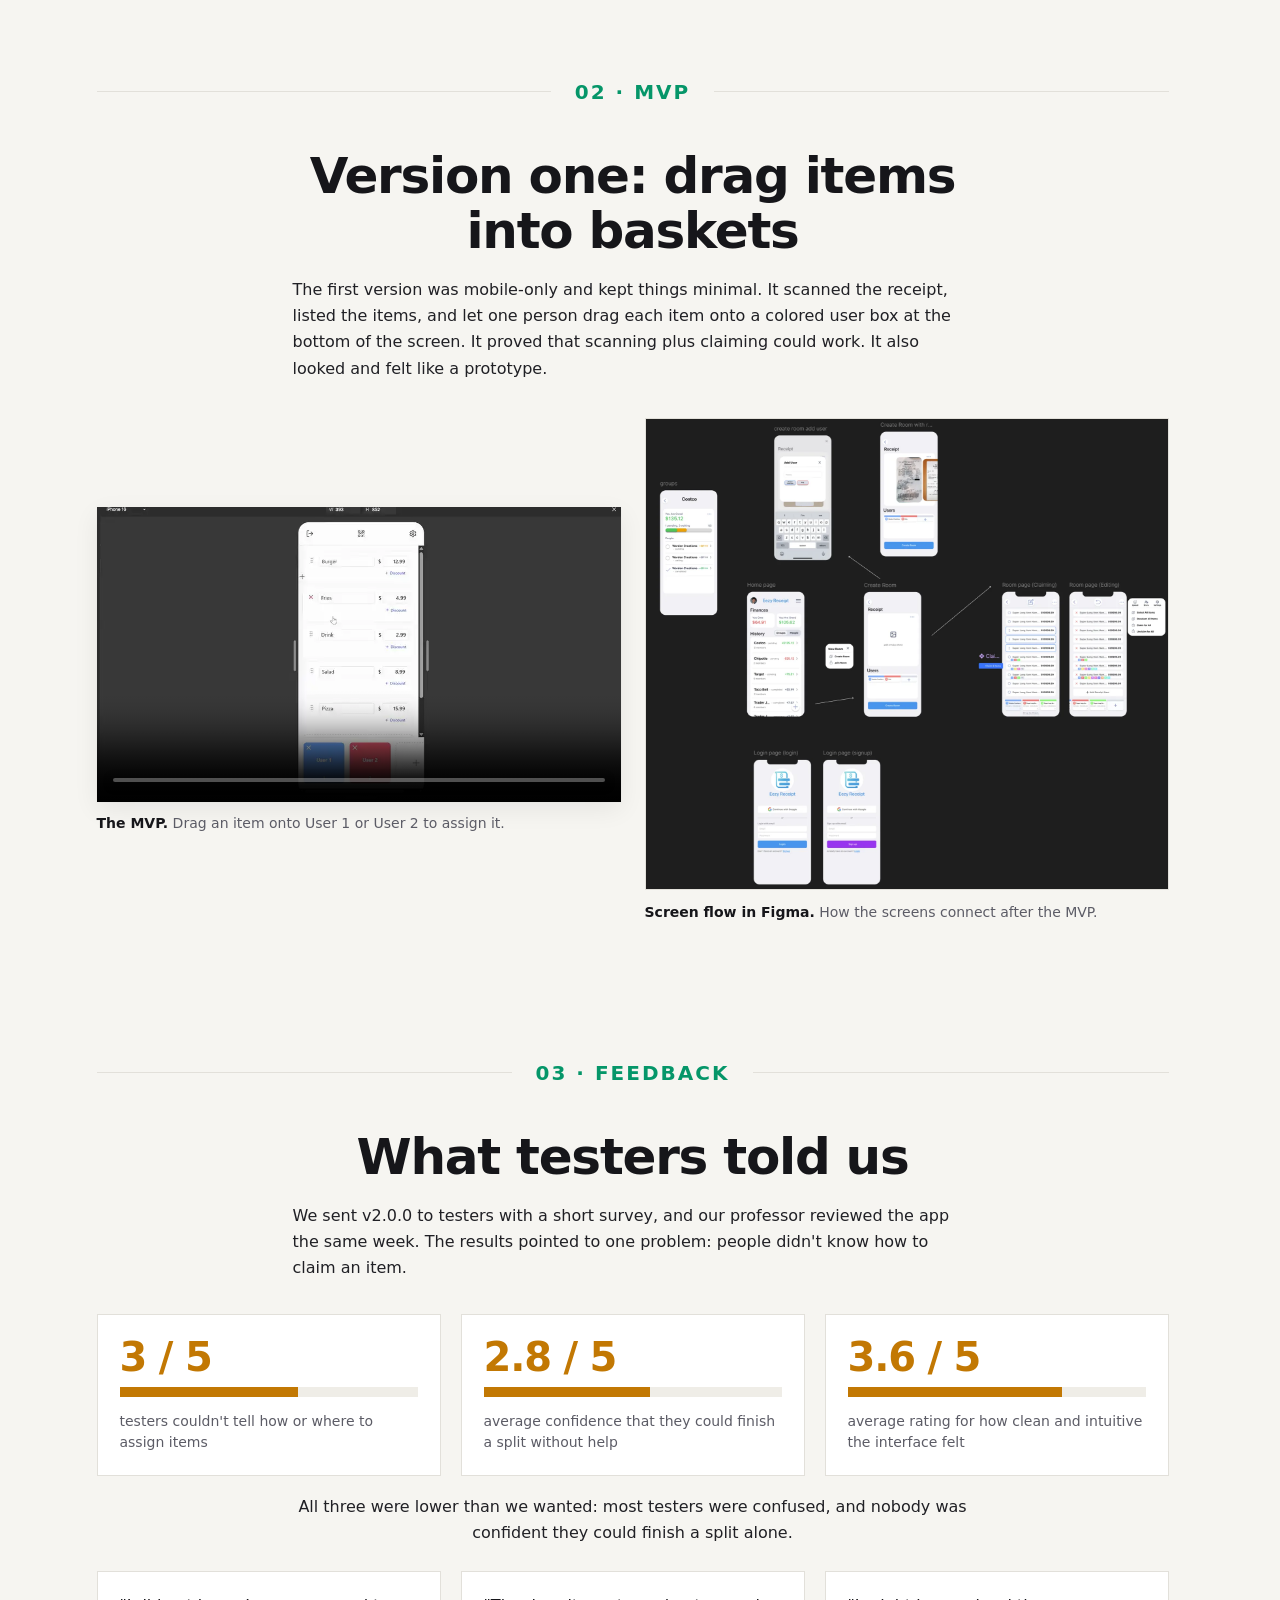
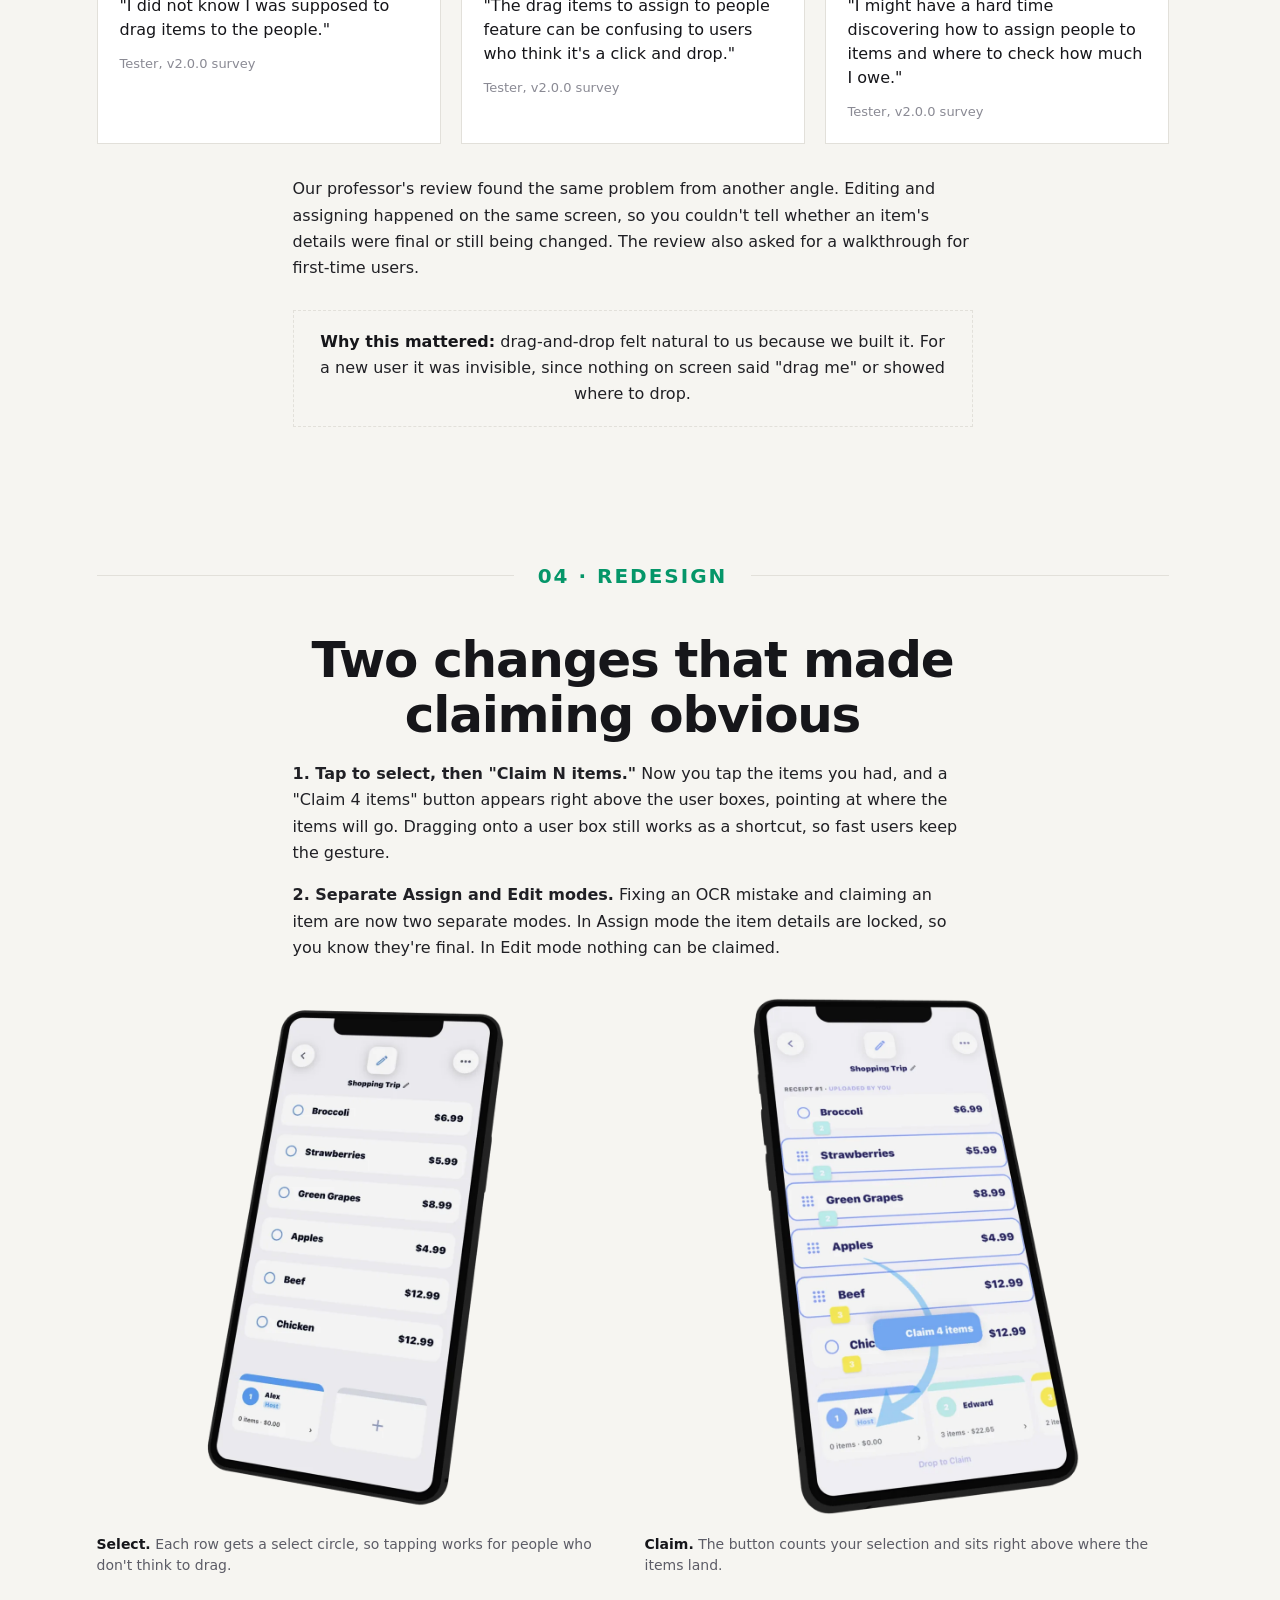
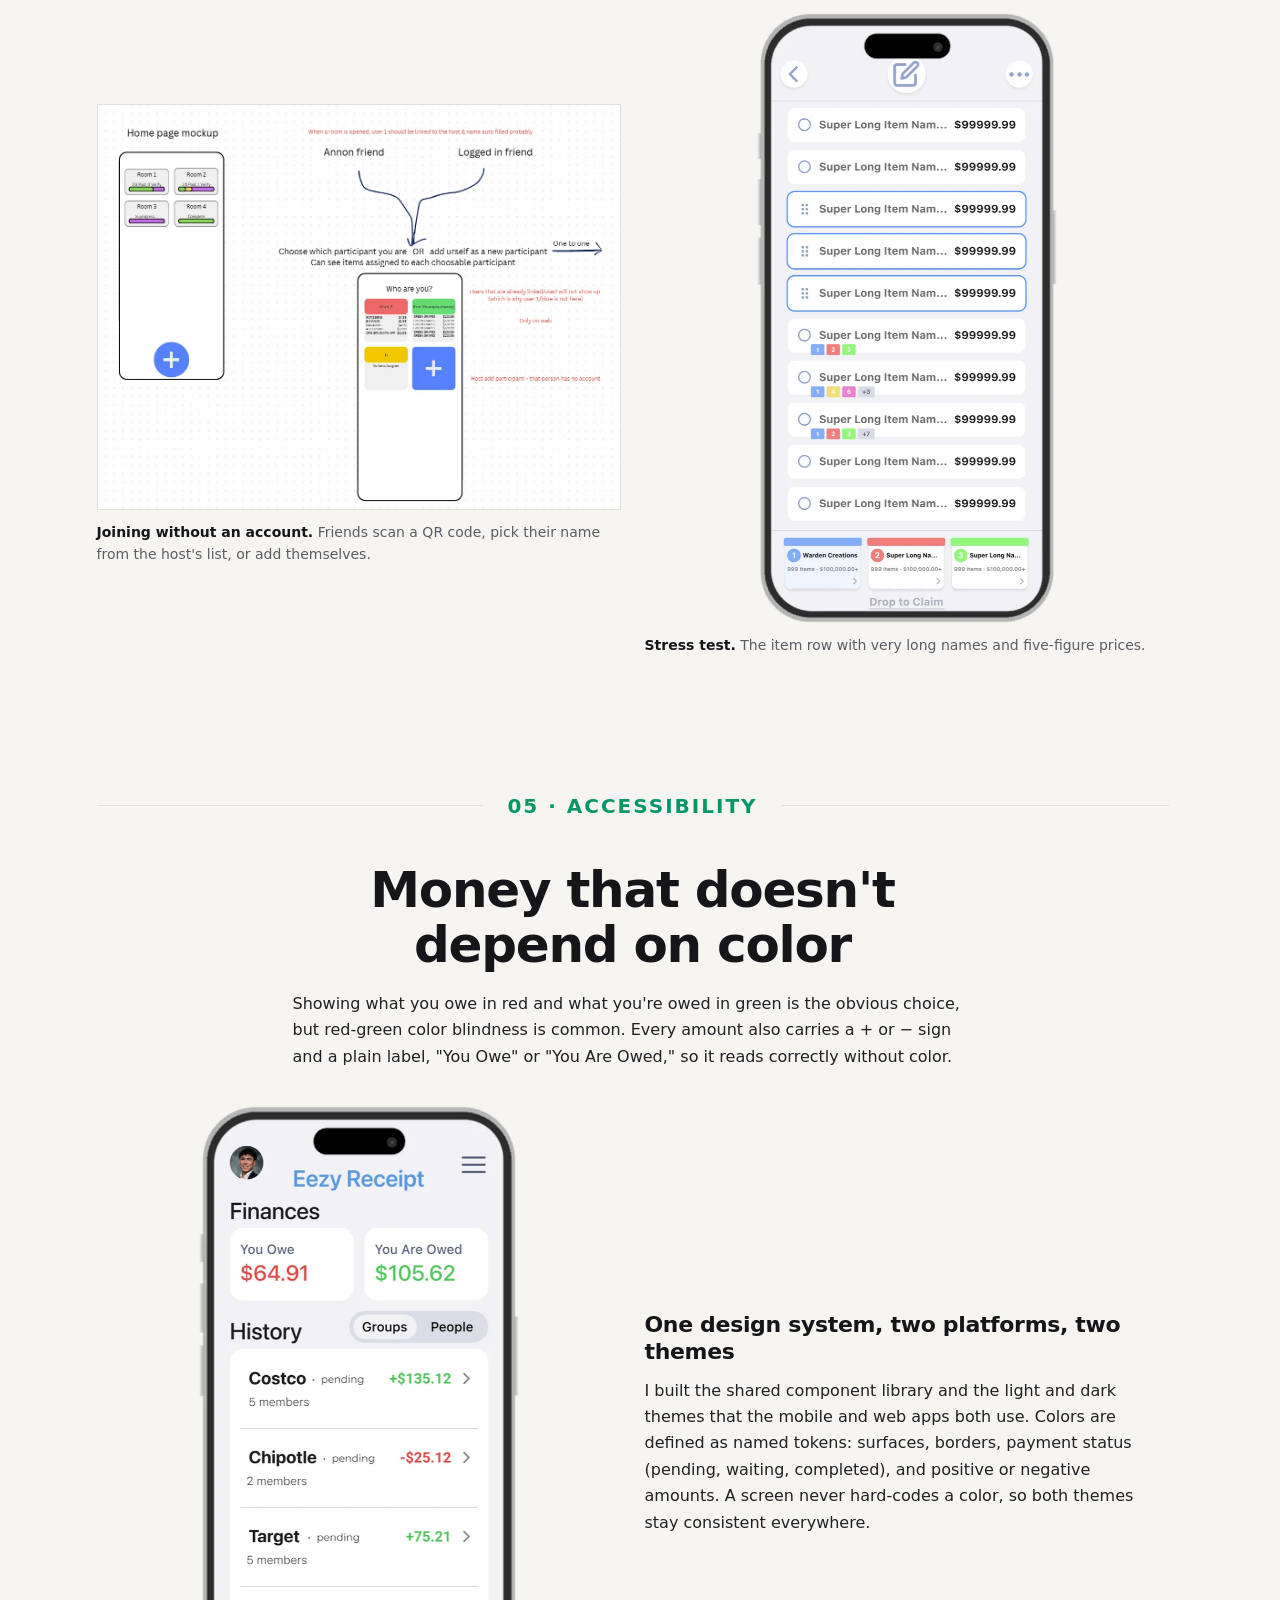
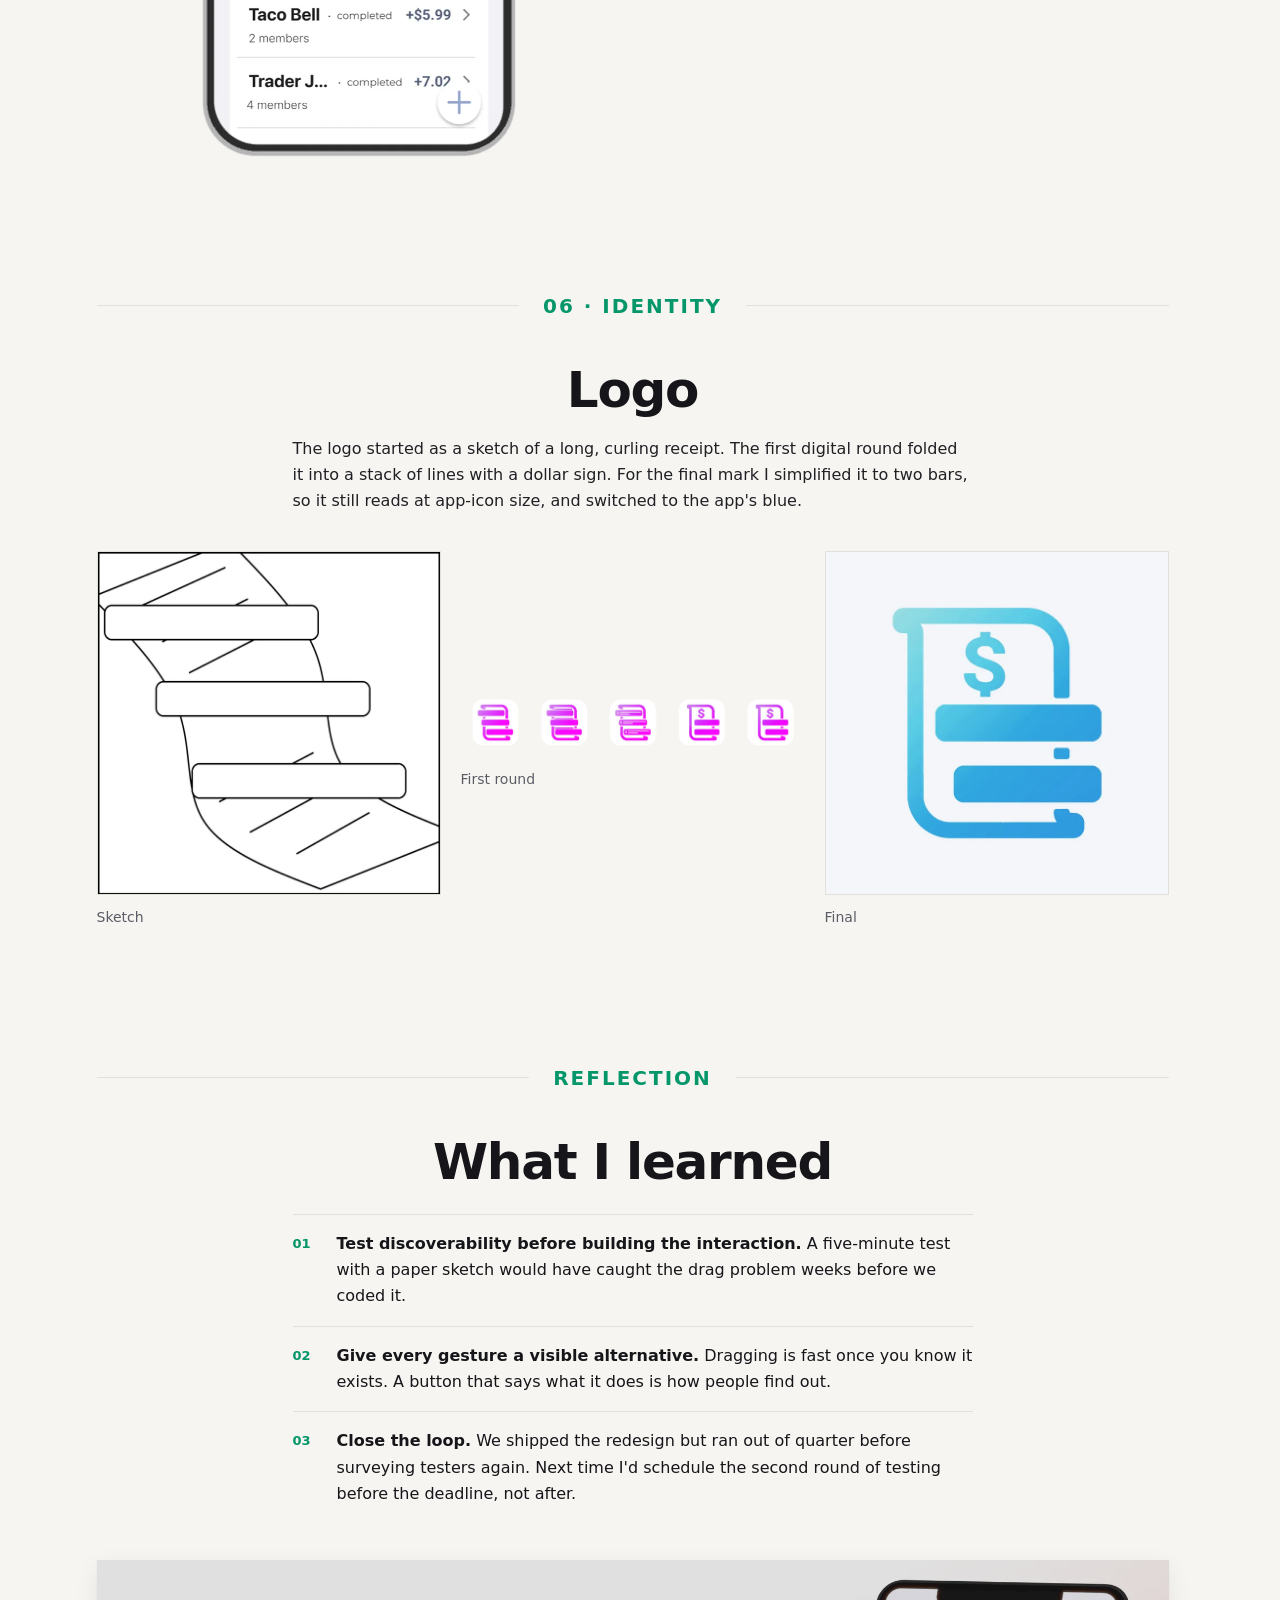
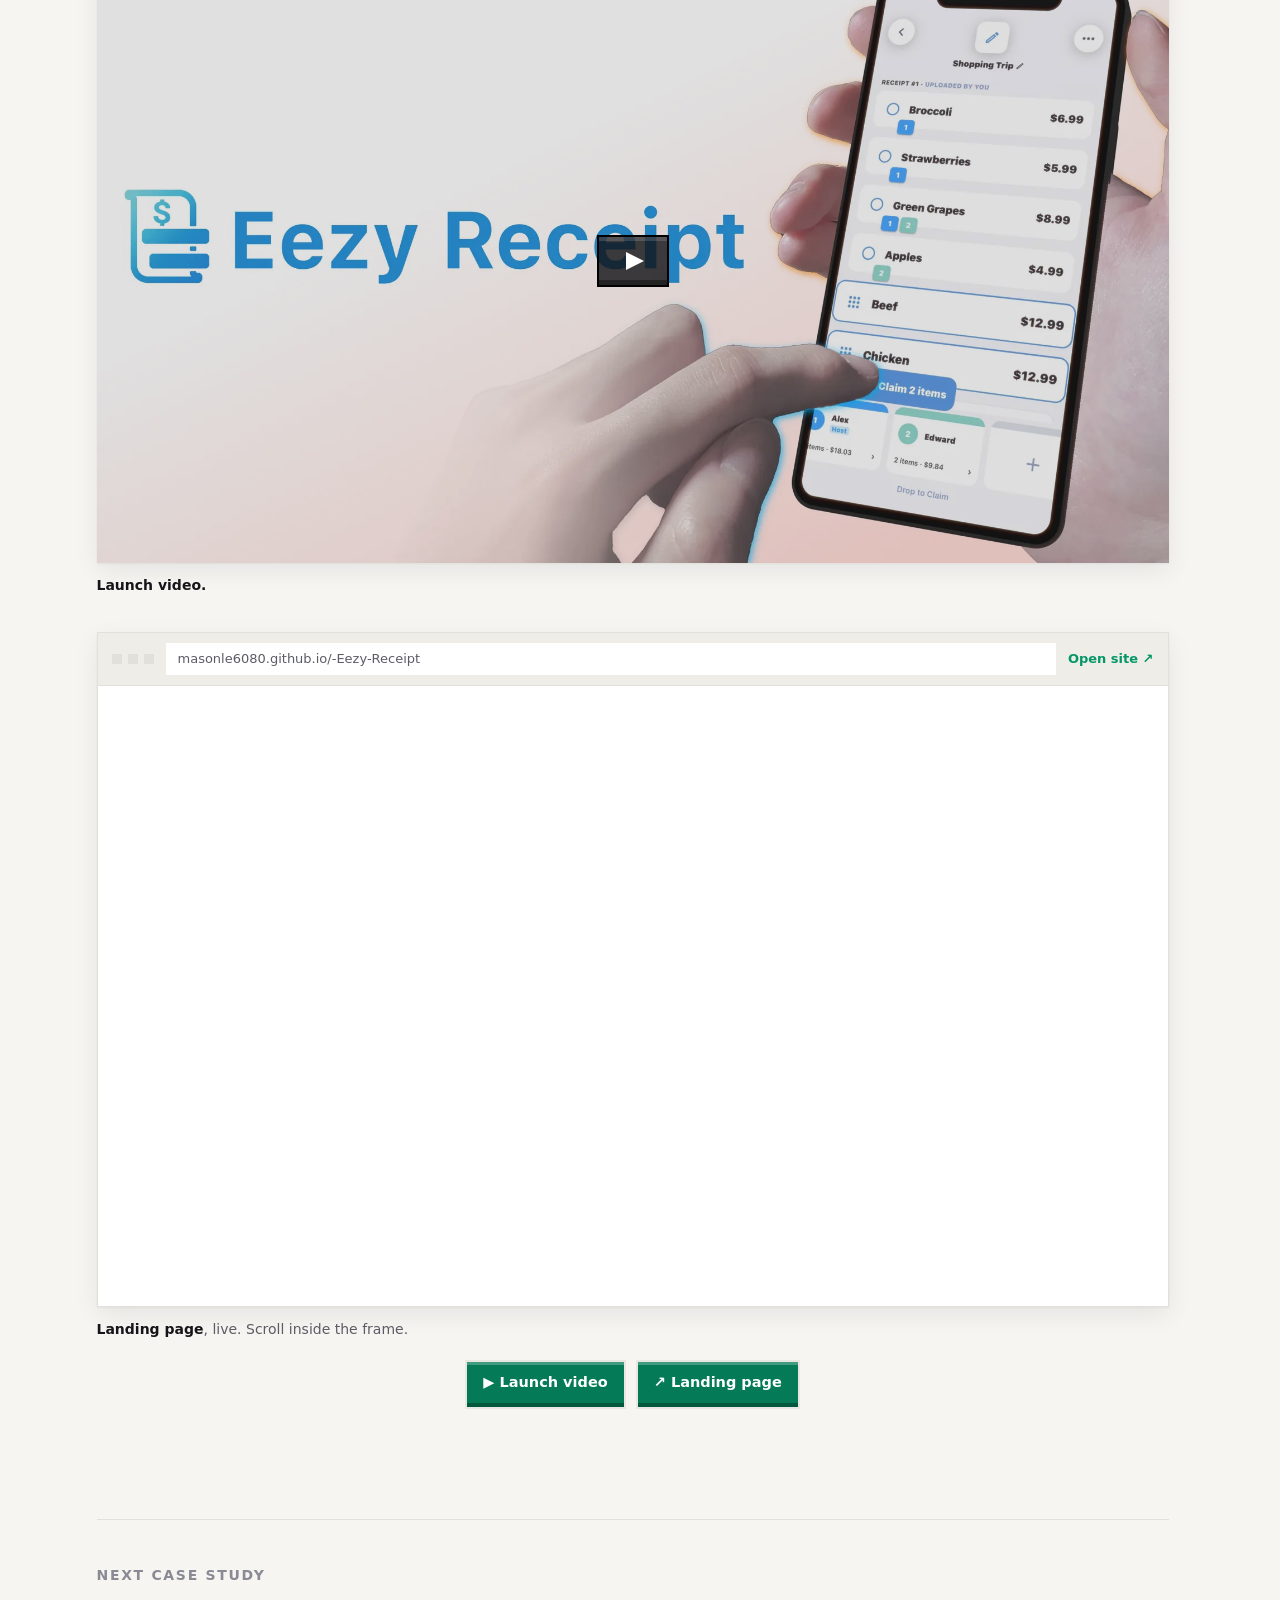
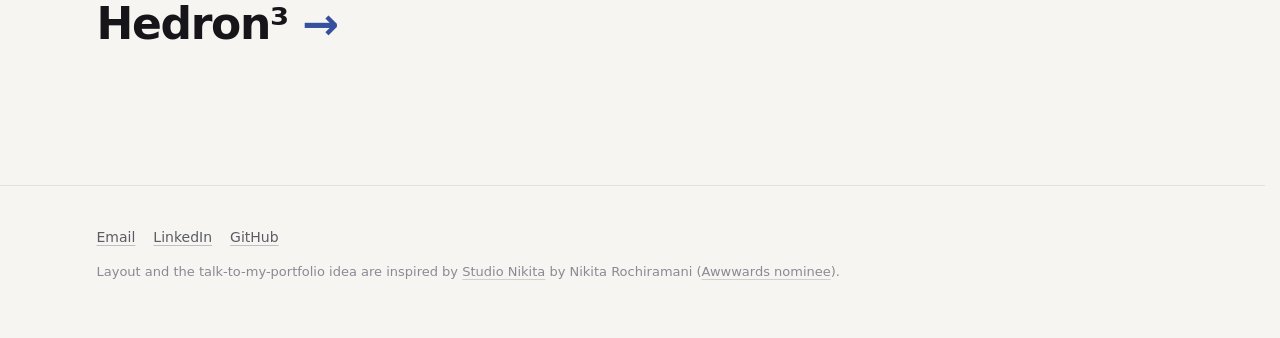
==== commit 5cd7db40: "feat: layout and other minor fixes" ====
--- a/eezy-receipt.html
+++ b/eezy-receipt.html
@@ -9,7 +9,7 @@
   <link rel="icon" type="image/webp" href="assets/img/me.webp?v=20260925c">
   <link rel="shortcut icon" type="image/webp" href="assets/img/me.webp?v=20260925c">
   <link rel="apple-touch-icon" href="assets/img/me.webp?v=20260925c">
-  <link rel="stylesheet" href="assets/style.css?v=20260929i">
+  <link rel="stylesheet" href="assets/style.css?v=20260929q">
   <!-- Pages slide into each other in site order (style.css, "Page slides") -->
   <style>@media (prefers-reduced-motion: no-preference) { @view-transition { navigation: auto; } }</style>
   <!-- Hold the first frame until #page-end (after the scripts) is parsed, so the slide starts from the finished page -->
@@ -42,10 +42,11 @@
       <div><dt>Outcome</dt><dd>iOS app shipped to 16 testers on TestFlight</dd></div>
       <div class="meta-wide"><dt>Team &amp; credits</dt><dd>Team of 7 in UCSB CS 148: Leifeng Chen, <a href="https://www.linkedin.com/in/kenthampiratwong" target="_blank" rel="noopener noreferrer">Ken Thampiratwong</a>, <a href="https://github.com/roy-lee7473" target="_blank" rel="noopener noreferrer">Roy Lee</a>, <a href="https://github.com/ELEXG" target="_blank" rel="noopener noreferrer">Edward Garcia</a>, <a href="https://github.com/gupperfisher" target="_blank" rel="noopener noreferrer">Charlie Nava</a>, <a href="https://www.linkedin.com/in/mason-le-68b75a274" target="_blank" rel="noopener noreferrer">Mason Le</a>, and <a href="https://github.com/1274613951" target="_blank" rel="noopener noreferrer">Yiheng “Zeus” Feng</a>. All artwork shown here is mine.</dd></div>
     </dl>
+    <figure class="cover"><div class="video-frame yt-lite" data-embed="https://www.youtube-nocookie.com/embed/tGaxgyy-COs?rel=0" data-title="Eezy Receipt launch video"><img src="assets/img/ez/poster-launch.webp" alt="" decoding="async" width="1920" height="1080"><a class="yt-play" href="https://www.youtube.com/watch?v=tGaxgyy-COs" aria-label="Play video: Eezy Receipt launch video"><svg viewBox="0 0 68 48" aria-hidden="true"><rect width="68" height="48" rx="0"/><path d="M27 15l18 9-18 9z"/></svg></a></div></figure>
     <div class="grid-3" style="margin-top:40px">
-      <figure class="fig dark"><img src="assets/img/ez/screen-1.webp" alt="Crop Receipt screen framing a Costco receipt photo" width="1200" height="1200"></figure>
-      <figure class="fig dark"><img src="assets/img/ez/screen-4.webp" alt="Home screen with finances summary and room summary screen" width="1200" height="1200"></figure>
-      <figure class="fig dark"><img src="assets/img/ez/screen-3.webp" alt="Receipt room where items are selected and a Claim 4 items button appears" width="1200" height="1200"></figure>
+      <figure class="fig bare"><img src="assets/img/ez/screen-1.webp" alt="Crop Receipt screen framing a Costco receipt photo" width="1200" height="1200"></figure>
+      <figure class="fig bare"><img src="assets/img/ez/screen-4.webp" alt="Home screen with finances summary and room summary screen" width="1200" height="1200"></figure>
+      <figure class="fig bare"><img src="assets/img/ez/screen-3.webp" alt="Receipt room where items are selected and a Claim 4 items button appears" width="1200" height="1200"></figure>
     </div>
   </section>
 
@@ -117,12 +118,12 @@
       <p><b>2. Separate Assign and Edit modes.</b> Fixing an OCR mistake and claiming an item are now two separate modes. In Assign mode the item details are locked, so you know they're final. In Edit mode nothing can be claimed.</p>
     </div>
     <div class="grid-2">
-      <figure class="fig dark"><img src="assets/img/ez/screen-2.webp" alt="Receipt room with checkbox rows for each item and prices" loading="lazy" width="1200" height="1200"><figcaption><b>Select.</b> Each row gets a select circle, so tapping works for people who don't think to drag.</figcaption></figure>
-      <figure class="fig dark"><img src="assets/img/ez/screen-3.webp" alt="Selected items with a Claim 4 items button and an arrow toward the user boxes" loading="lazy" width="1200" height="1200"><figcaption><b>Claim.</b> The button counts your selection and sits right above where the items land.</figcaption></figure>
+      <figure class="fig bare"><img src="assets/img/ez/screen-2.webp" alt="Receipt room with checkbox rows for each item and prices" loading="lazy" width="1200" height="1200"><figcaption><b>Select.</b> Each row gets a select circle, so tapping works for people who don't think to&nbsp;drag.</figcaption></figure>
+      <figure class="fig bare"><img src="assets/img/ez/screen-3.webp" alt="Selected items with a Claim 4 items button and an arrow toward the user boxes" loading="lazy" width="1200" height="1200"><figcaption><b>Claim.</b> The button counts your selection and sits right above where the items land.</figcaption></figure>
     </div>
     <div class="grid-2" style="align-items:center">
       <figure class="fig plain"><img src="assets/img/ez/participant-mockup.webp" alt="Mockup notes for the join flow: choose which participant you are or add yourself" loading="lazy" width="1146" height="887"><figcaption><b>Joining without an account.</b> Friends scan a QR code, pick their name from the host's list, or add themselves.</figcaption></figure>
-      <figure class="fig plain"><img src="assets/img/ez/long-names.webp" alt="Item list mockup filled with very long item names and large prices" loading="lazy" width="596" height="1212" style="max-width:300px;margin:0 auto"><figcaption><b>Stress test.</b> The item row with very long names and five-figure prices.</figcaption></figure>
+      <figure class="fig bare"><img src="assets/img/ez/long-names.webp" alt="Item list mockup filled with very long item names and large prices" loading="lazy" width="596" height="1212" style="max-width:300px;margin:0 auto"><figcaption><b>Stress test.</b> The item row with very long names and five-figure prices.</figcaption></figure>
     </div>
   </section>
 
@@ -133,7 +134,7 @@
       <p>Showing what you owe in red and what you're owed in green is the obvious choice, but red-green color blindness is common. Every amount also carries a + or − sign and a plain label, "You Owe" or "You Are Owed," so it reads correctly without color.</p>
     </div>
     <div class="grid-2" style="align-items:center">
-      <figure class="fig plain"><img src="assets/img/ez/finances.webp" alt="Finances screen: 'You Owe $64.91' and 'You Are Owed $105.62', with signed amounts in the history list" loading="lazy" width="596" height="1212" style="max-width:320px;margin:0 auto"></figure>
+      <figure class="fig bare"><img src="assets/img/ez/finances.webp" alt="Finances screen: 'You Owe $64.91' and 'You Are Owed $105.62', with signed amounts in the history list" loading="lazy" width="596" height="1212" style="max-width:320px;margin:0 auto"></figure>
       <div class="prose">
         <h3 class="h3" style="margin-bottom:12px">One design system, two platforms, two themes</h3>
         <p>I built the shared component library and the light and dark themes that the mobile and web apps both use. Colors are defined as named tokens: surfaces, borders, payment status (pending, waiting, completed), and positive or negative amounts. A screen never hard-codes a color, so both themes stay consistent everywhere.</p>
@@ -149,7 +150,7 @@
     </div>
     <div class="grid-3" style="align-items:center">
       <figure class="fig plain"><img src="assets/img/ez/logo-sketch.webp" alt="Line sketch of a long curling receipt" loading="lazy" width="700" height="700"><figcaption>Sketch</figcaption></figure>
-      <figure class="fig dark"><img src="assets/img/ez/logo-round1.webp" alt="Five pink logo variations built from stacked receipt lines and a dollar sign" loading="lazy" width="1400" height="280"><figcaption>First round</figcaption></figure>
+      <figure class="fig bare"><img src="assets/img/ez/logo-round1.webp" alt="Five pink logo variations built from stacked receipt lines and a dollar sign" loading="lazy" width="1400" height="280"><figcaption>First round</figcaption></figure>
       <figure class="fig plain"><img src="assets/img/ez/logo-final.webp" alt="Final blue Eezy Receipt logo: a receipt outline with a dollar sign and two bars" loading="lazy" width="700" height="700"><figcaption>Final</figcaption></figure>
     </div>
   </section>
@@ -174,12 +175,11 @@
 
 <footer class="site-footer">
   <div class="wrap">
-    <span>© 2026 Leifeng Chen</span>
     <span class="links"><a href="mailto:leifengchen123@gmail.com">Email</a><a href="https://www.linkedin.com/in/leifengchen" target="_blank" rel="noopener noreferrer">LinkedIn</a><a href="https://github.com/Redstoneweewee" target="_blank" rel="noopener noreferrer">GitHub</a></span>
     <span class="credit">Layout and the talk-to-my-portfolio idea are inspired by <a href="https://www.studio-nikita.com/" target="_blank" rel="noopener noreferrer">Studio Nikita</a> by Nikita Rochiramani (<a href="https://www.awwwards.com/sites/studio-nikita" target="_blank" rel="noopener noreferrer">Awwwards nominee</a>).</span>
   </div>
 </footer>
-<script src="assets/site.js?v=20260929f"></script>
+<script src="assets/site.js?v=20260929g"></script>
 <div id="page-end" hidden></div>
 </body>
 </html>
--- a/assets/style.css
+++ b/assets/style.css
@@ -9,15 +9,15 @@
   --muted: #5c5c66;
   --faint: #8a8a94;
   --line: #e2e0da;
-  --accent: #1f6feb;
-  --accent-soft: #e3edff;
-  --accent-ink: #1450b8;
-  --user: #1f6feb;
+  --accent: #495362;
+  --accent-soft: #e7e9ed;
+  --accent-ink: #343c48;
+  --user: #495362;
   --user-ink: #ffffff;
   --shadow: 0 1px 2px rgba(20, 20, 30, .05), 0 8px 24px rgba(20, 20, 30, .07);
   --btn-mix: 82%; /* beveled buttons darken the accent in light mode for white text */
   --btn-ink: #ffffff;
-  --btn-edge: #16161a;
+  --btn-edge: #e9e7e1; /* light mode outlines buttons in a very pale warm gray */
   --bevel-hi: rgba(255, 255, 255, .55); /* top highlight on neutral beveled buttons */
   --btn-hover: #ffffff; /* neutral beveled button, hovered */
   --bevel: inset 0 -4px 0 rgba(0, 0, 0, .16), inset 0 3px 0 var(--bevel-hi);
@@ -26,6 +26,7 @@
   --bevel-pressed: inset 0 3px 0 rgba(0, 0, 0, .2);
   --wrap: 1120px;
   --prose: 680px;
+  --tile-ink: #16161a; /* text on case study tiles and chat cards */
   --font: system-ui, -apple-system, "Segoe UI", Roboto, "Helvetica Neue", Arial, sans-serif;
   color-scheme: light;
 }
@@ -46,6 +47,7 @@
   --btn-mix: 100%;
   --btn-ink: #111114;
   --btn-edge: #000000;
+  --tile-ink: #ffffff;
   --bevel-hi: rgba(255, 255, 255, .08);
   --btn-hover: #292931;
   color-scheme: dark;
@@ -68,6 +70,7 @@
     --btn-mix: 100%;
     --btn-ink: #111114;
     --btn-edge: #000000;
+    --tile-ink: #ffffff;
     --bevel-hi: rgba(255, 255, 255, .08);
     --btn-hover: #292931;
     color-scheme: dark;
@@ -81,26 +84,27 @@
 }
 .view-toggle svg { width: 16px; height: 16px; }
 
-/* Per-project accents (used on case study pages and cards) */
-.theme-ur { --accent: #8b28a8; --accent-soft: #faedff; --accent-ink: #58186c; --tile: #230d2d; }
-.theme-ez { --accent: #059669; --accent-soft: #ecfdf5; --accent-ink: #064e3b; --tile: #07261a; }
-.theme-hd { --accent: #34509e; --accent-soft: #e6ebf8; --accent-ink: #243a7c; --tile: #1a2140; }
-.theme-wc { --accent: #c46a00; --accent-soft: #fef3c7; --accent-ink: #803b00; --tile: #2b1c07; }
-:root[data-theme="dark"] .theme-ur { --accent: #d868ee; --accent-soft: #2e1038; --accent-ink: #f5d6ff; }
-:root[data-theme="dark"] .theme-ez { --accent: #34d399; --accent-soft: #092a1d; --accent-ink: #d1fae5; }
-:root[data-theme="dark"] .theme-hd { --accent: #93a8f0; --accent-soft: #1a2242; --accent-ink: #d3dcfa; }
-:root[data-theme="dark"] .theme-wc { --accent: #f59e0b; --accent-soft: #2e1d08; --accent-ink: #fde68a; }
+/* Per-project accents (used on case study pages and cards); --tile is the Grid tile / chat card background,
+   --tile-deep the dark shade behind their pictures (it shows around transparent art like the Eezy Receipt phone) */
+.theme-ur { --accent: #8b28a8; --accent-soft: #faedff; --accent-ink: #58186c; --tile: #faedff; --tile-deep: #230d2d; }
+.theme-ez { --accent: #059669; --accent-soft: #ecfdf5; --accent-ink: #064e3b; --tile: #ecfdf5; --tile-deep: #07261a; }
+.theme-hd { --accent: #34509e; --accent-soft: #e6ebf8; --accent-ink: #243a7c; --tile: #e6ebf8; --tile-deep: #1a2140; }
+.theme-wc { --accent: #c46a00; --accent-soft: #fef3c7; --accent-ink: #803b00; --tile: #fef3c7; --tile-deep: #2b1c07; }
+:root[data-theme="dark"] .theme-ur { --accent: #d868ee; --accent-soft: #2e1038; --accent-ink: #f5d6ff; --tile: #230d2d; }
+:root[data-theme="dark"] .theme-ez { --accent: #34d399; --accent-soft: #092a1d; --accent-ink: #d1fae5; --tile: #07261a; }
+:root[data-theme="dark"] .theme-hd { --accent: #93a8f0; --accent-soft: #1a2242; --accent-ink: #d3dcfa; --tile: #1a2140; }
+:root[data-theme="dark"] .theme-wc { --accent: #f59e0b; --accent-soft: #2e1d08; --accent-ink: #fde68a; --tile: #2b1c07; }
 @media (prefers-color-scheme: dark) {
-  :root:not([data-theme="light"]) .theme-ur { --accent: #d868ee; --accent-soft: #2e1038; --accent-ink: #f5d6ff; }
-  :root:not([data-theme="light"]) .theme-ez { --accent: #34d399; --accent-soft: #092a1d; --accent-ink: #d1fae5; }
-  :root:not([data-theme="light"]) .theme-hd { --accent: #93a8f0; --accent-soft: #1a2242; --accent-ink: #d3dcfa; }
-  :root:not([data-theme="light"]) .theme-wc { --accent: #f59e0b; --accent-soft: #2e1d08; --accent-ink: #fde68a; }
+  :root:not([data-theme="light"]) .theme-ur { --accent: #d868ee; --accent-soft: #2e1038; --accent-ink: #f5d6ff; --tile: #230d2d; }
+  :root:not([data-theme="light"]) .theme-ez { --accent: #34d399; --accent-soft: #092a1d; --accent-ink: #d1fae5; --tile: #07261a; }
+  :root:not([data-theme="light"]) .theme-hd { --accent: #93a8f0; --accent-soft: #1a2242; --accent-ink: #d3dcfa; --tile: #1a2140; }
+  :root:not([data-theme="light"]) .theme-wc { --accent: #f59e0b; --accent-soft: #2e1d08; --accent-ink: #fde68a; --tile: #2b1c07; }
 }
 
 /* ---------- Base ---------- */
 *, *::before, *::after { box-sizing: border-box; }
 /* Always reserve the scrollbar's space, so the header holds still between short pages (Ask me) and long ones (Grid) */
-html { -webkit-text-size-adjust: 100%; scroll-behavior: smooth; scrollbar-gutter: stable; }
+html { -webkit-text-size-adjust: 100%; scroll-behavior: smooth; scrollbar-gutter: stable; background: var(--bg); }
 body {
   margin: 0;
   background: var(--bg);
@@ -113,7 +117,7 @@
 a:hover { text-decoration-color: currentColor; }
 
 /* Inline content links */
-.prose a, .lede a, .meta a, .about a, .cs-hero a, .credits a {
+.prose a, .lede a, .meta a, .about a, .cs-hero a, .credits a, .bubble p a, .bubble li a {
   color: var(--accent);
   font-weight: 500;
   text-decoration: underline;
@@ -124,7 +128,7 @@
   margin: -1px -3px;
   transition: color .2s ease, text-decoration-color .2s ease, text-underline-offset .2s ease, background-color .2s ease;
 }
-.prose a:hover, .lede a:hover, .meta a:hover, .about a:hover, .cs-hero a:hover, .credits a:hover {
+.prose a:hover, .lede a:hover, .meta a:hover, .about a:hover, .cs-hero a:hover, .credits a:hover, .bubble p a:hover, .bubble li a:hover {
   color: var(--accent);
   background-color: var(--accent-soft);
   text-decoration-color: var(--accent);
@@ -186,9 +190,7 @@
   display: block;
   flex: none;
   background: var(--surface);
-  transition: border-color .2s ease, transform .2s ease;
-}
-.brand:hover .mark { border-color: var(--accent); transform: scale(1.05); }
+}
 .nav { display: flex; align-items: center; gap: 22px; font-size: 15px; color: var(--muted); }
 .nav a { text-decoration: none; }
 .nav a:hover, .nav a[aria-current="page"] { color: var(--text); }
@@ -214,15 +216,11 @@
 .chat-page { min-height: 100vh; min-height: 100dvh; display: flex; flex-direction: column; }
 .chat-main { flex: 1; display: flex; flex-direction: column; width: 100%; max-width: 820px; margin: 0 auto; padding: 0 20px 150px; }
 .intro { text-align: center; padding: 11vh 0 28px; transition: opacity .35s ease, transform .35s ease; }
-.intro .display { max-width: 16ch; margin: 0 auto; }
-.intro .lede { max-width: 54ch; margin: 22px auto 0; }
-.typing-dots { display: inline-flex; gap: .12em; margin-left: .1em; vertical-align: .1em; }
-.typing-dots i { width: .16em; height: .16em; background: var(--accent); animation: blink 1.2s infinite ease-in-out; }
-.typing-dots i:nth-child(2) { animation-delay: .15s; }
-.typing-dots i:nth-child(3) { animation-delay: .3s; }
+/* The hero title is two lines (a <br> after "use,") at the same size on both home pages, so it may run wider than the chat column */
+.intro .display { width: min(1040px, calc(100vw - 32px)); margin-left: calc((100% - min(1040px, calc(100vw - 32px))) / 2); }
 @keyframes blink { 0%, 80%, 100% { opacity: .25; transform: translateY(0); } 40% { opacity: 1; transform: translateY(-.06em); } }
 
-.guide { margin-top: 30px; }
+.guide { margin-top: 40px; }
 .guide h2 { font-size: 14px; font-weight: 600; letter-spacing: .12em; text-transform: uppercase; color: var(--faint); margin: 0 0 12px; text-align: center; }
 .chips { display: flex; flex-wrap: wrap; gap: 10px; justify-content: center; }
 .chip {
@@ -255,6 +253,8 @@
   display: inline-block;
   white-space: nowrap;
 }
+/* Words are inline-blocks, which a link's underline doesn't reach, so linked words carry it themselves */
+.bubble a .ai-word { text-decoration: inherit; }
 
 .ai-char {
   display: inline;
@@ -302,12 +302,14 @@
 .attach.cards { grid-template-columns: repeat(2, minmax(0, 1fr)); }
 .mini-card {
   display: flex; flex-direction: column; text-decoration: none; overflow: hidden;
-  background: var(--tile, #1d1d24); color: #fff; min-height: 100%;
+  background: var(--tile, var(--surface)); color: var(--tile-ink); min-height: 100%;
   transition: transform .25s ease;
 }
 .mini-card:hover { transform: translateY(-2px); }
 /* The whole picture, never cropped: most are 16:9, and the rest sit centered on a darker band */
-.mini-card img { aspect-ratio: 16 / 9; object-fit: contain; width: 100%; background: color-mix(in srgb, var(--tile, #1d1d24) 70%, #000); }
+.mini-card img { aspect-ratio: 16 / 9; object-fit: contain; width: 100%; background: var(--tile-deep, color-mix(in srgb, var(--surface) 92%, #000)); }
+:root[data-theme="dark"] .mini-card img { background: color-mix(in srgb, var(--tile, #1d1d24) 70%, #000); }
+@media (prefers-color-scheme: dark) { :root:not([data-theme="light"]) .mini-card img { background: color-mix(in srgb, var(--tile, #1d1d24) 70%, #000); } }
 /* The study's color divides the picture from the text on a slant, like the Grid tiles and the case study banners */
 .mini-card > span { position: relative; }
 .mini-slant { position: absolute; left: -1px; bottom: calc(100% - 1px); width: calc(100% + 2px); height: auto; overflow: visible; pointer-events: none; }
@@ -327,6 +329,7 @@
 .attach figure img { border: 1px solid var(--line); background: #0b0b10; }
 .attach figcaption { font-size: 13px; color: var(--muted); margin-top: 6px; }
 .attach.pair { grid-template-columns: 1fr 1fr; }
+.attach .video-frame img { border: 0; } /* YouTube posters in answers: the player frame is the border */
 .attach .stat-row { display: grid; grid-template-columns: repeat(auto-fit, minmax(120px, 1fr)); gap: 10px; }
 .attach .stat-row div { background: var(--raised); padding: 12px; }
 .attach .stat-row b { display: block; font-size: 24px; letter-spacing: -.02em; color: var(--accent); }
@@ -367,8 +370,14 @@
 
 
 /* ---------- Classic view ---------- */
-.classic-hero { padding-top: 80px; padding-bottom: 40px; }
-.classic-hero .display { max-width: 17ch; }
+.classic-hero { padding-top: 80px; padding-bottom: 0; } /* the gap to "Selected work" matches the one before "About" */
+.hero-title { font-size: clamp(34px, 5.2vw, 60px); line-height: 1.05; }
+/* Phones: "then watch where they get stuck." no longer fits one line at the minimum size, so the forced
+   break would strand "use," alone. Let the words flow instead, with evenly balanced lines. */
+@media (max-width: 640px) {
+  .hero-title br { display: none; }
+  .hero-title { text-wrap: balance; }
+}
 .classic-hero .lede { margin-top: 24px; max-width: 60ch; }
 
 .section-head { display: flex; flex-direction: column; align-items: center; text-align: center; gap: 12px; margin: 136px 0 56px; }
@@ -379,20 +388,14 @@
 .bento { display: grid; grid-template-columns: repeat(6, 1fr); grid-auto-rows: minmax(250px, auto); gap: 18px; }
 .tile {
   position: relative; display: flex; flex-direction: column; justify-content: space-between; overflow: hidden;
-  padding: 26px; text-decoration: none; color: #fff; background: var(--tile);
+  padding: 26px; text-decoration: none; color: var(--tile-ink); background: var(--tile);
   isolation: isolate; transition: transform .3s ease;
 }
 .tile:hover { transform: translateY(-3px); }
-.tile::after { /* faint facet pattern */
-  content: ""; position: absolute; inset: 0; z-index: -1; opacity: .16;
-  background: repeating-linear-gradient(135deg, rgba(255,255,255,.35) 0 1px, transparent 1px 22px);
-  mask-image: radial-gradient(circle at 90% 10%, #000 0, transparent 60%);
-  -webkit-mask-image: radial-gradient(circle at 90% 10%, #000 0, transparent 60%);
-}
 .tile { justify-content: flex-start; }
 .tile > div { width: 100%; }
 /* width: auto overrides `.tile > div { width: 100% }` so the negative margins bleed the image to both tile edges */
-.tile .tile-img { position: relative; flex: 1; width: auto; min-height: 170px; margin: 22px -26px -26px; }
+.tile .tile-img { position: relative; flex: 1; width: auto; min-height: 170px; margin: 22px -26px -26px; background: var(--tile-deep, transparent); }
 /* The study's color divides the text from the art on a slant, at the case study banners' angle (about 2%) */
 /* 1px wider on each side so sub-pixel tile widths never leave a sliver of art showing; the tile clips the extra */
 .tile-slant { position: absolute; left: -1px; top: -1px; z-index: 1; width: calc(100% + 2px); height: auto; overflow: visible; pointer-events: none; }
@@ -403,17 +406,21 @@
   letter-spacing: .06em;
   white-space: nowrap;
   margin: 0 0 12px;
-}
+  color: var(--accent);
+}
+/* Dark tiles keep their lighter eyebrow tints (set per tile as --eyebrow) */
+:root[data-theme="dark"] .tile .eyebrow { color: var(--eyebrow, var(--accent)); }
+@media (prefers-color-scheme: dark) { :root:not([data-theme="light"]) .tile .eyebrow { color: var(--eyebrow, var(--accent)); } }
 .tile h3 { font-size: clamp(26px, 3vw, 36px); line-height: 1.05; max-width: 100%; }
 .tile p:not(.eyebrow) { margin: 10px 0 0; font-size: 15px; line-height: 1.5; max-width: 48ch; opacity: .85; }
 .tile .view {
   position: absolute; right: 18px; bottom: 18px; font-size: 14px; font-weight: 600; color: #fff; padding: 8px 14px 11px;
 }
 .tile .view::after { content: " \2192"; }
-.tile-ur { grid-column: span 4; grid-row: span 2; background: #230d2d; }
-.tile-ez { grid-column: span 2; grid-row: span 2; background: #07261a; }
-.tile-hd { grid-column: span 3; background: #1a2140; }
-.tile-yt, .tile-wc { grid-column: span 3; background: #2b1c07; }
+.tile-ur { grid-column: span 4; grid-row: span 2; }
+.tile-ez { grid-column: span 2; grid-row: span 2; }
+.tile-hd { grid-column: span 3; }
+.tile-yt, .tile-wc { grid-column: span 3; }
 .tile-ur .tile-img { height: 70%; }
 
 .thumbs { display: grid; grid-template-columns: repeat(auto-fill, minmax(300px, 1fr)); gap: 36px 20px; }
@@ -446,7 +453,7 @@
 
 /* ---------- Case study ---------- */
 .cs-hero { padding: 72px 0 36px; }
-.cs-hero h1 { max-width: 18ch; }
+.cs-hero h1 { font-size: clamp(32px, 4.4vw, 52px); text-wrap: balance; } /* two lines on desktop */
 .cs-hero .lede { margin-top: 22px; max-width: 60ch; }
 .meta {
   display: grid; grid-template-columns: repeat(4, 1fr); gap: 24px;
@@ -485,8 +492,9 @@
 figure.fig img, figure.fig video { display: block; box-shadow: var(--shadow); width: 100%; height: auto; }
 figure.fig.dark img, figure.fig.dark video { background: #0d0d12; }
 figure.fig.plain img { box-shadow: none; border: 1px solid var(--line); }
+figure.fig.bare img { box-shadow: none; border: 0; background: none; } /* transparent phone renders and logos */
 figure.fig.narrow { max-width: 760px; margin-left: auto; margin-right: auto; }
-figcaption { margin-top: 12px; font-size: 14px; line-height: 1.55; color: var(--muted); max-width: var(--prose); }
+figcaption { margin-top: 12px; font-size: 14px; line-height: 1.55; color: var(--muted); max-width: var(--prose); text-wrap: pretty; }
 figcaption b { color: var(--text); font-weight: 600; }
 
 .grid-2 { display: grid; grid-template-columns: 1fr 1fr; gap: 24px; align-items: start; }
@@ -649,13 +657,10 @@
   overflow: hidden;
   text-decoration: none;
   color: inherit;
-  transition: transform .2s ease, box-shadow .2s ease;
+  transition: transform .3s ease; /* same lift as the case study tiles */
   padding: 0 24px 0 0;
 }
-.banner:hover {
-  transform: translateY(-2px);
-  box-shadow: var(--shadow);
-}
+.banner:hover { transform: translateY(-3px); }
 .banner-img {
   width: 240px;
   height: 130px;
@@ -721,14 +726,14 @@
   display: inline-flex;
   align-items: center;
   gap: 7px;
-  padding: 5px 10px 8px;
+  padding: 6px 10px 7px; /* 1px more on top than the bevel alone suggests, so text and icon sit on the face's center */
   font-size: 13px;
   font-weight: 500;
   line-height: 1;
 }
 /* Chips link to where the skill is used; undo the inline-link styling `.about a` gives them */
 .about a.tool-chip {
-  text-decoration: none; font-weight: 500; padding: 5px 10px 8px; margin: 0; cursor: pointer;
+  text-decoration: none; font-weight: 500; padding: 6px 10px 7px; margin: 0; cursor: pointer;
 }
 .tool-chip svg {
   width: 15px;
@@ -783,7 +788,7 @@
 }
 .toolkit-arrow {
   position: absolute; left: 0; top: 0; width: 100%; height: 100%; z-index: 1; overflow: visible;
-  fill: none; stroke: var(--accent); stroke-width: 2.5; stroke-linecap: square; stroke-linejoin: miter;
+  fill: none; stroke: var(--accent); stroke-width: 2.5; stroke-linecap: butt; stroke-linejoin: miter;
 }
 @media (max-width: 900px) {
   .toolkit-note { top: -30px; }
@@ -808,14 +813,15 @@
 
 /* ---------- YouTube placeholders (the player loads on click) ---------- */
 .yt-lite img { position: absolute; inset: 0; width: 100%; height: 100%; object-fit: cover; }
-.yt-play { position: absolute; inset: 0; display: grid; place-items: center; background: rgba(0, 0, 0, .12); transition: background .2s ease; }
+/* a.yt-play outranks the inline-link rules (.cs-hero a:hover etc.), whose tinted hover background would cover the poster */
+a.yt-play { position: absolute; inset: 0; display: grid; place-items: center; padding: 0; margin: 0; background: rgba(0, 0, 0, .12); transition: background .2s ease; }
 .yt-play svg {
   width: 72px; height: auto; background: rgba(18, 18, 22, .8); border: 2px solid #000;
   box-shadow: inset 0 -5px 0 rgba(0, 0, 0, .4), inset 0 4px 0 rgba(255, 255, 255, .14); transition: background-color .2s ease;
 }
 .yt-play svg rect { fill: none; }
 .yt-play svg path { fill: #fff; }
-.yt-play:hover, .yt-play:focus-visible { background: rgba(0, 0, 0, 0); }
+a.yt-play:hover, a.yt-play:focus-visible { background: rgba(0, 0, 0, 0); }
 .yt-play:hover svg, .yt-play:focus-visible svg { background: #e62117; }
 
 /* ---------- Contact cards (About) ---------- */
@@ -907,7 +913,7 @@
 .cs-banner-art { overflow: hidden; } /* the banner itself doesn't clip, so the slant line can draw past its edge */
 .cs-slant { position: absolute; left: 0; bottom: -1px; width: 100%; height: clamp(36px, 5vw, 72px); overflow: visible; pointer-events: none; }
 .cs-slant .cut { fill: var(--bg); }
-.tile-slant .cut, .mini-slant .cut { fill: var(--tile, #1d1d24); }
+.tile-slant .cut, .mini-slant .cut { fill: var(--tile, var(--surface)); }
 .tile-slant .line, .mini-slant .line { fill: none; stroke: var(--accent); stroke-width: 3; vector-effect: non-scaling-stroke; }
 .cs-slant .line { fill: none; stroke: var(--accent); stroke-width: 1.5; opacity: .8; vector-effect: non-scaling-stroke; }
 .cs-banner + main .cs-hero { padding-top: 24px; }
@@ -932,24 +938,26 @@
    off screen, and anything with no partner on the other page slides with its page (the :only-child rules). */
 .site-header { view-transition-name: site-header; }
 .brand { view-transition-name: site-brand; }
-.hero-title > span { display: inline-block; }
-.hero-title > span:nth-child(1) { view-transition-name: hero-w1; }
-.hero-title > span:nth-child(2) { view-transition-name: hero-w2; }
-.hero-title > span:nth-child(3) { view-transition-name: hero-w3; }
-.hero-title > span:nth-child(4) { view-transition-name: hero-w4; }
-.hero-title > span:nth-child(5) { view-transition-name: hero-w5; }
-.hero-title > span:nth-child(6) { view-transition-name: hero-w6; }
-.hero-title > span:nth-child(7) { view-transition-name: hero-w7; }
-.hero-title > span:nth-child(8) { view-transition-name: hero-w8; }
-.hero-title > span:nth-child(9) { view-transition-name: hero-w9; }
-.hero-title > span:nth-child(10) { view-transition-name: hero-w10; }
-.hero-title > span:nth-child(11) { view-transition-name: hero-w11; }
+.hero-title > span { display: inline-block; } /* named by span count (nth-of-type), so the <br> between the lines doesn't shift them */
+.hero-title > span:nth-of-type(1) { view-transition-name: hero-w1; }
+.hero-title > span:nth-of-type(2) { view-transition-name: hero-w2; }
+.hero-title > span:nth-of-type(3) { view-transition-name: hero-w3; }
+.hero-title > span:nth-of-type(4) { view-transition-name: hero-w4; }
+.hero-title > span:nth-of-type(5) { view-transition-name: hero-w5; }
+.hero-title > span:nth-of-type(6) { view-transition-name: hero-w6; }
+.hero-title > span:nth-of-type(7) { view-transition-name: hero-w7; }
+.hero-title > span:nth-of-type(8) { view-transition-name: hero-w8; }
+.hero-title > span:nth-of-type(9) { view-transition-name: hero-w9; }
+.hero-title > span:nth-of-type(10) { view-transition-name: hero-w10; }
+.hero-title > span:nth-of-type(11) { view-transition-name: hero-w11; }
 .hero-title.vt-off > span { view-transition-name: none; }
 
 ::view-transition-group(*),
 ::view-transition-old(*),
 ::view-transition-new(*) { animation-duration: .55s; animation-timing-function: cubic-bezier(.65, 0, .25, 1); }
 ::view-transition-old(root), ::view-transition-new(root) { mix-blend-mode: normal; }
+/* The page color behind the sliding snapshots; without it the browser's white canvas flashes through */
+::view-transition { background: var(--bg); }
 :root[data-slide="forward"]::view-transition-old(root),
 :root[data-slide="forward"]::view-transition-old(*):only-child { animation-name: vt-out-left; }
 :root[data-slide="forward"]::view-transition-new(root),
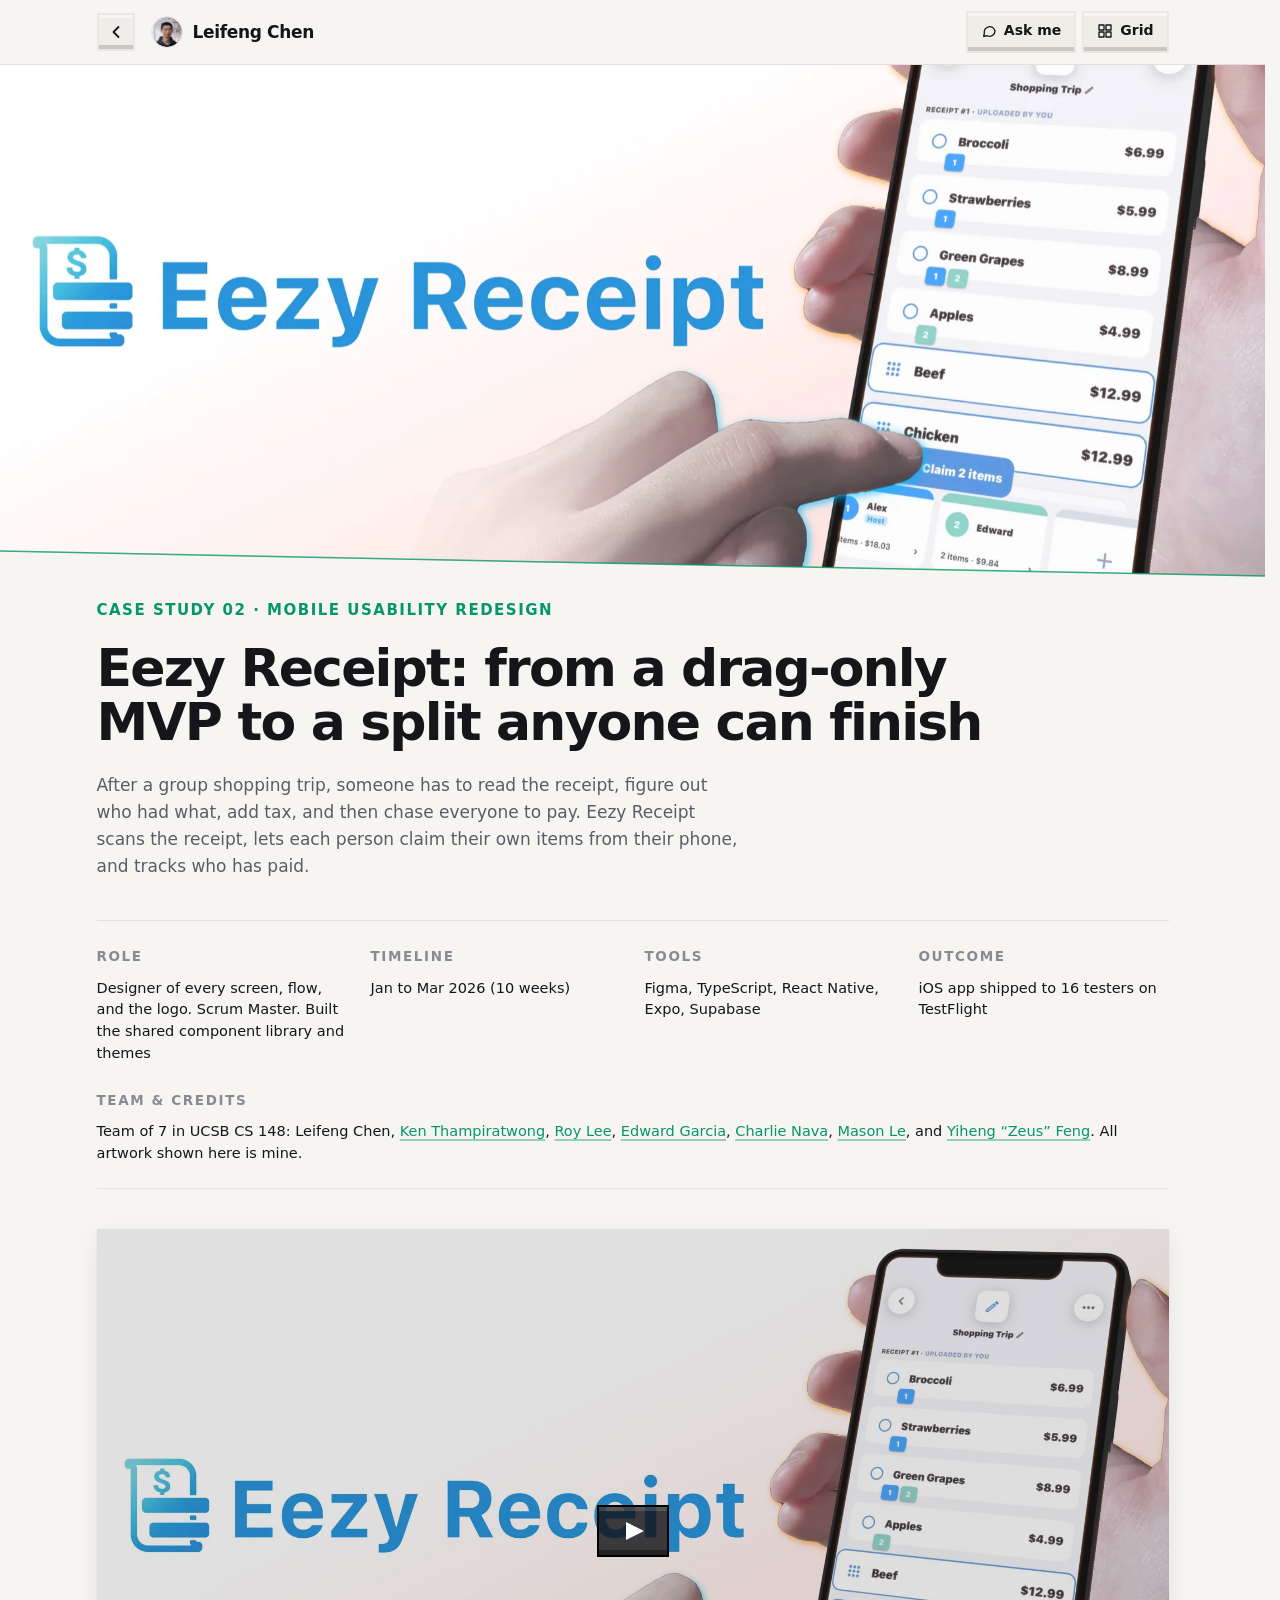
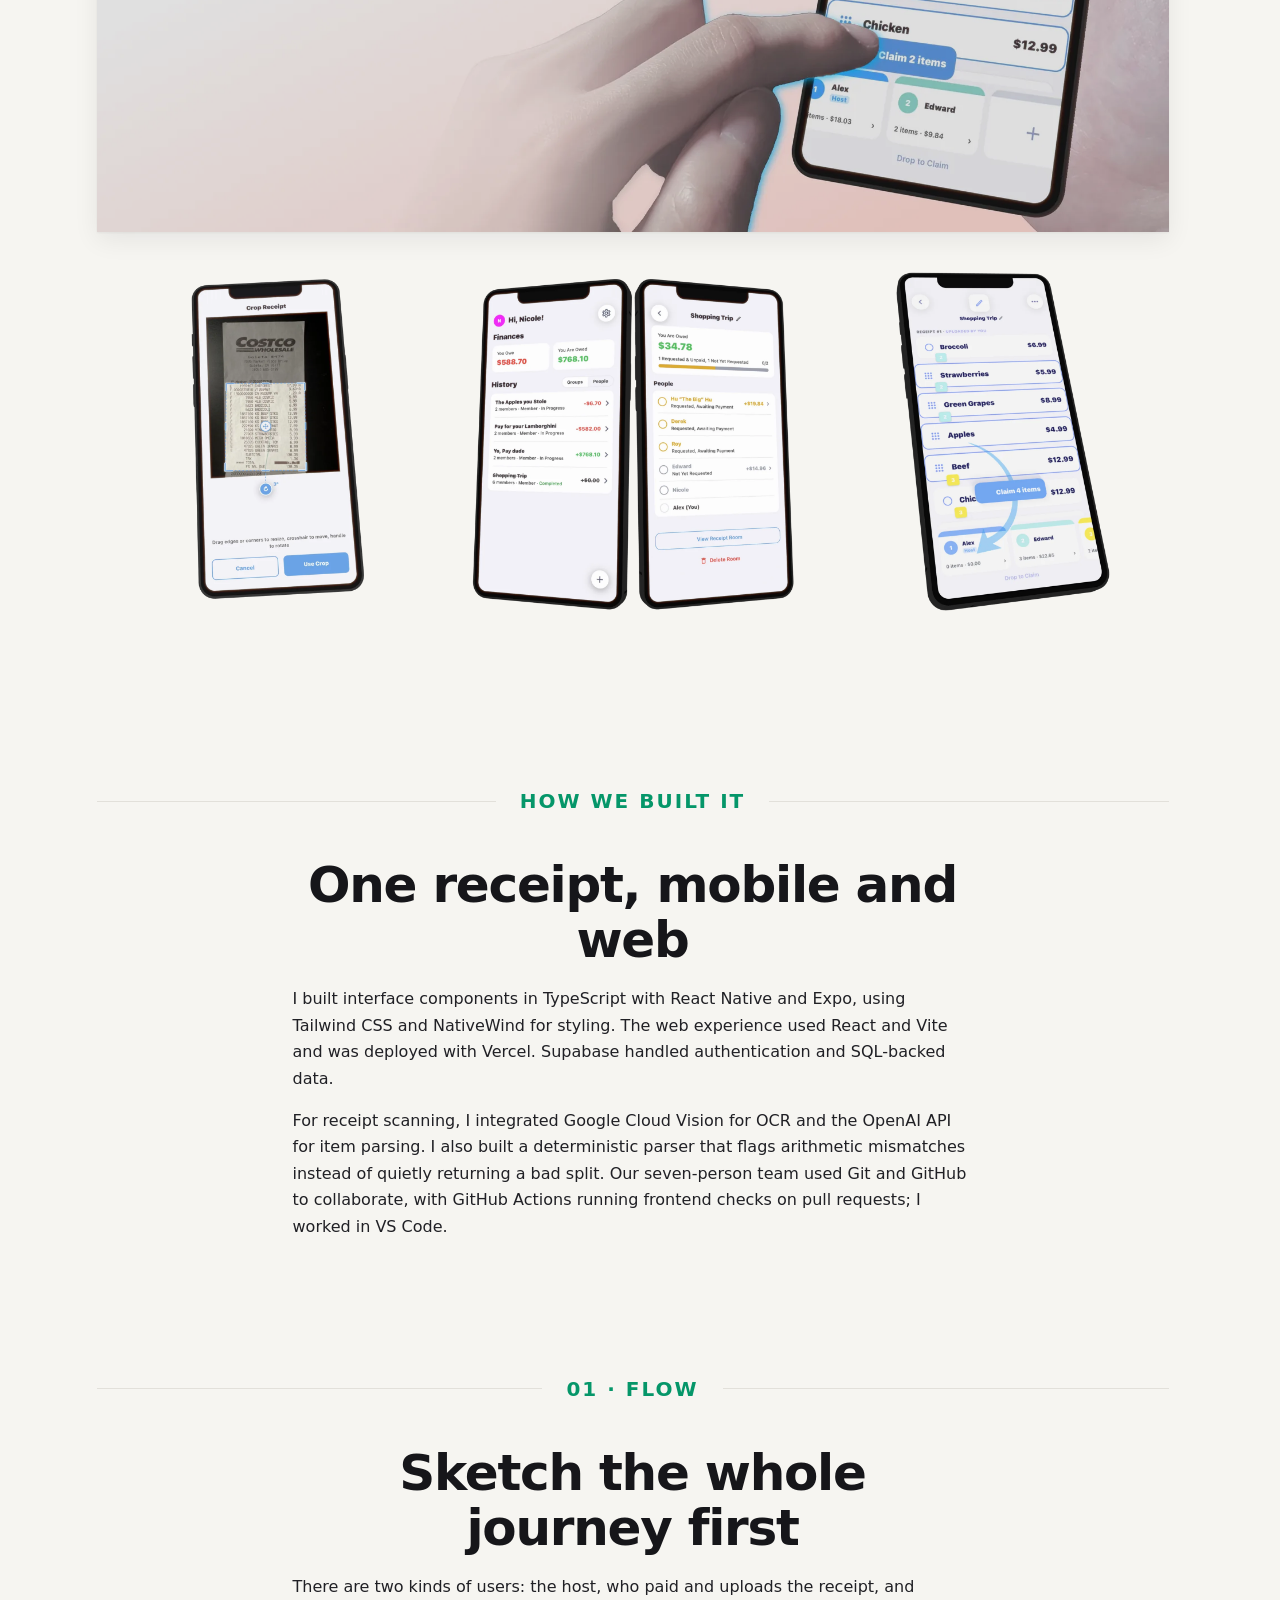
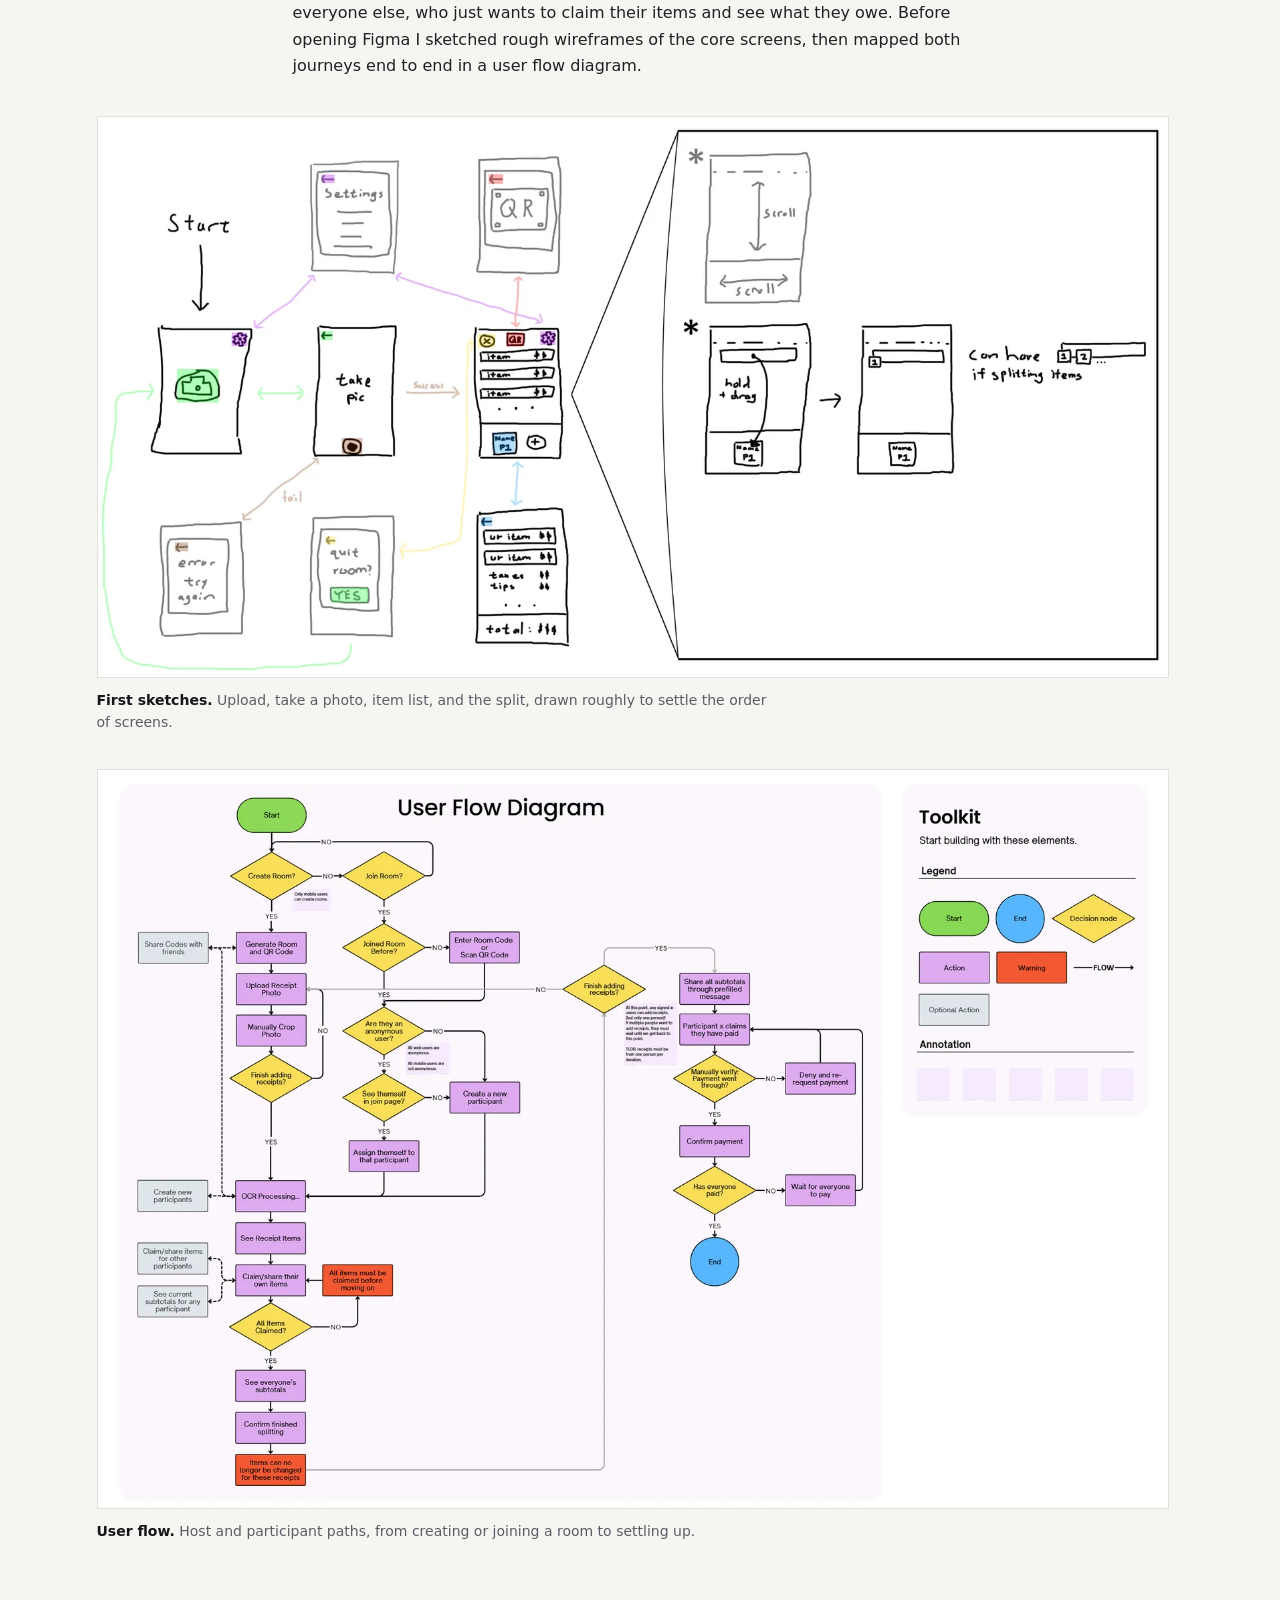
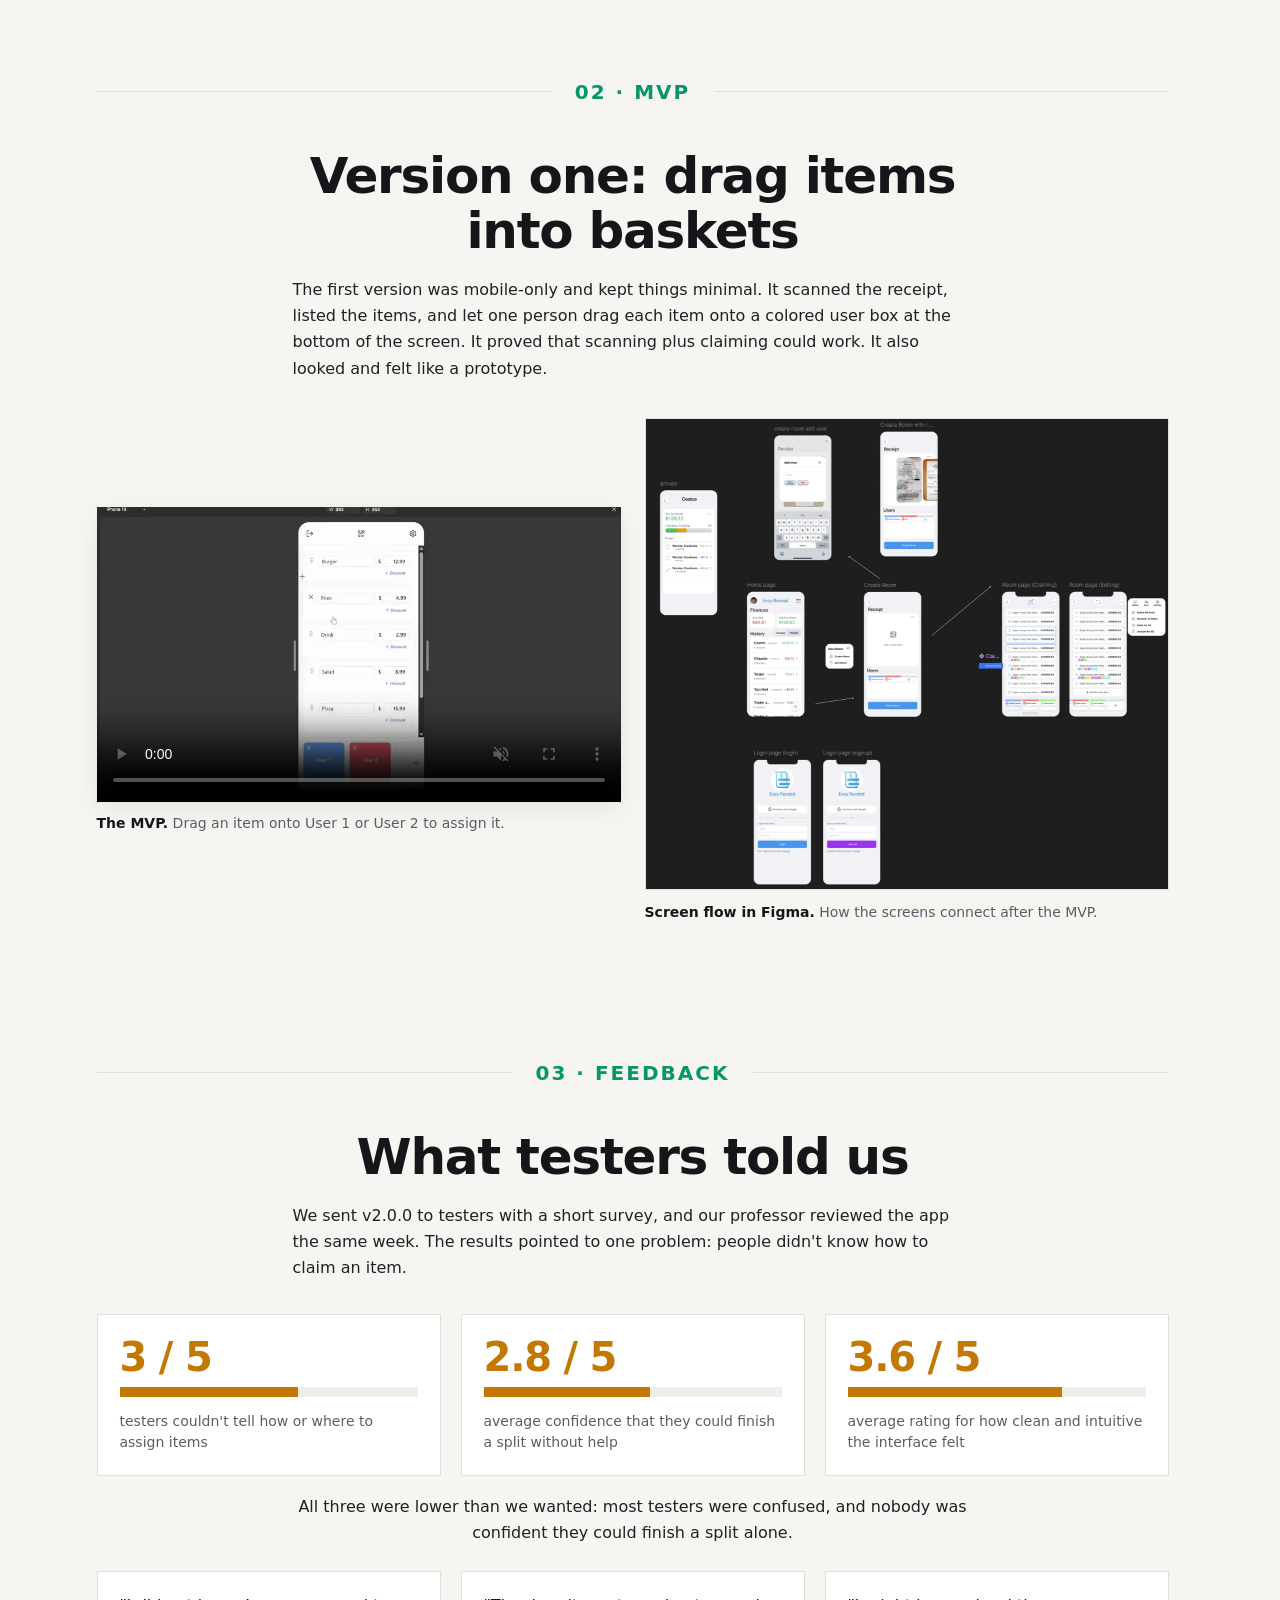
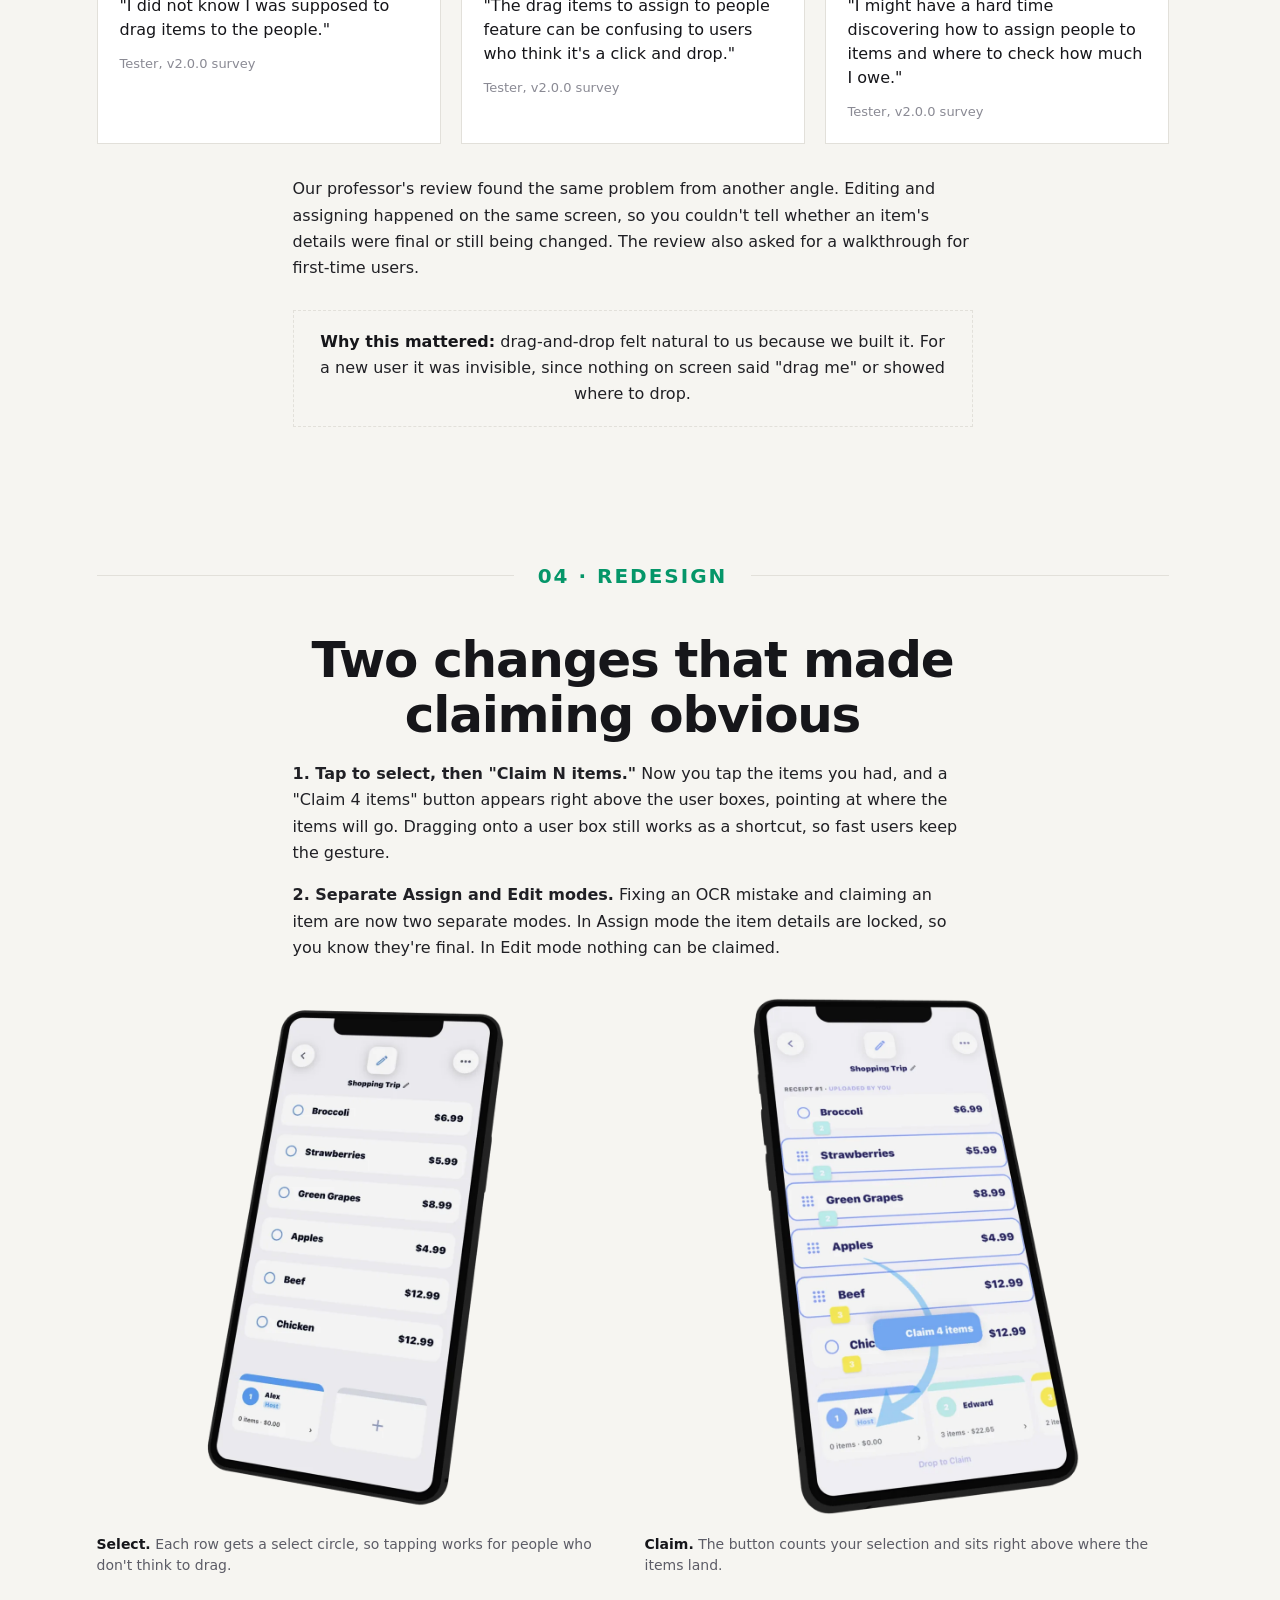
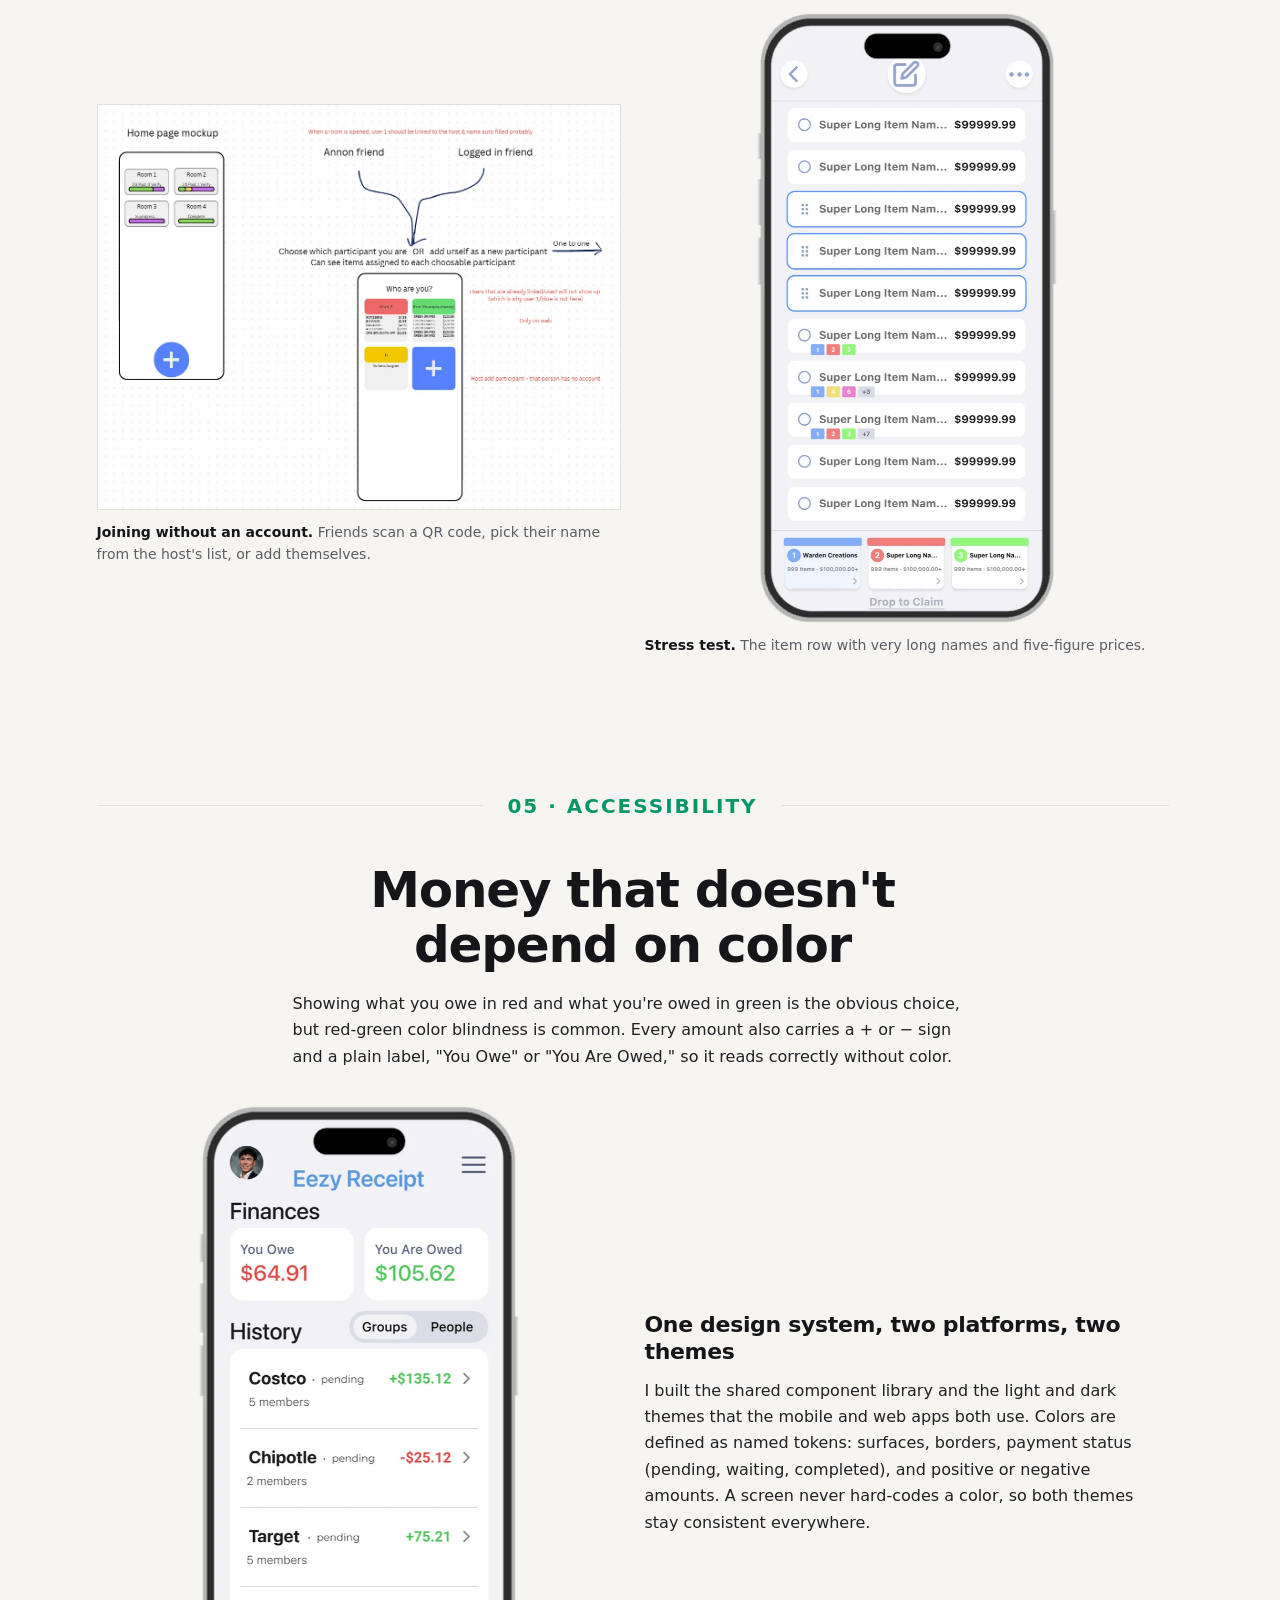
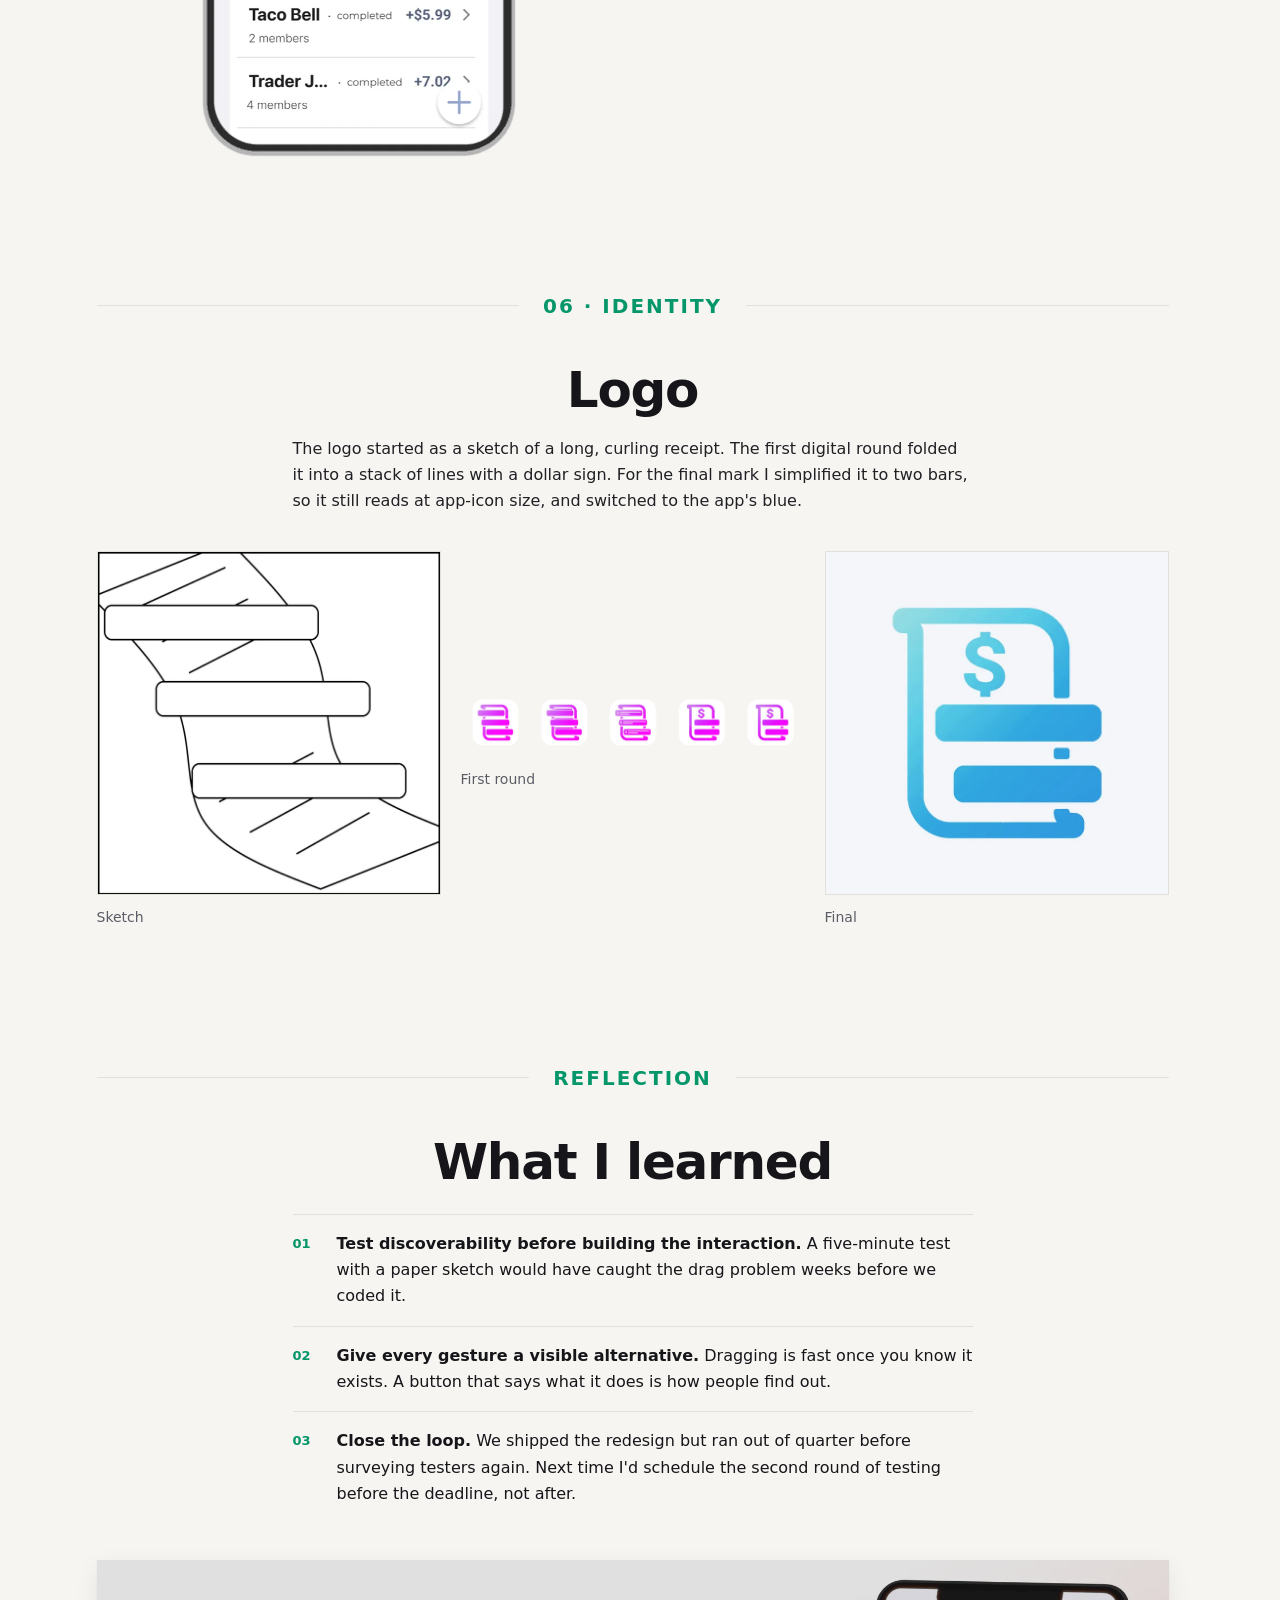
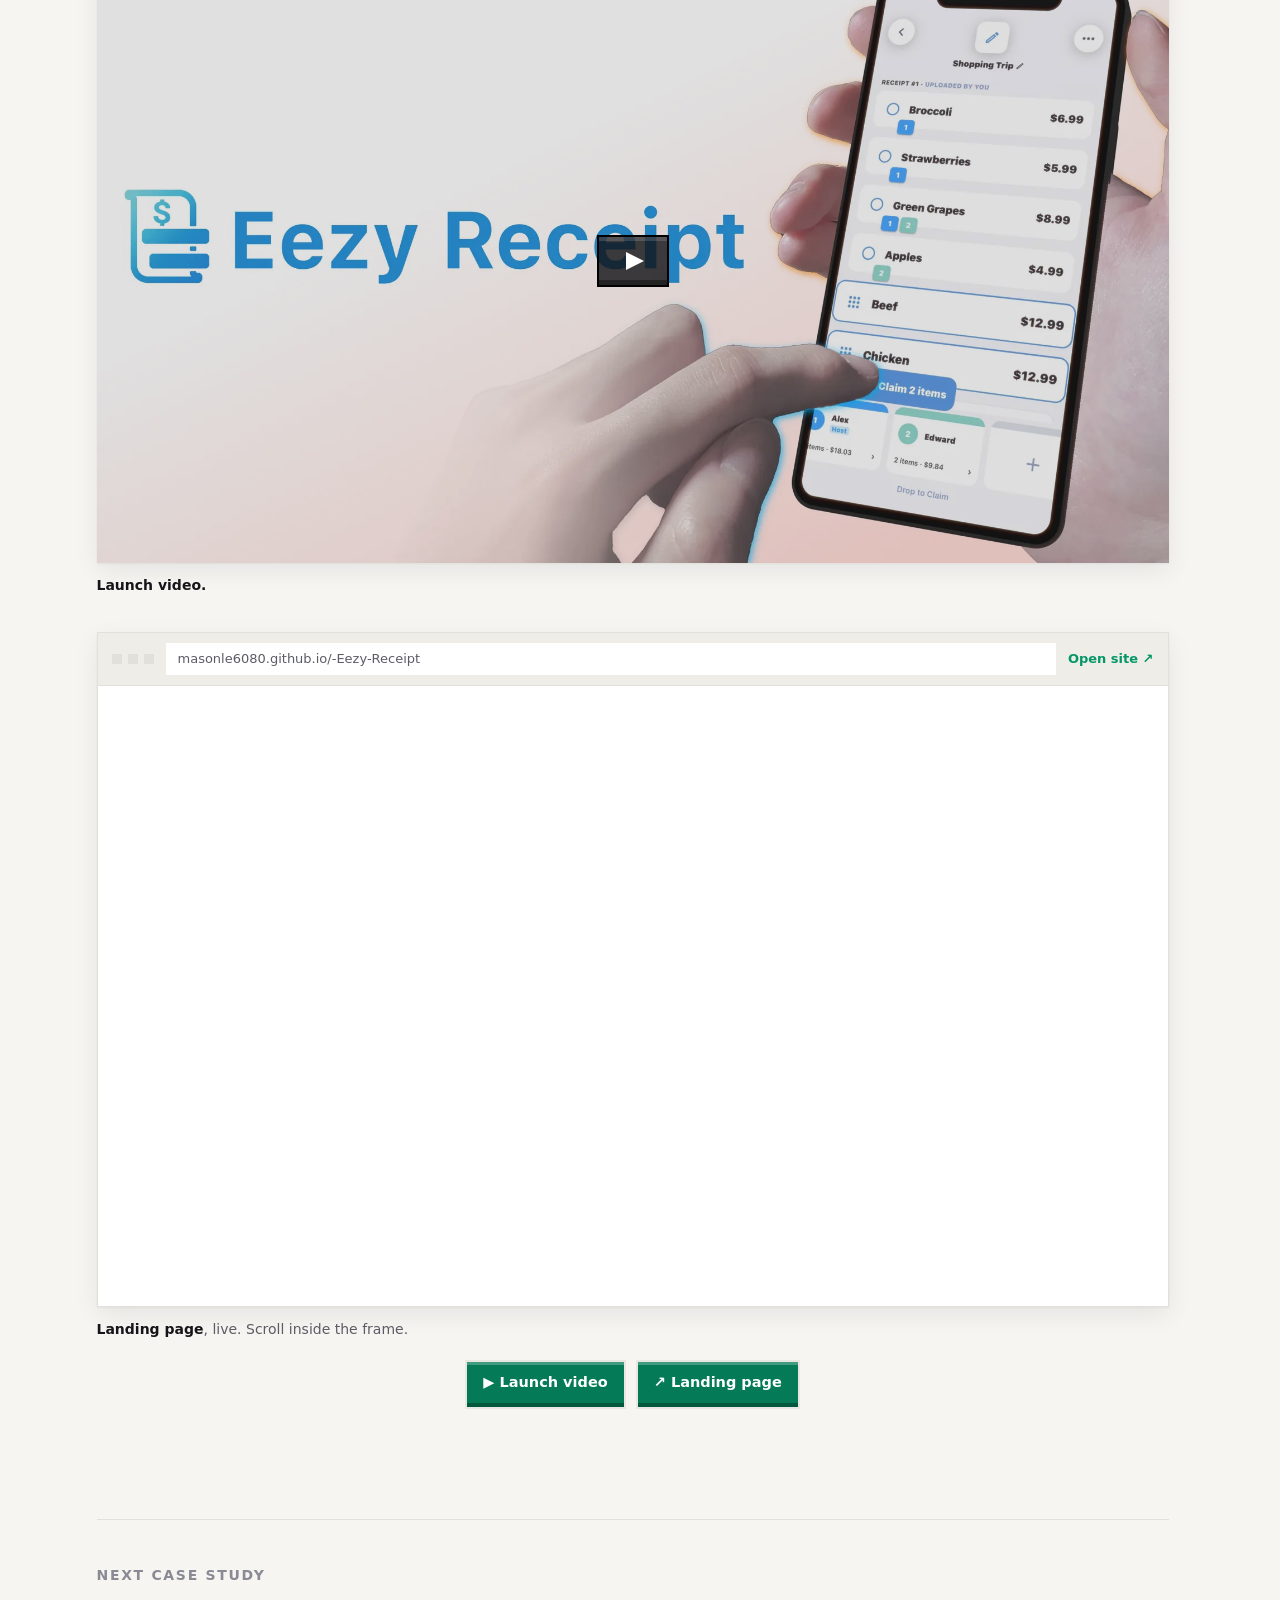
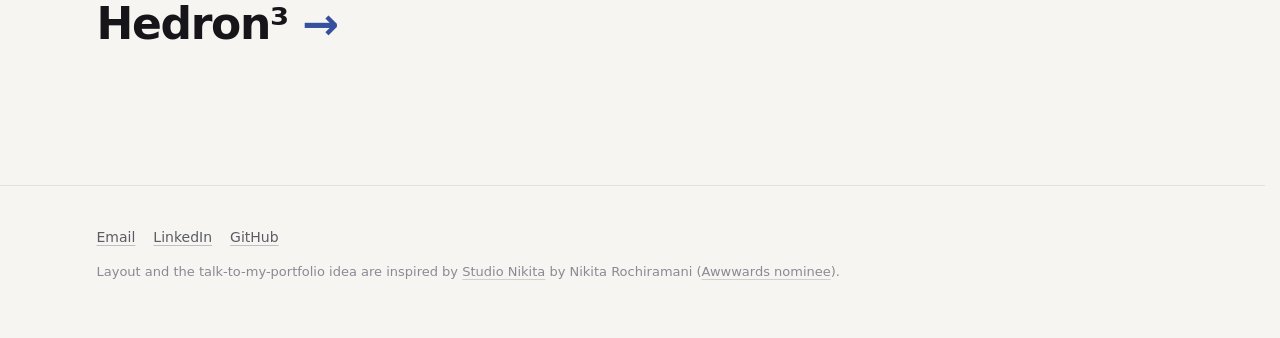
==== commit 3ee0377b: "fix: minor fixes" ====
--- a/eezy-receipt.html
+++ b/eezy-receipt.html
@@ -2,6 +2,12 @@
 <html lang="en">
 <head>
   <meta charset="utf-8">
+  <meta name="color-scheme" content="light dark">
+  <!-- Match the page canvas before external CSS arrives, including during navigation. -->
+  <style>
+    html { background: #f6f5f1; }
+    @media (prefers-color-scheme: dark) { html { background: #0d0d10; } }
+  </style>
   <meta name="viewport" content="width=device-width, initial-scale=1">
   <title>Eezy Receipt · Leifeng Chen</title>
   <meta name="description" content="Case study: redesigning a receipt-splitting app after testers couldn't figure out how to claim items.">
@@ -9,7 +15,7 @@
   <link rel="icon" type="image/webp" href="assets/img/me.webp?v=20260925c">
   <link rel="shortcut icon" type="image/webp" href="assets/img/me.webp?v=20260925c">
   <link rel="apple-touch-icon" href="assets/img/me.webp?v=20260925c">
-  <link rel="stylesheet" href="assets/style.css?v=20260929q">
+  <link rel="stylesheet" href="assets/style.css?v=20260929s">
   <!-- Pages slide into each other in site order (style.css, "Page slides") -->
   <style>@media (prefers-reduced-motion: no-preference) { @view-transition { navigation: auto; } }</style>
   <!-- Hold the first frame until #page-end (after the scripts) is parsed, so the slide starts from the finished page -->
--- a/assets/style.css
+++ b/assets/style.css
@@ -221,7 +221,6 @@
 @keyframes blink { 0%, 80%, 100% { opacity: .25; transform: translateY(0); } 40% { opacity: 1; transform: translateY(-.06em); } }
 
 .guide { margin-top: 40px; }
-.guide h2 { font-size: 14px; font-weight: 600; letter-spacing: .12em; text-transform: uppercase; color: var(--faint); margin: 0 0 12px; text-align: center; }
 .chips { display: flex; flex-wrap: wrap; gap: 10px; justify-content: center; }
 .chip {
   padding: 8px 14px 10px; font-size: 14.5px; line-height: 1.3; cursor: pointer; text-align: left;
@@ -955,9 +954,21 @@
 ::view-transition-group(*),
 ::view-transition-old(*),
 ::view-transition-new(*) { animation-duration: .55s; animation-timing-function: cubic-bezier(.65, 0, .25, 1); }
-::view-transition-old(root), ::view-transition-new(root) { mix-blend-mode: normal; }
-/* The page color behind the sliding snapshots; without it the browser's white canvas flashes through */
-::view-transition { background: var(--bg); }
+/* Use normal compositing for every snapshot, including the header and title words. */
+::view-transition-old(*), ::view-transition-new(*) { mix-blend-mode: normal; }
+/* Each full-page surface needs its own opaque backing. The overlay alone does not paint
+   the snapshot layers that slide across it, or the separately captured header. */
+::view-transition,
+::view-transition-group(root),
+::view-transition-image-pair(root),
+::view-transition-old(root),
+::view-transition-new(root),
+::view-transition-group(site-header),
+::view-transition-old(site-header),
+::view-transition-new(site-header) { background: var(--bg); }
+/* Slide the page at full opacity; only the shared header/title snapshots cross-fade. */
+:root[data-slide]::view-transition-old(root),
+:root[data-slide]::view-transition-new(root) { opacity: 1; }
 :root[data-slide="forward"]::view-transition-old(root),
 :root[data-slide="forward"]::view-transition-old(*):only-child { animation-name: vt-out-left; }
 :root[data-slide="forward"]::view-transition-new(root),
@@ -970,4 +981,3 @@
 @keyframes vt-in-right { from { transform: translateX(100vw); } }
 @keyframes vt-out-right { to { transform: translateX(100vw); } }
 @keyframes vt-in-left { from { transform: translateX(-100vw); } }
-
